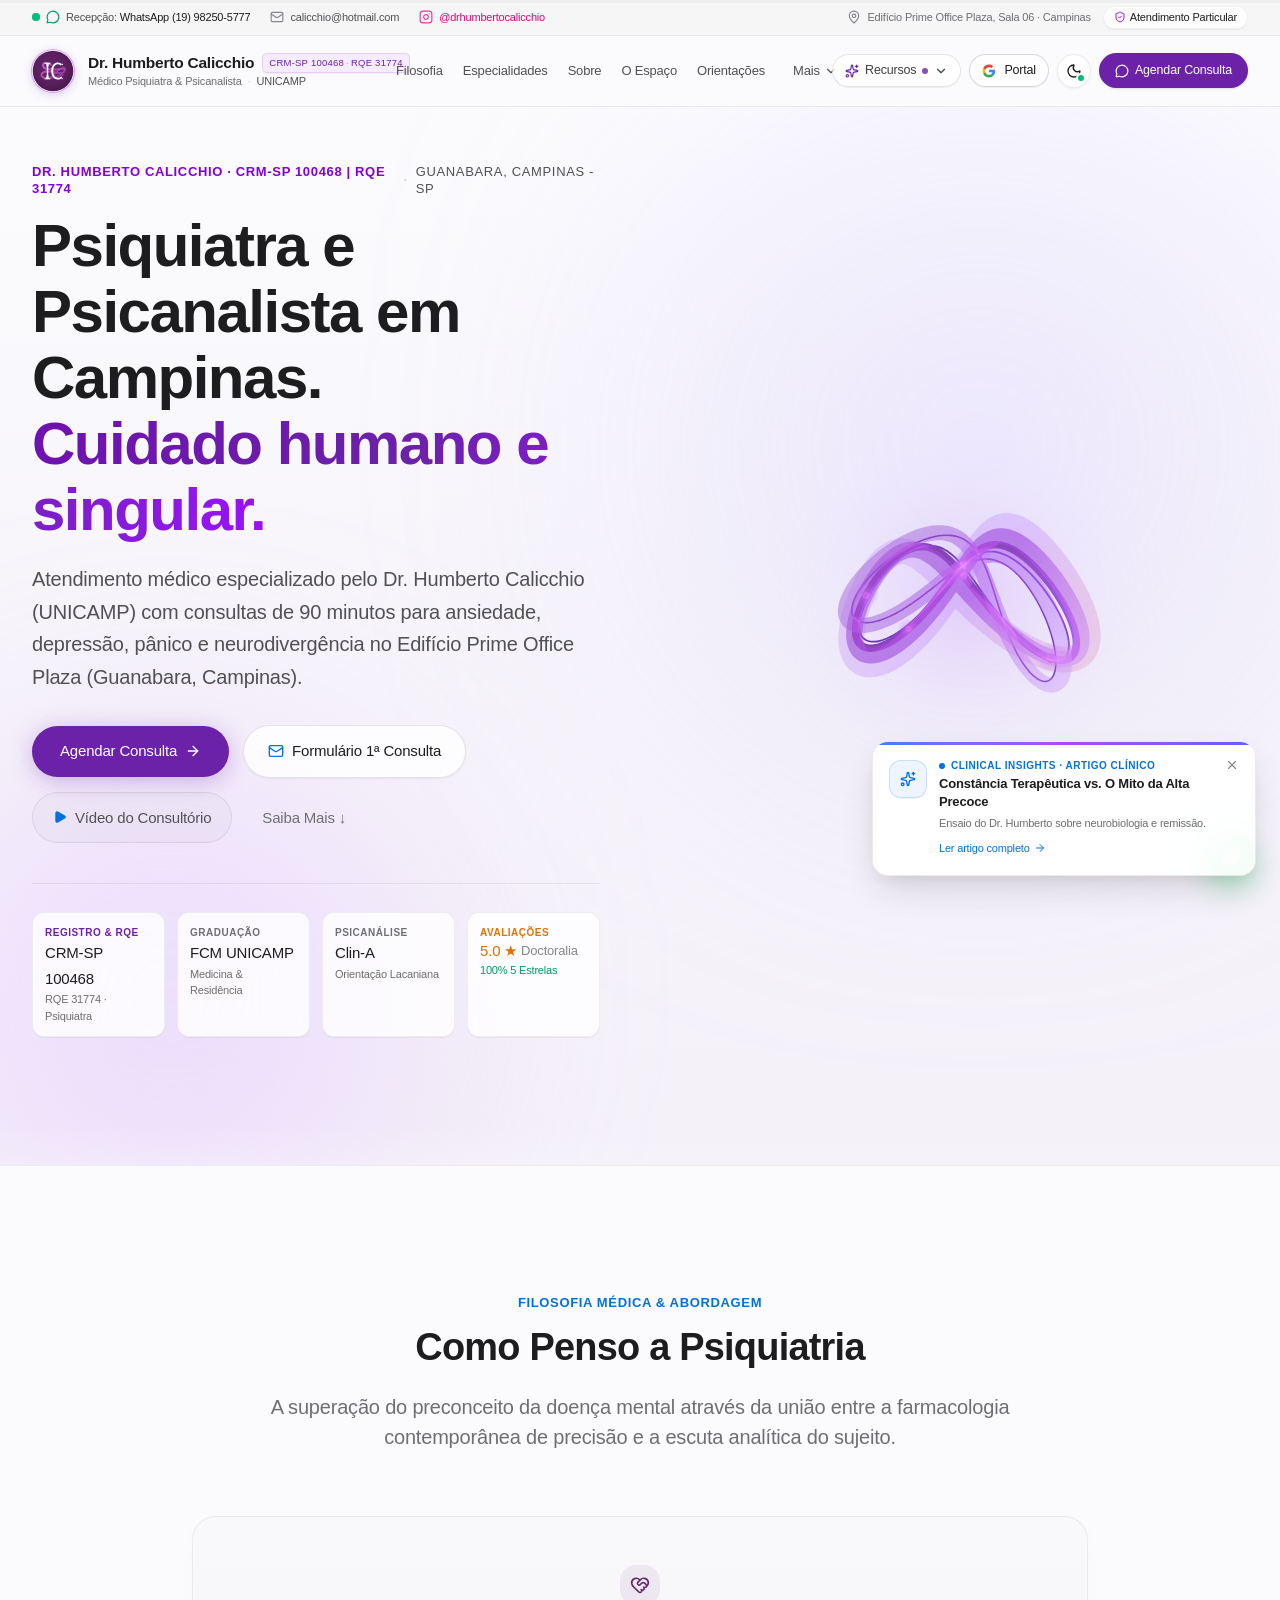
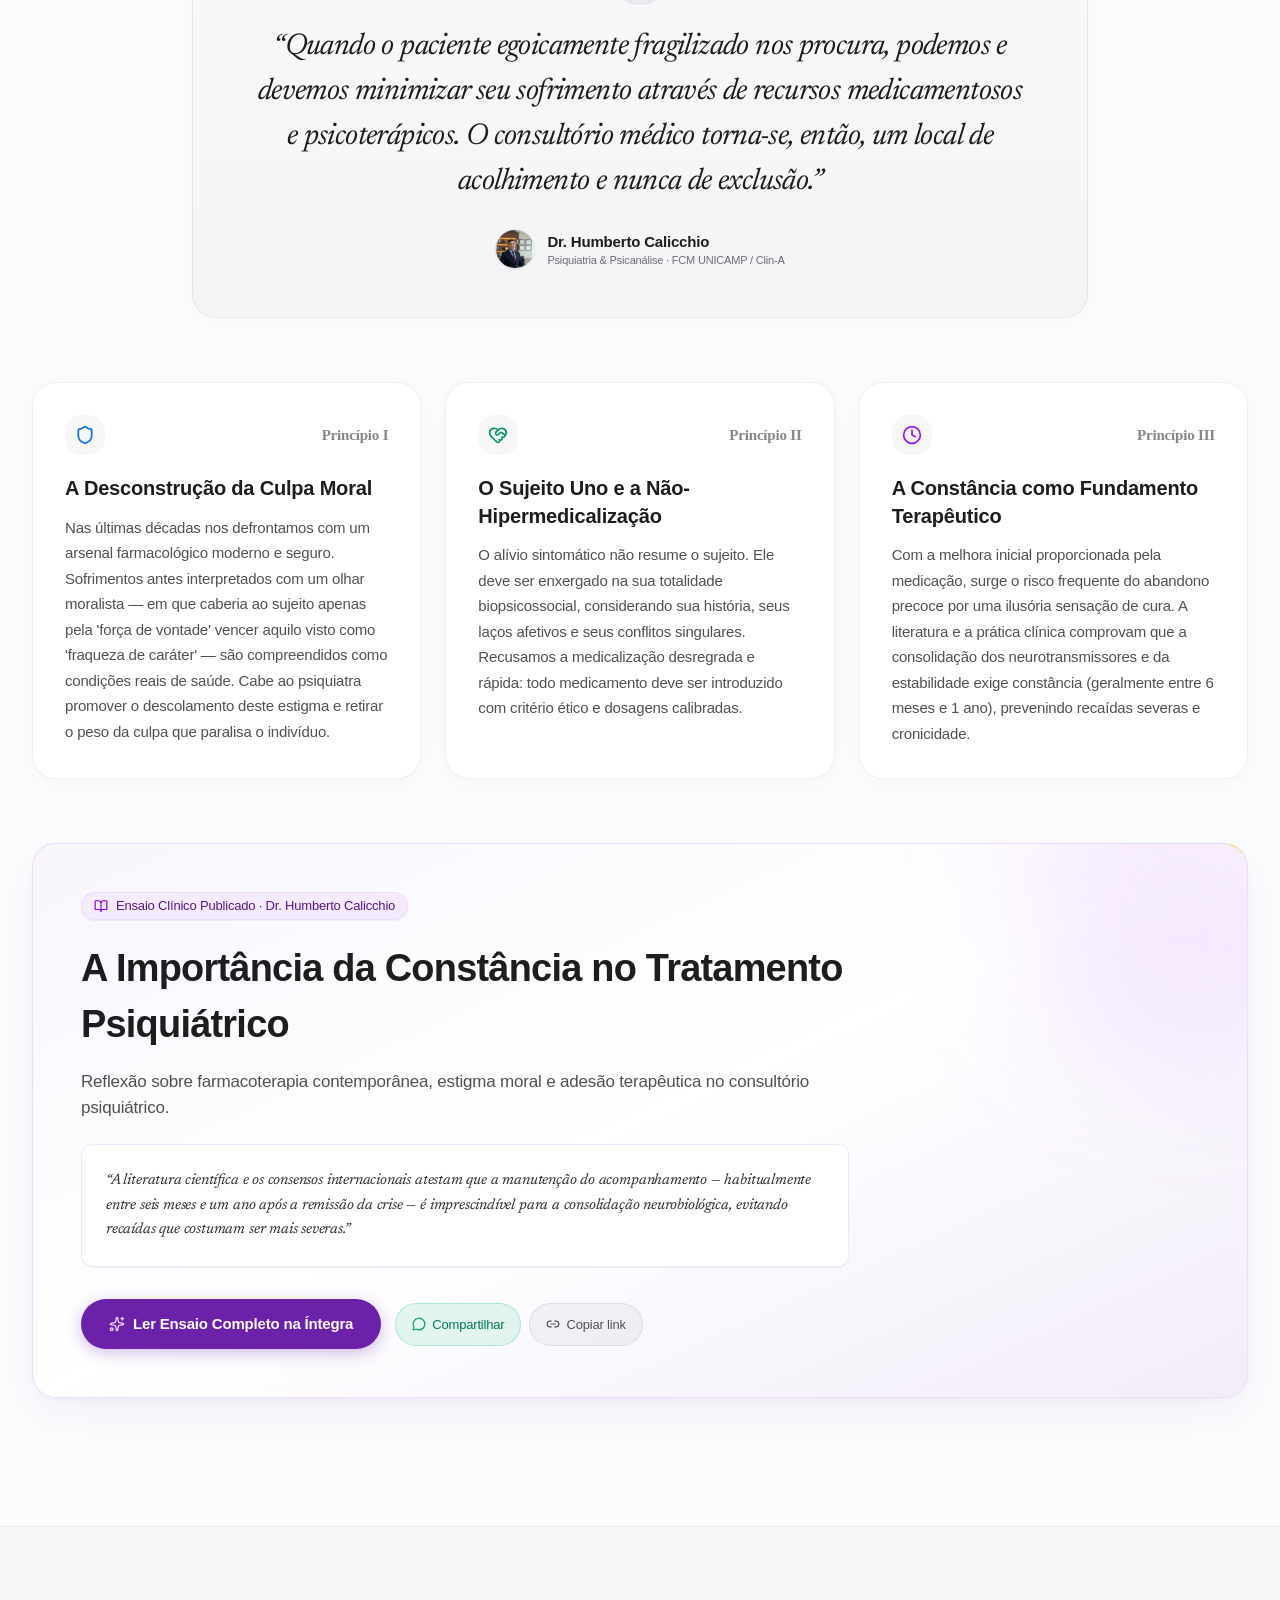
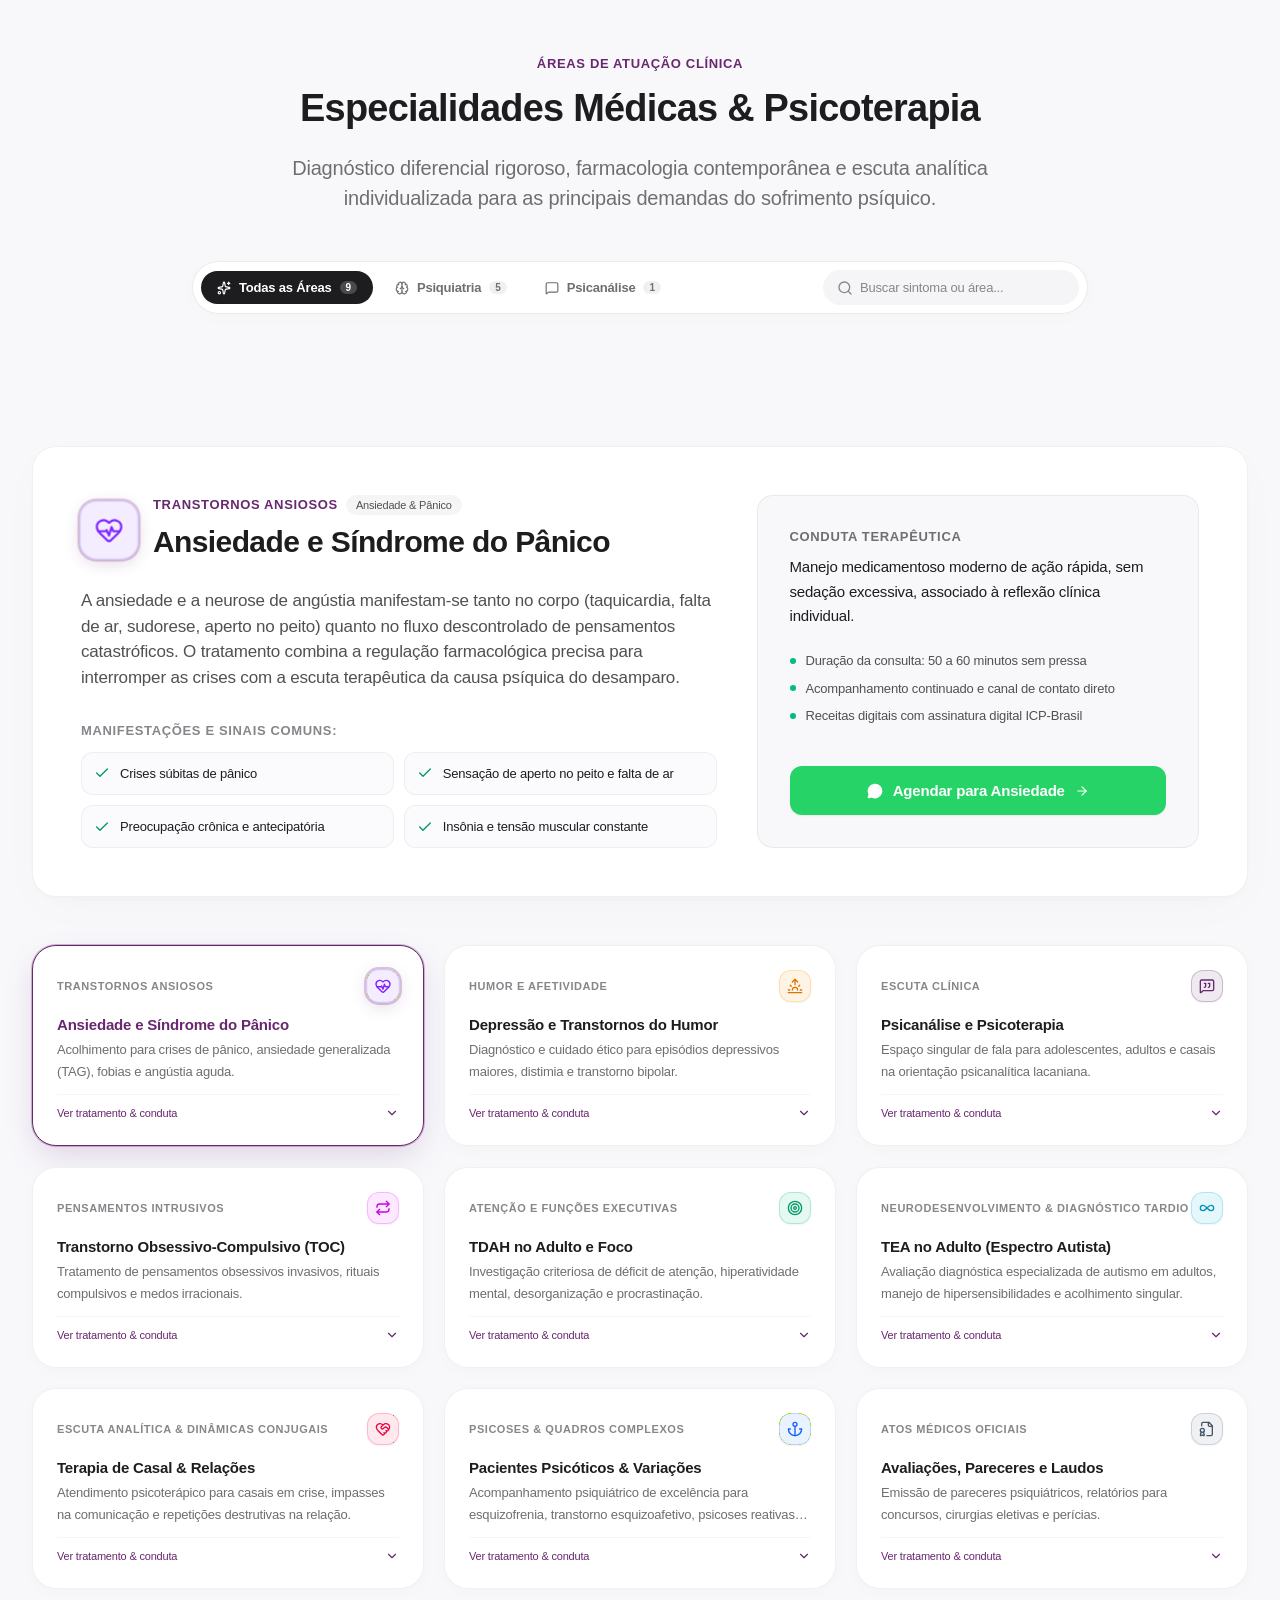
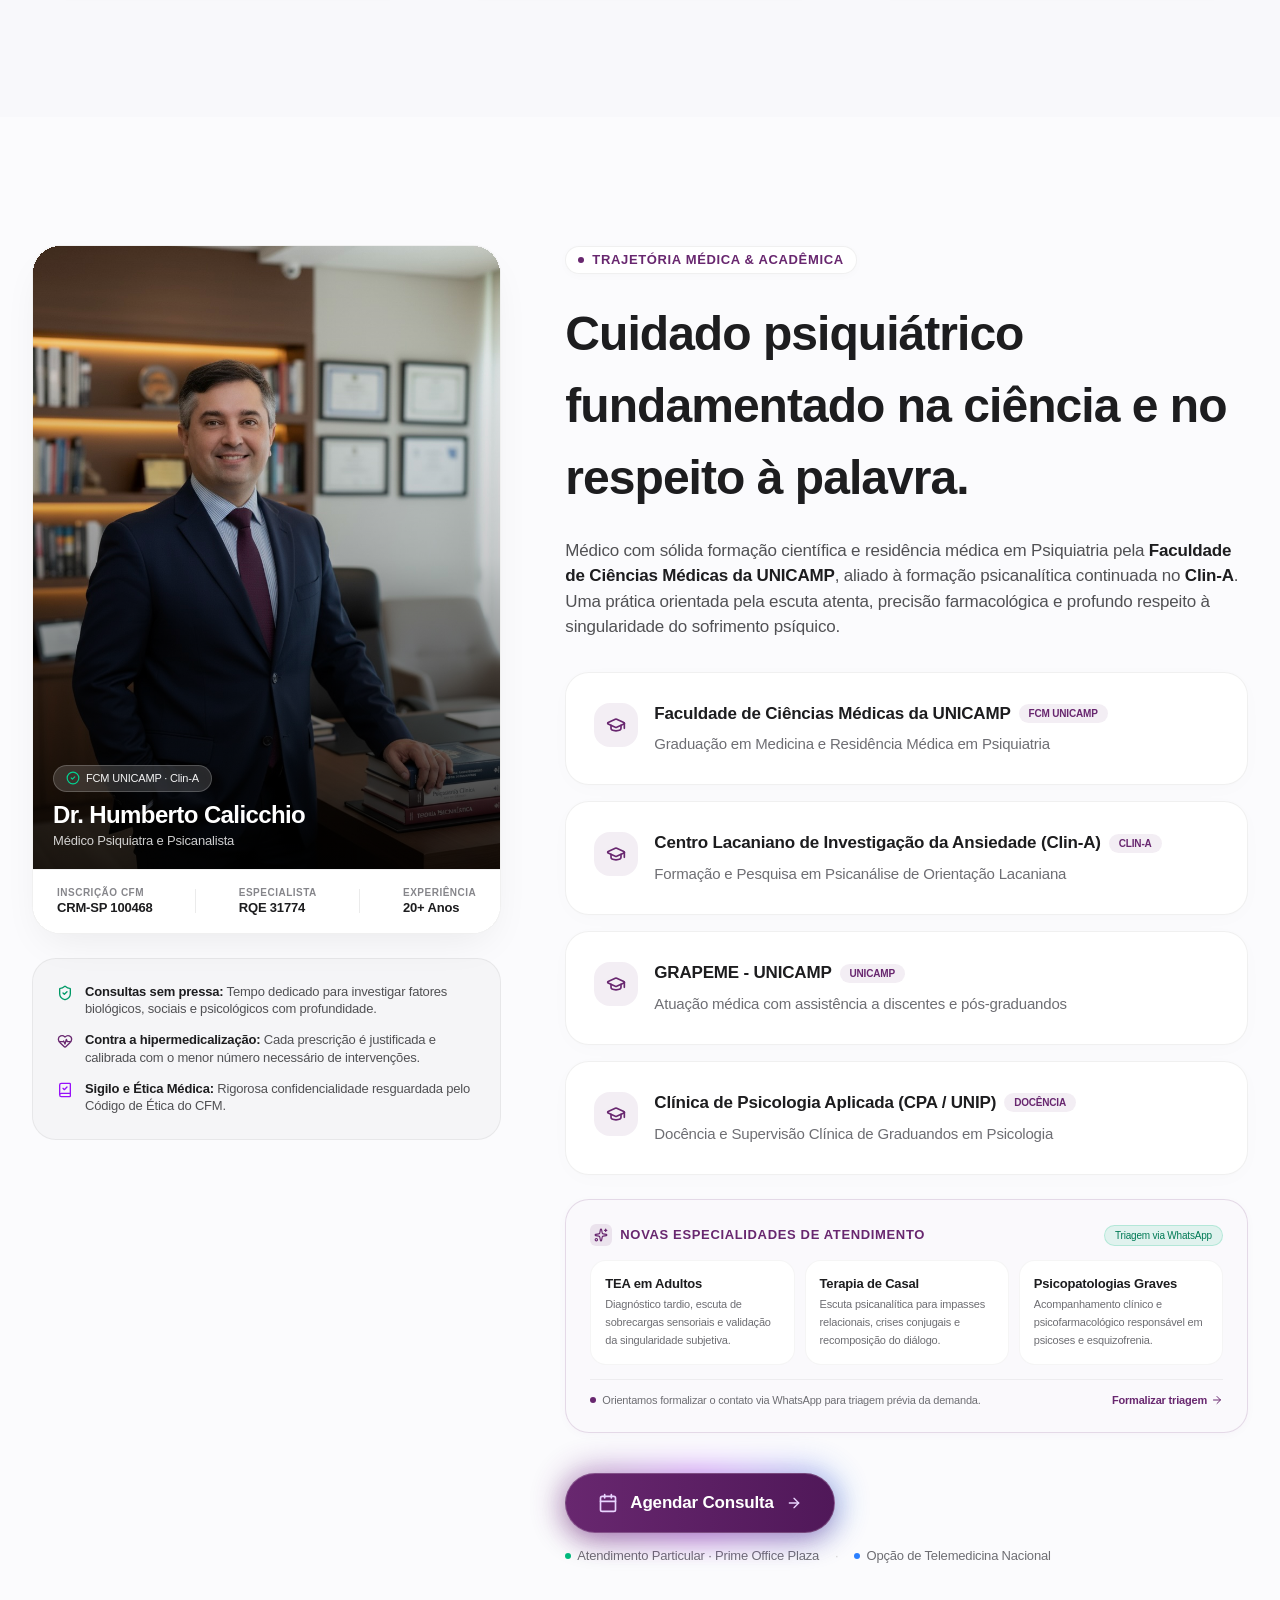
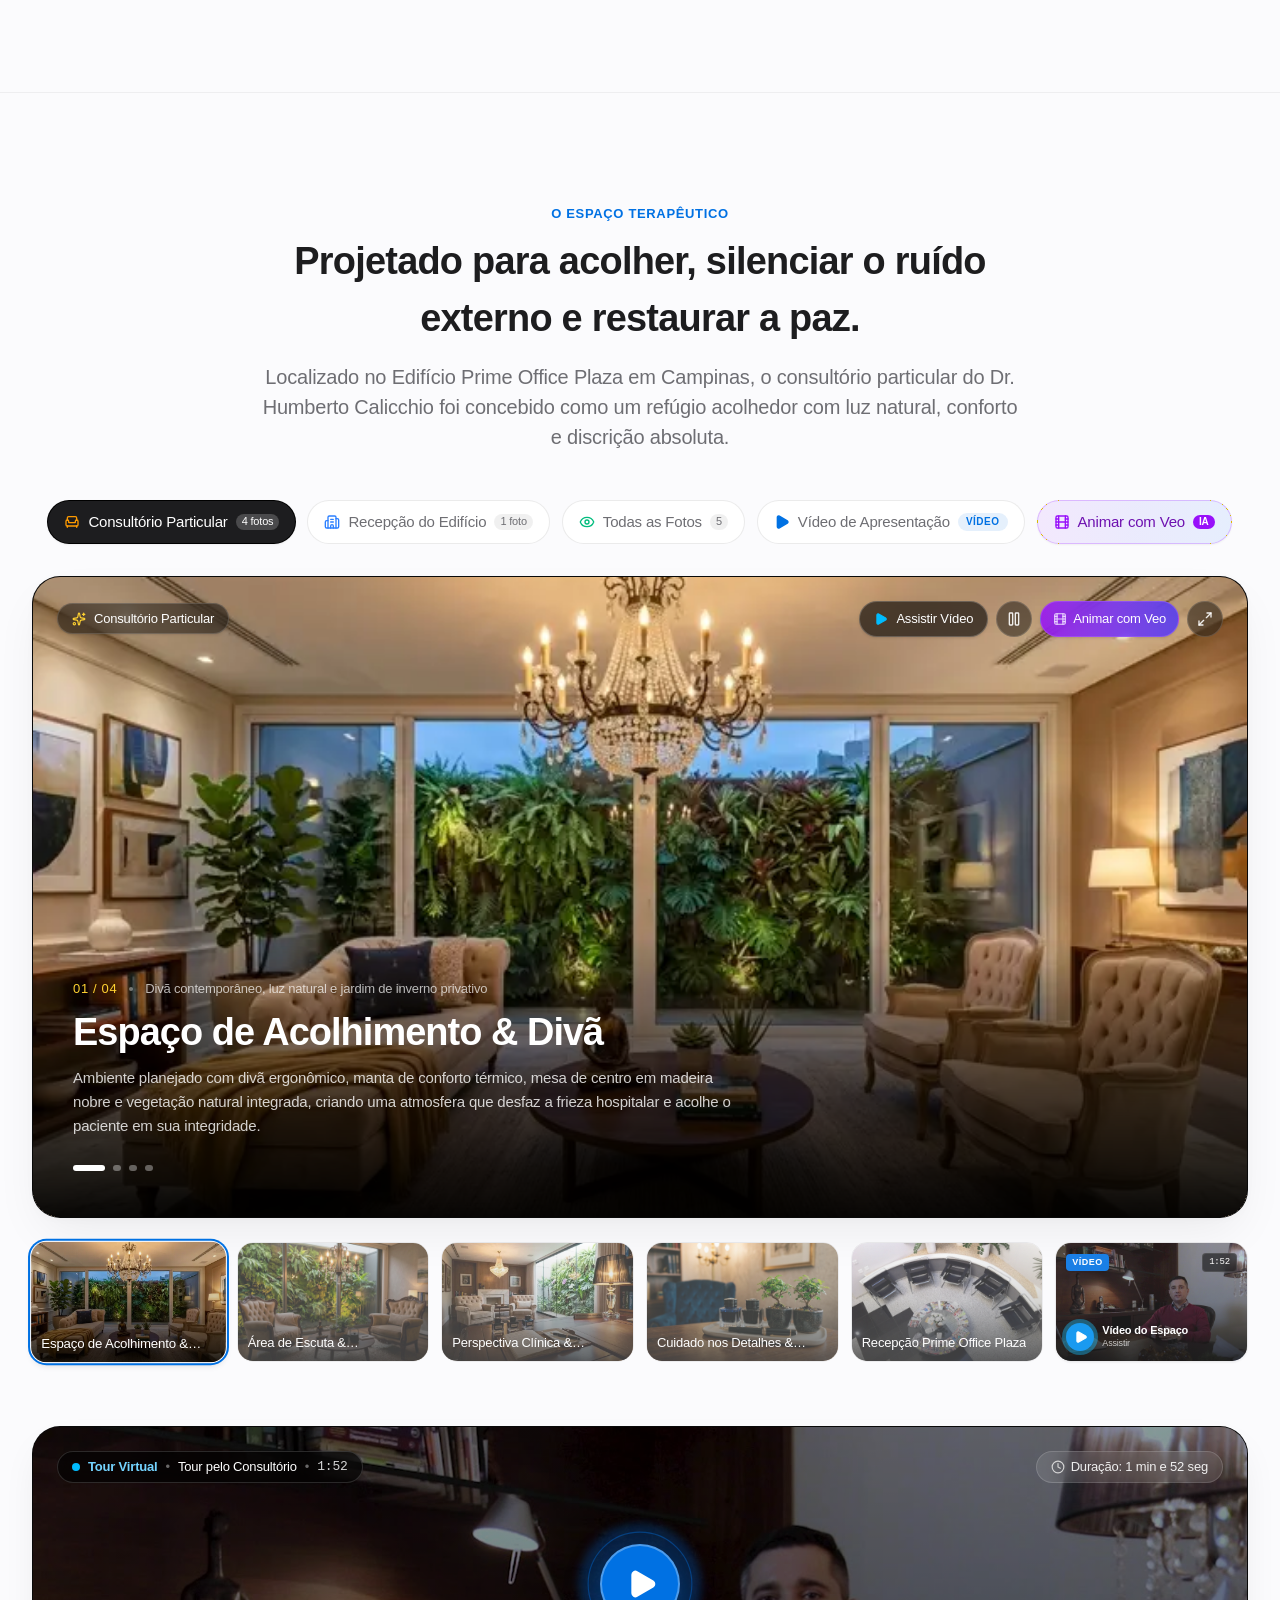
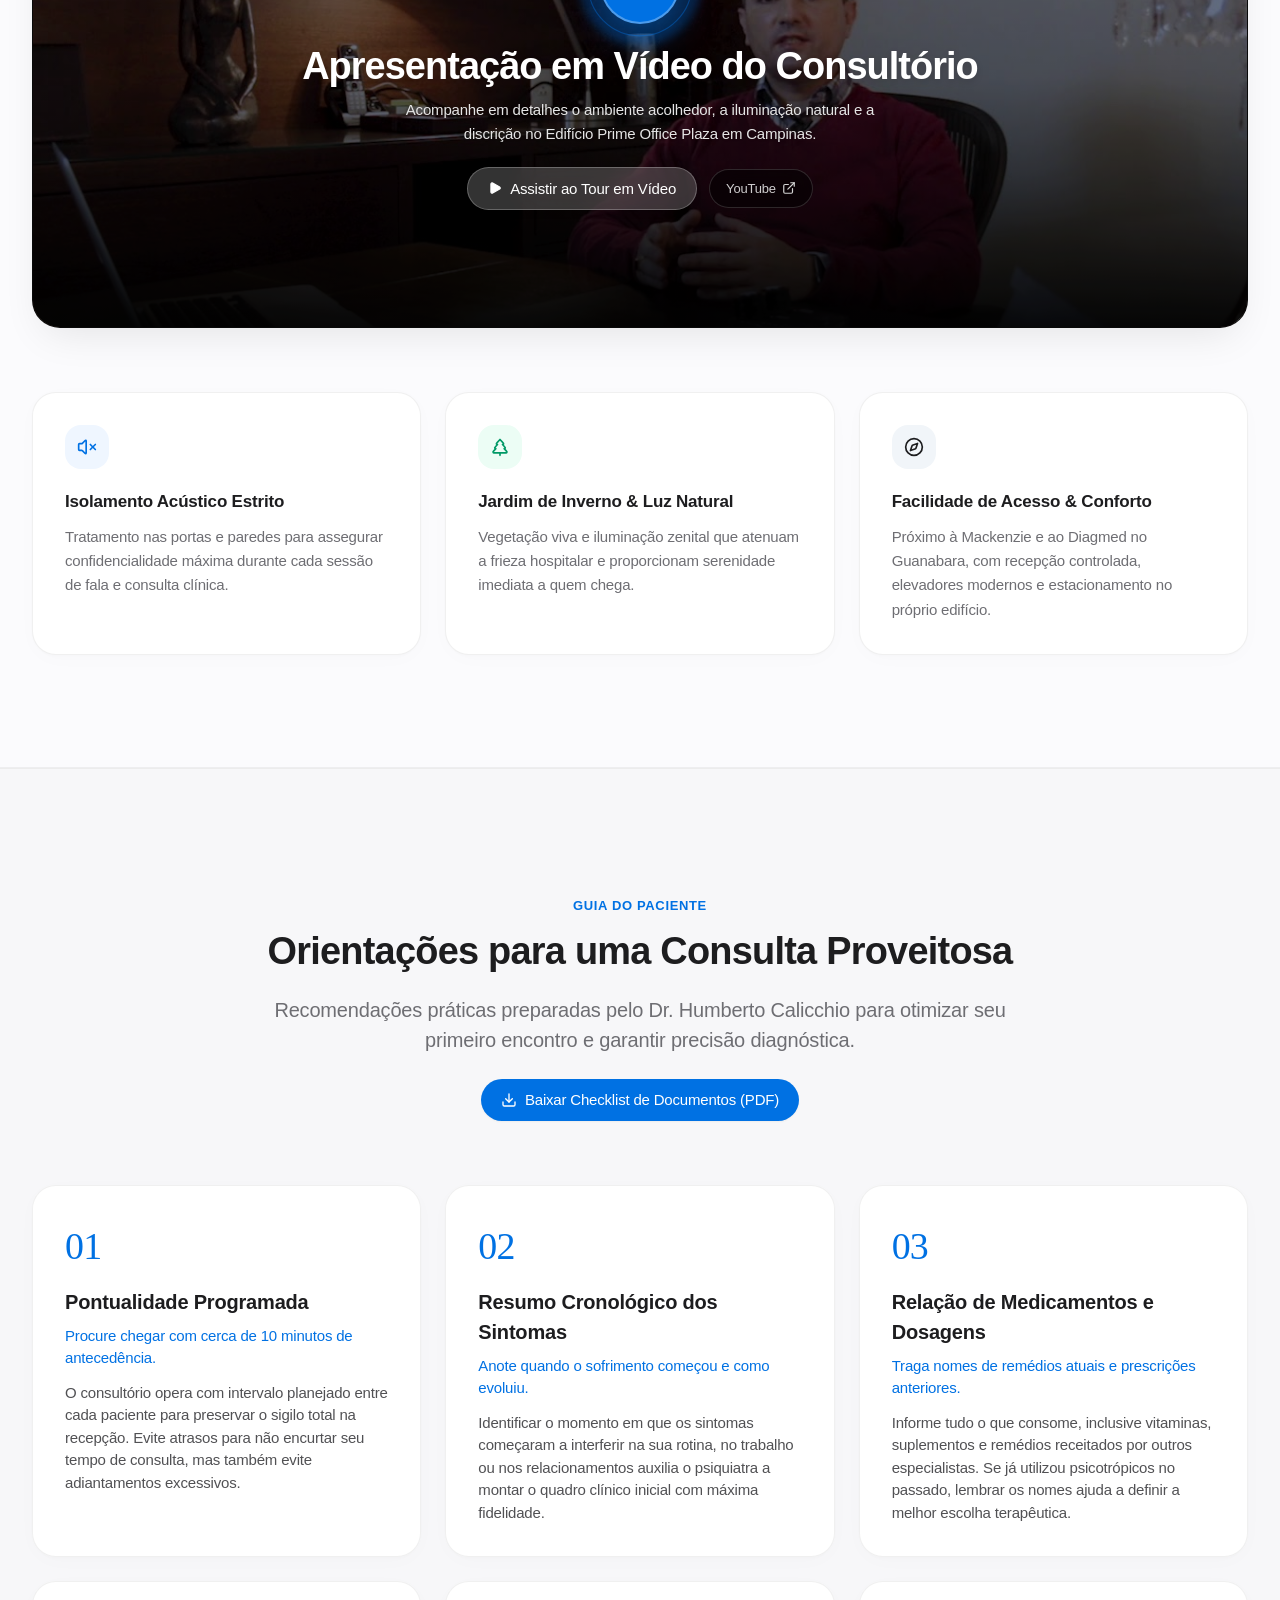
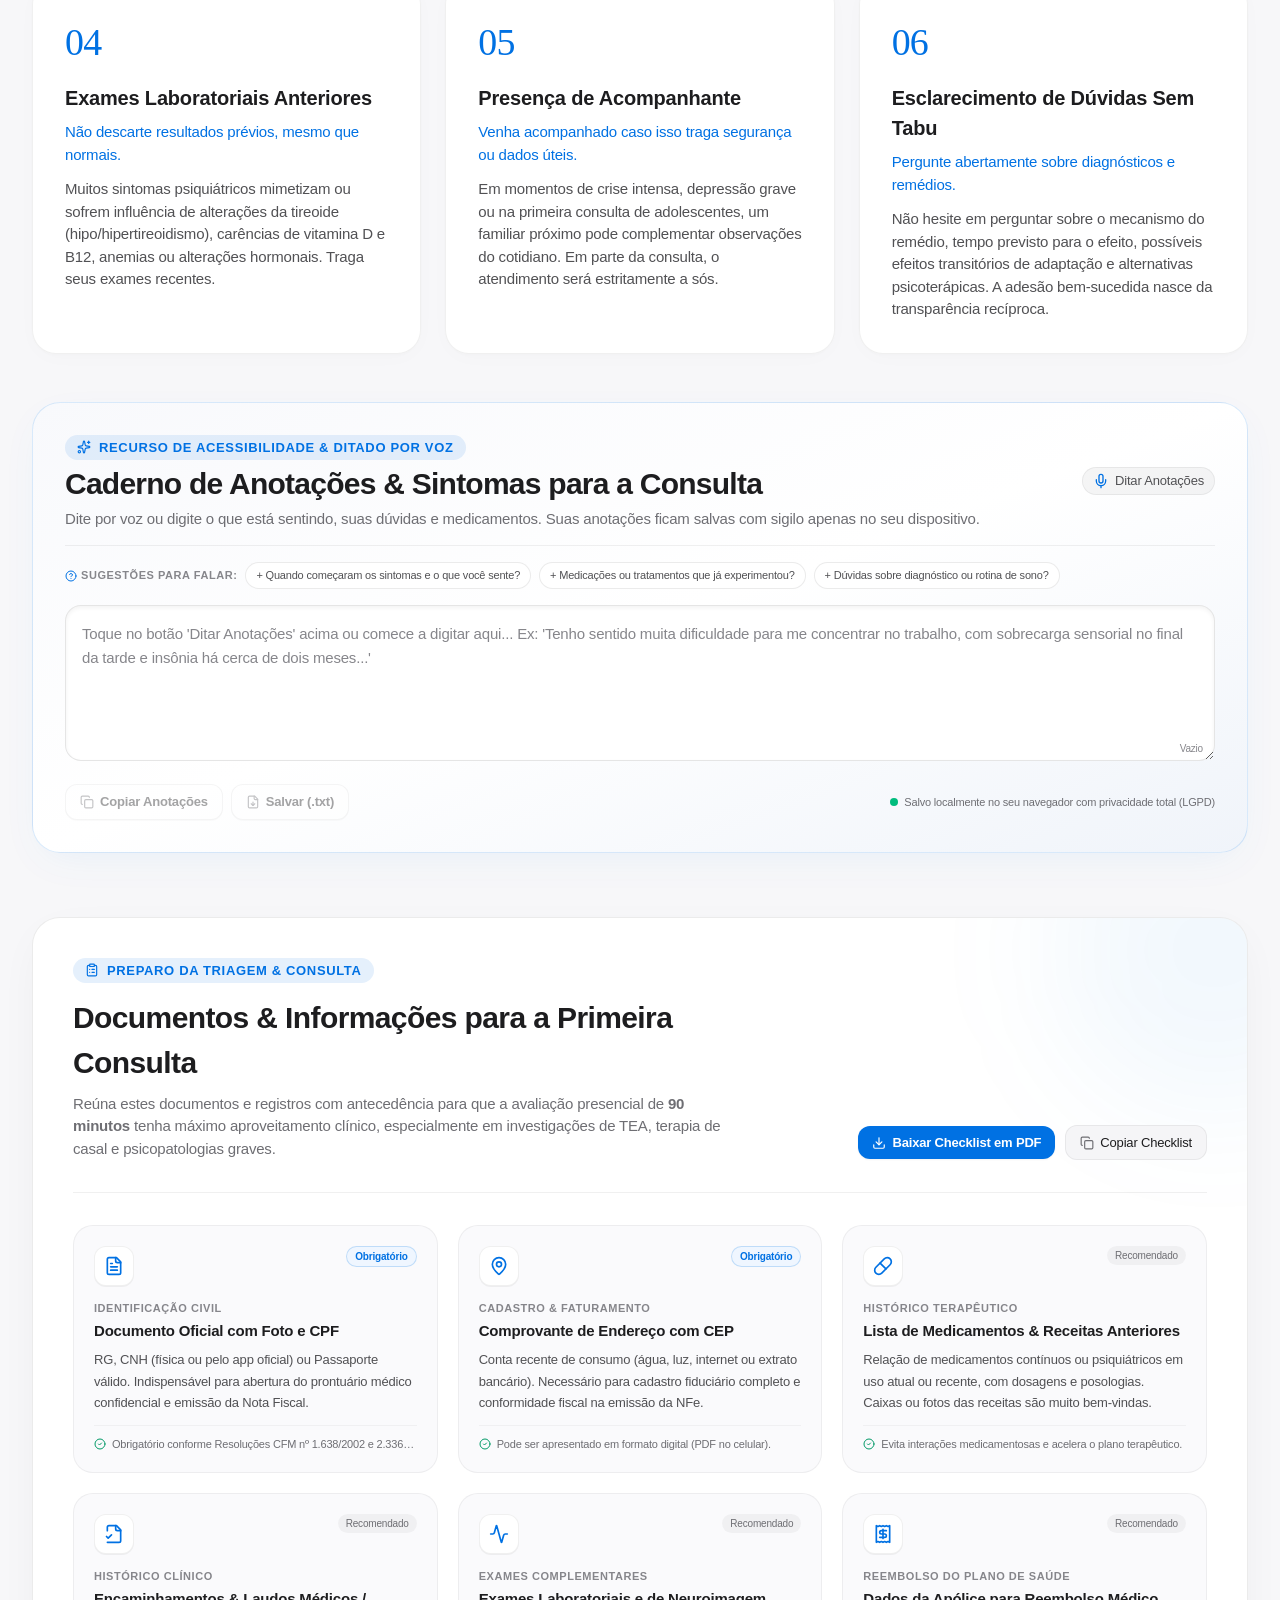
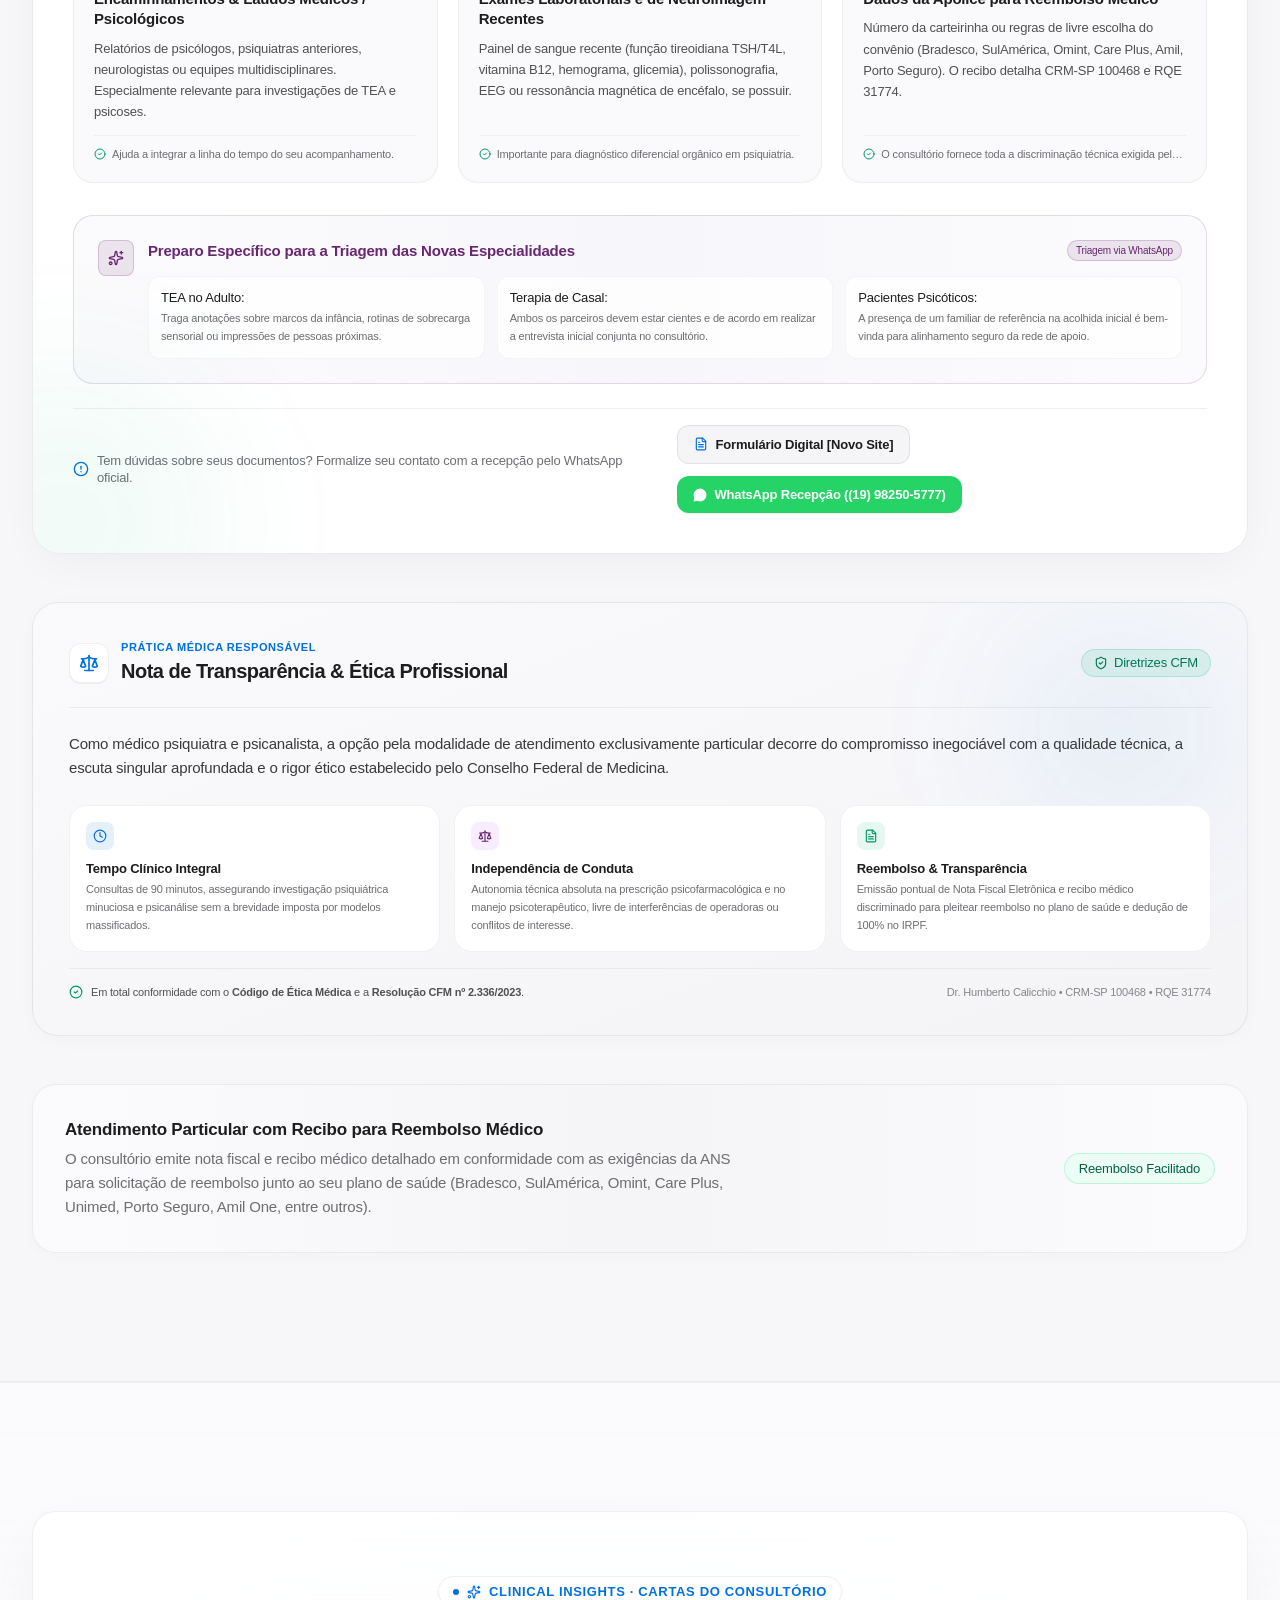
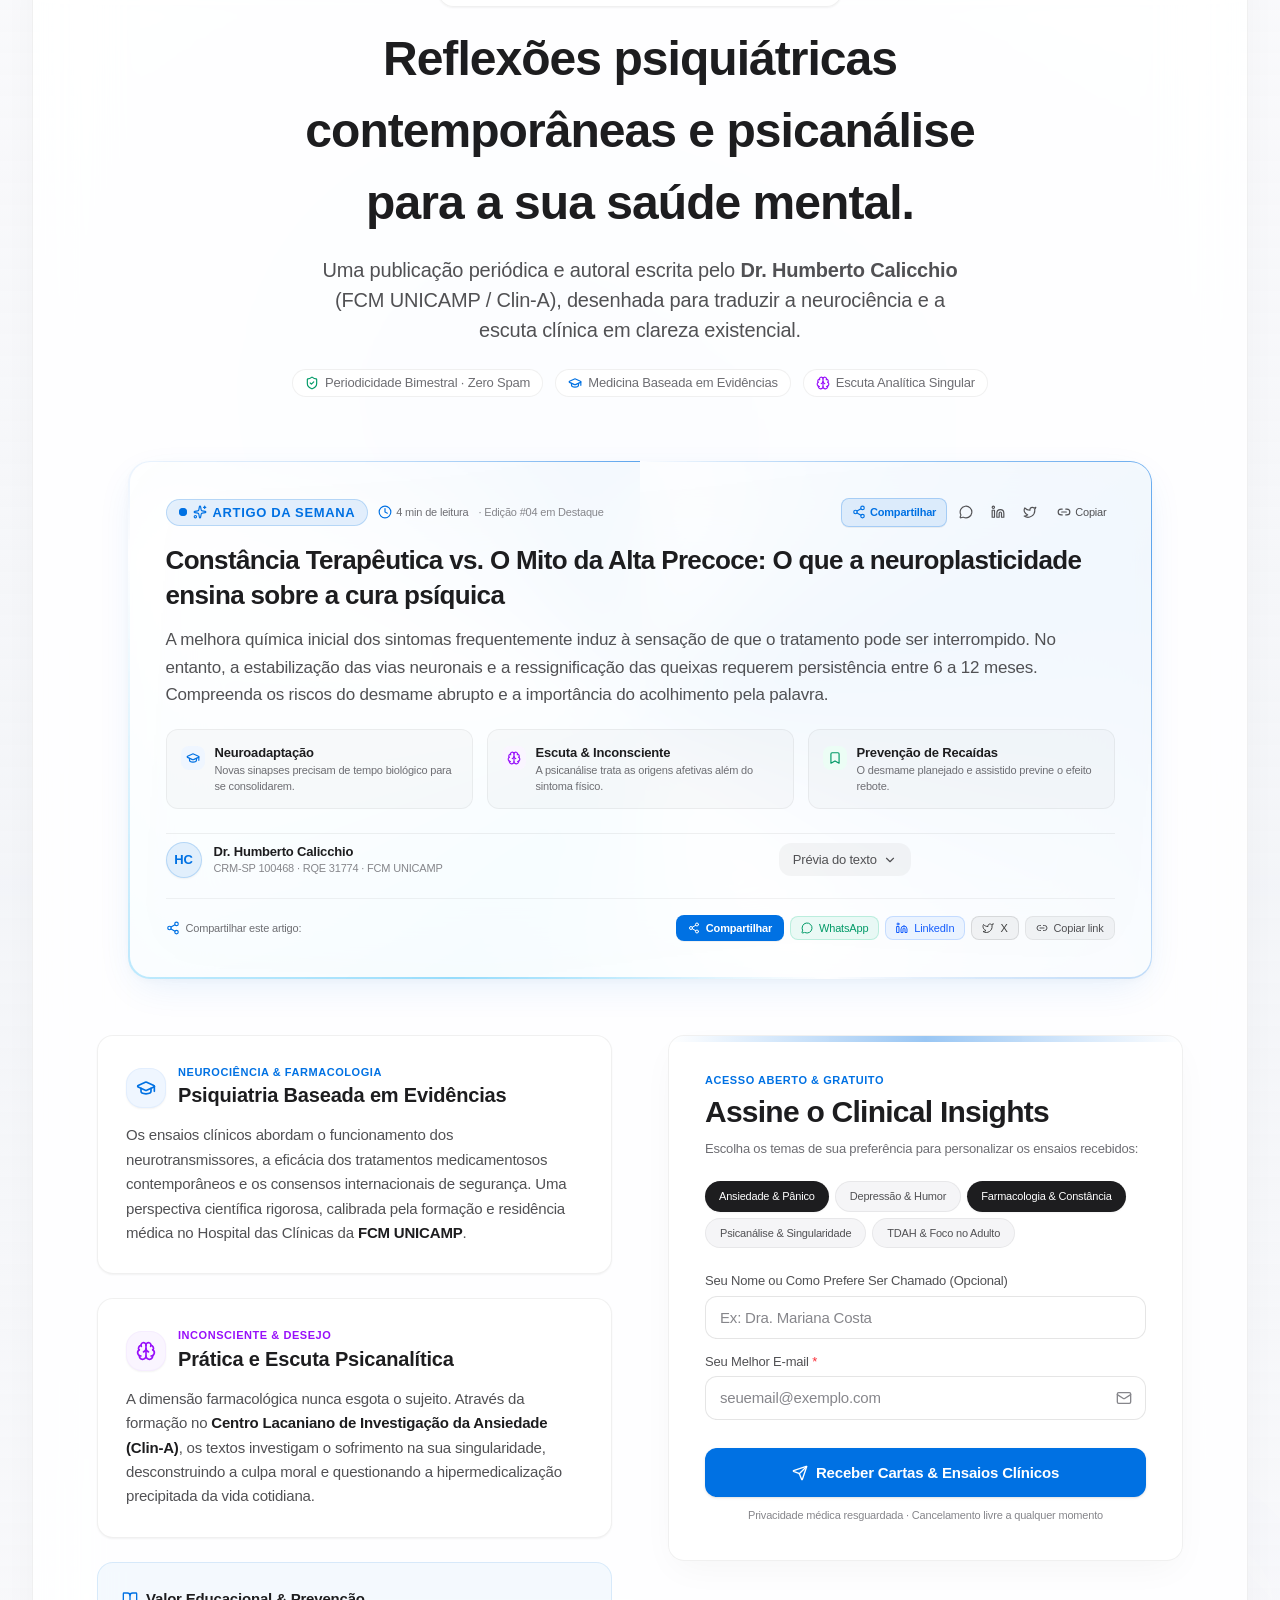
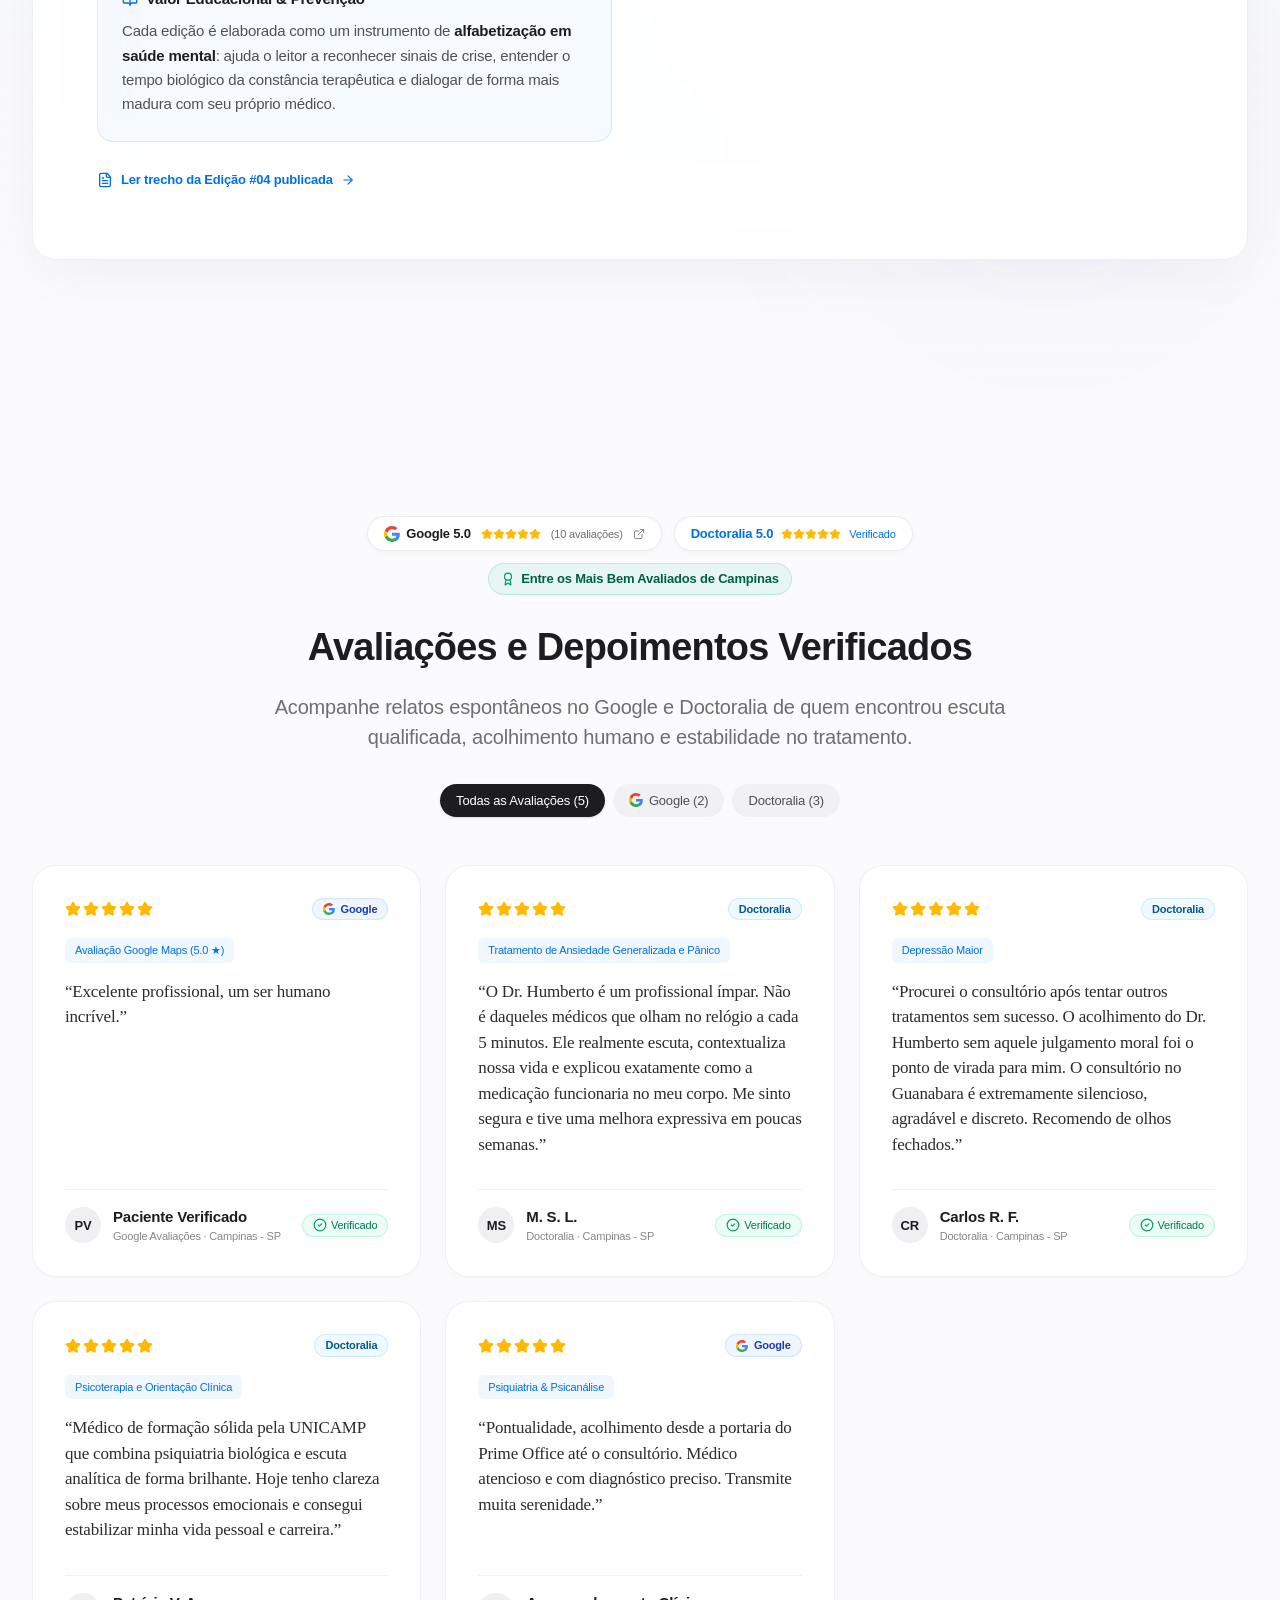
==== index.html @ e52ffb37 "Add files via upload" ====
<!DOCTYPE html>
<!-- Website Oficial Dr. Humberto Calicchio - Psiquiatria e Psicanálise em Campinas (UNICAMP) -->
<html lang="pt-BR" class="scroll-smooth" data-theme="light" style="color-scheme: light;">
<head>
    <!-- Carregamento Automático com Imagens Embutidas em Base64 para Garantia Total -->
    <script>
      (function() {
        var FALLBACK_MAP = {
          "consultorio-chaise-diva.webp": "[data-uri]",
          "consultorio-chaise-diva.jpg": "[data-uri]",
          "consultorio-perspectiva-mesa.webp": "[data-uri]",
          "consultorio-perspectiva-mesa.jpg": "[data-uri]"
        };

        var origDescriptor = Object.getOwnPropertyDescriptor(HTMLImageElement.prototype, "src");
        if (origDescriptor && origDescriptor.set) {
          Object.defineProperty(HTMLImageElement.prototype, "src", {
            set: function(val) {
              if (typeof val === "string") {
                var filename = val.split("/").pop();
                if (FALLBACK_MAP[filename]) {
                  val = FALLBACK_MAP[filename];
                } else if (val.startsWith("/assets/")) {
                  val = "/site-oficial-dr-humberto" + val;
                } else if (val.includes(window.location.origin + "/assets/")) {
                  val = val.replace(window.location.origin + "/assets/", window.location.origin + "/site-oficial-dr-humberto/assets/");
                }
              }
              return origDescriptor.set.call(this, val);
            },
            get: origDescriptor.get,
            configurable: true
          });
        }

        window.addEventListener("error", function(e) {
          if (e.target && e.target.tagName === "IMG") {
            var cur = e.target.src || "";
            var filename = cur.split("/").pop();
            if (FALLBACK_MAP[filename]) {
              e.target.src = FALLBACK_MAP[filename];
              return;
            }
            if (cur.includes("/assets/") && !cur.includes("/site-oficial-dr-humberto/assets/")) {
              e.target.src = cur.replace("/assets/", "/site-oficial-dr-humberto/assets/");
            }
          }
        }, true);
      })();
    </script>
    <meta http-equiv="Content-Type" content="text/html; charset=UTF-8">
    <script>
      (function() {
        try {
          var migrated = localStorage.getItem('dr_calicchio_circadian_migrated');
          if (migrated !== 'v2') {
            localStorage.setItem('dr_calicchio_circadian_migrated', 'v2');
            localStorage.setItem('dr_calicchio_theme_preference', 'auto');
          }
          var saved = localStorage.getItem('dr_calicchio_theme_preference');
          var hour = new Date().getHours();
          var isNightTime = hour < 6 || hour >= 18; // Noite: 18h às 06h
          var activeTheme = 'light'; // Padrão solicitado: Modo Claro diurno

          if (saved === 'dark') {
            activeTheme = 'dark';
          } else if (saved === 'light') {
            activeTheme = 'light';
          } else {
            // Modo Automático Circadiano (padrão): Claro de dia (06h às 18h) e Noturno à noite (18h às 06h)
            activeTheme = isNightTime ? 'dark' : 'light';
          }

          if (activeTheme === 'dark') {
            document.documentElement.classList.add('dark');
            document.documentElement.setAttribute('data-theme', 'dark');
            document.documentElement.style.colorScheme = 'dark';
          } else {
            document.documentElement.classList.remove('dark');
            document.documentElement.setAttribute('data-theme', 'light');
            document.documentElement.style.colorScheme = 'light';
          }
        } catch (e) {}
      })();
    </script>
    
    <meta name="viewport" content="width=device-width, initial-scale=1.0">
    <title>Psiquiatra em Campinas — Dr. Humberto Calicchio | CRM-SP 100468</title>
    <meta name="description" content="Psiquiatra e Psicanalista em Campinas formado pela UNICAMP (CRM-SP 100468 / RQE 31774). Consultas de 90 min no Edifício Prime Office Plaza (Guanabara). Tratamento particular para ansiedade, depressão, pânico e TEA.">
    
    <!-- Tailwind CSS CDN for instant perfect rendering -->
    <script src="https://cdn.tailwindcss.com"></script>
    <script>
      tailwind.config = {
        darkMode: 'class',
        theme: {
          extend: {
            colors: {
              primary: '#6b21a8',
              secondary: '#0071e3',
            }
          }
        }
      }
    </script>

    <!-- Leaflet CSS for Maps -->
    <link rel="stylesheet" href="https://unpkg.com/leaflet@1.9.4/dist/leaflet.css" integrity="sha256-p4NxAoJBhIIN+hmNHrzRCf9tD/miZyoHS5obTRR9BMY=" crossorigin="" />
    <script src="https://unpkg.com/leaflet@1.9.4/dist/leaflet.js" integrity="sha256-20nQCchB9co0qIjJZRGuk2/Z9VM+kNiyxNV1lvTlZBo=" crossorigin=""></script>

    <!-- Geo Meta Tags & Local SEO - Campinas, SP (Prime Office Plaza) -->
    <meta name="geo.region" content="BR-SP">
    <meta name="geo.placename" content="Campinas">
    <meta name="geo.position" content="-22.8874;-47.0694">
    <meta name="ICBM" content="-22.8874, -47.0694">
    <meta name="place:location:latitude" content="-22.8874">
    <meta name="place:location:longitude" content="-47.0694">
    <meta name="business:contact_data:street_address" content="R. Clóvis Beviláqua, 243, Sala 06 - Edifício Prime Office Plaza">
    <meta name="business:contact_data:locality" content="Campinas">
    <meta name="business:contact_data:region" content="SP">
    <meta name="business:contact_data:postal_code" content="13073-021">
    <meta name="business:contact_data:country_name" content="Brasil">
    <meta name="business:contact_data:email" content="calicchio@hotmail.com">
    <meta name="business:contact_data:phone_number" content="+5519982505777">
    <meta name="theme-color" content="#fbfbfd">

    <!-- Google Search Console -->
    <meta name="google-site-verification" content="bF0cXC3kS3sboO4Ir-8vzXv54KDcHhAusTATH5Y9qMk">

    <!-- Google tag (gtag.js) - Google Analytics 4 -->
    <script async src="https://www.googletagmanager.com/gtag/js?id=G-R27GZWJ4SE"></script>
    <script>
      window.dataLayer = window.dataLayer || [];
      function gtag(){dataLayer.push(arguments);}
      gtag('js', new Date());
      gtag('config', 'G-R27GZWJ4SE', {
        page_title: document.title,
        page_location: window.location.href,
        send_page_view: true
      });
    </script>

    <!-- Meta Palavras-Chave & SEO Local Campinas -->
    <meta name="keywords" content="psiquiatra campinas, psiquiatra em campinas, psiquiatra guanabara campinas, psicanalista campinas, dr humberto calicchio, crm-sp 100468, rqe 31774, tratamento ansiedade campinas, tratamento depressao campinas, ed prime office plaza campinas, psiquiatra unicamp campinas, consulta psiquiatrica 90 minutos, psicanalise winnicott campinas, avaliacao tea adulto campinas, tdah adulto campinas, psiquiatra cambui campinas">

    <link rel="canonical" href="https://www.psiquiatraemcampinas.com/">
    <meta name="robots" content="index, follow, max-snippet:-1, max-image-preview:large, max-video-preview:-1">

    <!-- Open Graph & Social Cards -->
    <meta property="og:site_name" content="Dr. Humberto Calicchio — Psiquiatria &amp; Psicanálise em Campinas">
    <meta property="og:type" content="website">
    <meta property="og:locale" content="pt_BR">
    <meta property="og:url" content="https://www.psiquiatraemcampinas.com/">
    <meta property="og:title" content="Psiquiatra em Campinas — Dr. Humberto Calicchio | CRM-SP 100468 RQE 31774">
    <meta property="og:description" content="Consultório do Dr. Humberto Calicchio (CRM-SP 100468 / RQE 31774), médico psiquiatra e psicanalista formado pela UNICAMP. Atendimento particular a ansiedade, depressão, pânico e TEA no Edifício Prime Office Plaza (Guanabara, Campinas - SP).">

    <!-- Google Fonts -->
    <link rel="preconnect" href="https://fonts.googleapis.com">
    <link rel="preconnect" href="https://fonts.gstatic.com" crossorigin>
    <link href="https://fonts.googleapis.com/css2?family=Plus+Jakarta+Sans:wght@300;400;500;600;700&family=Newsreader:ital,opsz,wght@0,6..72,400;0,6..72,500;0,6..72,600;1,6..72,400&display=swap" rel="stylesheet">

    <!-- Schema.org JSON-LD Structured Data -->
    <script type="application/ld+json">
    {
      "@context": "https://schema.org",
      "@graph": [
        {
          "@type": "WebSite",
          "@id": "https://www.psiquiatraemcampinas.com/#website",
          "url": "https://www.psiquiatraemcampinas.com",
          "name": "Dr. Humberto Calicchio — Psiquiatra e Psicanalista em Campinas",
          "description": "Consultório de Psiquiatria Clínica Integrativa e Psicanálise do Dr. Humberto Calicchio no Edifício Prime Office Plaza, Campinas - SP."
        },
        {
          "@type": ["MedicalClinic", "LocalBusiness", "MedicalBusiness"],
          "@id": "https://www.psiquiatraemcampinas.com/#clinic",
          "name": "Consultório Dr. Humberto Calicchio — Psiquiatria & Psicanálise em Campinas",
          "description": "Consultório de Psiquiatria Clínica Integrativa e Psicanálise do Dr. Humberto Calicchio no Edifício Prime Office Plaza, Bairro Guanabara / Jardim Brasil em Campinas - SP. Atendimento médico especializado a adultos e idosos com consultas de 90 minutos para ansiedade, depressão, síndrome do pânico, TEA e TDAH.",
          "url": "https://www.psiquiatraemcampinas.com",
          "telephone": "+5519982505777",
          "email": "calicchio@hotmail.com",
          "address": {
            "@type": "PostalAddress",
            "streetAddress": "R. Clóvis Beviláqua, 243, Sala 06 - Edifício Prime Office Plaza",
            "addressLocality": "Campinas",
            "addressRegion": "SP",
            "postalCode": "13073-021",
            "addressCountry": "BR"
          }
        },
        {
          "@type": "Physician",
          "@id": "https://www.psiquiatraemcampinas.com/#physician",
          "name": "Dr. Humberto Calicchio",
          "jobTitle": "Médico Psiquiatra e Psicanalista",
          "alumniOf": "Faculdade de Ciências Médicas da Universidade Estadual de Campinas (UNICAMP)",
          "identifier": [
            { "@type": "PropertyValue", "name": "CRM-SP", "value": "100468" },
            { "@type": "PropertyValue", "name": "RQE", "value": "31774" }
          ]
        }
      ]
    }
    </script>

    <style>
      body {
        font-family: 'Plus Jakarta Sans', -apple-system, BlinkMacSystemFont, 'Segoe UI', Roboto, sans-serif;
      }
      .font-serif-editorial {
        font-family: 'Newsreader', Georgia, serif;
      }
      .custom-clinic-pin {
        background: transparent;
        border: none;
      }
    </style>
<script src="/_aistudio-iframe.js?v=2c34bde1"></script></head>
<body class="bg-[#fbfbfd] dark:bg-[#08060c] text-[#1d1d1f] dark:text-[#f5f5f7] antialiased selection:bg-purple-700 selection:text-white transition-colors duration-300">

  <div id="root"></div>
  <link rel="stylesheet" href="/index-ZzAGmC6s.css">
  <script type="module" src="/index-Td0Jv10q.js"></script>
</body>
</html>
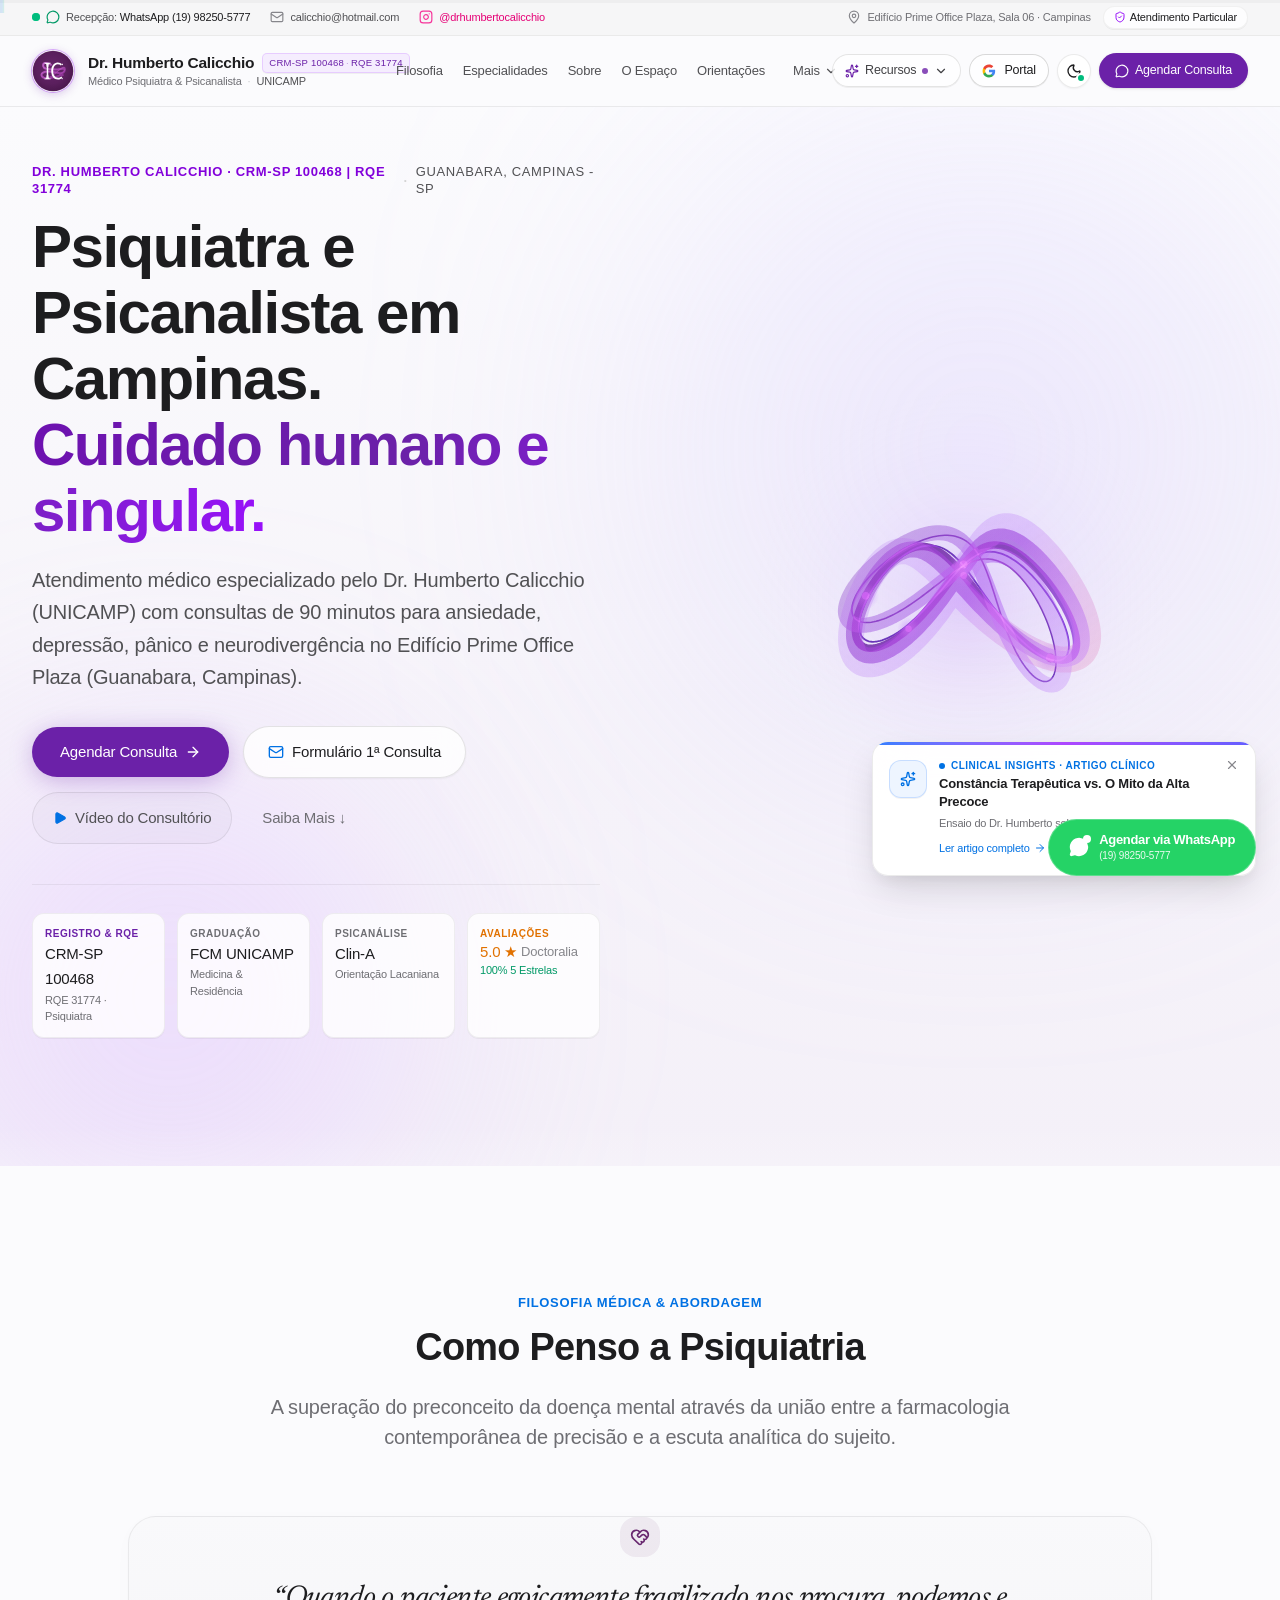
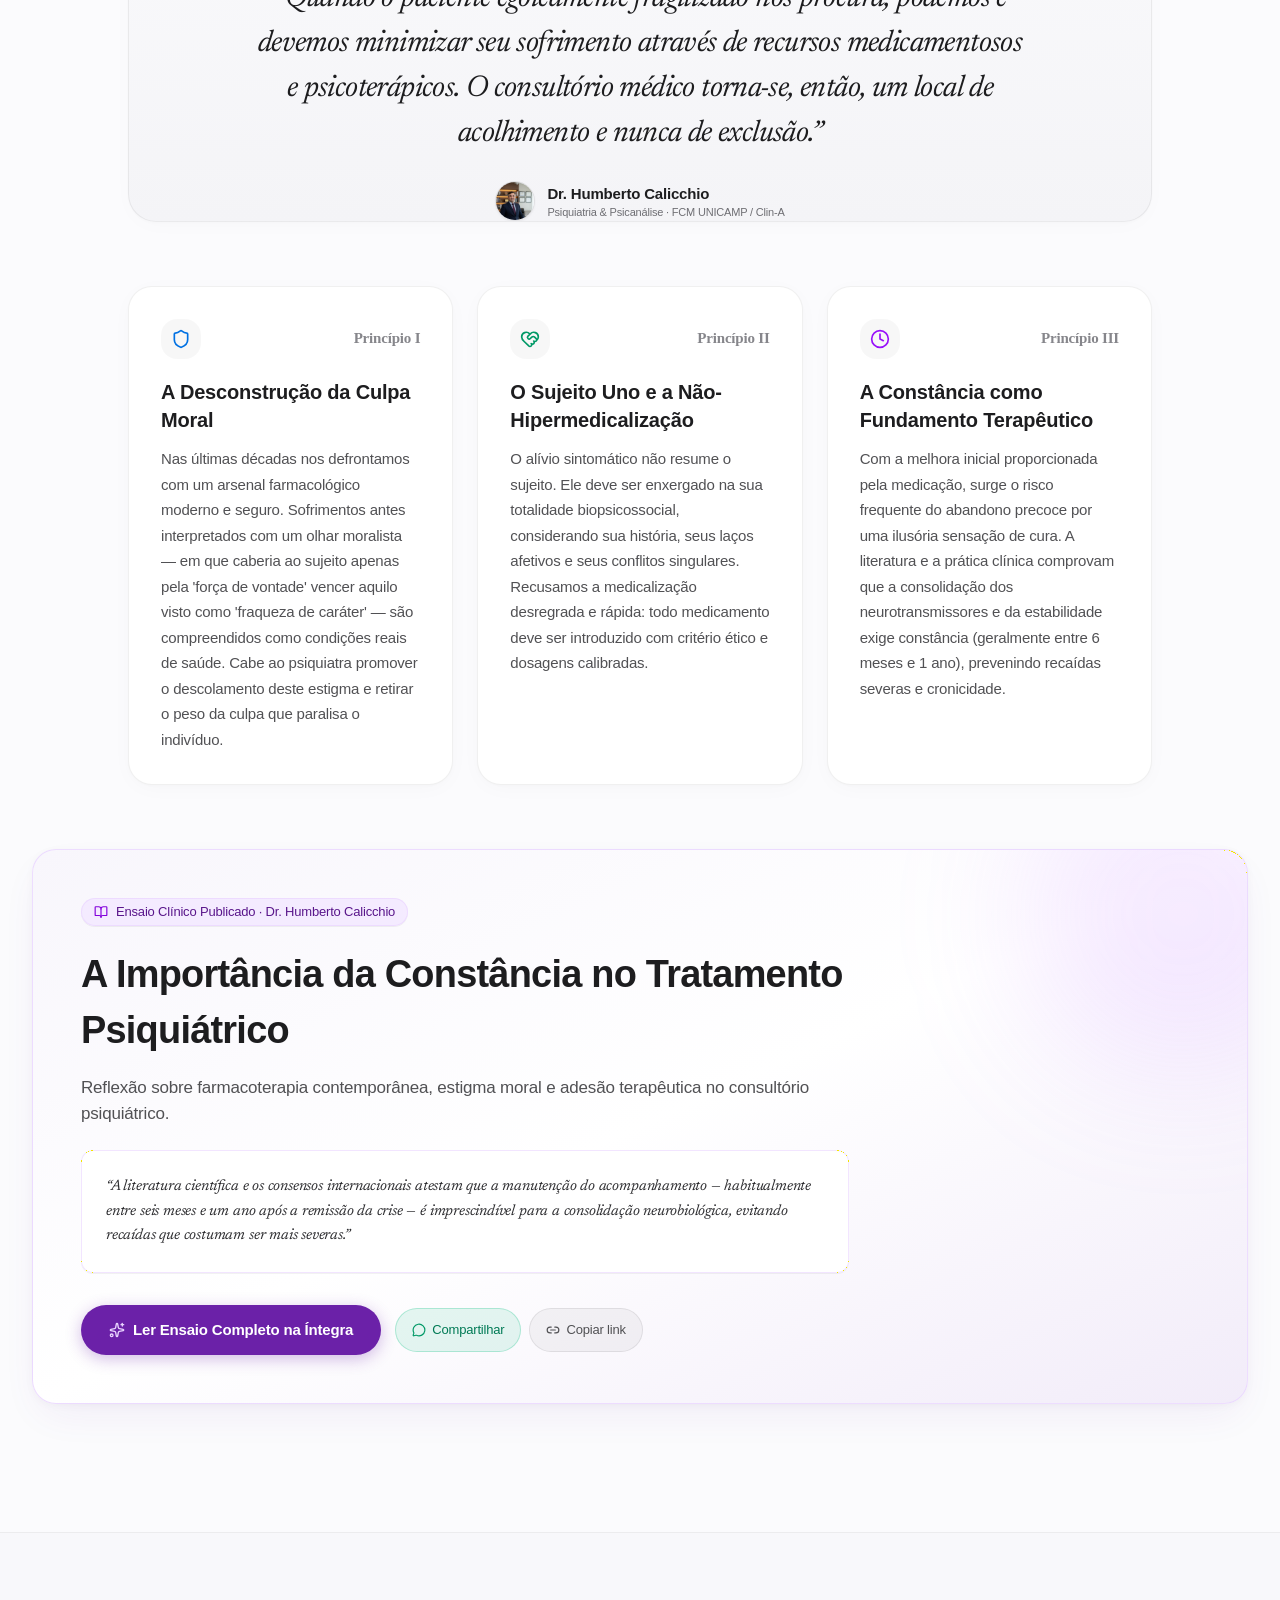
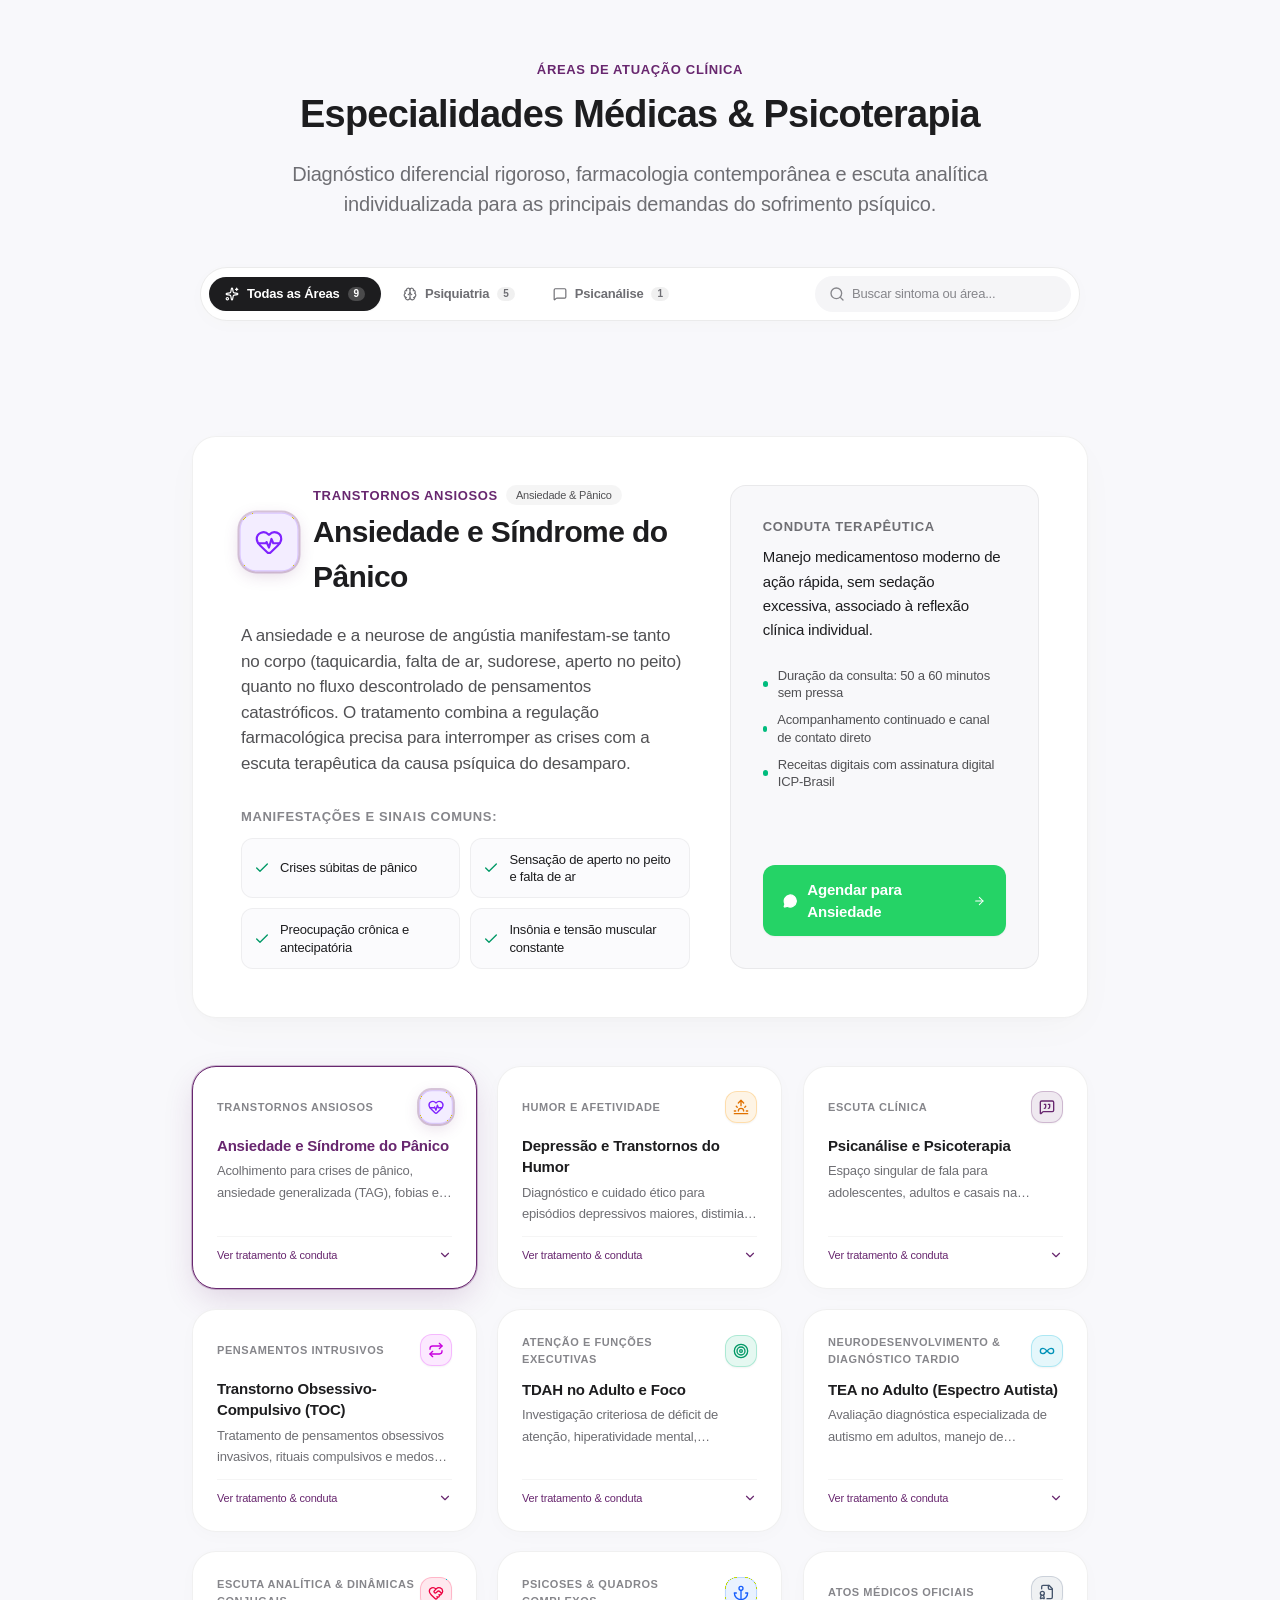
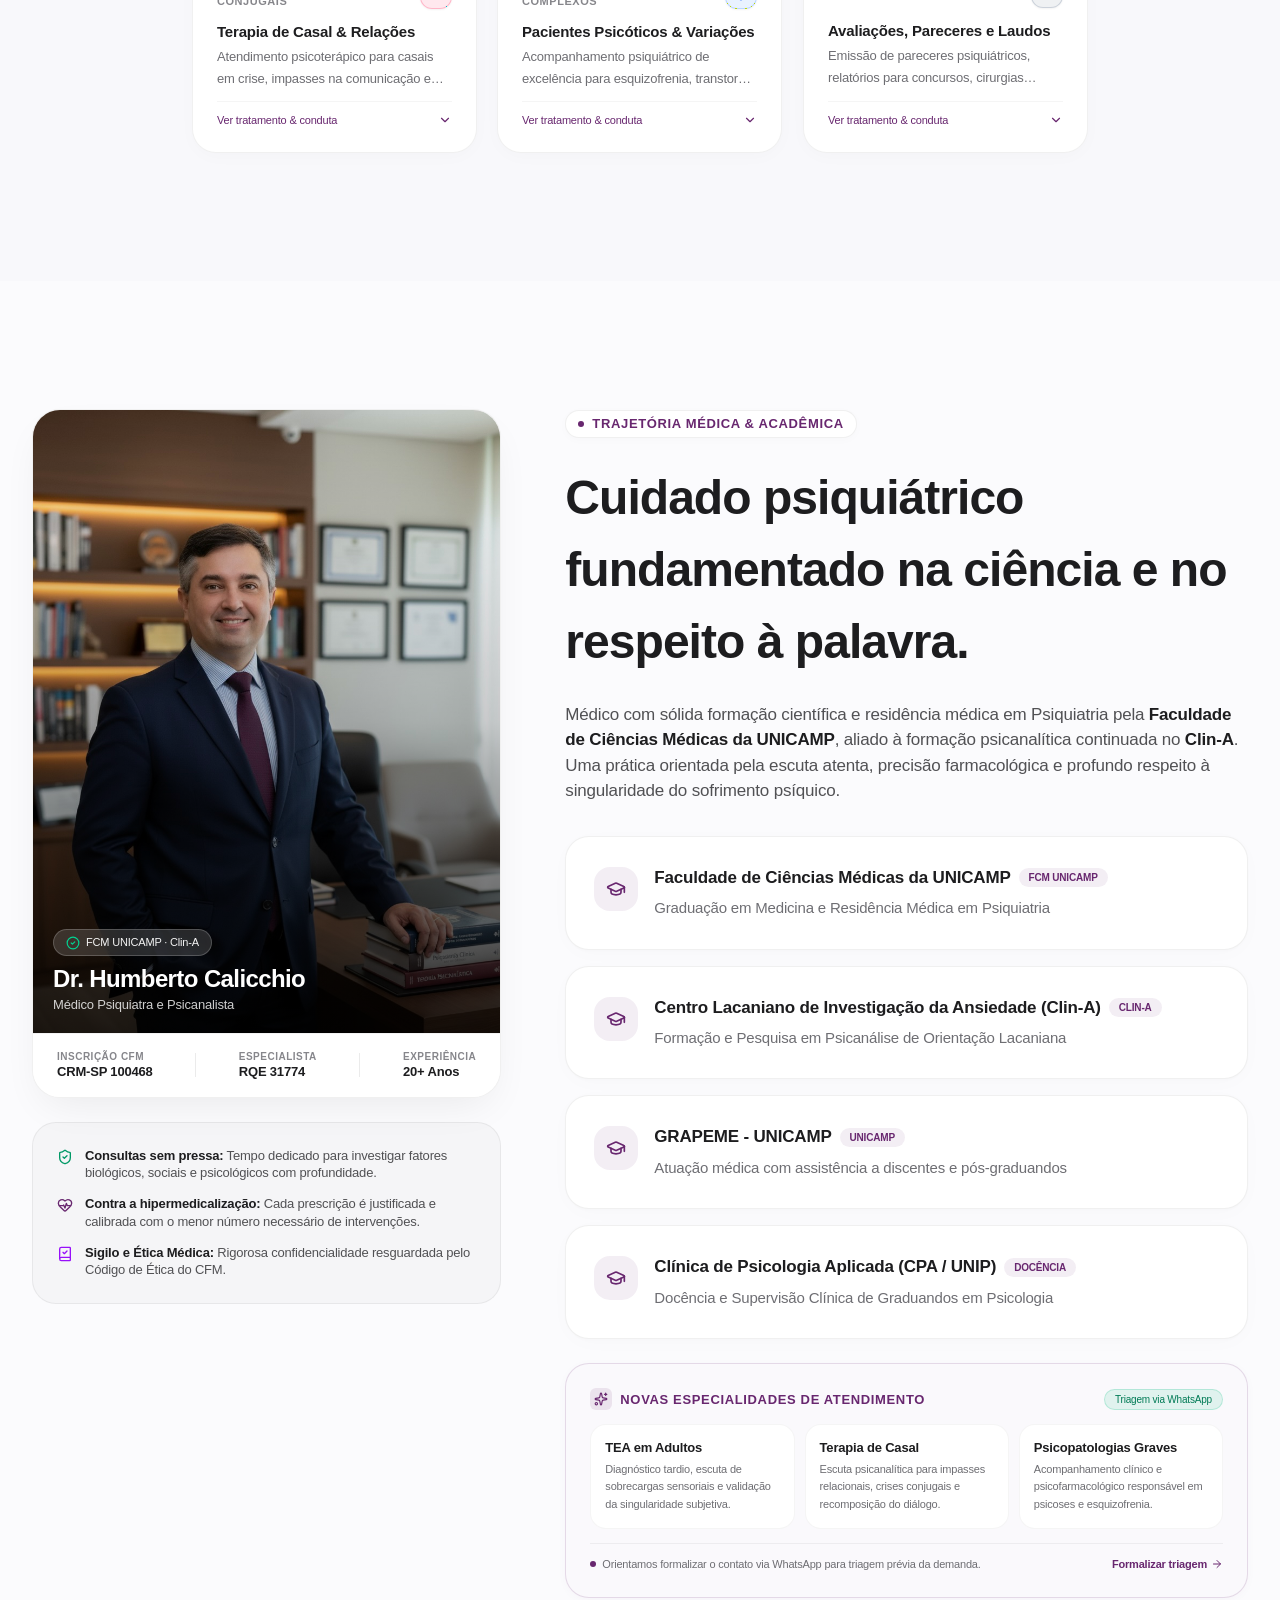
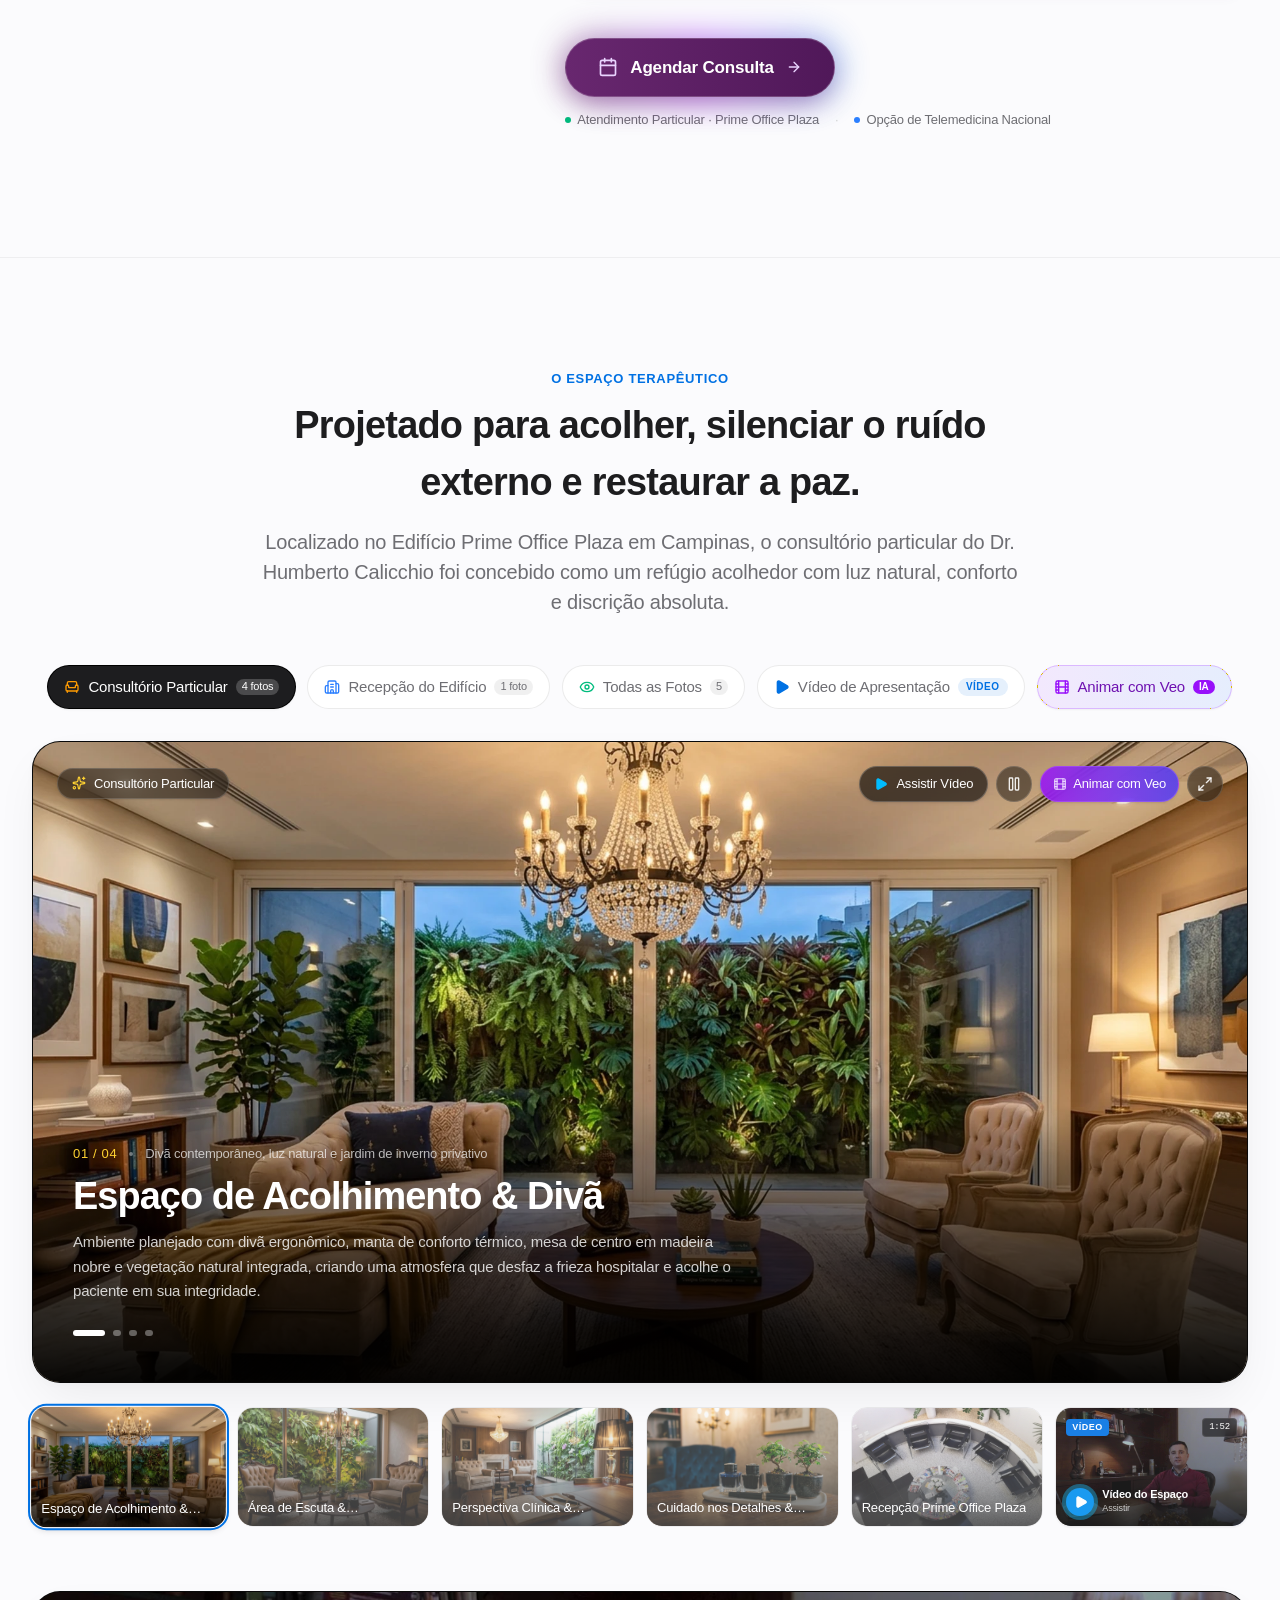
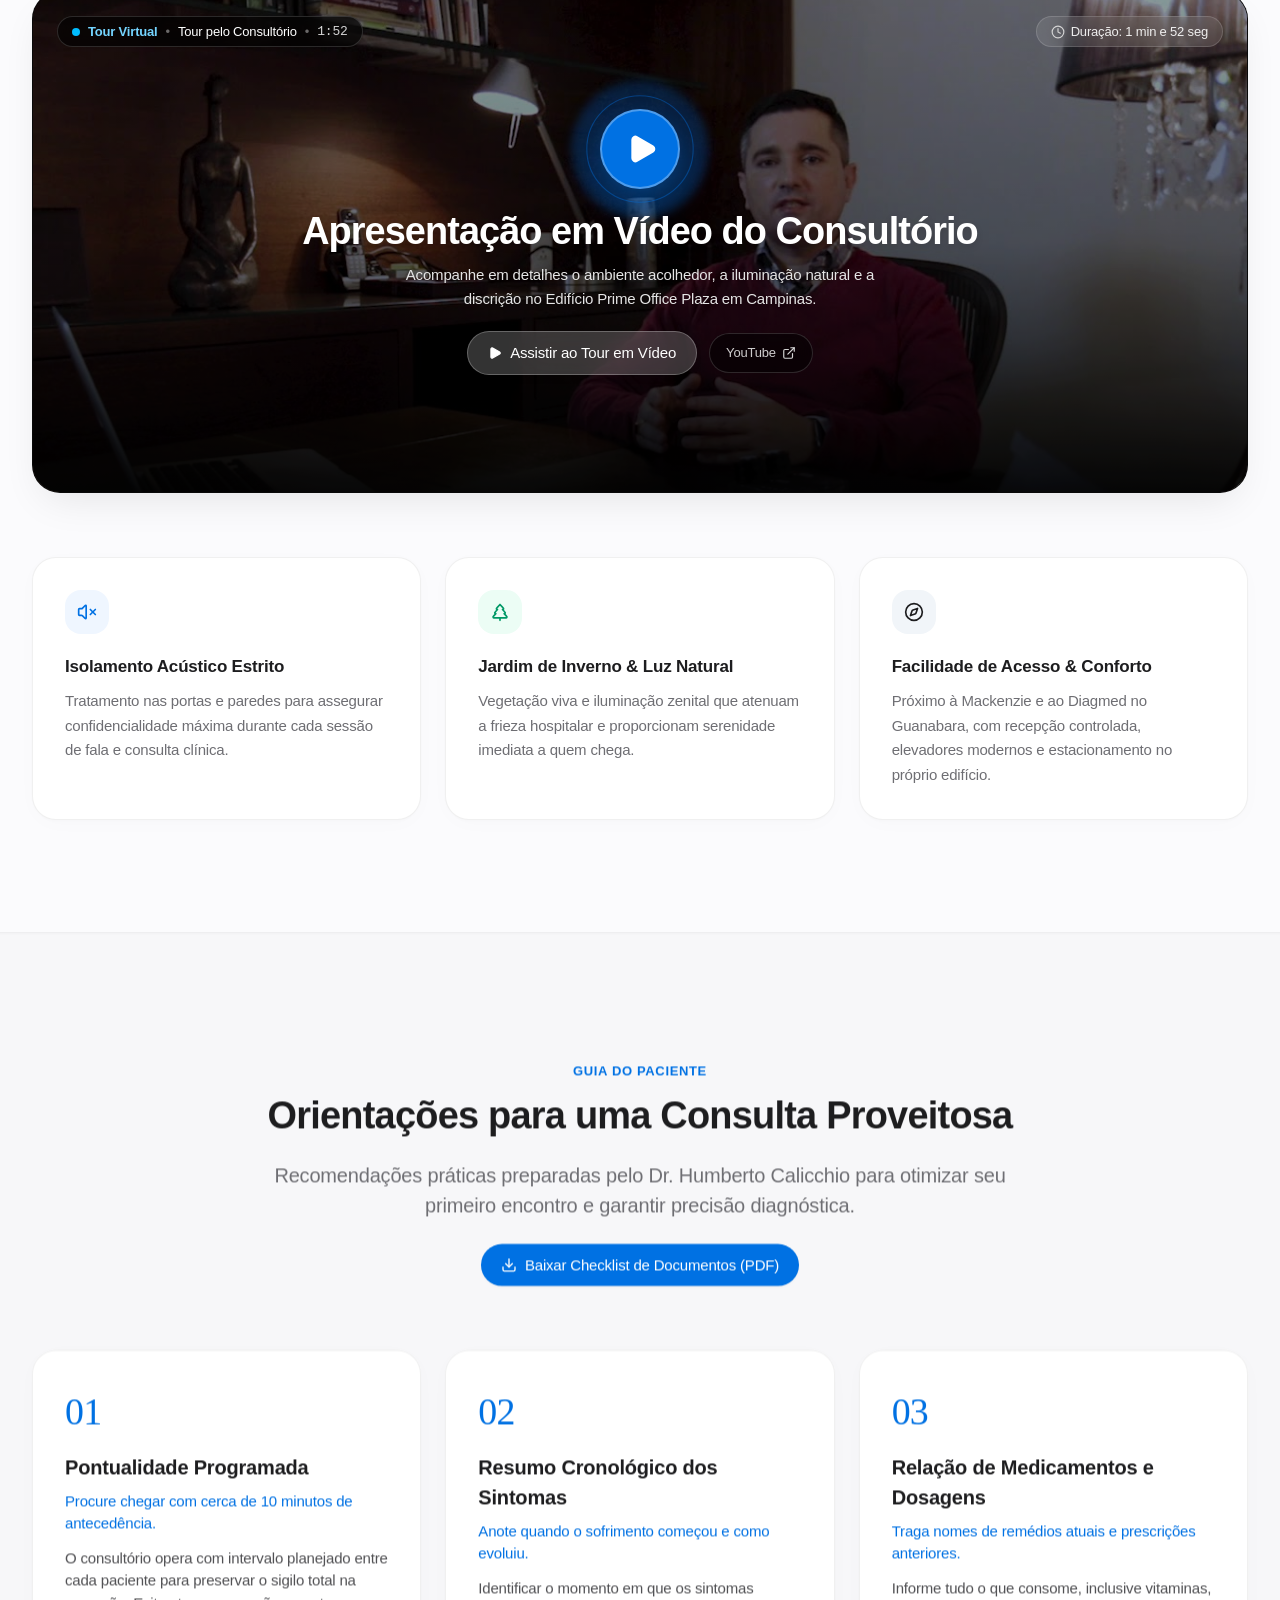
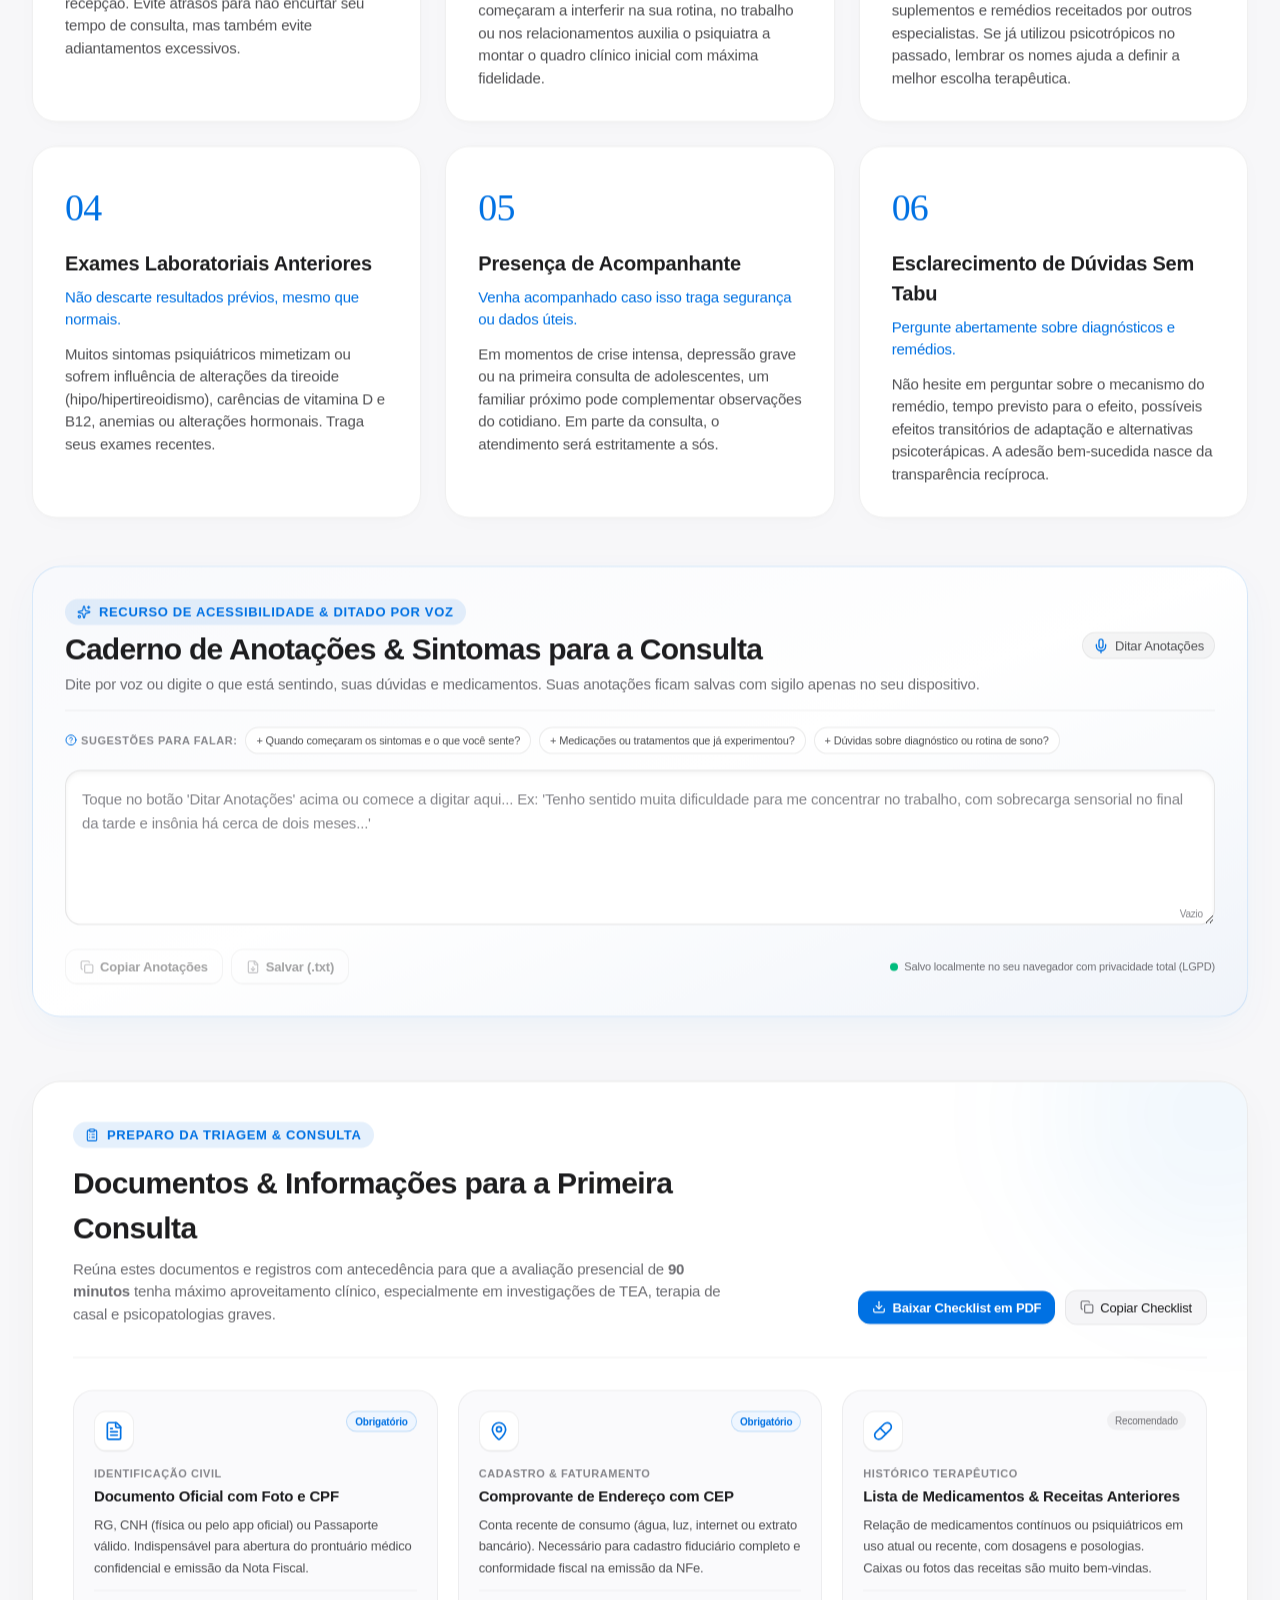
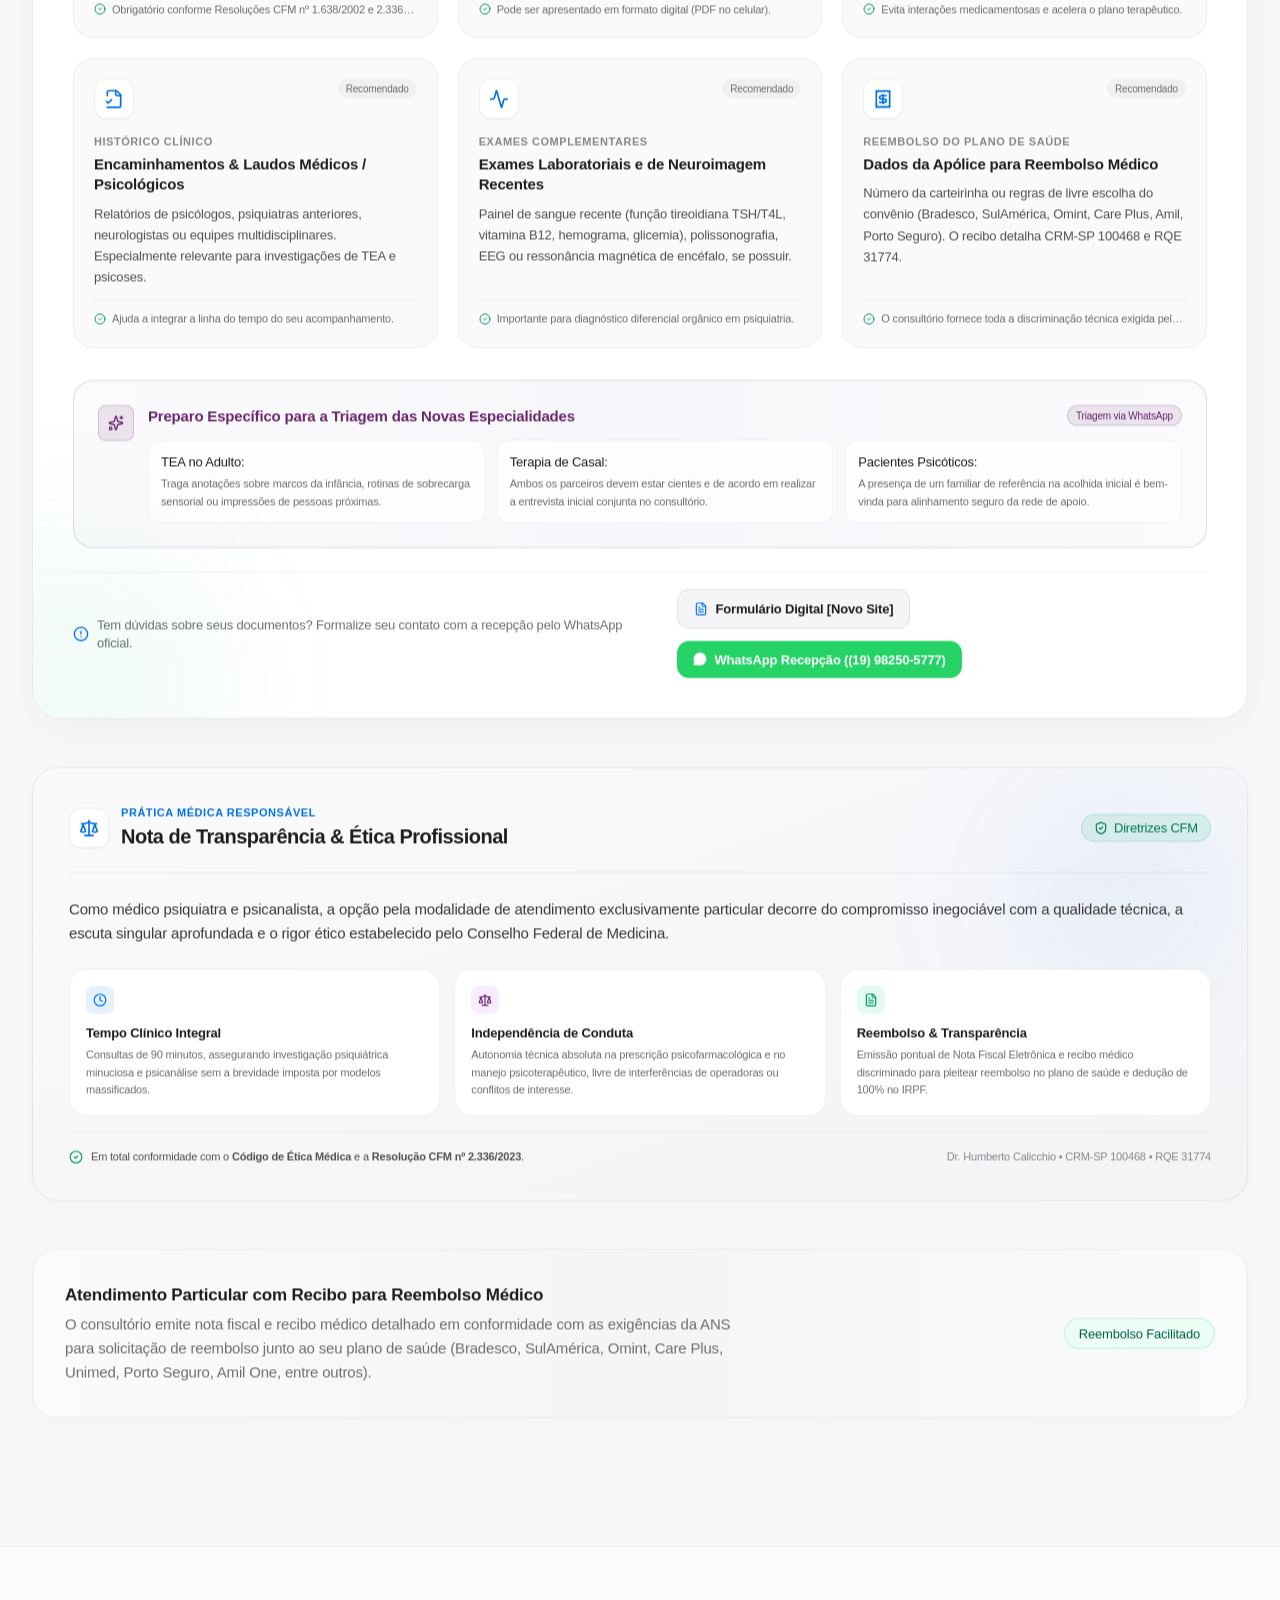
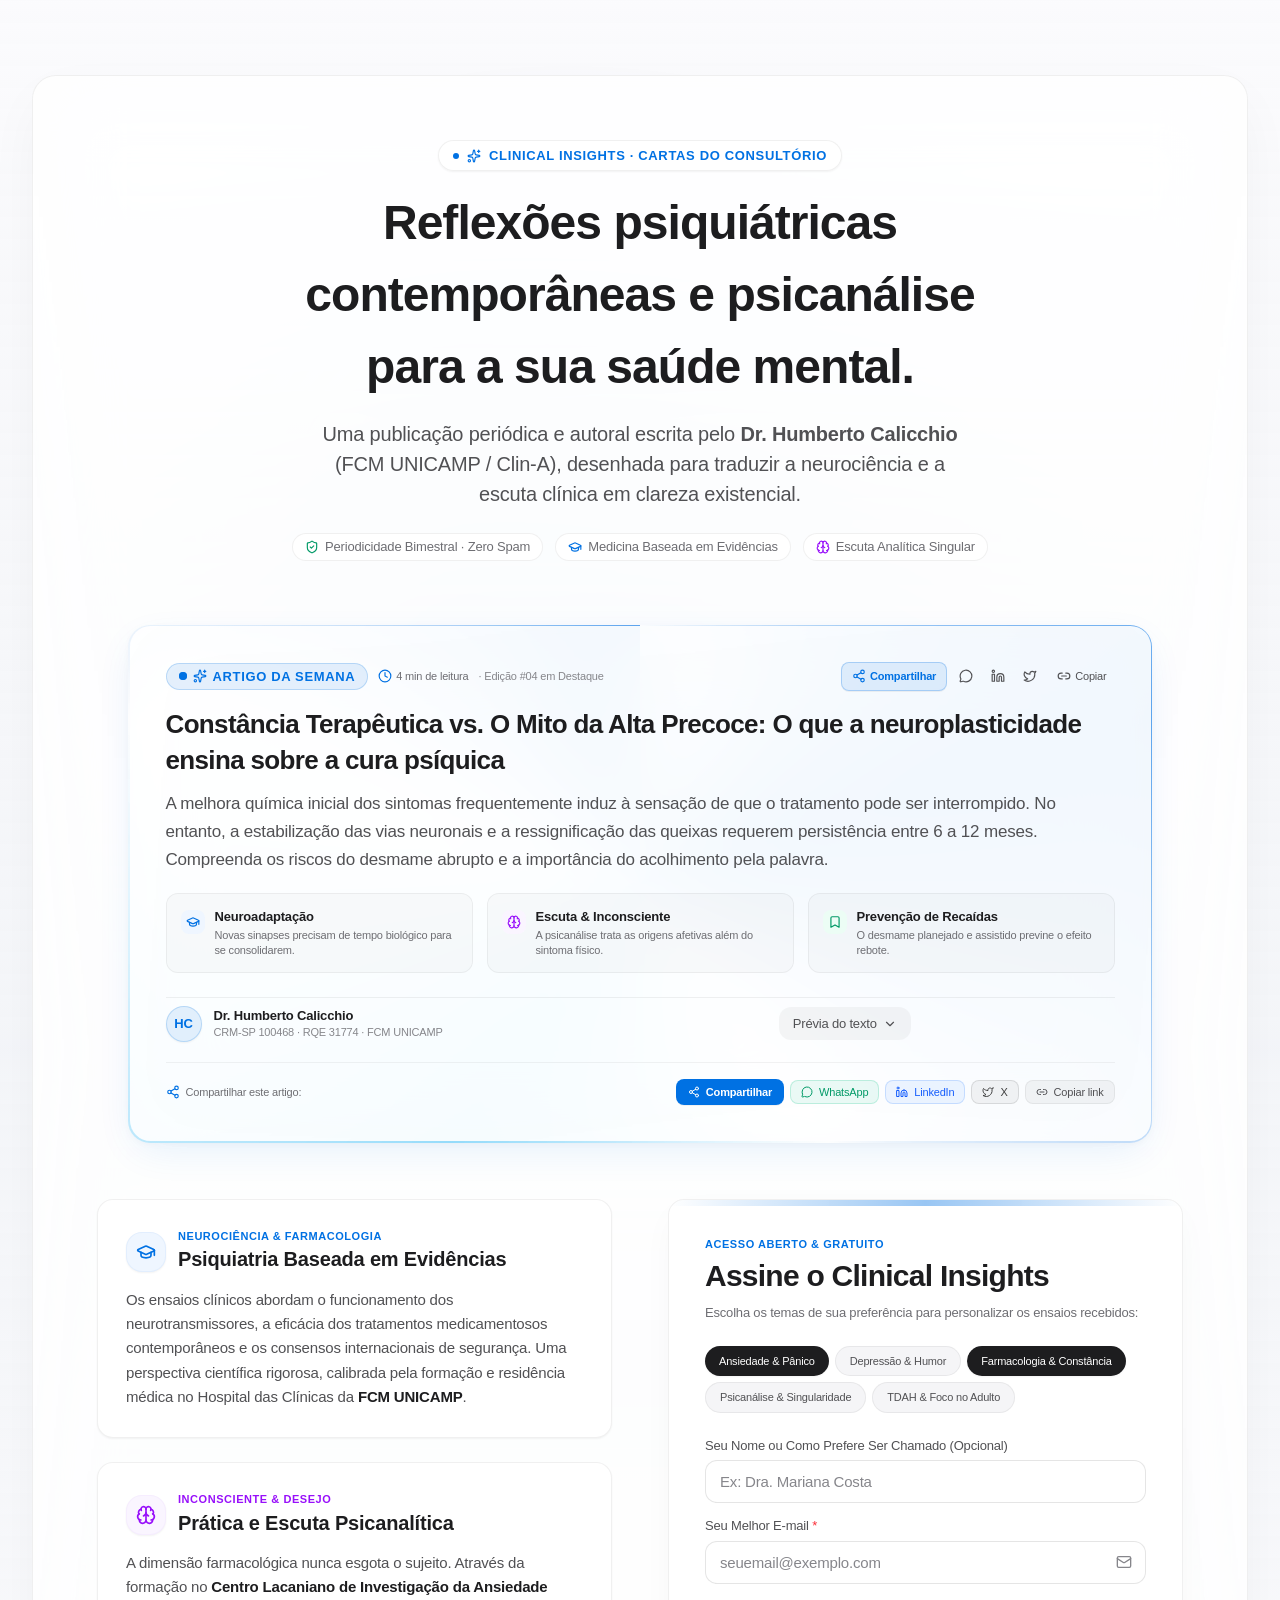
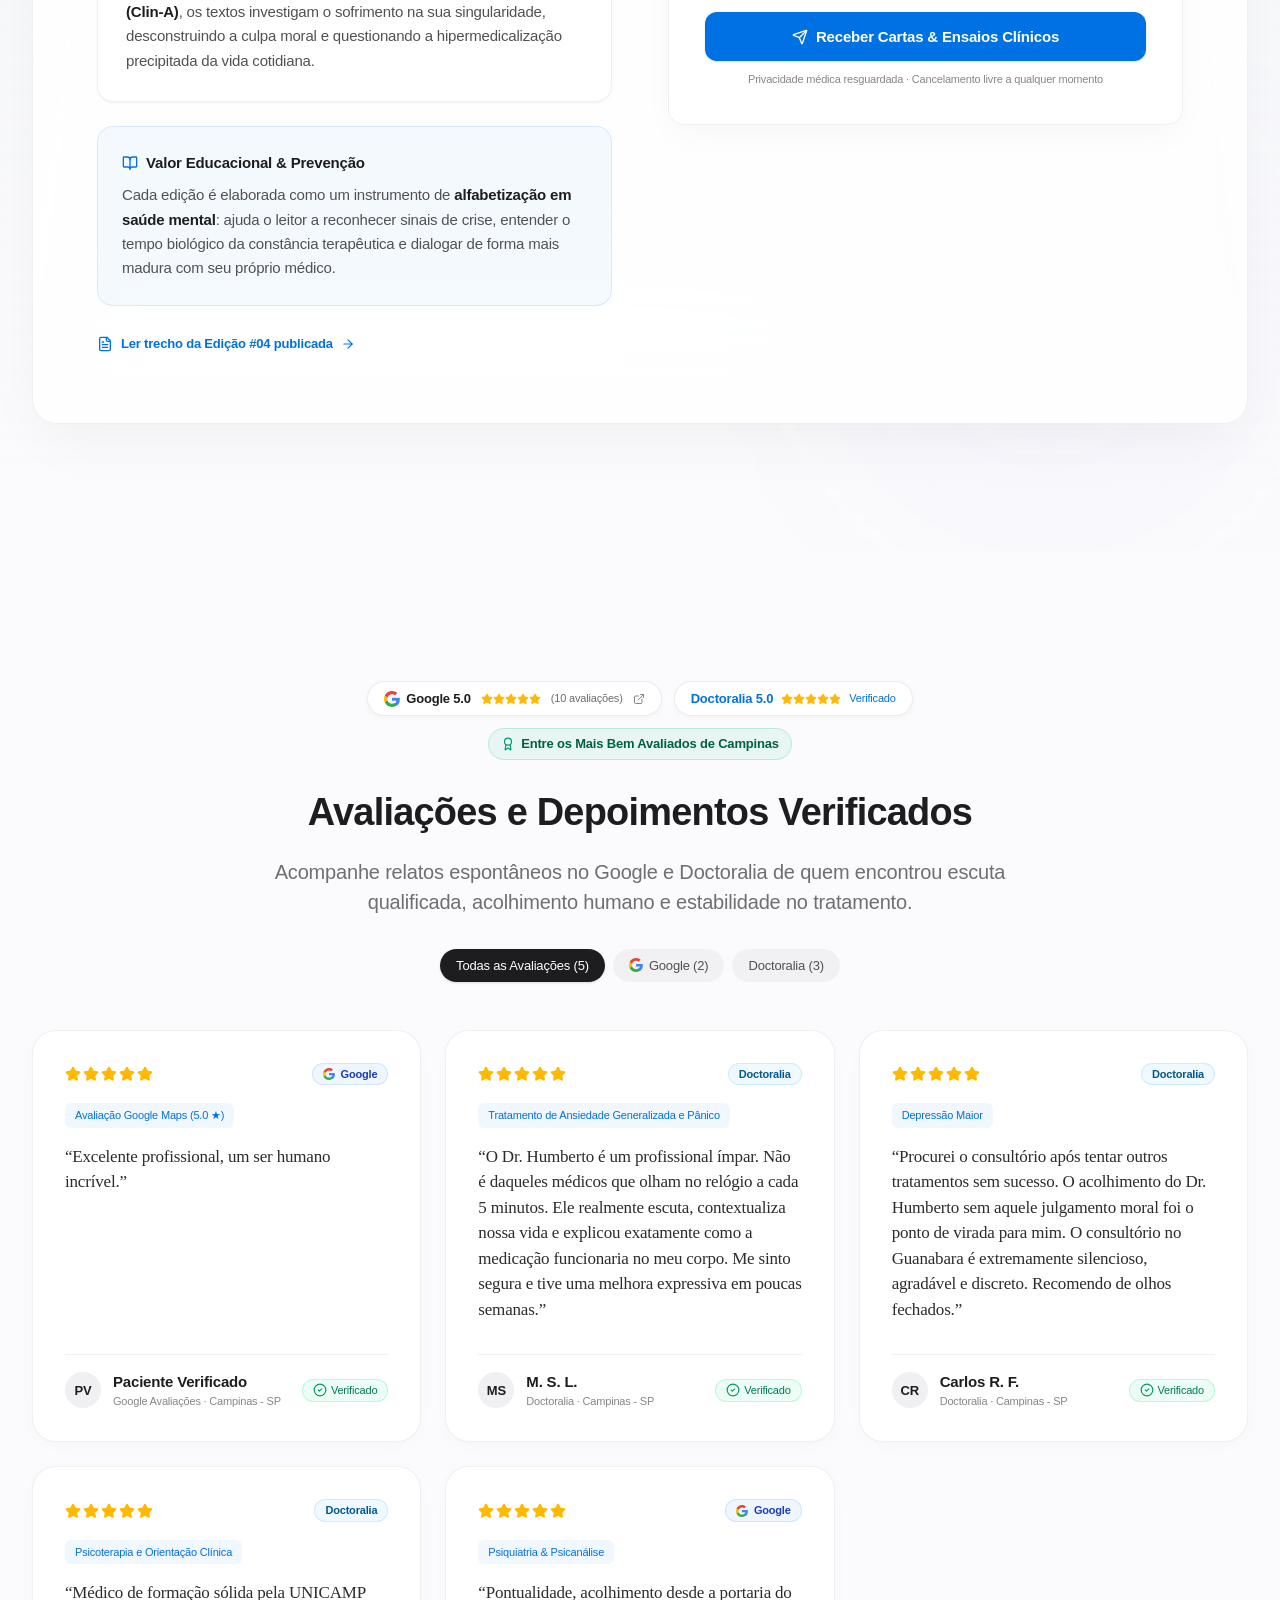
==== commit b1c05fb8: "Add files via upload" ====
--- a/index.html
+++ b/index.html
@@ -1,54 +1,60 @@
-<!DOCTYPE html>
-<!-- Website Oficial Dr. Humberto Calicchio - Psiquiatria e Psicanálise em Campinas (UNICAMP) -->
-<html lang="pt-BR" class="scroll-smooth" data-theme="light" style="color-scheme: light;">
-<head>
-    <!-- Carregamento Automático com Imagens Embutidas em Base64 para Garantia Total -->
+<!doctype html>
+<html lang="pt-BR" class="scroll-smooth">
+  <head>
     <script>
+      // Safe WebSocket stub and error interceptor for Cloud Run / iframe proxy
       (function() {
-        var FALLBACK_MAP = {
-          "consultorio-chaise-diva.webp": "[data-uri]",
-          "consultorio-chaise-diva.jpg": "[data-uri]",
-          "consultorio-perspectiva-mesa.webp": "[data-uri]",
-          "consultorio-perspectiva-mesa.jpg": "[data-uri]"
-        };
-
-        var origDescriptor = Object.getOwnPropertyDescriptor(HTMLImageElement.prototype, "src");
-        if (origDescriptor && origDescriptor.set) {
-          Object.defineProperty(HTMLImageElement.prototype, "src", {
-            set: function(val) {
-              if (typeof val === "string") {
-                var filename = val.split("/").pop();
-                if (FALLBACK_MAP[filename]) {
-                  val = FALLBACK_MAP[filename];
-                } else if (val.startsWith("/assets/")) {
-                  val = "/site-oficial-dr-humberto" + val;
-                } else if (val.includes(window.location.origin + "/assets/")) {
-                  val = val.replace(window.location.origin + "/assets/", window.location.origin + "/site-oficial-dr-humberto/assets/");
+        try {
+          var OrigWS = window.WebSocket;
+          function SafeWS(url, protocols) {
+            var urlStr = String(url || '');
+            if (urlStr.includes('localhost') || urlStr.includes('3000') || urlStr.includes('vite') || urlStr.includes('hmr') || urlStr.startsWith('ws:') || urlStr.startsWith('wss:')) {
+              var self = this;
+              self.readyState = 1; // OPEN
+              self.send = function() {};
+              self.close = function() { self.readyState = 3; };
+              self.addEventListener = function() {};
+              self.removeEventListener = function() {};
+              self.onopen = null;
+              self.onmessage = null;
+              self.onerror = null;
+              self.onclose = null;
+              setTimeout(function() {
+                if (typeof self.onopen === 'function') {
+                  try { self.onopen({ type: 'open' }); } catch(e) {}
                 }
-              }
-              return origDescriptor.set.call(this, val);
-            },
-            get: origDescriptor.get,
-            configurable: true
-          });
+              }, 10);
+              return self;
+            }
+            return new OrigWS(url, protocols);
+          }
+          if (OrigWS) {
+            SafeWS.prototype = OrigWS.prototype;
+            SafeWS.CONNECTING = 0;
+            SafeWS.OPEN = 1;
+            SafeWS.CLOSING = 2;
+            SafeWS.CLOSED = 3;
+            window.WebSocket = SafeWS;
+          }
+        } catch(e) {}
+      })();
+
+      window.addEventListener('unhandledrejection', function(event) {
+        var reason = event.reason;
+        var msg = (reason && (reason.message || (typeof reason === 'string' ? reason : ''))) || '';
+        if (msg.includes('WebSocket') || msg.includes('websocket') || msg.includes('ws://') || msg.includes('wss://')) {
+          event.preventDefault();
+          event.stopImmediatePropagation();
         }
-
-        window.addEventListener("error", function(e) {
-          if (e.target && e.target.tagName === "IMG") {
-            var cur = e.target.src || "";
-            var filename = cur.split("/").pop();
-            if (FALLBACK_MAP[filename]) {
-              e.target.src = FALLBACK_MAP[filename];
-              return;
-            }
-            if (cur.includes("/assets/") && !cur.includes("/site-oficial-dr-humberto/assets/")) {
-              e.target.src = cur.replace("/assets/", "/site-oficial-dr-humberto/assets/");
-            }
-          }
-        }, true);
-      })();
+      }, true);
+      window.addEventListener('error', function(event) {
+        var msg = (event && (event.message || '')) || '';
+        if (msg.includes('WebSocket') || msg.includes('websocket') || msg.includes('ws://') || msg.includes('wss://')) {
+          event.preventDefault();
+          event.stopImmediatePropagation();
+        }
+      }, true);
     </script>
-    <meta http-equiv="Content-Type" content="text/html; charset=UTF-8">
     <script>
       (function() {
         try {
@@ -83,56 +89,49 @@
         } catch (e) {}
       })();
     </script>
+    <meta charset="UTF-8" />
+    <meta name="viewport" content="width=device-width, initial-scale=1.0" />
+    <title>Psiquiatra em Campinas — Dr. Humberto Calicchio | CRM-SP 100468</title>
+    <meta name="description" content="Psiquiatra e Psicanalista em Campinas formado pela UNICAMP (CRM-SP 100468 / RQE 31774). Consultas de 90 min no Edifício Prime Office Plaza (Guanabara). Tratamento particular para ansiedade, depressão, pânico e TEA." />
     
-    <meta name="viewport" content="width=device-width, initial-scale=1.0">
-    <title>Psiquiatra em Campinas — Dr. Humberto Calicchio | CRM-SP 100468</title>
-    <meta name="description" content="Psiquiatra e Psicanalista em Campinas formado pela UNICAMP (CRM-SP 100468 / RQE 31774). Consultas de 90 min no Edifício Prime Office Plaza (Guanabara). Tratamento particular para ansiedade, depressão, pânico e TEA.">
+    <!-- Favicon & Brand Icons: Logotipo Oficial Dr. Humberto Calicchio (Substitui favicon padrão Wix & Atende Regras do Google) -->
+    <link rel="shortcut icon" href="/favicon.ico" />
+    <link rel="icon" href="/favicon.ico" sizes="any" />
+    <link rel="icon" type="image/svg+xml" href="/favicon.svg" />
+    <link rel="icon" type="image/png" sizes="48x48" href="/favicon-48x48.png" />
+    <link rel="icon" type="image/png" sizes="96x96" href="/favicon-96x96.png" />
+    <link rel="icon" type="image/png" sizes="32x32" href="/favicon-32x32.png" />
+    <link rel="icon" type="image/png" sizes="16x16" href="/favicon-16x16.png" />
+    <link rel="apple-touch-icon" sizes="180x180" href="/apple-touch-icon.png" />
+    <link rel="manifest" href="/site.webmanifest" />
     
-    <!-- Tailwind CSS CDN for instant perfect rendering -->
-    <script src="https://cdn.tailwindcss.com"></script>
-    <script>
-      tailwind.config = {
-        darkMode: 'class',
-        theme: {
-          extend: {
-            colors: {
-              primary: '#6b21a8',
-              secondary: '#0071e3',
-            }
-          }
-        }
-      }
-    </script>
-
-    <!-- Leaflet CSS for Maps -->
-    <link rel="stylesheet" href="https://unpkg.com/leaflet@1.9.4/dist/leaflet.css" integrity="sha256-p4NxAoJBhIIN+hmNHrzRCf9tD/miZyoHS5obTRR9BMY=" crossorigin="" />
-    <script src="https://unpkg.com/leaflet@1.9.4/dist/leaflet.js" integrity="sha256-20nQCchB9co0qIjJZRGuk2/Z9VM+kNiyxNV1lvTlZBo=" crossorigin=""></script>
-
     <!-- Geo Meta Tags & Local SEO - Campinas, SP (Prime Office Plaza) -->
-    <meta name="geo.region" content="BR-SP">
-    <meta name="geo.placename" content="Campinas">
-    <meta name="geo.position" content="-22.8874;-47.0694">
-    <meta name="ICBM" content="-22.8874, -47.0694">
-    <meta name="place:location:latitude" content="-22.8874">
-    <meta name="place:location:longitude" content="-47.0694">
-    <meta name="business:contact_data:street_address" content="R. Clóvis Beviláqua, 243, Sala 06 - Edifício Prime Office Plaza">
-    <meta name="business:contact_data:locality" content="Campinas">
-    <meta name="business:contact_data:region" content="SP">
-    <meta name="business:contact_data:postal_code" content="13073-021">
-    <meta name="business:contact_data:country_name" content="Brasil">
-    <meta name="business:contact_data:email" content="calicchio@hotmail.com">
-    <meta name="business:contact_data:phone_number" content="+5519982505777">
-    <meta name="theme-color" content="#fbfbfd">
-
-    <!-- Google Search Console -->
-    <meta name="google-site-verification" content="bF0cXC3kS3sboO4Ir-8vzXv54KDcHhAusTATH5Y9qMk">
-
-    <!-- Google tag (gtag.js) - Google Analytics 4 -->
+    <meta name="geo.region" content="BR-SP" />
+    <meta name="geo.placename" content="Campinas" />
+    <meta name="geo.position" content="-22.88673;-47.06525" />
+    <meta name="ICBM" content="-22.88673, -47.06525" />
+    <meta name="place:location:latitude" content="-22.88673" />
+    <meta name="place:location:longitude" content="-47.06525" />
+    <meta name="business:contact_data:street_address" content="R. Clóvis Beviláqua, 243, Sala 06 - Edifício Prime Office Plaza" />
+    <meta name="business:contact_data:locality" content="Campinas" />
+    <meta name="business:contact_data:region" content="SP" />
+    <meta name="business:contact_data:postal_code" content="13073-021" />
+    <meta name="business:contact_data:country_name" content="Brasil" />
+    <meta name="business:contact_data:email" content="calicchio@hotmail.com" />
+    <meta name="business:contact_data:phone_number" content="+5519982505777" />
+    <meta name="theme-color" content="#fbfbfd" />
+
+    <!-- Google Search Console - Verificação Oficial de Propriedade do Domínio -->
+    <meta name="google-site-verification" content="bF0cXC3kS3sboO4Ir-8vzXv54KDcHhAusTATH5Y9qMk" />
+
+    <!-- Google tag (gtag.js) - Google Analytics 4 (Oficial do Consultório) -->
     <script async src="https://www.googletagmanager.com/gtag/js?id=G-R27GZWJ4SE"></script>
     <script>
       window.dataLayer = window.dataLayer || [];
       function gtag(){dataLayer.push(arguments);}
       gtag('js', new Date());
+
+      // Configure Google Analytics 4
       gtag('config', 'G-R27GZWJ4SE', {
         page_title: document.title,
         page_location: window.location.href,
@@ -141,25 +140,101 @@
     </script>
 
     <!-- Meta Palavras-Chave & SEO Local Campinas -->
-    <meta name="keywords" content="psiquiatra campinas, psiquiatra em campinas, psiquiatra guanabara campinas, psicanalista campinas, dr humberto calicchio, crm-sp 100468, rqe 31774, tratamento ansiedade campinas, tratamento depressao campinas, ed prime office plaza campinas, psiquiatra unicamp campinas, consulta psiquiatrica 90 minutos, psicanalise winnicott campinas, avaliacao tea adulto campinas, tdah adulto campinas, psiquiatra cambui campinas">
-
-    <link rel="canonical" href="https://www.psiquiatraemcampinas.com/">
-    <meta name="robots" content="index, follow, max-snippet:-1, max-image-preview:large, max-video-preview:-1">
-
-    <!-- Open Graph & Social Cards -->
-    <meta property="og:site_name" content="Dr. Humberto Calicchio — Psiquiatria &amp; Psicanálise em Campinas">
-    <meta property="og:type" content="website">
-    <meta property="og:locale" content="pt_BR">
-    <meta property="og:url" content="https://www.psiquiatraemcampinas.com/">
-    <meta property="og:title" content="Psiquiatra em Campinas — Dr. Humberto Calicchio | CRM-SP 100468 RQE 31774">
-    <meta property="og:description" content="Consultório do Dr. Humberto Calicchio (CRM-SP 100468 / RQE 31774), médico psiquiatra e psicanalista formado pela UNICAMP. Atendimento particular a ansiedade, depressão, pânico e TEA no Edifício Prime Office Plaza (Guanabara, Campinas - SP).">
-
-    <!-- Google Fonts -->
-    <link rel="preconnect" href="https://fonts.googleapis.com">
-    <link rel="preconnect" href="https://fonts.gstatic.com" crossorigin>
-    <link href="https://fonts.googleapis.com/css2?family=Plus+Jakarta+Sans:wght@300;400;500;600;700&family=Newsreader:ital,opsz,wght@0,6..72,400;0,6..72,500;0,6..72,600;1,6..72,400&display=swap" rel="stylesheet">
-
-    <!-- Schema.org JSON-LD Structured Data -->
+    <meta name="keywords" content="psiquiatra campinas, psiquiatra em campinas, psiquiatra guanabara campinas, psicanalista campinas, dr humberto calicchio, crm-sp 100468, rqe 31774, tratamento ansiedade campinas, tratamento depressao campinas, ed prime office plaza campinas, psiquiatra unicamp campinas, consulta psiquiatrica 90 minutos, psicanalise winnicott campinas, avaliacao tea adulto campinas, tdah adulto campinas, psiquiatra cambui campinas" />
+
+    <!-- Canonical URL & Indexation for www.psiquiatraemcampinas.com -->
+    <link rel="canonical" href="https://www.psiquiatraemcampinas.com/" />
+    <meta name="robots" content="index, follow, max-snippet:-1, max-image-preview:large, max-video-preview:-1" />
+    <meta name="googlebot" content="index, follow, max-snippet:-1, max-image-preview:large, max-video-preview:-1" />
+    <meta name="bingbot" content="index, follow, max-snippet:-1, max-image-preview:large, max-video-preview:-1" />
+
+    <!-- Open Graph & Social Cards - Global Website da Clínica -->
+    <meta property="og:site_name" content="Dr. Humberto Calicchio — Psiquiatria & Psicanálise em Campinas" />
+    <meta property="og:type" content="website" />
+    <meta property="og:locale" content="pt_BR" />
+    <meta property="og:url" content="https://www.psiquiatraemcampinas.com/" />
+    <meta property="og:title" content="Psiquiatra em Campinas — Dr. Humberto Calicchio | CRM-SP 100468 RQE 31774" />
+    <meta property="og:description" content="Consultório do Dr. Humberto Calicchio (CRM-SP 100468 / RQE 31774), médico psiquiatra e psicanalista formado pela UNICAMP. Atendimento particular a ansiedade, depressão, pânico e TEA no Edifício Prime Office Plaza (Guanabara, Campinas - SP)." />
+    <meta property="og:image" content="https://www.psiquiatraemcampinas.com/assets/whatsapp-share-card.jpg" />
+    <meta property="og:image:width" content="1200" />
+    <meta property="og:image:height" content="630" />
+    <meta property="og:image:alt" content="Consultório Dr. Humberto Calicchio - Psiquiatria & Psicanálise em Campinas" />
+
+    <!-- Twitter Cards - Optimized for High-Engagement Sharing -->
+    <meta name="twitter:card" content="summary_large_image" />
+    <meta name="twitter:title" content="Psiquiatra em Campinas — Dr. Humberto Calicchio | CRM-SP 100468" />
+    <meta name="twitter:description" content="Consultório médico no Edifício Prime Office Plaza, Guanabara, Campinas - SP. Consultas de 90 min para ansiedade, depressão e TEA no adulto. CRM-SP 100468 | RQE 31774." />
+    <meta name="twitter:image" content="https://www.psiquiatraemcampinas.com/assets/whatsapp-share-card.jpg" />
+    <meta name="twitter:image:alt" content="Consultório Dr. Humberto Calicchio Psiquiatra em Campinas" />
+
+    <!-- Google Fonts: Plus Jakarta Sans & Newsreader (Apple-inspired refinement) -->
+    <link rel="preconnect" href="https://fonts.googleapis.com" />
+    <link rel="preconnect" href="https://fonts.gstatic.com" crossorigin />
+    <link rel="preload" as="style" href="https://fonts.googleapis.com/css2?family=Newsreader:ital,opsz,wght@0,6..72,300..600;1,6..72,400..500&family=Plus+Jakarta+Sans:wght@300;400;500;600;700&display=swap" />
+    <link href="https://fonts.googleapis.com/css2?family=Newsreader:ital,opsz,wght@0,6..72,300..600;1,6..72,400..500&family=Plus+Jakarta+Sans:wght@300;400;500;600;700&display=swap" rel="stylesheet" />
+
+    <!-- Animação Suave de Fade-In no Scroll das Seções -->
+    <style>section.scroll-fade-init{opacity:0;will-change:opacity, transform;transition:opacity .85s cubic-bezier(.16,1,.3,1),transform .85s cubic-bezier(.16,1,.3,1);transform:translateY(28px)}section.scroll-fade-in{opacity:1!important;transform:translateY(0)!important}@media (prefers-reduced-motion:reduce){section.scroll-fade-init{opacity:1!important;transition:none!important;transform:none!important}}</style>
+    <script>
+      (function() {
+        if (typeof window === 'undefined') return;
+
+        function initScrollAnimations() {
+          if (!('IntersectionObserver' in window)) return;
+
+          var observerOptions = {
+            root: null,
+            rootMargin: '0px 0px -50px 0px',
+            threshold: 0.08
+          };
+
+          var observer = new IntersectionObserver(function(entries, obs) {
+            entries.forEach(function(entry) {
+              if (entry.isIntersecting) {
+                entry.target.classList.add('scroll-fade-in');
+                obs.unobserve(entry.target);
+              }
+            });
+          }, observerOptions);
+
+          function attachToSections() {
+            var sections = document.querySelectorAll('section');
+            var windowHeight = window.innerHeight || document.documentElement.clientHeight;
+
+            sections.forEach(function(sec) {
+              if (!sec.dataset.scrollObserved) {
+                sec.dataset.scrollObserved = 'true';
+                var rect = sec.getBoundingClientRect();
+                // Se a seção já estiver visível na carga inicial (topo da tela), exibe sem atraso
+                if (rect.top < windowHeight * 0.85) {
+                  sec.classList.add('scroll-fade-init', 'scroll-fade-in');
+                } else {
+                  sec.classList.add('scroll-fade-init');
+                  observer.observe(sec);
+                }
+              }
+            });
+          }
+
+          // Executa imediatamente e no DOMContentLoaded
+          if (document.readyState === 'loading') {
+            document.addEventListener('DOMContentLoaded', attachToSections);
+          } else {
+            attachToSections();
+          }
+
+          // Observa novas seções adicionadas dinamicamente pelo React
+          var mutationObs = new MutationObserver(function() {
+            attachToSections();
+          });
+          mutationObs.observe(document.documentElement, { childList: true, subtree: true });
+        }
+
+        initScrollAnimations();
+      })();
+    </script>
+
+    <!-- Schema.org JSON-LD Structured Data for Google Ranking -->
     <script type="application/ld+json">
     {
       "@context": "https://schema.org",
@@ -169,16 +244,144 @@
           "@id": "https://www.psiquiatraemcampinas.com/#website",
           "url": "https://www.psiquiatraemcampinas.com",
           "name": "Dr. Humberto Calicchio — Psiquiatra e Psicanalista em Campinas",
-          "description": "Consultório de Psiquiatria Clínica Integrativa e Psicanálise do Dr. Humberto Calicchio no Edifício Prime Office Plaza, Campinas - SP."
+          "description": "Consultório de Psiquiatria Clínica Integrativa e Psicanálise do Dr. Humberto Calicchio no Edifício Prime Office Plaza, Campinas - SP.",
+          "publisher": {
+            "@id": "https://www.psiquiatraemcampinas.com/#clinic"
+          },
+          "inLanguage": "pt-BR"
+        },
+        {
+          "@type": "BreadcrumbList",
+          "@id": "https://www.psiquiatraemcampinas.com/#breadcrumb",
+          "itemListElement": [
+            {
+              "@type": "ListItem",
+              "position": 1,
+              "name": "Início",
+              "item": "https://www.psiquiatraemcampinas.com/"
+            },
+            {
+              "@type": "ListItem",
+              "position": 2,
+              "name": "Especialidades Clínicas",
+              "item": "https://www.psiquiatraemcampinas.com/#especialidades"
+            },
+            {
+              "@type": "ListItem",
+              "position": 3,
+              "name": "Sobre o Psiquiatra",
+              "item": "https://www.psiquiatraemcampinas.com/#sobre"
+            },
+            {
+              "@type": "ListItem",
+              "position": 4,
+              "name": "Consultório no Guanabara",
+              "item": "https://www.psiquiatraemcampinas.com/#localizacao"
+            },
+            {
+              "@type": "ListItem",
+              "position": 5,
+              "name": "Dúvidas Frequentes (FAQ)",
+              "item": "https://www.psiquiatraemcampinas.com/#faq"
+            }
+          ]
         },
         {
           "@type": ["MedicalClinic", "LocalBusiness", "MedicalBusiness"],
           "@id": "https://www.psiquiatraemcampinas.com/#clinic",
           "name": "Consultório Dr. Humberto Calicchio — Psiquiatria & Psicanálise em Campinas",
+          "alternateName": [
+            "Consultório Dr. Humberto Calicchio no Edifício Prime Office Plaza",
+            "Psiquiatra em Campinas Dr. Humberto Calicchio",
+            "Psiquiatria Prime Office Plaza Campinas"
+          ],
           "description": "Consultório de Psiquiatria Clínica Integrativa e Psicanálise do Dr. Humberto Calicchio no Edifício Prime Office Plaza, Bairro Guanabara / Jardim Brasil em Campinas - SP. Atendimento médico especializado a adultos e idosos com consultas de 90 minutos para ansiedade, depressão, síndrome do pânico, TEA e TDAH.",
           "url": "https://www.psiquiatraemcampinas.com",
           "telephone": "+5519982505777",
           "email": "calicchio@hotmail.com",
+          "contactPoint": {
+            "@type": "ContactPoint",
+            "contactType": "WhatsApp Text Only",
+            "telephone": "+5519982505777",
+            "availableLanguage": "Portuguese"
+          },
+          "image": "https://static.wixstatic.com/media/3abb76_090ab4b1f25640259f1d8f3f7309b58a~mv2.png",
+          "priceRange": "$$$",
+          "currenciesAccepted": "BRL",
+          "paymentAccepted": "Pix, Cartão de Débito, Cartão de Crédito, Dinheiro",
+          "hasMap": "https://maps.google.com/?cid=prime-office-plaza-campinas",
+          "areaServed": [
+            { "@type": "AdministrativeArea", "name": "Campinas" },
+            { "@type": "AdministrativeArea", "name": "Bairro Guanabara" },
+            { "@type": "AdministrativeArea", "name": "Cambuí" },
+            { "@type": "AdministrativeArea", "name": "Jardim Brasil" },
+            { "@type": "AdministrativeArea", "name": "Taquaral" },
+            { "@type": "AdministrativeArea", "name": "Barão Geraldo" },
+            { "@type": "AdministrativeArea", "name": "Nova Campinas" },
+            { "@type": "AdministrativeArea", "name": "Sousas" },
+            { "@type": "AdministrativeArea", "name": "Paulínia" },
+            { "@type": "AdministrativeArea", "name": "Valinhos" },
+            { "@type": "AdministrativeArea", "name": "Vinhedo" },
+            { "@type": "AdministrativeArea", "name": "Indaiatuba" }
+          ],
+          "availableService": [
+            {
+              "@type": "MedicalTherapy",
+              "name": "Consulta Psiquiátrica Inicial e Diagnóstica (90 minutos)",
+              "description": "Primeira consulta de avaliação completa com 90 minutos de acolhimento singular, psicodiagnóstico e planejamento terapêutico integral."
+            },
+            {
+              "@type": "MedicalTherapy",
+              "name": "Psicoterapia Analítica e Psicanálise",
+              "description": "Atendimento psicanalítico de orientação winnicottiana e freudiana para elaboração de conflitos inconscientes, angústia e sofrimento psíquico."
+            },
+            {
+              "@type": "MedicalTherapy",
+              "name": "Tratamento de Transtornos de Ansiedade e Síndrome do Pânico",
+              "description": "Abordagem clínica integrada com farmacoterapia de precisão e psicoterapia para remissão consistente dos sintomas ansiosos."
+            },
+            {
+              "@type": "MedicalTherapy",
+              "name": "Tratamento de Depressão e Transtornos do Humor",
+              "description": "Acompanhamento longitudinal de episódios depressivos e transtorno bipolar com suporte empático e base em evidências científicas."
+            },
+            {
+              "@type": "MedicalTherapy",
+              "name": "Investigação e Acompanhamento de TEA e TDAH no Adulto",
+              "description": "Diagnóstico diferencial especializado para sobrecarga sensorial, transtorno do espectro autista e déficit de atenção no adulto."
+            },
+            {
+              "@type": "MedicalTherapy",
+              "name": "Protocolos de Neuromodulação Clínica Não Invasiva",
+              "description": "Recursos terapêuticos neuromoduladores modernos aplicados como estratégia integrativa em casos selecionados."
+            }
+          ],
+          "hasOfferCatalog": {
+            "@type": "OfferCatalog",
+            "name": "Consultas Médicas Especializadas",
+            "itemListElement": [
+              {
+                "@type": "Offer",
+                "itemOffered": {
+                  "@type": "MedicalProcedure",
+                  "name": "Consulta Psiquiátrica de Triagem e Avaliação (90 min)",
+                  "description": "Avaliação clínica aprofundada com plano terapêutico singular, emissão de nota fiscal para reembolso no plano de saúde."
+                }
+              }
+            ]
+          },
+          "containedInPlace": {
+            "@type": "Place",
+            "name": "Edifício Prime Office Plaza",
+            "address": {
+              "@type": "PostalAddress",
+              "streetAddress": "R. Clóvis Beviláqua, 243",
+              "addressLocality": "Campinas",
+              "addressRegion": "SP",
+              "postalCode": "13073-021",
+              "addressCountry": "BR"
+            }
+          },
           "address": {
             "@type": "PostalAddress",
             "streetAddress": "R. Clóvis Beviláqua, 243, Sala 06 - Edifício Prime Office Plaza",
@@ -186,7 +389,71 @@
             "addressRegion": "SP",
             "postalCode": "13073-021",
             "addressCountry": "BR"
-          }
+          },
+          "geo": {
+            "@type": "GeoCoordinates",
+            "latitude": -22.88673,
+            "longitude": -47.06525
+          },
+          "openingHoursSpecification": [
+            {
+              "@type": "OpeningHoursSpecification",
+              "dayOfWeek": "Monday",
+              "opens": "08:00",
+              "closes": "19:00",
+              "description": "Segunda-feira: 08:00 às 19:00 (com hora marcada)"
+            },
+            {
+              "@type": "OpeningHoursSpecification",
+              "dayOfWeek": "Tuesday",
+              "opens": "08:00",
+              "closes": "19:00",
+              "description": "Terça-feira: 08:00 às 19:00 (com hora marcada)"
+            },
+            {
+              "@type": "OpeningHoursSpecification",
+              "dayOfWeek": "Wednesday",
+              "opens": "00:00",
+              "closes": "00:00",
+              "description": "Quarta-feira: Fechado para atendimento externo"
+            },
+            {
+              "@type": "OpeningHoursSpecification",
+              "dayOfWeek": "Thursday",
+              "opens": "08:00",
+              "closes": "19:00",
+              "description": "Quinta-feira: 08:00 às 19:00 (com hora marcada)"
+            },
+            {
+              "@type": "OpeningHoursSpecification",
+              "dayOfWeek": "Friday",
+              "opens": "00:00",
+              "closes": "00:00",
+              "description": "Sexta-feira: Fechado para atendimento externo"
+            },
+            {
+              "@type": "OpeningHoursSpecification",
+              "dayOfWeek": "Saturday",
+              "opens": "00:00",
+              "closes": "00:00",
+              "description": "Sábado: Fechado"
+            },
+            {
+              "@type": "OpeningHoursSpecification",
+              "dayOfWeek": "Sunday",
+              "opens": "00:00",
+              "closes": "00:00",
+              "description": "Domingo: Fechado"
+            }
+          ],
+          "aggregateRating": {
+            "@type": "AggregateRating",
+            "ratingValue": "5.0",
+            "reviewCount": "18"
+          },
+          "medicalSpecialty": [
+            "https://schema.org/Psychiatric"
+          ]
         },
         {
           "@type": "Physician",
@@ -195,31 +462,291 @@
           "jobTitle": "Médico Psiquiatra e Psicanalista",
           "alumniOf": "Faculdade de Ciências Médicas da Universidade Estadual de Campinas (UNICAMP)",
           "identifier": [
-            { "@type": "PropertyValue", "name": "CRM-SP", "value": "100468" },
-            { "@type": "PropertyValue", "name": "RQE", "value": "31774" }
+            {
+              "@type": "PropertyValue",
+              "name": "CRM-SP",
+              "value": "100468"
+            },
+            {
+              "@type": "PropertyValue",
+              "name": "RQE",
+              "value": "31774"
+            }
+          ],
+          "knowsAbout": [
+            "Psiquiatria Clínica Integrativa",
+            "Psicanálise Winnicottiana e Freudiana",
+            "Transtorno de Ansiedade Generalizada (TAG)",
+            "Transtorno do Pânico",
+            "Depressão Maior e Transtornos do Humor",
+            "Transtorno Bipolar",
+            "Transtorno Obsessivo-Compulsivo (TOC)",
+            "Investigação de TEA no Adulto (Espectro Autista)",
+            "Investigação de TDAH no Adulto",
+            "Sobrecarga Sensorial",
+            "Psicofarmacologia Contemporânea",
+            "Neuromodulação Não Invasiva"
+          ],
+          "medicalSpecialty": [
+            "https://schema.org/Psychiatric"
+          ],
+          "worksFor": {
+            "@id": "https://www.psiquiatraemcampinas.com/#clinic"
+          }
+        },
+        {
+          "@type": "FAQPage",
+          "@id": "https://www.psiquiatraemcampinas.com/#faq",
+          "mainEntity": [
+            {
+              "@type": "Question",
+              "name": "O Dr. Humberto Calicchio atende por convênios de saúde?",
+              "acceptedAnswer": {
+                "@type": "Answer",
+                "text": "O atendimento no consultório é exclusivamente particular. Essa escolha garante consultas sem pressa (com 90 minutos de duração), com escuta atenta e plano terapêutico detalhado. Emitimos nota fiscal eletrônica e recibo médico com CRM-SP 100468 e RQE 31774 para que o paciente solicite o reembolso junto ao seu plano de saúde e realize a dedução integral em seu Imposto de Renda (IRPF)."
+              }
+            },
+            {
+              "@type": "Question",
+              "name": "Qual é a duração da consulta psiquiátrica com o Dr. Humberto Calicchio?",
+              "acceptedAnswer": {
+                "@type": "Answer",
+                "text": "A primeira consulta de triagem e avaliação diagnóstica tem duração estendida de 90 minutos. Esse tempo ampliado permite uma investigação clínica minuciosa do histórico de vida, sintomas, medicações prévias e objetivos do paciente, sem a sobrecarga das consultas rápidas convencionais."
+              }
+            },
+            {
+              "@type": "Question",
+              "name": "Como agendar uma consulta presencial no Guanabara ou teleconsulta?",
+              "acceptedAnswer": {
+                "@type": "Answer",
+                "text": "O agendamento é realizado por interface humana diretamente via WhatsApp (19) 98250-5777 ou pelo e-mail calicchio@hotmail.com. Não utilizamos sistemas robotizados de autoagendamento: a recepcionista Milena ou o próprio Dr. Humberto acolhe o paciente e organiza o melhor dia e horário na agenda oficial."
+              }
+            },
+            {
+              "@type": "Question",
+              "name": "Onde fica localizado o consultório em Campinas?",
+              "acceptedAnswer": {
+                "@type": "Answer",
+                "text": "O consultório está localizado no Edifício Prime Office Plaza, na Rua Clóvis Bevilacqua, 243, Sala 06, no tradicional bairro Jardim Brasil / Guanabara em Campinas - SP (a cerca de 300 metros da Universidade Presbiteriana Mackenzie e próximo ao Diagmed), com serviço de manobrista no subsolo e total acessibilidade."
+              }
+            },
+            {
+              "@type": "Question",
+              "name": "Como funciona o atendimento para TEA e TDAH no adulto em Campinas?",
+              "acceptedAnswer": {
+                "@type": "Answer",
+                "text": "A investigação de Transtorno do Espectro Autista (TEA) e TDAH em adultos é realizada através de avaliação clínica cuidadosa, anamnese do neurodesenvolvimento, mapeamento de sobrecarga sensorial e diagnóstico diferencial com transtornos de ansiedade e humor, com plano adaptado à singularidade neurodivergente."
+              }
+            },
+            {
+              "@type": "Question",
+              "name": "O consultório oferece estacionamento com manobrista (valet)?",
+              "acceptedAnswer": {
+                "@type": "Answer",
+                "text": "Sim, o Edifício Prime Office Plaza conta com estacionamento privativo coberto no subsolo e serviço profissional de manobrista (valet), além de portaria com controle biométrico 24 horas e elevadores com acessibilidade para pessoas com mobilidade reduzida."
+              }
+            }
           ]
+        },
+        {
+          "@type": "MedicalScholarlyArticle",
+          "@id": "https://www.psiquiatraemcampinas.com/#clinical-insights-constancia",
+          "headline": "Constância Terapêutica vs. O Mito da Alta Precoce",
+          "alternativeHeadline": "Reflexão sobre farmacoterapia contemporânea, estigma moral e adesão terapêutica no consultório psiquiátrico.",
+          "author": {
+            "@id": "https://www.psiquiatraemcampinas.com/#physician"
+          },
+          "publisher": {
+            "@id": "https://www.psiquiatraemcampinas.com/#clinic"
+          },
+          "url": "https://www.psiquiatraemcampinas.com/#clinical-insights",
+          "image": "https://static.wixstatic.com/media/3abb76_090ab4b1f25640259f1d8f3f7309b58a~mv2.png",
+          "datePublished": "2026-09-01",
+          "dateModified": "2026-10-01",
+          "inLanguage": "pt-BR",
+          "about": [
+            {
+              "@type": "MedicalCondition",
+              "name": "Ansiedade, Depressão e Remissão Clínica"
+            }
+          ],
+          "description": "Ensaio clínico do Dr. Humberto Calicchio sobre a necessidade biológica e existencial de manter a constância terapêutica durante a remissão dos sintomas para evitar recaídas."
         }
       ]
     }
     </script>
-
-    <style>
-      body {
-        font-family: 'Plus Jakarta Sans', -apple-system, BlinkMacSystemFont, 'Segoe UI', Roboto, sans-serif;
-      }
-      .font-serif-editorial {
-        font-family: 'Newsreader', Georgia, serif;
-      }
-      .custom-clinic-pin {
-        background: transparent;
-        border: none;
-      }
-    </style>
-<script src="/_aistudio-iframe.js?v=2c34bde1"></script></head>
-<body class="bg-[#fbfbfd] dark:bg-[#08060c] text-[#1d1d1f] dark:text-[#f5f5f7] antialiased selection:bg-purple-700 selection:text-white transition-colors duration-300">
-
-  <div id="root"></div>
-  <link rel="stylesheet" href="/index-ZzAGmC6s.css">
-  <script type="module" src="/index-Td0Jv10q.js"></script>
-</body>
+    <script type="module" crossorigin src="/assets/index-v16.js?v=16"></script>
+    <link rel="stylesheet" crossorigin href="/assets/index-ZzAGmC6s.css">
+    
+  </head>
+  <body class="bg-[#08060c] text-[#f5f5f7] antialiased selection:bg-purple-700 selection:text-white">
+    <div id="root">
+      <!-- Conteúdo Semântico Pré-Renderizado para Indexação Imediata pelo Googlebot e Mecanismos de Busca -->
+      <header style="max-width: 1200px; margin: 0 auto; padding: 20px 16px;">
+        <div style="background: linear-gradient(135deg, #1e1b4b 0%, #311042 100%); border: 1px solid #7e22ce; border-radius: 12px; padding: 16px 20px; margin-bottom: 24px; box-shadow: 0 4px 20px rgba(0,0,0,0.4);">
+          <div style="display: flex; flex-wrap: wrap; align-items: center; justify-content: space-between; gap: 12px;">
+            <div>
+              <div style="display: flex; align-items: center; gap: 8px;">
+                <span style="display: inline-block; width: 10px; height: 10px; border-radius: 50%; background: #22c55e;"></span>
+                <span style="font-size: 15px; font-weight: 700; color: #ffffff;">Novo Website do Dr. Humberto Calicchio — Pronto para Publicação</span>
+              </div>
+              <p style="font-size: 13px; color: #cbd5e1; margin: 4px 0 0 0;">
+                O domínio <code>www.psiquiatraemcampinas.com</code> ainda está apontando para o Wix antigo no DNS. Para substituir o Wix por este site novo, baixe o código completo abaixo.
+              </p>
+            </div>
+            <div style="display: flex; flex-wrap: wrap; gap: 10px; align-items: center;">
+              <a href="/site-pronto-para-hospedagem.zip" download="site-pronto-para-hospedagem.zip" onclick="downloadHostingZip(event)" id="btn-download-hospedagem" style="background: #16a34a; hover:bg-emerald-600; color: #ffffff; padding: 10px 18px; border-radius: 8px; font-size: 13px; font-weight: 700; text-decoration: none; display: inline-flex; align-items: center; gap: 6px; box-shadow: 0 2px 10px rgba(22, 163, 74, 0.4); cursor: pointer;">
+                📦 Baixar Arquivos da Hospedagem (.ZIP)
+              </a>
+              <a href="/projeto-completo.zip" download="projeto-completo.zip" onclick="downloadCompleteZip(event)" style="background: #9333ea; hover:bg-purple-700; color: #ffffff; padding: 10px 14px; border-radius: 8px; font-size: 13px; font-weight: 600; text-decoration: none; display: inline-flex; align-items: center; gap: 6px; box-shadow: 0 2px 8px rgba(147, 51, 234, 0.4); cursor: pointer;">
+                💻 Código Completo (.ZIP)
+              </a>
+              <a href="/checklist-consulta.html" target="_blank" style="background: rgba(255,255,255,0.1); border: 1px solid rgba(255,255,255,0.2); color: #ffffff; padding: 10px 14px; border-radius: 8px; font-size: 13px; font-weight: 500; text-decoration: none;">
+                📄 Checklist de Consulta
+              </a>
+            </div>
+            <script>
+              function downloadHostingZip(e) {
+                if (e) e.preventDefault();
+                const btn = document.getElementById("btn-download-hospedagem");
+                if (btn) btn.innerHTML = "⏳ Baixando pacote...";
+                fetch("/site-pronto-para-hospedagem.zip")
+                  .then(r => {
+                    if (!r.ok) throw new Error("Status " + r.status);
+                    return r.blob();
+                  })
+                  .then(blob => {
+                    const u = URL.createObjectURL(blob);
+                    const a = document.createElement("a");
+                    a.href = u;
+                    a.download = "site-pronto-para-hospedagem.zip";
+                    document.body.appendChild(a);
+                    a.click();
+                    document.body.removeChild(a);
+                    URL.revokeObjectURL(u);
+                    if (btn) btn.innerHTML = "✅ Download Pronto na sua pasta!";
+                    setTimeout(() => { if (btn) btn.innerHTML = "📦 Baixar Arquivos da Hospedagem (.ZIP)"; }, 4000);
+                  })
+                  .catch(err => {
+                    console.error("Falha no download via blob, tentando direto:", err);
+                    window.location.href = "/site-pronto-para-hospedagem.zip";
+                  });
+              }
+              function downloadCompleteZip(e) {
+                if (e) e.preventDefault();
+                fetch("/projeto-completo.zip")
+                  .then(r => r.blob())
+                  .then(blob => {
+                    const u = URL.createObjectURL(blob);
+                    const a = document.createElement("a");
+                    a.href = u;
+                    a.download = "projeto-completo.zip";
+                    document.body.appendChild(a);
+                    a.click();
+                    document.body.removeChild(a);
+                    URL.revokeObjectURL(u);
+                  })
+                  .catch(() => {
+                    window.location.href = "/projeto-completo.zip";
+                  });
+              }
+            </script>
+          </div>
+        </div>
+        <nav aria-label="Navegação do Consultório">
+          <p style="font-size: 14px; margin: 0; color: #94a3b8;">
+            <strong>Dr. Humberto Calicchio</strong> — CRM-SP 100468 | RQE 31774
+          </p>
+          <p style="font-size: 13px; margin: 4px 0 0 0; color: #64748b;">
+            Médico Psiquiatra e Psicanalista formado pela UNICAMP (Universidade Estadual de Campinas)
+          </p>
+        </nav>
+      </header>
+
+      <main style="max-width: 1200px; margin: 0 auto; padding: 0 16px 40px 16px;">
+        <article>
+          <h1 style="font-size: 28px; line-height: 1.3; margin-bottom: 16px; color: #f8fafc;">
+            Psiquiatra em Campinas — Dr. Humberto Calicchio | CRM-SP 100468 / RQE 31774
+          </h1>
+          <p style="font-size: 16px; line-height: 1.6; color: #cbd5e1; margin-bottom: 24px;">
+            Consultório especializado em Psiquiatria Clínica Integrativa e Psicanálise de orientação winnicottiana e freudiana no Edifício Prime Office Plaza, Bairro Guanabara, Campinas - SP. Médico psiquiatra formado pela Universidade Estadual de Campinas (UNICAMP), com atendimento particular aprofundado a adultos e idosos em consultas de 90 minutos de acolhimento singular.
+          </p>
+
+          <section style="margin-bottom: 32px;" id="especialidades">
+            <h2 style="font-size: 20px; color: #e2e8f0; margin-bottom: 12px;">Especialidades Clínicas e Áreas de Atuação em Campinas</h2>
+            <ul style="line-height: 1.8; color: #94a3b8;">
+              <li><strong>Transtornos de Ansiedade e Síndrome do Pânico:</strong> Diagnóstico diferencial, psicofarmacologia contemporânea com foco em remissão sustentável e alívio do sofrimento psíquico.</li>
+              <li><strong>Depressão e Transtornos do Humor:</strong> Acompanhamento longitudinal humanizado para episódios depressivos unipolares, transtorno afetivo bipolar e distimia.</li>
+              <li><strong>Psicanálise e Psicoterapia Analítica:</strong> Escuta atenta aos conflitos inconscientes, angústia existencial, luto, impasses nos vínculos e reconstrução de sentido.</li>
+              <li><strong>Transtorno Obsessivo-Compulsivo (TOC):</strong> Tratamento clínico integrativo combinando regulação neurobiológica e intervenções psicoterapêuticas personalizadas.</li>
+              <li><strong>Investigação e Diagnóstico de TEA e TDAH no Adulto:</strong> Avaliação diagnóstica cuidadosa para sobrecarga sensorial, espectro autista e déficit de atenção no paciente adulto.</li>
+              <li><strong>Neuromodulação Clínica Não Invasiva:</strong> Estimulação magnética e transcraniana como recurso adjuvante moderno em protocolos clínicos selecionados.</li>
+            </ul>
+          </section>
+
+          <section style="margin-bottom: 32px;" id="sobre">
+            <h2 style="font-size: 20px; color: #e2e8f0; margin-bottom: 12px;">Sobre o Dr. Humberto Calicchio — Psiquiatra UNICAMP</h2>
+            <p style="line-height: 1.6; color: #94a3b8;">
+              Graduação em Medicina e Residência Médica em Psiquiatria pela Universidade Estadual de Campinas (FCM UNICAMP). Possui Registro de Qualificação de Especialista (RQE 31774) e inscrição no Conselho Regional de Medicina de São Paulo (CRM-SP 100468). Sua prática médica alia sólida fundamentação psicofarmacológica, sensibilidade psicanalítica e observância rigorosa às diretrizes éticas do Conselho Federal de Medicina (CFM).
+            </p>
+          </section>
+
+          <section style="margin-bottom: 32px;" id="regioes-campinas">
+            <h2 style="font-size: 20px; color: #e2e8f0; margin-bottom: 12px;">Regiões e Bairros com Fácil Acesso em Campinas</h2>
+            <p style="line-height: 1.6; color: #94a3b8;">
+              Localizado estrategicamente no Bairro Guanabara / Jardim Brasil, o consultório atende pacientes de toda a Região Metropolitana de Campinas: <strong>Guanabara, Cambuí, Jardim Brasil, Taquaral, Barão Geraldo, Nova Campinas, Sousas, Joaquim Egídio, Paulínia, Valinhos, Vinhedo e Indaiatuba</strong>. Para pacientes de outros estados ou que residem fora de São Paulo, o atendimento é oferecido via telemedicina (teleconsulta psiquiátrica).
+            </p>
+          </section>
+
+          <section style="margin-bottom: 32px;" id="localizacao">
+            <h2 style="font-size: 20px; color: #e2e8f0; margin-bottom: 12px;">Localização do Consultório no Guanabara</h2>
+            <address style="font-style: normal; line-height: 1.6; color: #94a3b8;">
+              <strong>Edifício Prime Office Plaza</strong><br />
+              Rua Clóvis Bevilacqua, 243, Sala 06 — Bairro Guanabara / Jardim Brasil<br />
+              Campinas - SP, CEP 13073-021 (Próximo à Universidade Presbiteriana Mackenzie e ao Diagmed)<br />
+              Telefone / WhatsApp Oficial: (19) 98250-5777<br />
+              E-mail: calicchio@hotmail.com
+            </address>
+            <p style="font-size: 14px; color: #64748b; margin-top: 8px;">
+              Edifício comercial de alto padrão com serviço de manobrista (valet) no subsolo, acessibilidade completa para PCD e portaria com controle biométrico 24 horas.
+              Atendimento com hora marcada: Segundas, Terças e Quintas-feiras, das 08h às 19h.
+            </p>
+          </section>
+
+          <section style="margin-bottom: 32px;">
+            <h2 style="font-size: 20px; color: #e2e8f0; margin-bottom: 12px;">Valores, Duração da Consulta e Reembolso</h2>
+            <p style="line-height: 1.6; color: #94a3b8;">
+              Atendimento exclusivamente particular com 90 minutos de duração na primeira consulta de avaliação diagnóstica (R$ 900,00). O consultório emite Nota Fiscal Eletrônica e recibo médico oficial com CRM-SP e RQE para que o paciente solicite o reembolso integral ou parcial junto ao seu plano de saúde (Bradesco Saúde, SulAmérica, Amil, Care Plus, Porto Seguro, Unimed, etc., na modalidade livre escolha) e realize a dedução médica no Imposto de Renda (IRPF).
+            </p>
+          </section>
+
+          <section style="margin-bottom: 32px;" id="faq">
+            <h2 style="font-size: 20px; color: #e2e8f0; margin-bottom: 12px;">Perguntas Frequentes sobre Consulta Psiquiátrica em Campinas</h2>
+            <div style="line-height: 1.6; color: #94a3b8;">
+              <h3 style="font-size: 16px; color: #e2e8f0; margin-top: 16px;">O Dr. Humberto atende por convênio médico?</h3>
+              <p>O atendimento é exclusivamente particular. Essa escolha deliberada garante consultas sem pressa (com 90 minutos de acolhimento singular), sem a restrição de tempo imposta pelas operadoras de saúde. Emitimos nota fiscal eletrônica e recibo discriminado para reembolso pelo seu plano de saúde.</p>
+
+              <h3 style="font-size: 16px; color: #e2e8f0; margin-top: 16px;">Qual a duração da consulta psiquiátrica?</h3>
+              <p>A primeira consulta tem 90 minutos de duração. Esse tempo ampliado permite investigar a fundo a história de vida, histórico familiar, sintomas prévios, tratamentos anteriores e construir um plano terapêutico personalizado com segurança.</p>
+
+              <h3 style="font-size: 16px; color: #e2e8f0; margin-top: 16px;">Como agendar uma consulta presencial ou telemedicina?</h3>
+              <p>O agendamento é realizado por contato humano diretamente pelo WhatsApp oficial (19) 98250-5777 ou pelo e-mail calicchio@hotmail.com. Não utilizamos sistemas robotizados de autoagendamento: a recepcionista Milena ou o Dr. Humberto organiza o melhor dia e horário na agenda oficial.</p>
+
+              <h3 style="font-size: 16px; color: #e2e8f0; margin-top: 16px;">Onde fica o consultório no Guanabara e tem estacionamento?</h3>
+              <p>O consultório fica no Edifício Prime Office Plaza, na Rua Clóvis Bevilacqua, 243, Sala 06, no Guanabara, Campinas - SP, próximo à Universidade Mackenzie. O edifício oferece estacionamento privativo coberto com serviço de manobrista no subsolo e elevadores acessíveis.</p>
+
+              <h3 style="font-size: 16px; color: #e2e8f0; margin-top: 16px;">Como funciona a avaliação de TEA e TDAH no adulto?</h3>
+              <p>A investigação é realizada a partir de anamnese clínica longitudinal do neurodesenvolvimento, mapeamento de sobrecargas sensoriais, funções executivas e diagnóstico diferencial com ansiedade e depressão, respeitando a singularidade de cada paciente neurodivergente.</p>
+            </div>
+          </section>
+        </article>
+      </main>
+
+      <footer style="max-width: 896px; margin: 0 auto; padding: 32px 16px; font-size: 12px; color: #94a3b8; border-top: 1px solid rgba(255,255,255,0.08); display: flex; flex-wrap: wrap; justify-content: space-between; align-items: center; gap: 12px;">
+        <p style="margin: 0; font-weight: 500; color: #cbd5e1;">CRM-SP 100468 · RQE 31774</p>
+        <p style="margin: 0;"><a href="mailto:calicchio@hotmail.com" style="color: #38bdf8; text-decoration: none; font-weight: 500;">calicchio@hotmail.com</a></p>
+      </footer>
+    </div>
+  </body>
 </html>
+
--- a/assets/index-ZzAGmC6s.css
+++ b/assets/index-ZzAGmC6s.css
@@ -0,0 +1 @@
+@import "https://fonts.googleapis.com/css2?family=Newsreader:ital,opsz,wght@0,6..72,300..600;1,6..72,400..500&family=Plus+Jakarta+Sans:wght@300;400;500;600;700&display=swap";.leaflet-pane,.leaflet-tile,.leaflet-marker-icon,.leaflet-marker-shadow,.leaflet-tile-container,.leaflet-pane>svg,.leaflet-pane>canvas,.leaflet-zoom-box,.leaflet-image-layer,.leaflet-layer{position:absolute;top:0;left:0}.leaflet-container{overflow:hidden}.leaflet-tile,.leaflet-marker-icon,.leaflet-marker-shadow{-webkit-user-select:none;user-select:none;-webkit-user-drag:none}.leaflet-tile::selection{background:0 0}.leaflet-safari .leaflet-tile{image-rendering:-webkit-optimize-contrast}.leaflet-safari .leaflet-tile-container{-webkit-transform-origin:0 0;width:1600px;height:1600px}.leaflet-marker-icon,.leaflet-marker-shadow{display:block}.leaflet-container .leaflet-overlay-pane svg{max-width:none!important;max-height:none!important}.leaflet-container .leaflet-marker-pane img,.leaflet-container .leaflet-shadow-pane img,.leaflet-container .leaflet-tile-pane img,.leaflet-container img.leaflet-image-layer,.leaflet-container .leaflet-tile{width:auto;padding:0;max-width:none!important;max-height:none!important}.leaflet-container img.leaflet-tile{mix-blend-mode:plus-lighter}.leaflet-container.leaflet-touch-zoom{-ms-touch-action:pan-x pan-y;touch-action:pan-x pan-y}.leaflet-container.leaflet-touch-drag{-ms-touch-action:pinch-zoom;touch-action:none;touch-action:pinch-zoom}.leaflet-container.leaflet-touch-drag.leaflet-touch-zoom{-ms-touch-action:none;touch-action:none}.leaflet-container{-webkit-tap-highlight-color:transparent}.leaflet-container a{-webkit-tap-highlight-color:#33b5e566}.leaflet-tile{filter:inherit;visibility:hidden}.leaflet-tile-loaded{visibility:inherit}.leaflet-zoom-box{box-sizing:border-box;z-index:800;width:0;height:0}.leaflet-overlay-pane svg{-moz-user-select:none}.leaflet-pane{z-index:400}.leaflet-tile-pane{z-index:200}.leaflet-overlay-pane{z-index:400}.leaflet-shadow-pane{z-index:500}.leaflet-marker-pane{z-index:600}.leaflet-tooltip-pane{z-index:650}.leaflet-popup-pane{z-index:700}.leaflet-map-pane canvas{z-index:100}.leaflet-map-pane svg{z-index:200}.leaflet-vml-shape{width:1px;height:1px}.lvml{behavior:url(#default#VML);display:inline-block;position:absolute}.leaflet-control{z-index:800;pointer-events:visiblePainted;pointer-events:auto;position:relative}.leaflet-top,.leaflet-bottom{z-index:1000;pointer-events:none;position:absolute}.leaflet-top{top:0}.leaflet-right{right:0}.leaflet-bottom{bottom:0}.leaflet-left{left:0}.leaflet-control{float:left;clear:both}.leaflet-right .leaflet-control{float:right}.leaflet-top .leaflet-control{margin-top:10px}.leaflet-bottom .leaflet-control{margin-bottom:10px}.leaflet-left .leaflet-control{margin-left:10px}.leaflet-right .leaflet-control{margin-right:10px}.leaflet-fade-anim .leaflet-popup{opacity:0;transition:opacity .2s linear}.leaflet-fade-anim .leaflet-map-pane .leaflet-popup{opacity:1}.leaflet-zoom-animated{transform-origin:0 0}svg.leaflet-zoom-animated{will-change:transform}.leaflet-zoom-anim .leaflet-zoom-animated{-webkit-transition:-webkit-transform .25s cubic-bezier(0,0,.25,1);-moz-transition:-moz-transform .25s cubic-bezier(0,0,.25,1);transition:transform .25s cubic-bezier(0,0,.25,1)}.leaflet-zoom-anim .leaflet-tile,.leaflet-pan-anim .leaflet-tile{transition:none}.leaflet-zoom-anim .leaflet-zoom-hide{visibility:hidden}.leaflet-interactive{cursor:pointer}.leaflet-grab{cursor:-webkit-grab;cursor:-moz-grab;cursor:grab}.leaflet-crosshair,.leaflet-crosshair .leaflet-interactive{cursor:crosshair}.leaflet-popup-pane,.leaflet-control{cursor:auto}.leaflet-dragging .leaflet-grab,.leaflet-dragging .leaflet-grab .leaflet-interactive,.leaflet-dragging .leaflet-marker-draggable{cursor:move;cursor:-webkit-grabbing;cursor:-moz-grabbing;cursor:grabbing}.leaflet-marker-icon,.leaflet-marker-shadow,.leaflet-image-layer,.leaflet-pane>svg path,.leaflet-tile-container{pointer-events:none}.leaflet-marker-icon.leaflet-interactive,.leaflet-image-layer.leaflet-interactive,.leaflet-pane>svg path.leaflet-interactive,svg.leaflet-image-layer.leaflet-interactive path{pointer-events:visiblePainted;pointer-events:auto}.leaflet-container{outline-offset:1px;background:#ddd}.leaflet-container a{color:#0078a8}.leaflet-zoom-box{background:#ffffff80;border:2px dotted #38f}.leaflet-container{font-family:Helvetica Neue,Arial,Helvetica,sans-serif;font-size:.75rem;line-height:1.5}.leaflet-bar{border-radius:4px;box-shadow:0 1px 5px #000000a6}.leaflet-bar a{text-align:center;color:#000;background-color:#fff;border-bottom:1px solid #ccc;width:26px;height:26px;line-height:26px;text-decoration:none;display:block}.leaflet-bar a,.leaflet-control-layers-toggle{background-position:50%;background-repeat:no-repeat;display:block}.leaflet-bar a:hover,.leaflet-bar a:focus{background-color:#f4f4f4}.leaflet-bar a:first-child{border-top-left-radius:4px;border-top-right-radius:4px}.leaflet-bar a:last-child{border-bottom:none;border-bottom-right-radius:4px;border-bottom-left-radius:4px}.leaflet-bar a.leaflet-disabled{cursor:default;color:#bbb;background-color:#f4f4f4}.leaflet-touch .leaflet-bar a{width:30px;height:30px;line-height:30px}.leaflet-touch .leaflet-bar a:first-child{border-top-left-radius:2px;border-top-right-radius:2px}.leaflet-touch .leaflet-bar a:last-child{border-bottom-right-radius:2px;border-bottom-left-radius:2px}.leaflet-control-zoom-in,.leaflet-control-zoom-out{text-indent:1px;font:700 18px Lucida Console,Monaco,monospace}.leaflet-touch .leaflet-control-zoom-in,.leaflet-touch .leaflet-control-zoom-out{font-size:22px}.leaflet-control-layers{background:#fff;border-radius:5px;box-shadow:0 1px 5px #0006}.leaflet-control-layers-toggle{background-image:url([data-uri]);width:36px;height:36px}.leaflet-retina .leaflet-control-layers-toggle{background-image:url([data-uri]);background-size:26px 26px}.leaflet-touch .leaflet-control-layers-toggle{width:44px;height:44px}.leaflet-control-layers .leaflet-control-layers-list,.leaflet-control-layers-expanded .leaflet-control-layers-toggle{display:none}.leaflet-control-layers-expanded .leaflet-control-layers-list{display:block;position:relative}.leaflet-control-layers-expanded{color:#333;background:#fff;padding:6px 10px 6px 6px}.leaflet-control-layers-scrollbar{padding-right:5px;overflow:hidden scroll}.leaflet-control-layers-selector{margin-top:2px;position:relative;top:1px}.leaflet-control-layers label{font-size:1.08333em;display:block}.leaflet-control-layers-separator{border-top:1px solid #ddd;height:0;margin:5px -10px 5px -6px}.leaflet-default-icon-path{background-image:url([data-uri])}.leaflet-container .leaflet-control-attribution{background:#fffc;margin:0}.leaflet-control-attribution,.leaflet-control-scale-line{color:#333;padding:0 5px;line-height:1.4}.leaflet-control-attribution a{text-decoration:none}.leaflet-control-attribution a:hover,.leaflet-control-attribution a:focus{text-decoration:underline}.leaflet-attribution-flag{width:1em;height:.6669em;vertical-align:baseline!important;display:inline!important}.leaflet-left .leaflet-control-scale{margin-left:5px}.leaflet-bottom .leaflet-control-scale{margin-bottom:5px}.leaflet-control-scale-line{white-space:nowrap;box-sizing:border-box;text-shadow:1px 1px #fff;background:#fffc;border:2px solid #777;border-top:none;padding:2px 5px 1px;line-height:1.1}.leaflet-control-scale-line:not(:first-child){border-top:2px solid #777;border-bottom:none;margin-top:-2px}.leaflet-control-scale-line:not(:first-child):not(:last-child){border-bottom:2px solid #777}.leaflet-touch .leaflet-control-attribution,.leaflet-touch .leaflet-control-layers,.leaflet-touch .leaflet-bar{box-shadow:none}.leaflet-touch .leaflet-control-layers,.leaflet-touch .leaflet-bar{background-clip:padding-box;border:2px solid #0003}.leaflet-popup{text-align:center;margin-bottom:20px;position:absolute}.leaflet-popup-content-wrapper{text-align:left;border-radius:12px;padding:1px}.leaflet-popup-content{min-height:1px;margin:13px 24px 13px 20px;font-size:1.08333em;line-height:1.3}.leaflet-popup-content p{margin:1.3em 0}.leaflet-popup-tip-container{pointer-events:none;width:40px;height:20px;margin-top:-1px;margin-left:-20px;position:absolute;left:50%;overflow:hidden}.leaflet-popup-tip{pointer-events:auto;width:17px;height:17px;margin:-10px auto 0;padding:1px;transform:rotate(45deg)}.leaflet-popup-content-wrapper,.leaflet-popup-tip{color:#333;background:#fff;box-shadow:0 3px 14px #0006}.leaflet-container a.leaflet-popup-close-button{text-align:center;color:#757575;background:0 0;border:none;width:24px;height:24px;font:16px/24px Tahoma,Verdana,sans-serif;text-decoration:none;position:absolute;top:0;right:0}.leaflet-container a.leaflet-popup-close-button:hover,.leaflet-container a.leaflet-popup-close-button:focus{color:#585858}.leaflet-popup-scrolled{overflow:auto}.leaflet-oldie .leaflet-popup-content-wrapper{-ms-zoom:1}.leaflet-oldie .leaflet-popup-tip{-ms-filter:"progid:DXImageTransform.Microsoft.Matrix(M11=0.70710678, M12=0.70710678, M21=-0.70710678, M22=0.70710678)";width:24px;filter:progid:DXImageTransform.Microsoft.Matrix(M11=.707107, M12=.707107, M21=-.707107, M22=.707107);margin:0 auto}.leaflet-oldie .leaflet-control-zoom,.leaflet-oldie .leaflet-control-layers,.leaflet-oldie .leaflet-popup-content-wrapper,.leaflet-oldie .leaflet-popup-tip{border:1px solid #999}.leaflet-div-icon{background:#fff;border:1px solid #666}.leaflet-tooltip{color:#222;white-space:nowrap;-webkit-user-select:none;user-select:none;pointer-events:none;background-color:#fff;border:1px solid #fff;border-radius:3px;padding:6px;position:absolute;box-shadow:0 1px 3px #0006}.leaflet-tooltip.leaflet-interactive{cursor:pointer;pointer-events:auto}.leaflet-tooltip-top:before,.leaflet-tooltip-bottom:before,.leaflet-tooltip-left:before,.leaflet-tooltip-right:before{pointer-events:none;content:"";background:0 0;border:6px solid #0000;position:absolute}.leaflet-tooltip-bottom{margin-top:6px}.leaflet-tooltip-top{margin-top:-6px}.leaflet-tooltip-bottom:before,.leaflet-tooltip-top:before{margin-left:-6px;left:50%}.leaflet-tooltip-top:before{border-top-color:#fff;margin-bottom:-12px;bottom:0}.leaflet-tooltip-bottom:before{border-bottom-color:#fff;margin-top:-12px;margin-left:-6px;top:0}.leaflet-tooltip-left{margin-left:-6px}.leaflet-tooltip-right{margin-left:6px}.leaflet-tooltip-left:before,.leaflet-tooltip-right:before{margin-top:-6px;top:50%}.leaflet-tooltip-left:before{border-left-color:#fff;margin-right:-12px;right:0}.leaflet-tooltip-right:before{border-right-color:#fff;margin-left:-12px;left:0}@media print{.leaflet-control{-webkit-print-color-adjust:exact;print-color-adjust:exact}}@layer components;@layer properties{@supports (((-webkit-hyphens:none)) and (not (margin-trim:inline))) or ((-moz-orient:inline) and (not (color:rgb(from red r g b)))){*,:before,:after,::backdrop{--tw-translate-x:0;--tw-translate-y:0;--tw-translate-z:0;--tw-scale-x:1;--tw-scale-y:1;--tw-scale-z:1;--tw-rotate-x:initial;--tw-rotate-y:initial;--tw-rotate-z:initial;--tw-skew-x:initial;--tw-skew-y:initial;--tw-pan-x:initial;--tw-pan-y:initial;--tw-pinch-zoom:initial;--tw-space-y-reverse:0;--tw-divide-y-reverse:0;--tw-border-style:solid;--tw-gradient-position:initial;--tw-gradient-from:#0000;--tw-gradient-via:#0000;--tw-gradient-to:#0000;--tw-gradient-stops:initial;--tw-gradient-via-stops:initial;--tw-gradient-from-position:0%;--tw-gradient-via-position:50%;--tw-gradient-to-position:100%;--tw-leading:initial;--tw-font-weight:initial;--tw-tracking:initial;--tw-shadow:0 0 #0000;--tw-shadow-color:initial;--tw-shadow-alpha:100%;--tw-inset-shadow:0 0 #0000;--tw-inset-shadow-color:initial;--tw-inset-shadow-alpha:100%;--tw-ring-color:initial;--tw-ring-shadow:0 0 #0000;--tw-inset-ring-color:initial;--tw-inset-ring-shadow:0 0 #0000;--tw-ring-inset:initial;--tw-ring-offset-width:0px;--tw-ring-offset-color:#fff;--tw-ring-offset-shadow:0 0 #0000;--tw-blur:initial;--tw-brightness:initial;--tw-contrast:initial;--tw-grayscale:initial;--tw-hue-rotate:initial;--tw-invert:initial;--tw-opacity:initial;--tw-saturate:initial;--tw-sepia:initial;--tw-drop-shadow:initial;--tw-drop-shadow-color:initial;--tw-drop-shadow-alpha:100%;--tw-drop-shadow-size:initial;--tw-backdrop-blur:initial;--tw-backdrop-brightness:initial;--tw-backdrop-contrast:initial;--tw-backdrop-grayscale:initial;--tw-backdrop-hue-rotate:initial;--tw-backdrop-invert:initial;--tw-backdrop-opacity:initial;--tw-backdrop-saturate:initial;--tw-backdrop-sepia:initial;--tw-duration:initial;--tw-ease:initial;--tw-content:""}}}@layer theme{:root,:host{--font-sans:"Plus Jakarta Sans", "Plus Jakarta Sans Fallback", -apple-system, BlinkMacSystemFont, "Segoe UI", Roboto, sans-serif;--font-serif:"Newsreader", "Newsreader Fallback", "Times New Roman", Georgia, serif;--font-mono:ui-monospace, SFMono-Regular, Menlo, Monaco, Consolas, "Liberation Mono", "Courier New", monospace;--color-red-50:oklch(97.1% .013 17.38);--color-red-100:oklch(93.6% .032 17.717);--color-red-200:oklch(88.5% .062 18.334);--color-red-300:oklch(80.8% .114 19.571);--color-red-400:oklch(70.4% .191 22.216);--color-red-500:oklch(63.7% .237 25.331);--color-red-600:oklch(57.7% .245 27.325);--color-red-700:oklch(50.5% .213 27.518);--color-red-800:oklch(44.4% .177 26.899);--color-red-900:oklch(39.6% .141 25.723);--color-red-950:oklch(25.8% .092 26.042);--color-orange-50:oklch(98% .016 73.684);--color-orange-500:oklch(70.5% .213 47.604);--color-amber-50:oklch(98.7% .022 95.277);--color-amber-100:oklch(96.2% .059 95.617);--color-amber-200:oklch(92.4% .12 95.746);--color-amber-300:oklch(87.9% .169 91.605);--color-amber-400:oklch(82.8% .189 84.429);--color-amber-500:oklch(76.9% .188 70.08);--color-amber-600:oklch(66.6% .179 58.318);--color-amber-700:oklch(55.5% .163 48.998);--color-amber-800:oklch(47.3% .137 46.201);--color-amber-900:oklch(41.4% .112 45.904);--color-amber-950:oklch(27.9% .077 45.635);--color-emerald-50:oklch(97.9% .021 166.113);--color-emerald-100:oklch(95% .052 163.051);--color-emerald-200:oklch(90.5% .093 164.15);--color-emerald-300:oklch(84.5% .143 164.978);--color-emerald-400:oklch(76.5% .177 163.223);--color-emerald-500:oklch(69.6% .17 162.48);--color-emerald-600:oklch(59.6% .145 163.225);--color-emerald-700:oklch(50.8% .118 165.612);--color-emerald-800:oklch(43.2% .095 166.913);--color-emerald-900:oklch(37.8% .077 168.94);--color-emerald-950:oklch(26.2% .051 172.552);--color-teal-50:oklch(98.4% .014 180.72);--color-teal-500:oklch(70.4% .14 182.503);--color-teal-600:oklch(60% .118 184.704);--color-teal-800:oklch(43.7% .078 188.216);--color-teal-950:oklch(27.7% .046 192.524);--color-cyan-50:oklch(98.4% .019 200.873);--color-cyan-200:oklch(91.7% .08 205.041);--color-cyan-400:oklch(78.9% .154 211.53);--color-cyan-500:oklch(71.5% .143 215.221);--color-cyan-600:oklch(60.9% .126 221.723);--color-cyan-700:oklch(52% .105 223.128);--color-cyan-800:oklch(45% .085 224.283);--color-cyan-950:oklch(30.2% .056 229.695);--color-sky-50:oklch(97.7% .013 236.62);--color-sky-200:oklch(90.1% .058 230.902);--color-sky-300:oklch(82.8% .111 230.318);--color-sky-400:oklch(74.6% .16 232.661);--color-sky-500:oklch(68.5% .169 237.323);--color-sky-600:oklch(58.8% .158 241.966);--color-sky-700:oklch(50% .134 242.749);--color-sky-800:oklch(44.3% .11 240.79);--color-sky-900:oklch(39.1% .09 240.876);--color-sky-950:oklch(29.3% .066 243.157);--color-blue-50:oklch(97% .014 254.604);--color-blue-100:oklch(93.2% .032 255.585);--color-blue-200:oklch(88.2% .059 254.128);--color-blue-300:oklch(80.9% .105 251.813);--color-blue-400:oklch(70.7% .165 254.624);--color-blue-500:oklch(62.3% .214 259.815);--color-blue-600:oklch(54.6% .245 262.881);--color-blue-700:oklch(48.8% .243 264.376);--color-blue-800:oklch(42.4% .199 265.638);--color-blue-900:oklch(37.9% .146 265.522);--color-blue-950:oklch(28.2% .091 267.935);--color-indigo-50:oklch(96.2% .018 272.314);--color-indigo-100:oklch(93% .034 272.788);--color-indigo-200:oklch(87% .065 274.039);--color-indigo-400:oklch(67.3% .182 276.935);--color-indigo-500:oklch(58.5% .233 277.117);--color-indigo-600:oklch(51.1% .262 276.966);--color-indigo-700:oklch(45.7% .24 277.023);--color-indigo-800:oklch(39.8% .195 277.366);--color-indigo-950:oklch(25.7% .09 281.288);--color-violet-50:oklch(96.9% .016 293.756);--color-violet-200:oklch(89.4% .057 293.283);--color-violet-300:oklch(81.1% .111 293.571);--color-violet-400:oklch(70.2% .183 293.541);--color-violet-500:oklch(60.6% .25 292.717);--color-violet-600:oklch(54.1% .281 293.009);--color-violet-700:oklch(49.1% .27 292.581);--color-violet-800:oklch(43.2% .232 292.759);--color-violet-950:oklch(28.3% .141 291.089);--color-purple-50:oklch(97.7% .014 308.299);--color-purple-100:oklch(94.6% .033 307.174);--color-purple-200:oklch(90.2% .063 306.703);--color-purple-300:oklch(82.7% .119 306.383);--color-purple-400:oklch(71.4% .203 305.504);--color-purple-500:oklch(62.7% .265 303.9);--color-purple-600:oklch(55.8% .288 302.321);--color-purple-700:oklch(49.6% .265 301.924);--color-purple-800:oklch(43.8% .218 303.724);--color-purple-900:oklch(38.1% .176 304.987);--color-purple-950:oklch(29.1% .149 302.717);--color-fuchsia-50:oklch(97.7% .017 320.058);--color-fuchsia-200:oklch(90.3% .076 319.62);--color-fuchsia-400:oklch(74% .238 322.16);--color-fuchsia-500:oklch(66.7% .295 322.15);--color-fuchsia-600:oklch(59.1% .293 322.896);--color-fuchsia-700:oklch(51.8% .253 323.949);--color-fuchsia-800:oklch(45.2% .211 324.591);--color-fuchsia-950:oklch(29.3% .136 325.661);--color-pink-200:oklch(89.9% .061 343.231);--color-pink-300:oklch(82.3% .12 346.018);--color-pink-400:oklch(71.8% .202 349.761);--color-pink-500:oklch(65.6% .241 354.308);--color-pink-600:oklch(59.2% .249 .584);--color-pink-700:oklch(52.5% .223 3.958);--color-rose-50:oklch(96.9% .015 12.422);--color-rose-100:oklch(94.1% .03 12.58);--color-rose-200:oklch(89.2% .058 10.001);--color-rose-300:oklch(81% .117 11.638);--color-rose-400:oklch(71.2% .194 13.428);--color-rose-500:oklch(64.5% .246 16.439);--color-rose-600:oklch(58.6% .253 17.585);--color-rose-700:oklch(51.4% .222 16.935);--color-rose-800:oklch(45.5% .188 13.697);--color-rose-900:oklch(41% .159 10.272);--color-rose-950:oklch(27.1% .105 12.094);--color-slate-50:oklch(98.4% .003 247.858);--color-slate-100:oklch(96.8% .007 247.896);--color-slate-200:oklch(92.9% .013 255.508);--color-slate-300:oklch(86.9% .022 252.894);--color-slate-400:oklch(70.4% .04 256.788);--color-slate-500:oklch(55.4% .046 257.417);--color-slate-600:oklch(44.6% .043 257.281);--color-slate-700:oklch(37.2% .044 257.287);--color-slate-800:oklch(27.9% .041 260.031);--color-slate-900:oklch(20.8% .042 265.755);--color-slate-950:oklch(12.9% .042 264.695);--color-gray-400:oklch(70.7% .022 261.325);--color-zinc-400:oklch(70.5% .015 286.067);--color-neutral-50:oklch(98.5% 0 none);--color-neutral-100:oklch(97% 0 none);--color-neutral-200:oklch(92.2% 0 none);--color-neutral-300:oklch(87% 0 none);--color-neutral-400:oklch(70.8% 0 none);--color-neutral-500:oklch(55.6% 0 none);--color-neutral-600:oklch(43.9% 0 none);--color-neutral-700:oklch(37.1% 0 none);--color-neutral-800:oklch(26.9% 0 none);--color-neutral-900:oklch(20.5% 0 none);--color-neutral-950:oklch(14.5% 0 none);--color-black:#000;--color-white:#fff;--spacing:.25rem;--container-xs:20rem;--container-sm:24rem;--container-md:28rem;--container-lg:32rem;--container-xl:36rem;--container-2xl:42rem;--container-3xl:48rem;--container-4xl:56rem;--container-5xl:64rem;--container-6xl:72rem;--container-7xl:80rem;--text-xs:var(--fluid-text-xs);--text-xs--line-height:calc(1 / .75);--text-sm:var(--fluid-text-sm);--text-sm--line-height:calc(1.25 / .875);--text-base:var(--fluid-text-base);--text-base--line-height:calc(1.5 / 1);--text-lg:var(--fluid-text-lg);--text-lg--line-height:calc(1.75 / 1.125);--text-xl:var(--fluid-text-xl);--text-xl--line-height:calc(1.75 / 1.25);--text-2xl:var(--fluid-text-2xl);--text-2xl--line-height:calc(2 / 1.5);--text-3xl:var(--fluid-text-3xl);--text-3xl--line-height:calc(2.25 / 1.875);--text-4xl:var(--fluid-text-4xl);--text-4xl--line-height:calc(2.5 / 2.25);--text-5xl:var(--fluid-text-5xl);--text-5xl--line-height:1;--font-weight-light:300;--font-weight-normal:400;--font-weight-medium:500;--font-weight-semibold:600;--font-weight-bold:700;--font-weight-black:900;--tracking-tight:-.025em;--tracking-wide:.025em;--tracking-wider:.05em;--tracking-widest:.1em;--leading-tight:1.25;--leading-snug:1.375;--leading-normal:1.5;--leading-relaxed:1.625;--radius-xs:.125rem;--radius-sm:.25rem;--radius-md:.375rem;--radius-lg:.5rem;--radius-xl:.75rem;--radius-2xl:1rem;--radius-3xl:1.5rem;--drop-shadow-xs:0 1px 1px #0000000d;--drop-shadow-sm:0 1px 2px #00000026;--drop-shadow-md:0 3px 3px #0000001f;--ease-out:cubic-bezier(0, 0, .2, 1);--animate-spin:spin 1s linear infinite;--animate-ping:ping 1s cubic-bezier(0, 0, .2, 1) infinite;--animate-pulse:pulse 2s cubic-bezier(.4, 0, .6, 1) infinite;--animate-bounce:bounce 1s infinite;--blur-xs:4px;--blur-sm:8px;--blur-md:12px;--blur-lg:16px;--blur-xl:24px;--blur-2xl:40px;--blur-3xl:64px;--aspect-video:16 / 9;--default-transition-duration:.15s;--default-transition-timing-function:cubic-bezier(.4, 0, .2, 1);--default-font-family:var(--font-sans);--default-mono-font-family:var(--font-mono)}}@layer base{*,:after,:before,::backdrop{box-sizing:border-box;border:0 solid;margin:0;padding:0}::file-selector-button{box-sizing:border-box;border:0 solid;margin:0;padding:0}html,:host{-webkit-text-size-adjust:100%;tab-size:4;line-height:1.5;font-family:var(--default-font-family,-apple-system, BlinkMacSystemFont, "Segoe UI", Roboto, "Helvetica Neue", "Noto Sans", Arial, sans-serif, "Apple Color Emoji", "Segoe UI Emoji", "Segoe UI Symbol", "Noto Color Emoji");font-feature-settings:var(--default-font-feature-settings,normal);font-variation-settings:var(--default-font-variation-settings,normal);-webkit-tap-highlight-color:transparent}hr{height:0;color:inherit;border-top-width:1px}abbr:where([title]){-webkit-text-decoration:underline dotted;text-decoration:underline dotted}h1,h2,h3,h4,h5,h6{font-size:inherit;font-weight:inherit}a{color:inherit;-webkit-text-decoration:inherit;-webkit-text-decoration:inherit;-webkit-text-decoration:inherit;-webkit-text-decoration:inherit;text-decoration:inherit}b,strong{font-weight:bolder}code,kbd,samp,pre{font-family:var(--default-mono-font-family,ui-monospace, SFMono-Regular, Menlo, Monaco, Consolas, "Liberation Mono", "Courier New", monospace);font-feature-settings:var(--default-mono-font-feature-settings,normal);font-variation-settings:var(--default-mono-font-variation-settings,normal);font-size:1em}small{font-size:80%}sub,sup{vertical-align:baseline;font-size:75%;line-height:0;position:relative}sub{bottom:-.25em}sup{top:-.5em}table{text-indent:0;border-color:inherit;border-collapse:collapse}:-moz-focusring:where(:not(iframe)){outline:auto}progress{vertical-align:baseline}summary{display:list-item}ol,ul,menu{list-style:none}img,svg,video,canvas,audio,iframe,embed,object{vertical-align:middle;display:block}img,video{max-width:100%;height:auto}button,input,select,optgroup,textarea{font:inherit;font-feature-settings:inherit;font-variation-settings:inherit;letter-spacing:inherit;color:inherit;opacity:1;background-color:#0000;border-radius:0}::file-selector-button{font:inherit;font-feature-settings:inherit;font-variation-settings:inherit;letter-spacing:inherit;color:inherit;opacity:1;background-color:#0000;border-radius:0}:where(select:is([multiple],[size])) optgroup{font-weight:bolder}:where(select:is([multiple],[size])) optgroup option{padding-inline-start:20px}::file-selector-button{margin-inline-end:4px}::placeholder{opacity:1}@supports (not ((-webkit-appearance:-apple-pay-button))) or (contain-intrinsic-size:1px){::placeholder{color:currentColor}@supports (color:color-mix(in lab, red, red)){::placeholder{color:color-mix(in oklab, currentcolor 50%, transparent)}}}textarea{resize:vertical}::-webkit-search-decoration{-webkit-appearance:none}::-webkit-date-and-time-value{min-height:1lh;text-align:inherit}::-webkit-datetime-edit{display:inline-flex}::-webkit-datetime-edit-fields-wrapper{padding:0}::-webkit-datetime-edit{padding-block:0}::-webkit-datetime-edit-year-field{padding-block:0}::-webkit-datetime-edit-month-field{padding-block:0}::-webkit-datetime-edit-day-field{padding-block:0}::-webkit-datetime-edit-hour-field{padding-block:0}::-webkit-datetime-edit-minute-field{padding-block:0}::-webkit-datetime-edit-second-field{padding-block:0}::-webkit-datetime-edit-millisecond-field{padding-block:0}::-webkit-datetime-edit-meridiem-field{padding-block:0}::-webkit-calendar-picker-indicator{line-height:1}:-moz-ui-invalid{box-shadow:none}button,input:where([type=button],[type=reset],[type=submit]){appearance:button}::file-selector-button{appearance:button}::-webkit-inner-spin-button{height:auto}::-webkit-outer-spin-button{height:auto}[hidden]:where(:not([hidden=until-found])){display:none!important}:root{--font-sans:"Plus Jakarta Sans", "Plus Jakarta Sans Fallback", -apple-system, BlinkMacSystemFont, "Segoe UI", Roboto, sans-serif;--font-serif:"Newsreader", "Newsreader Fallback", "Times New Roman", Georgia, serif;--fluid-text-2xs:clamp(.65625rem, .62rem + .16vw, .75rem);--fluid-text-xs:clamp(.75rem, .725rem + .11vw, .8125rem);--fluid-text-sm:clamp(.84375rem, .81rem + .17vw, .9375rem);--fluid-text-base:clamp(.9375rem, .9rem + .22vw, 1.0625rem);--fluid-text-lg:clamp(1.0625rem, 1rem + .33vw, 1.25rem);--fluid-text-xl:clamp(1.1875rem, 1.07rem + .54vw, 1.5rem);--fluid-text-2xl:clamp(1.375rem, 1.18rem + .87vw, 1.875rem);--fluid-text-3xl:clamp(1.625rem, 1.33rem + 1.3vw, 2.375rem);--fluid-text-4xl:clamp(1.875rem, 1.44rem + 1.95vw, 3rem);--fluid-text-5xl:clamp(2.25rem, 1.76rem + 2.17vw, 3.5rem);--fluid-text-display:clamp(2.375rem, 1.84rem + 2.39vw, 3.75rem);--fluid-leading-tight:clamp(1.08, 1.04 + .05vw, 1.15);--fluid-leading-snug:clamp(1.22, 1.18 + .06vw, 1.3);--fluid-leading-normal:clamp(1.5, 1.48 + .1vw, 1.62);--fluid-leading-relaxed:clamp(1.62, 1.58 + .12vw, 1.75);--fluid-tracking-display:clamp(-.038em, -.025em - .012vw, -.032em);--fluid-tracking-heading:clamp(-.026em, -.016em - .01vw, -.02em);--fluid-tracking-body:-.011em}html{scroll-behavior:smooth;text-rendering:optimizelegibility;-webkit-font-smoothing:antialiased;-moz-osx-font-smoothing:grayscale;font-size:16px;overflow-x:clip}body{font-family:var(--font-sans);color:#1d1d1f;font-size:var(--fluid-text-base);line-height:var(--fluid-leading-relaxed);letter-spacing:var(--fluid-tracking-body);background-color:#fbfbfd;width:100%;overflow-x:clip}::selection{color:#fff;background-color:#0071e3}}@layer utilities{.pointer-events-auto{pointer-events:auto}.pointer-events-none{pointer-events:none}.visible{visibility:visible}.absolute{position:absolute}.fixed{position:fixed}.relative{position:relative}.sticky{position:sticky}.-inset-1{inset:calc(var(--spacing) * -1)}.-inset-1\.5{inset:calc(var(--spacing) * -1.5)}.-inset-3{inset:calc(var(--spacing) * -3)}.inset-0{inset:0}.inset-3{inset:calc(var(--spacing) * 3)}.inset-\[-200\%\]{inset:-200%}.inset-x-3{inset-inline:calc(var(--spacing) * 3)}.inset-y-0{inset-block:0}.-top-0\.5{top:calc(var(--spacing) * -.5)}.-top-1{top:calc(var(--spacing) * -1)}.-top-24{top:calc(var(--spacing) * -24)}.-top-32{top:calc(var(--spacing) * -32)}.top-0{top:0}.top-1\/2{top:50%}.top-1\/4{top:25%}.top-2\.5{top:calc(var(--spacing) * 2.5)}.top-3{top:calc(var(--spacing) * 3)}.top-4{top:calc(var(--spacing) * 4)}.top-5{top:calc(var(--spacing) * 5)}.top-10{top:calc(var(--spacing) * 10)}.top-16{top:calc(var(--spacing) * 16)}.top-full{top:100%}.-right-0\.5{right:calc(var(--spacing) * -.5)}.-right-1{right:calc(var(--spacing) * -1)}.-right-24{right:calc(var(--spacing) * -24)}.-right-32{right:calc(var(--spacing) * -32)}.right-0{right:0}.right-1\.5{right:calc(var(--spacing) * 1.5)}.right-2{right:calc(var(--spacing) * 2)}.right-2\.5{right:calc(var(--spacing) * 2.5)}.right-3{right:calc(var(--spacing) * 3)}.right-3\.5{right:calc(var(--spacing) * 3.5)}.right-4{right:calc(var(--spacing) * 4)}.right-5{right:calc(var(--spacing) * 5)}.right-10{right:calc(var(--spacing) * 10)}.-bottom-1{bottom:calc(var(--spacing) * -1)}.-bottom-20{bottom:calc(var(--spacing) * -20)}.-bottom-32{bottom:calc(var(--spacing) * -32)}.bottom-0{bottom:0}.bottom-2{bottom:calc(var(--spacing) * 2)}.bottom-3{bottom:calc(var(--spacing) * 3)}.bottom-4{bottom:calc(var(--spacing) * 4)}.bottom-5{bottom:calc(var(--spacing) * 5)}.bottom-10{bottom:calc(var(--spacing) * 10)}.bottom-20{bottom:calc(var(--spacing) * 20)}.bottom-full{bottom:100%}.-left-20{left:calc(var(--spacing) * -20)}.-left-32{left:calc(var(--spacing) * -32)}.left-0{left:0}.left-1\/2{left:50%}.left-2{left:calc(var(--spacing) * 2)}.left-2\.5{left:calc(var(--spacing) * 2.5)}.left-3{left:calc(var(--spacing) * 3)}.left-3\.5{left:calc(var(--spacing) * 3.5)}.left-4{left:calc(var(--spacing) * 4)}.left-5{left:calc(var(--spacing) * 5)}.z-0{z-index:0}.z-10{z-index:10}.z-20{z-index:20}.z-30{z-index:30}.z-40{z-index:40}.z-50{z-index:50}.z-\[60\]{z-index:60}.z-\[120\]{z-index:120}.z-\[400\]{z-index:400}.order-1{order:1}.order-2{order:2}.col-span-1{grid-column:span 1/span 1}.col-span-2{grid-column:span 2/span 2}.col-span-3{grid-column:span 3/span 3}.container{width:100%}@media (width>=40rem){.container{max-width:40rem}}@media (width>=48rem){.container{max-width:48rem}}@media (width>=64rem){.container{max-width:64rem}}@media (width>=80rem){.container{max-width:80rem}}@media (width>=96rem){.container{max-width:96rem}}.-mx-4{margin-inline:calc(var(--spacing) * -4)}.mx-0\.5{margin-inline:calc(var(--spacing) * .5)}.mx-auto{margin-inline:auto}.-my-1{margin-block:calc(var(--spacing) * -1)}.my-2{margin-block:calc(var(--spacing) * 2)}.my-3{margin-block:calc(var(--spacing) * 3)}.my-4{margin-block:calc(var(--spacing) * 4)}.my-12{margin-block:calc(var(--spacing) * 12)}.my-auto{margin-block:auto}.mt-0\.5{margin-top:calc(var(--spacing) * .5)}.mt-1{margin-top:var(--spacing)}.mt-1\.5{margin-top:calc(var(--spacing) * 1.5)}.mt-2{margin-top:calc(var(--spacing) * 2)}.mt-2\.5{margin-top:calc(var(--spacing) * 2.5)}.mt-3{margin-top:calc(var(--spacing) * 3)}.mt-3\.5{margin-top:calc(var(--spacing) * 3.5)}.mt-4{margin-top:calc(var(--spacing) * 4)}.mt-5{margin-top:calc(var(--spacing) * 5)}.mt-6{margin-top:calc(var(--spacing) * 6)}.mt-8{margin-top:calc(var(--spacing) * 8)}.mt-10{margin-top:calc(var(--spacing) * 10)}.mt-12{margin-top:calc(var(--spacing) * 12)}.mt-16{margin-top:calc(var(--spacing) * 16)}.mt-auto{margin-top:auto}.mr-0\.5{margin-right:calc(var(--spacing) * .5)}.mr-1{margin-right:var(--spacing)}.mr-2{margin-right:calc(var(--spacing) * 2)}.mr-3{margin-right:calc(var(--spacing) * 3)}.mb-0\.5{margin-bottom:calc(var(--spacing) * .5)}.mb-1{margin-bottom:var(--spacing)}.mb-1\.5{margin-bottom:calc(var(--spacing) * 1.5)}.mb-2{margin-bottom:calc(var(--spacing) * 2)}.mb-2\.5{margin-bottom:calc(var(--spacing) * 2.5)}.mb-3{margin-bottom:calc(var(--spacing) * 3)}.mb-3\.5{margin-bottom:calc(var(--spacing) * 3.5)}.mb-4{margin-bottom:calc(var(--spacing) * 4)}.mb-5{margin-bottom:calc(var(--spacing) * 5)}.mb-6{margin-bottom:calc(var(--spacing) * 6)}.mb-8{margin-bottom:calc(var(--spacing) * 8)}.mb-10{margin-bottom:calc(var(--spacing) * 10)}.mb-12{margin-bottom:calc(var(--spacing) * 12)}.mb-14{margin-bottom:calc(var(--spacing) * 14)}.mb-16{margin-bottom:calc(var(--spacing) * 16)}.-ml-0\.5{margin-left:calc(var(--spacing) * -.5)}.-ml-1{margin-left:calc(var(--spacing) * -1)}.ml-0\.5{margin-left:calc(var(--spacing) * .5)}.ml-1{margin-left:var(--spacing)}.ml-1\.5{margin-left:calc(var(--spacing) * 1.5)}.ml-2{margin-left:calc(var(--spacing) * 2)}.ml-3{margin-left:calc(var(--spacing) * 3)}.ml-auto{margin-left:auto}.line-clamp-1{-webkit-line-clamp:1;-webkit-box-orient:vertical;display:-webkit-box;overflow:hidden}.line-clamp-2{-webkit-line-clamp:2;-webkit-box-orient:vertical;display:-webkit-box;overflow:hidden}.line-clamp-3{-webkit-line-clamp:3;-webkit-box-orient:vertical;display:-webkit-box;overflow:hidden}.block{display:block}.contents{display:contents}.flex{display:flex}.grid{display:grid}.hidden{display:none}.inline{display:inline}.inline-block{display:inline-block}.inline-flex{display:inline-flex}.table{display:table}.aspect-\[3\/4\]{aspect-ratio:3/4}.aspect-\[16\/9\]{aspect-ratio:16/9}.aspect-\[16\/10\]{aspect-ratio:16/10}.aspect-square{aspect-ratio:1}.aspect-video{aspect-ratio:var(--aspect-video)}.h-1{height:var(--spacing)}.h-1\.5{height:calc(var(--spacing) * 1.5)}.h-2{height:calc(var(--spacing) * 2)}.h-2\.5{height:calc(var(--spacing) * 2.5)}.h-3{height:calc(var(--spacing) * 3)}.h-3\.5{height:calc(var(--spacing) * 3.5)}.h-4{height:calc(var(--spacing) * 4)}.h-5{height:calc(var(--spacing) * 5)}.h-6{height:calc(var(--spacing) * 6)}.h-7{height:calc(var(--spacing) * 7)}.h-8{height:calc(var(--spacing) * 8)}.h-9{height:calc(var(--spacing) * 9)}.h-10{height:calc(var(--spacing) * 10)}.h-11{height:calc(var(--spacing) * 11)}.h-12{height:calc(var(--spacing) * 12)}.h-14{height:calc(var(--spacing) * 14)}.h-16{height:calc(var(--spacing) * 16)}.h-18{height:calc(var(--spacing) * 18)}.h-48{height:calc(var(--spacing) * 48)}.h-56{height:calc(var(--spacing) * 56)}.h-64{height:calc(var(--spacing) * 64)}.h-80{height:calc(var(--spacing) * 80)}.h-96{height:calc(var(--spacing) * 96)}.h-\[2\.5px\]{height:2.5px}.h-\[85vh\]{height:85vh}.h-\[100dvh\]{height:100dvh}.h-\[340px\]{height:340px}.h-\[500px\]{height:500px}.h-\[520px\]{height:520px}.h-\[580px\]{height:580px}.h-\[600px\]{height:600px}.h-auto{height:auto}.h-full{height:100%}.max-h-28{max-height:calc(var(--spacing) * 28)}.max-h-36{max-height:calc(var(--spacing) * 36)}.max-h-48{max-height:calc(var(--spacing) * 48)}.max-h-72{max-height:calc(var(--spacing) * 72)}.max-h-\[65vh\]{max-height:65vh}.max-h-\[78vh\]{max-height:78vh}.max-h-\[80vh\]{max-height:80vh}.max-h-\[82vh\]{max-height:82vh}.max-h-\[85\%\]{max-height:85%}.max-h-\[85vh\]{max-height:85vh}.max-h-\[90vh\]{max-height:90vh}.max-h-\[92vh\]{max-height:92vh}.max-h-\[500px\]{max-height:500px}.max-h-\[640px\]{max-height:640px}.max-h-\[660px\]{max-height:660px}.max-h-\[720px\]{max-height:720px}.min-h-0{min-height:0}.min-h-\[340px\]{min-height:340px}.min-h-\[380px\]{min-height:380px}.min-h-\[460px\]{min-height:460px}.min-h-screen{min-height:100vh}.w-1{width:var(--spacing)}.w-1\.5{width:calc(var(--spacing) * 1.5)}.w-2{width:calc(var(--spacing) * 2)}.w-2\.5{width:calc(var(--spacing) * 2.5)}.w-3{width:calc(var(--spacing) * 3)}.w-3\.5{width:calc(var(--spacing) * 3.5)}.w-4{width:calc(var(--spacing) * 4)}.w-5{width:calc(var(--spacing) * 5)}.w-6{width:calc(var(--spacing) * 6)}.w-7{width:calc(var(--spacing) * 7)}.w-8{width:calc(var(--spacing) * 8)}.w-9{width:calc(var(--spacing) * 9)}.w-10{width:calc(var(--spacing) * 10)}.w-11{width:calc(var(--spacing) * 11)}.w-12{width:calc(var(--spacing) * 12)}.w-14{width:calc(var(--spacing) * 14)}.w-16{width:calc(var(--spacing) * 16)}.w-18{width:calc(var(--spacing) * 18)}.w-48{width:calc(var(--spacing) * 48)}.w-52{width:calc(var(--spacing) * 52)}.w-56{width:calc(var(--spacing) * 56)}.w-64{width:calc(var(--spacing) * 64)}.w-80{width:calc(var(--spacing) * 80)}.w-96{width:calc(var(--spacing) * 96)}.w-\[390px\]{width:390px}.w-\[500px\]{width:500px}.w-\[600px\]{width:600px}.w-\[720px\]{width:720px}.w-\[calc\(100\%-2rem\)\]{width:calc(100% - 2rem)}.w-auto{width:auto}.w-full{width:100%}.w-max{width:max-content}.w-px{width:1px}.max-w-2xl{max-width:var(--container-2xl)}.max-w-3xl{max-width:var(--container-3xl)}.max-w-4xl{max-width:var(--container-4xl)}.max-w-5xl{max-width:var(--container-5xl)}.max-w-6xl{max-width:var(--container-6xl)}.max-w-7xl{max-width:var(--container-7xl)}.max-w-\[85\%\]{max-width:85%}.max-w-\[88\%\]{max-width:88%}.max-w-\[90px\]{max-width:90px}.max-w-\[90vw\]{max-width:90vw}.max-w-\[92\%\]{max-width:92%}.max-w-\[280px\]{max-width:280px}.max-w-\[480px\]{max-width:480px}.max-w-\[500px\]{max-width:500px}.max-w-\[1440px\]{max-width:1440px}.max-w-full{max-width:100%}.max-w-lg{max-width:var(--container-lg)}.max-w-md{max-width:var(--container-md)}.max-w-none{max-width:none}.max-w-sm{max-width:var(--container-sm)}.max-w-xl{max-width:var(--container-xl)}.max-w-xs{max-width:var(--container-xs)}.min-w-0{min-width:0}.min-w-\[130px\]{min-width:130px}.flex-1{flex:1}.flex-shrink{flex-shrink:1}.shrink-0{flex-shrink:0}.flex-grow{flex-grow:1}.border-collapse{border-collapse:collapse}.origin-left{transform-origin:0}.-translate-x-1\/2{--tw-translate-x:calc(calc(1 / 2 * 100%) * -1);translate:var(--tw-translate-x) var(--tw-translate-y)}.-translate-x-2{--tw-translate-x:calc(var(--spacing) * -2);translate:var(--tw-translate-x) var(--tw-translate-y)}.translate-x-2{--tw-translate-x:calc(var(--spacing) * 2);translate:var(--tw-translate-x) var(--tw-translate-y)}.-translate-y-1\/2{--tw-translate-y:calc(calc(1 / 2 * 100%) * -1);translate:var(--tw-translate-x) var(--tw-translate-y)}.scale-90{--tw-scale-x:90%;--tw-scale-y:90%;--tw-scale-z:90%;scale:var(--tw-scale-x) var(--tw-scale-y)}.scale-102{--tw-scale-x:102%;--tw-scale-y:102%;--tw-scale-z:102%;scale:var(--tw-scale-x) var(--tw-scale-y)}.scale-105{--tw-scale-x:105%;--tw-scale-y:105%;--tw-scale-z:105%;scale:var(--tw-scale-x) var(--tw-scale-y)}.scale-\[1\.02\]{scale:1.02}.rotate-180{rotate:180deg}.transform{transform:var(--tw-rotate-x,) var(--tw-rotate-y,) var(--tw-rotate-z,) var(--tw-skew-x,) var(--tw-skew-y,)}.animate-\[spin_10s_linear_infinite\]{animation:10s linear infinite spin}.animate-bounce{animation:var(--animate-bounce)}.animate-ping{animation:var(--animate-ping)}.animate-pulse{animation:var(--animate-pulse)}.animate-spin{animation:var(--animate-spin)}.cursor-default{cursor:default}.cursor-not-allowed{cursor:not-allowed}.cursor-pointer{cursor:pointer}.touch-pan-x{--tw-pan-x:pan-x;touch-action:var(--tw-pan-x,) var(--tw-pan-y,) var(--tw-pinch-zoom,)}.resize{resize:both}.resize-none{resize:none}.\[scrollbar-width\:none\],.scrollbar-none{scrollbar-width:none}.list-inside{list-style-position:inside}.list-disc{list-style-type:disc}.grid-cols-1{grid-template-columns:repeat(1,minmax(0,1fr))}.grid-cols-2{grid-template-columns:repeat(2,minmax(0,1fr))}.grid-cols-3{grid-template-columns:repeat(3,minmax(0,1fr))}.grid-cols-4{grid-template-columns:repeat(4,minmax(0,1fr))}.flex-col{flex-direction:column}.flex-wrap{flex-wrap:wrap}.items-center{align-items:center}.items-end{align-items:flex-end}.items-start{align-items:flex-start}.items-stretch{align-items:stretch}.justify-between{justify-content:space-between}.justify-center{justify-content:center}.justify-end{justify-content:flex-end}.justify-start{justify-content:flex-start}.gap-0\.5{gap:calc(var(--spacing) * .5)}.gap-1{gap:var(--spacing)}.gap-1\.5{gap:calc(var(--spacing) * 1.5)}.gap-2{gap:calc(var(--spacing) * 2)}.gap-2\.5{gap:calc(var(--spacing) * 2.5)}.gap-3{gap:calc(var(--spacing) * 3)}.gap-3\.5{gap:calc(var(--spacing) * 3.5)}.gap-4{gap:calc(var(--spacing) * 4)}.gap-5{gap:calc(var(--spacing) * 5)}.gap-6{gap:calc(var(--spacing) * 6)}.gap-10{gap:calc(var(--spacing) * 10)}.gap-12{gap:calc(var(--spacing) * 12)}:where(.space-y-1>:not(:last-child)){--tw-space-y-reverse:0;margin-block-start:calc(var(--spacing) * var(--tw-space-y-reverse));margin-block-end:calc(var(--spacing) * calc(1 - var(--tw-space-y-reverse)))}:where(.space-y-1\.5>:not(:last-child)){--tw-space-y-reverse:0;margin-block-start:calc(calc(var(--spacing) * 1.5) * var(--tw-space-y-reverse));margin-block-end:calc(calc(var(--spacing) * 1.5) * calc(1 - var(--tw-space-y-reverse)))}:where(.space-y-2>:not(:last-child)){--tw-space-y-reverse:0;margin-block-start:calc(calc(var(--spacing) * 2) * var(--tw-space-y-reverse));margin-block-end:calc(calc(var(--spacing) * 2) * calc(1 - var(--tw-space-y-reverse)))}:where(.space-y-2\.5>:not(:last-child)){--tw-space-y-reverse:0;margin-block-start:calc(calc(var(--spacing) * 2.5) * var(--tw-space-y-reverse));margin-block-end:calc(calc(var(--spacing) * 2.5) * calc(1 - var(--tw-space-y-reverse)))}:where(.space-y-3>:not(:last-child)){--tw-space-y-reverse:0;margin-block-start:calc(calc(var(--spacing) * 3) * var(--tw-space-y-reverse));margin-block-end:calc(calc(var(--spacing) * 3) * calc(1 - var(--tw-space-y-reverse)))}:where(.space-y-3\.5>:not(:last-child)){--tw-space-y-reverse:0;margin-block-start:calc(calc(var(--spacing) * 3.5) * var(--tw-space-y-reverse));margin-block-end:calc(calc(var(--spacing) * 3.5) * calc(1 - var(--tw-space-y-reverse)))}:where(.space-y-4>:not(:last-child)){--tw-space-y-reverse:0;margin-block-start:calc(calc(var(--spacing) * 4) * var(--tw-space-y-reverse));margin-block-end:calc(calc(var(--spacing) * 4) * calc(1 - var(--tw-space-y-reverse)))}:where(.space-y-5>:not(:last-child)){--tw-space-y-reverse:0;margin-block-start:calc(calc(var(--spacing) * 5) * var(--tw-space-y-reverse));margin-block-end:calc(calc(var(--spacing) * 5) * calc(1 - var(--tw-space-y-reverse)))}:where(.space-y-6>:not(:last-child)){--tw-space-y-reverse:0;margin-block-start:calc(calc(var(--spacing) * 6) * var(--tw-space-y-reverse));margin-block-end:calc(calc(var(--spacing) * 6) * calc(1 - var(--tw-space-y-reverse)))}:where(.space-y-8>:not(:last-child)){--tw-space-y-reverse:0;margin-block-start:calc(calc(var(--spacing) * 8) * var(--tw-space-y-reverse));margin-block-end:calc(calc(var(--spacing) * 8) * calc(1 - var(--tw-space-y-reverse)))}:where(.space-y-12>:not(:last-child)){--tw-space-y-reverse:0;margin-block-start:calc(calc(var(--spacing) * 12) * var(--tw-space-y-reverse));margin-block-end:calc(calc(var(--spacing) * 12) * calc(1 - var(--tw-space-y-reverse)))}.gap-x-4{column-gap:calc(var(--spacing) * 4)}.gap-y-1{row-gap:var(--spacing)}:where(.divide-y>:not(:last-child)){--tw-divide-y-reverse:0;border-bottom-style:var(--tw-border-style);border-top-style:var(--tw-border-style);border-top-width:calc(1px * var(--tw-divide-y-reverse));border-bottom-width:calc(1px * calc(1 - var(--tw-divide-y-reverse)))}:where(.divide-slate-800\/80>:not(:last-child)){border-color:#1d293dcc}@supports (color:color-mix(in lab, red, red)){:where(.divide-slate-800\/80>:not(:last-child)){border-color:color-mix(in oklab, var(--color-slate-800) 80%, transparent)}}:where(.divide-white\/5>:not(:last-child)){border-color:#ffffff0d}@supports (color:color-mix(in lab, red, red)){:where(.divide-white\/5>:not(:last-child)){border-color:color-mix(in oklab, var(--color-white) 5%, transparent)}}.self-start{align-self:flex-start}.truncate{text-overflow:ellipsis;white-space:nowrap;overflow:hidden}.overflow-hidden{overflow:hidden}.overflow-x-auto{overflow-x:auto}.overflow-y-auto{overflow-y:auto}.overflow-y-hidden{overflow-y:hidden}.scroll-smooth{scroll-behavior:smooth}.rounded{border-radius:.25rem}.rounded-2xl{border-radius:var(--radius-2xl)}.rounded-3xl{border-radius:var(--radius-3xl)}.rounded-\[5px\]{border-radius:5px}.rounded-\[16px\]{border-radius:16px}.rounded-\[18px\]{border-radius:18px}.rounded-\[20\.5px\]{border-radius:20.5px}.rounded-\[20px\]{border-radius:20px}.rounded-\[22px\]{border-radius:22px}.rounded-\[24px\]{border-radius:24px}.rounded-\[26px\]{border-radius:26px}.rounded-\[28px\]{border-radius:28px}.rounded-full{border-radius:2147483647px}.rounded-lg{border-radius:var(--radius-lg)}.rounded-md{border-radius:var(--radius-md)}.rounded-sm{border-radius:var(--radius-sm)}.rounded-xl{border-radius:var(--radius-xl)}.rounded-tl-none{border-top-left-radius:0}.rounded-tl-xs{border-top-left-radius:var(--radius-xs)}.rounded-tr-none{border-top-right-radius:0}.rounded-tr-xs{border-top-right-radius:var(--radius-xs)}.rounded-br-xs{border-bottom-right-radius:var(--radius-xs)}.rounded-bl-xs{border-bottom-left-radius:var(--radius-xs)}.border{border-style:var(--tw-border-style);border-width:1px}.border-0{border-style:var(--tw-border-style);border-width:0}.border-2{border-style:var(--tw-bord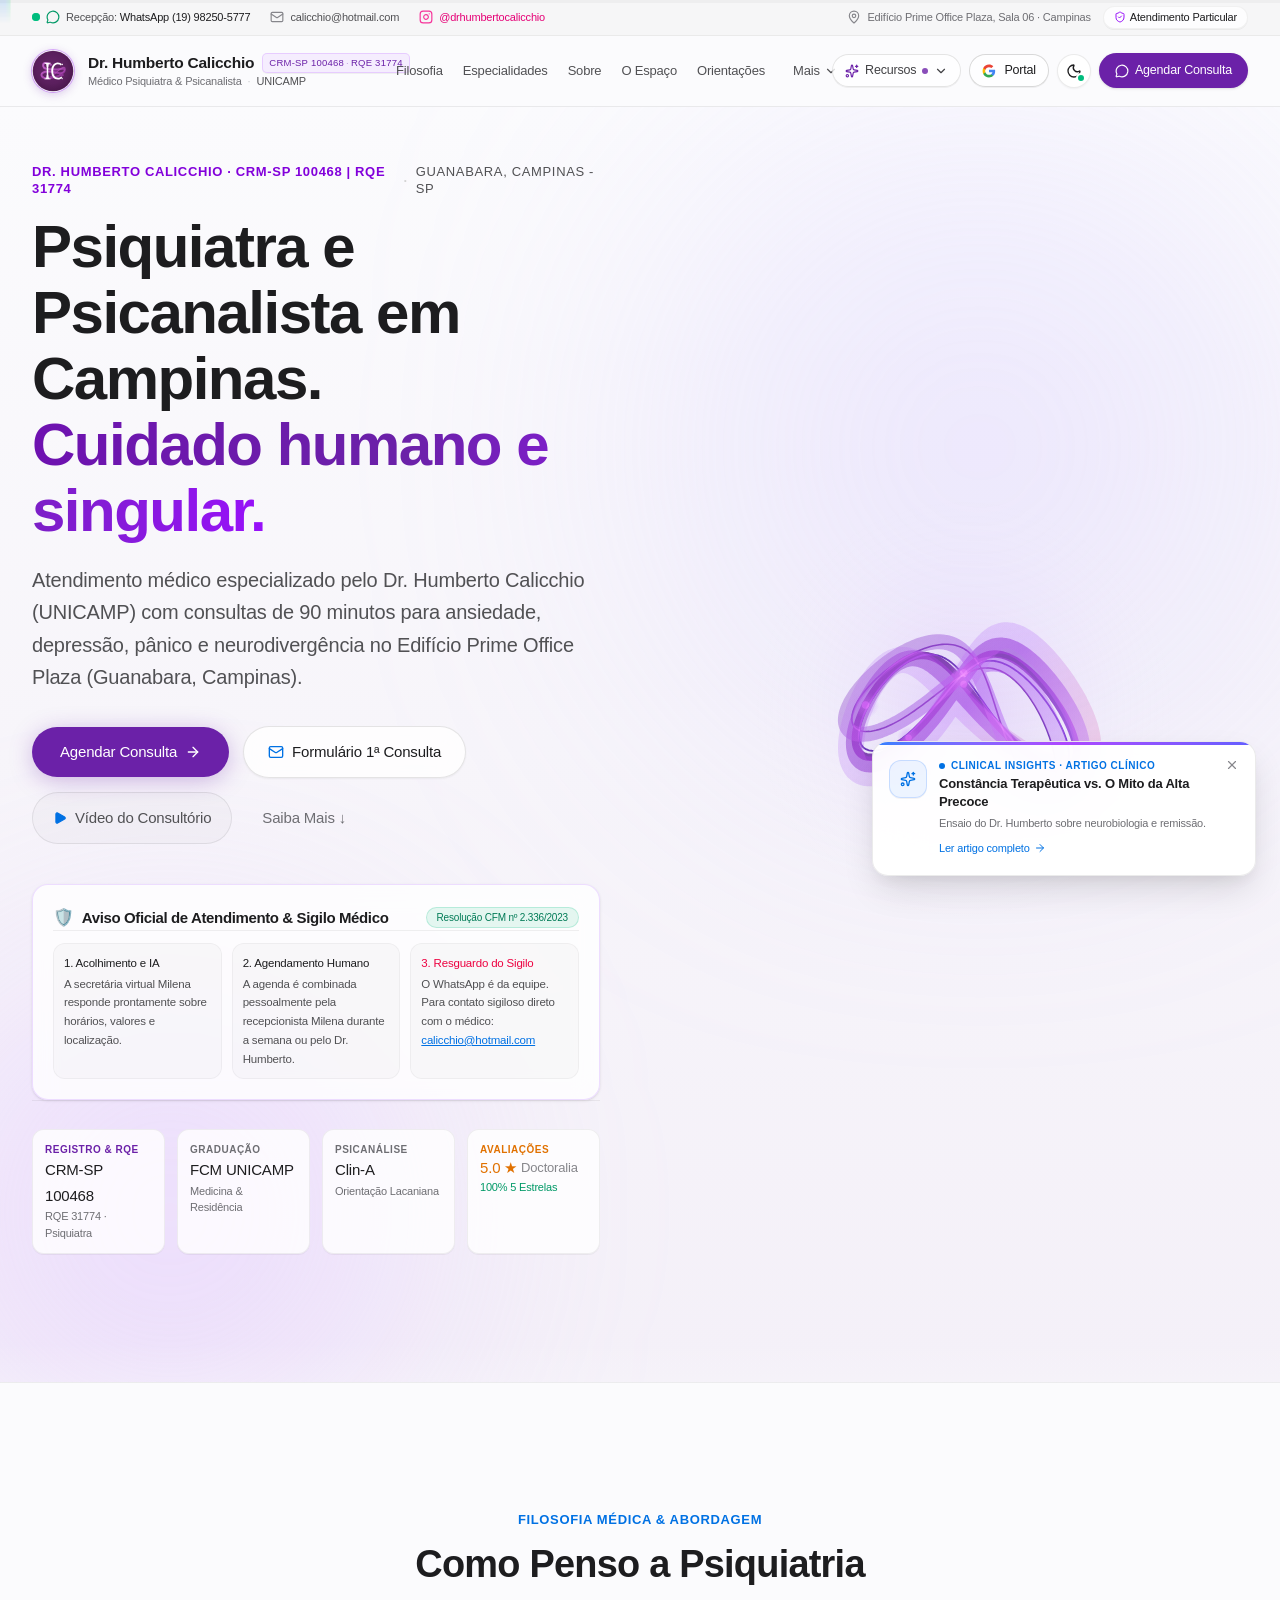
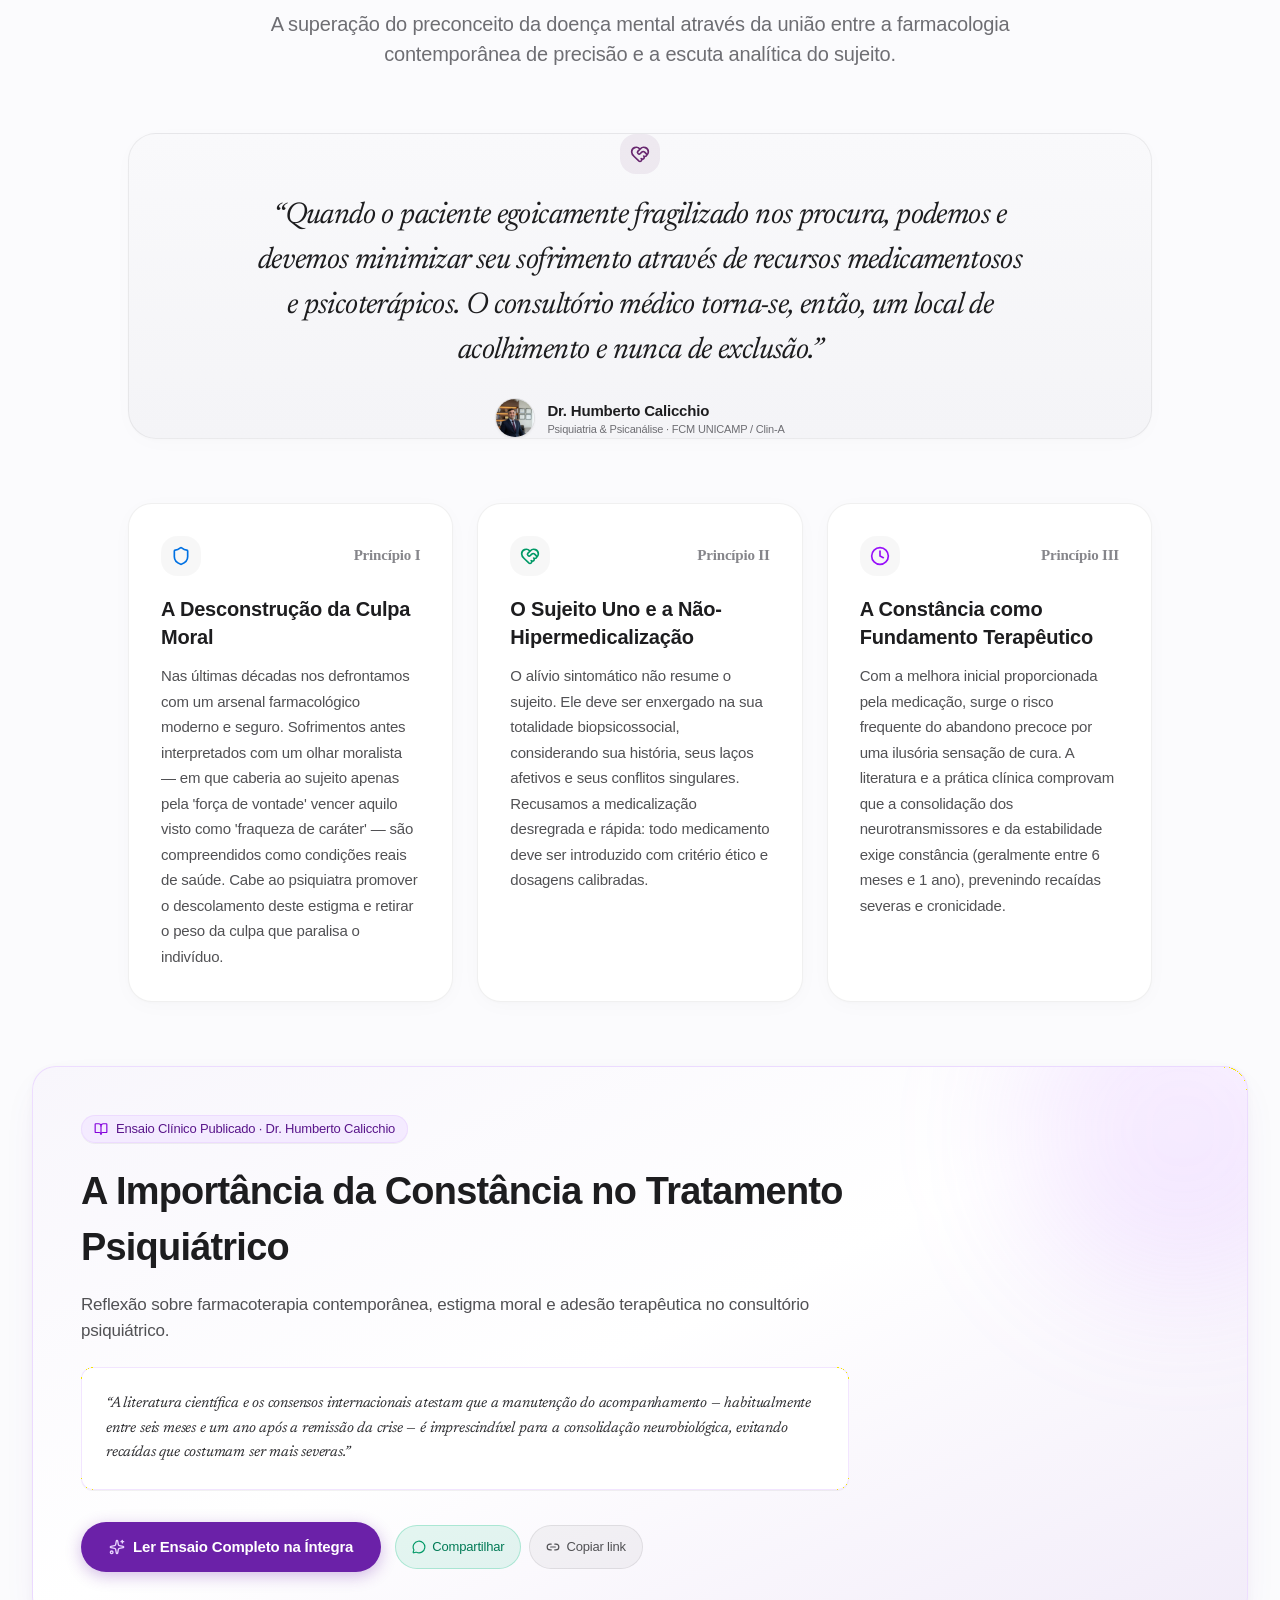
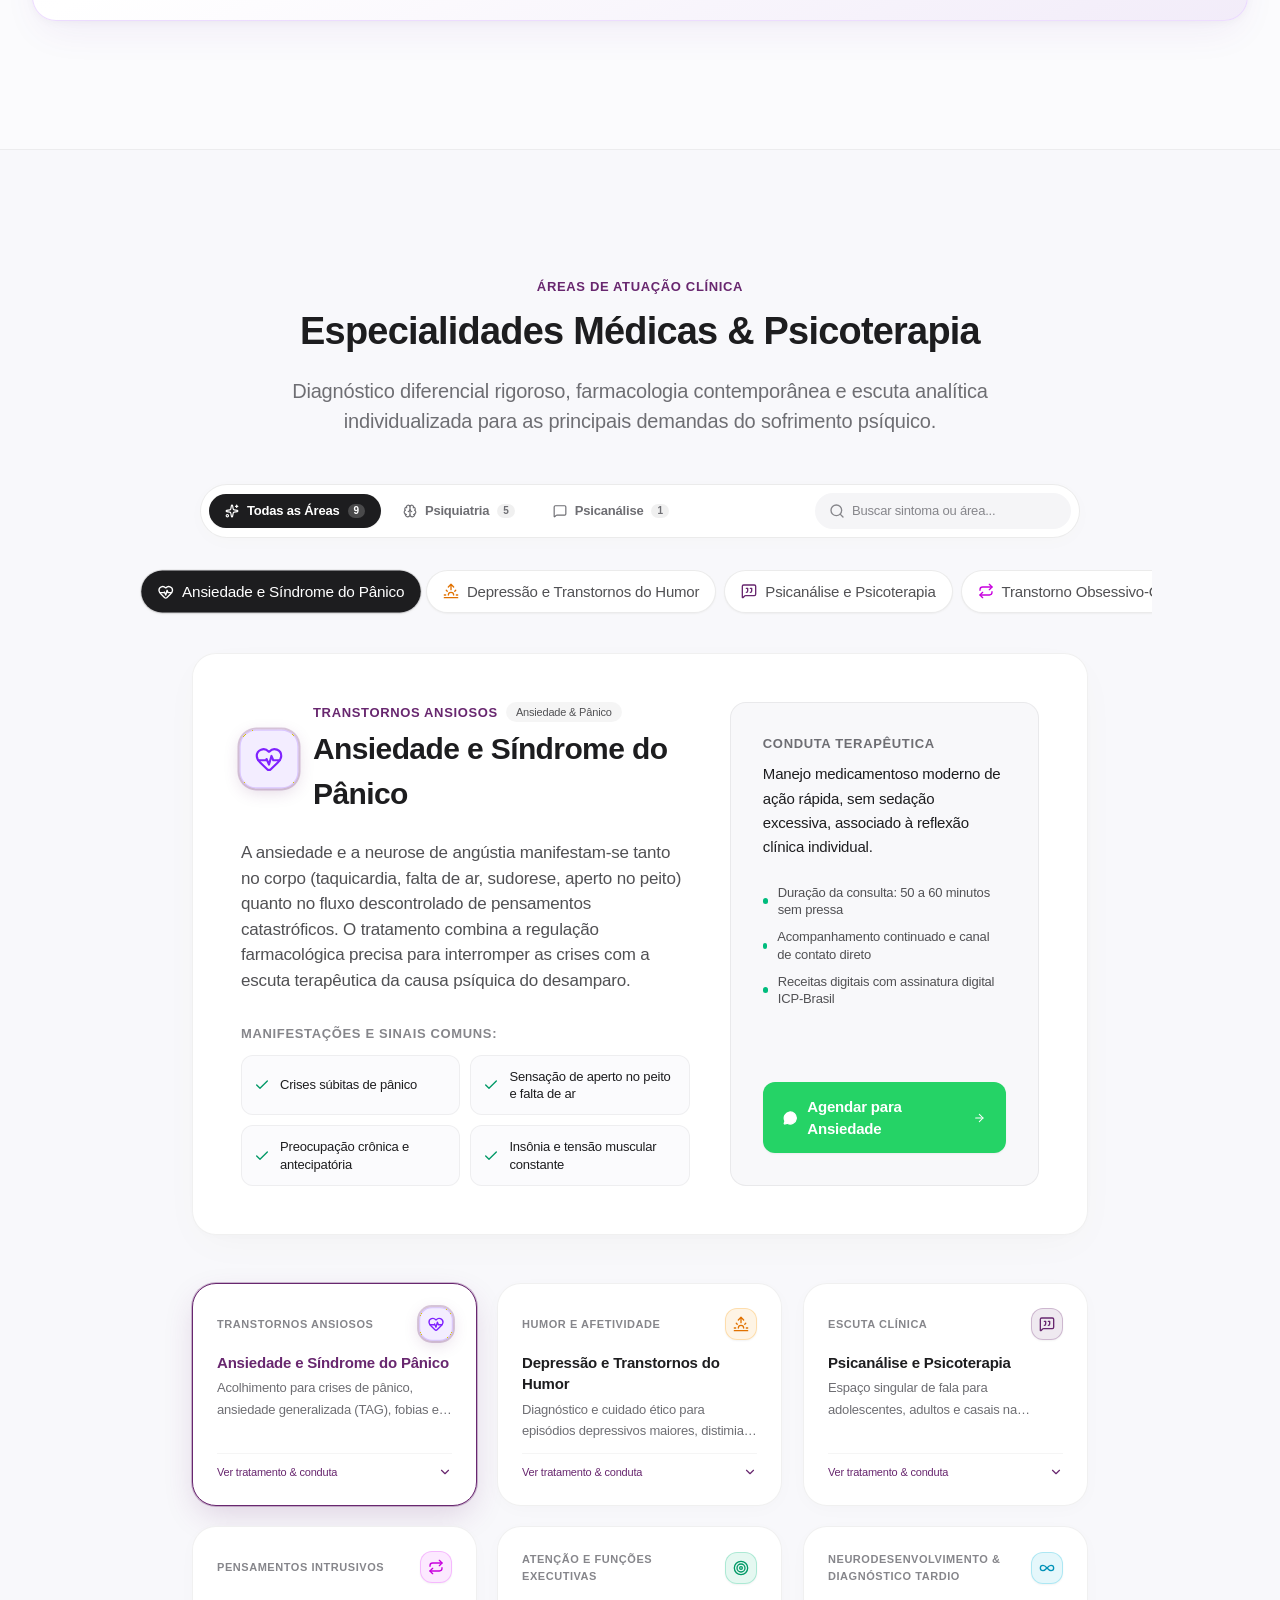
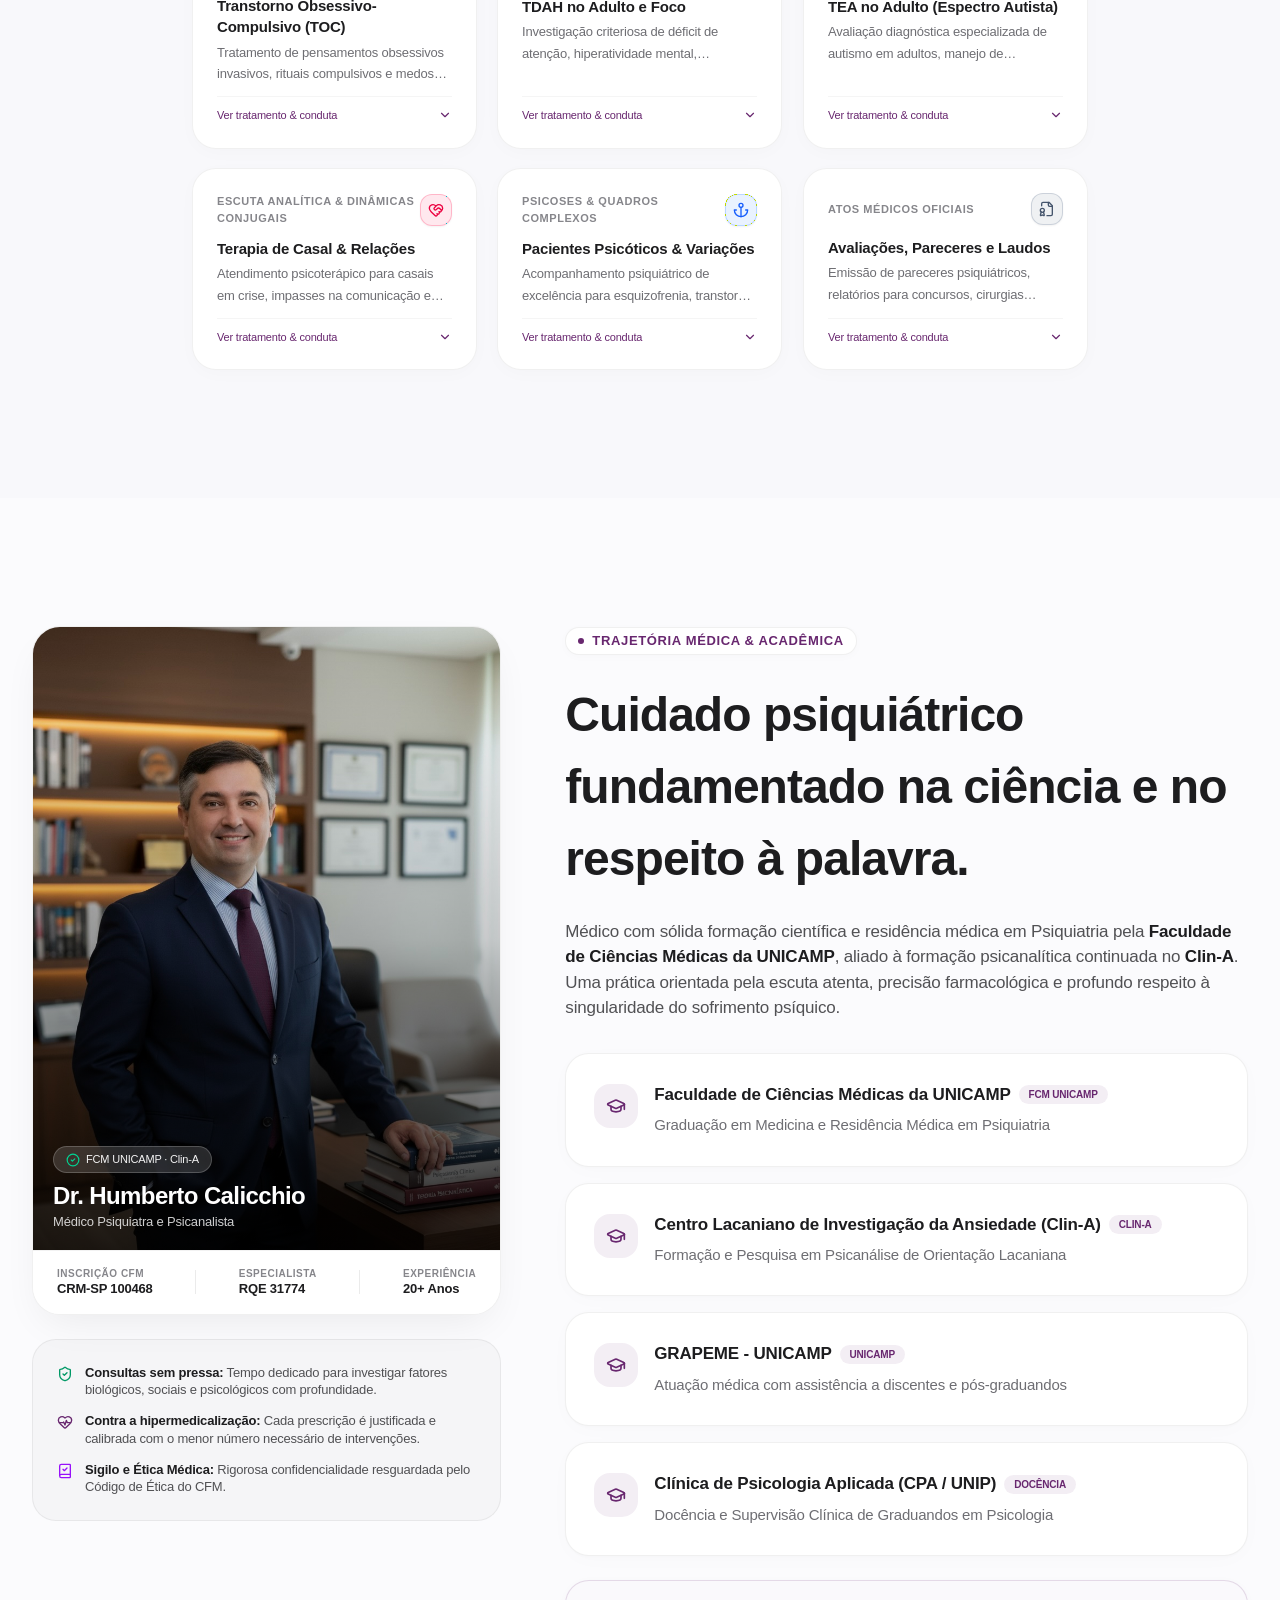
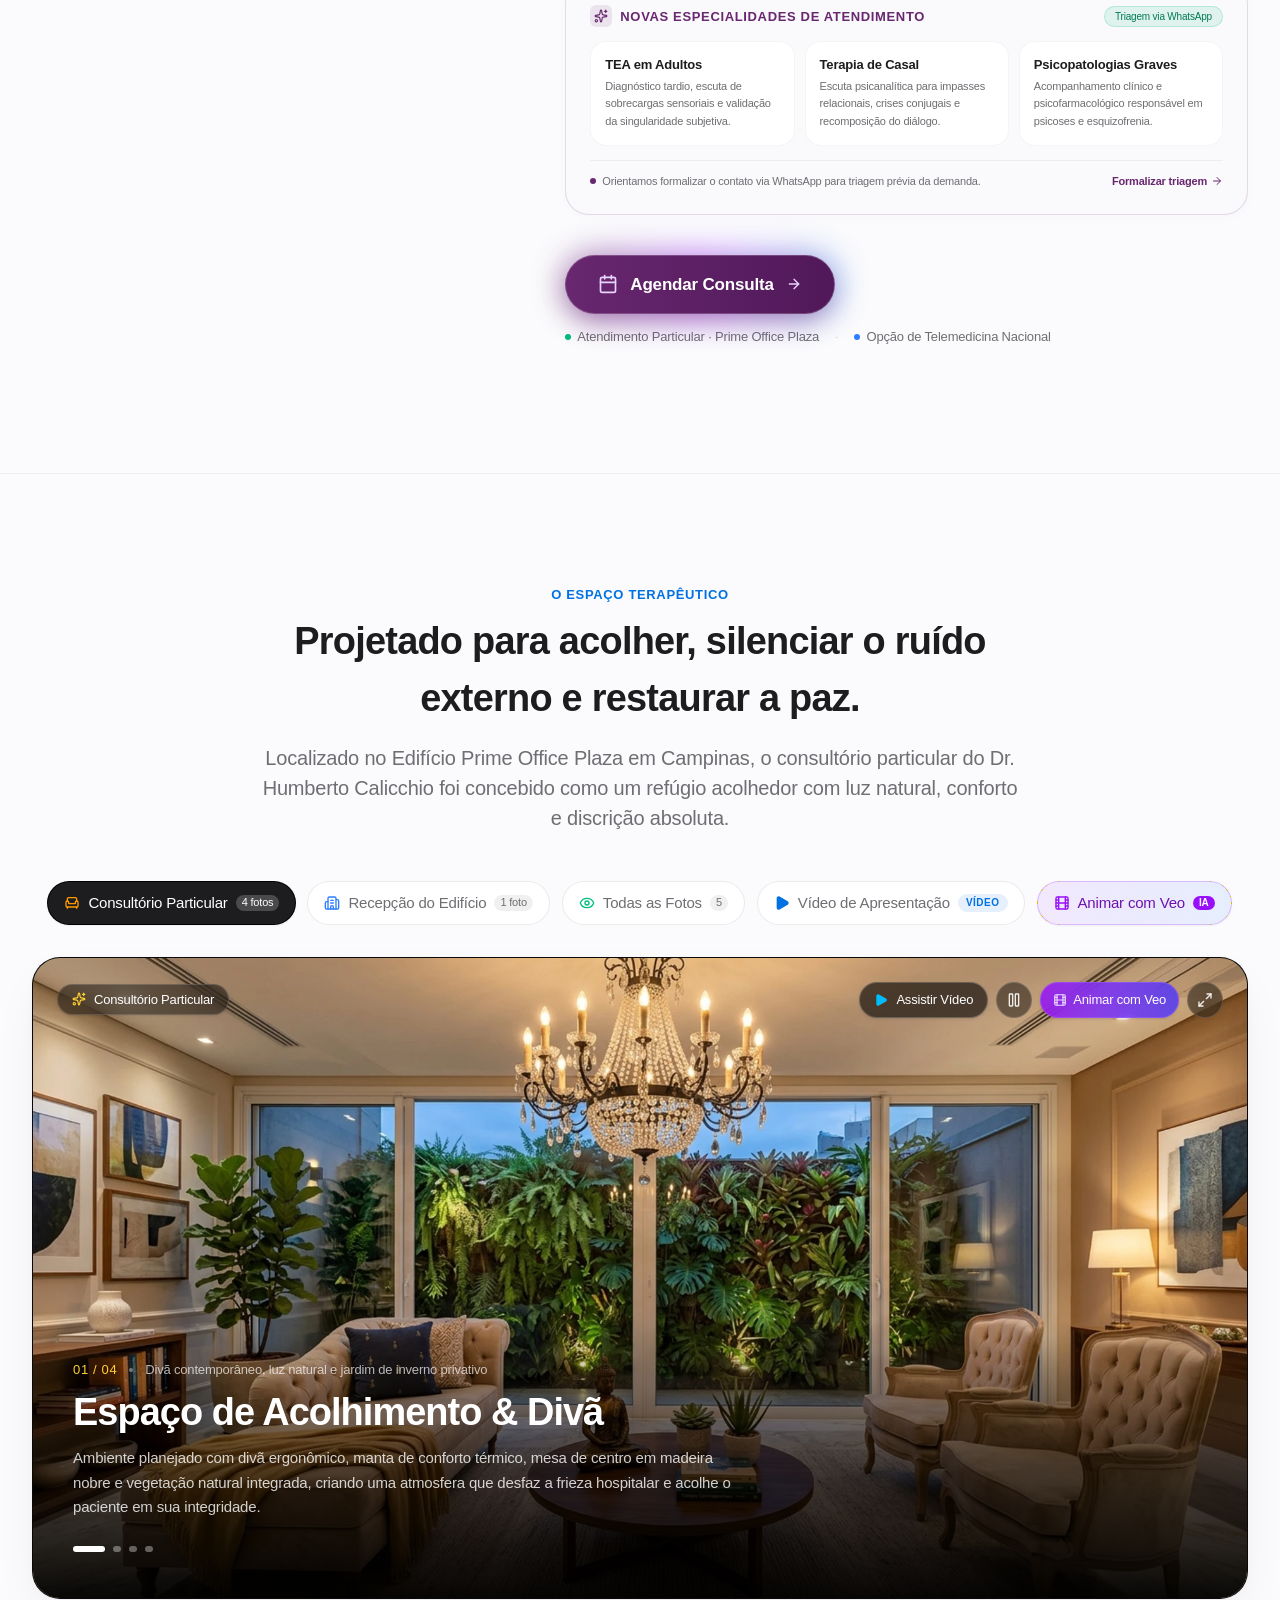
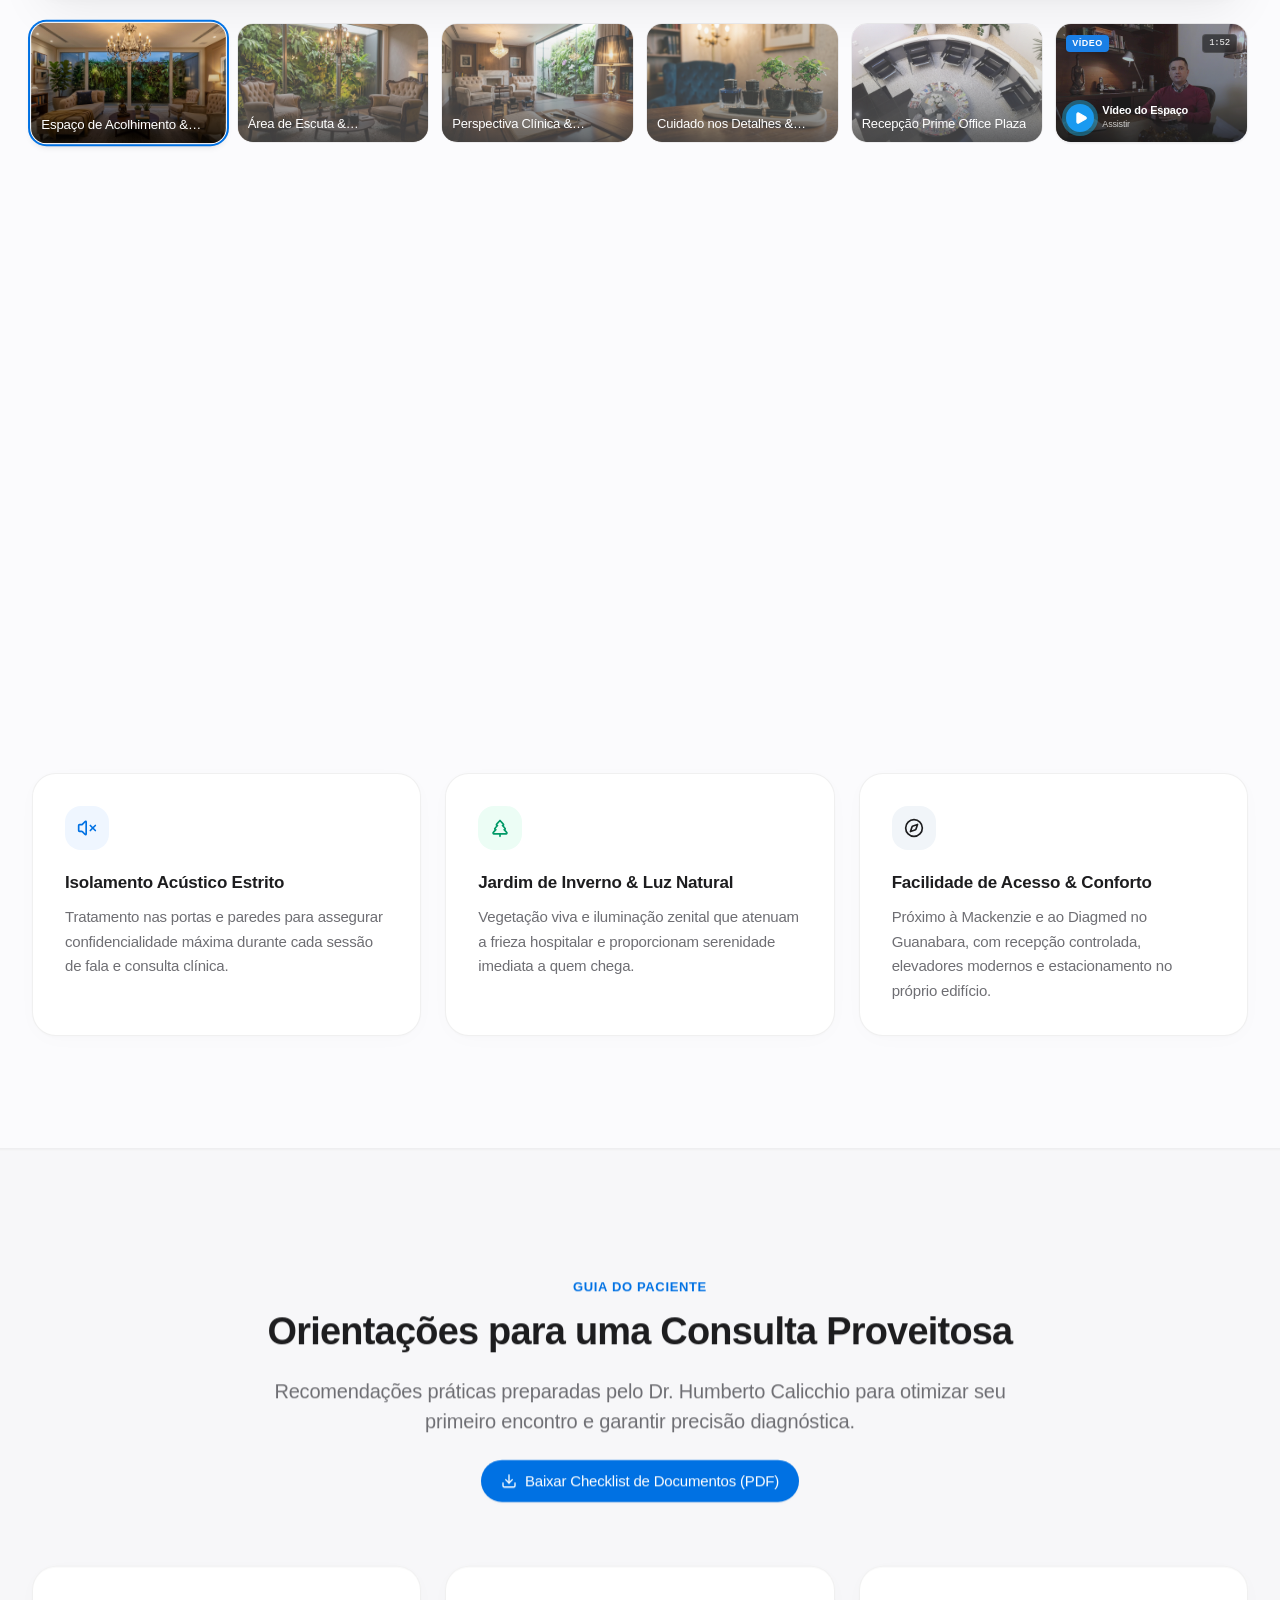
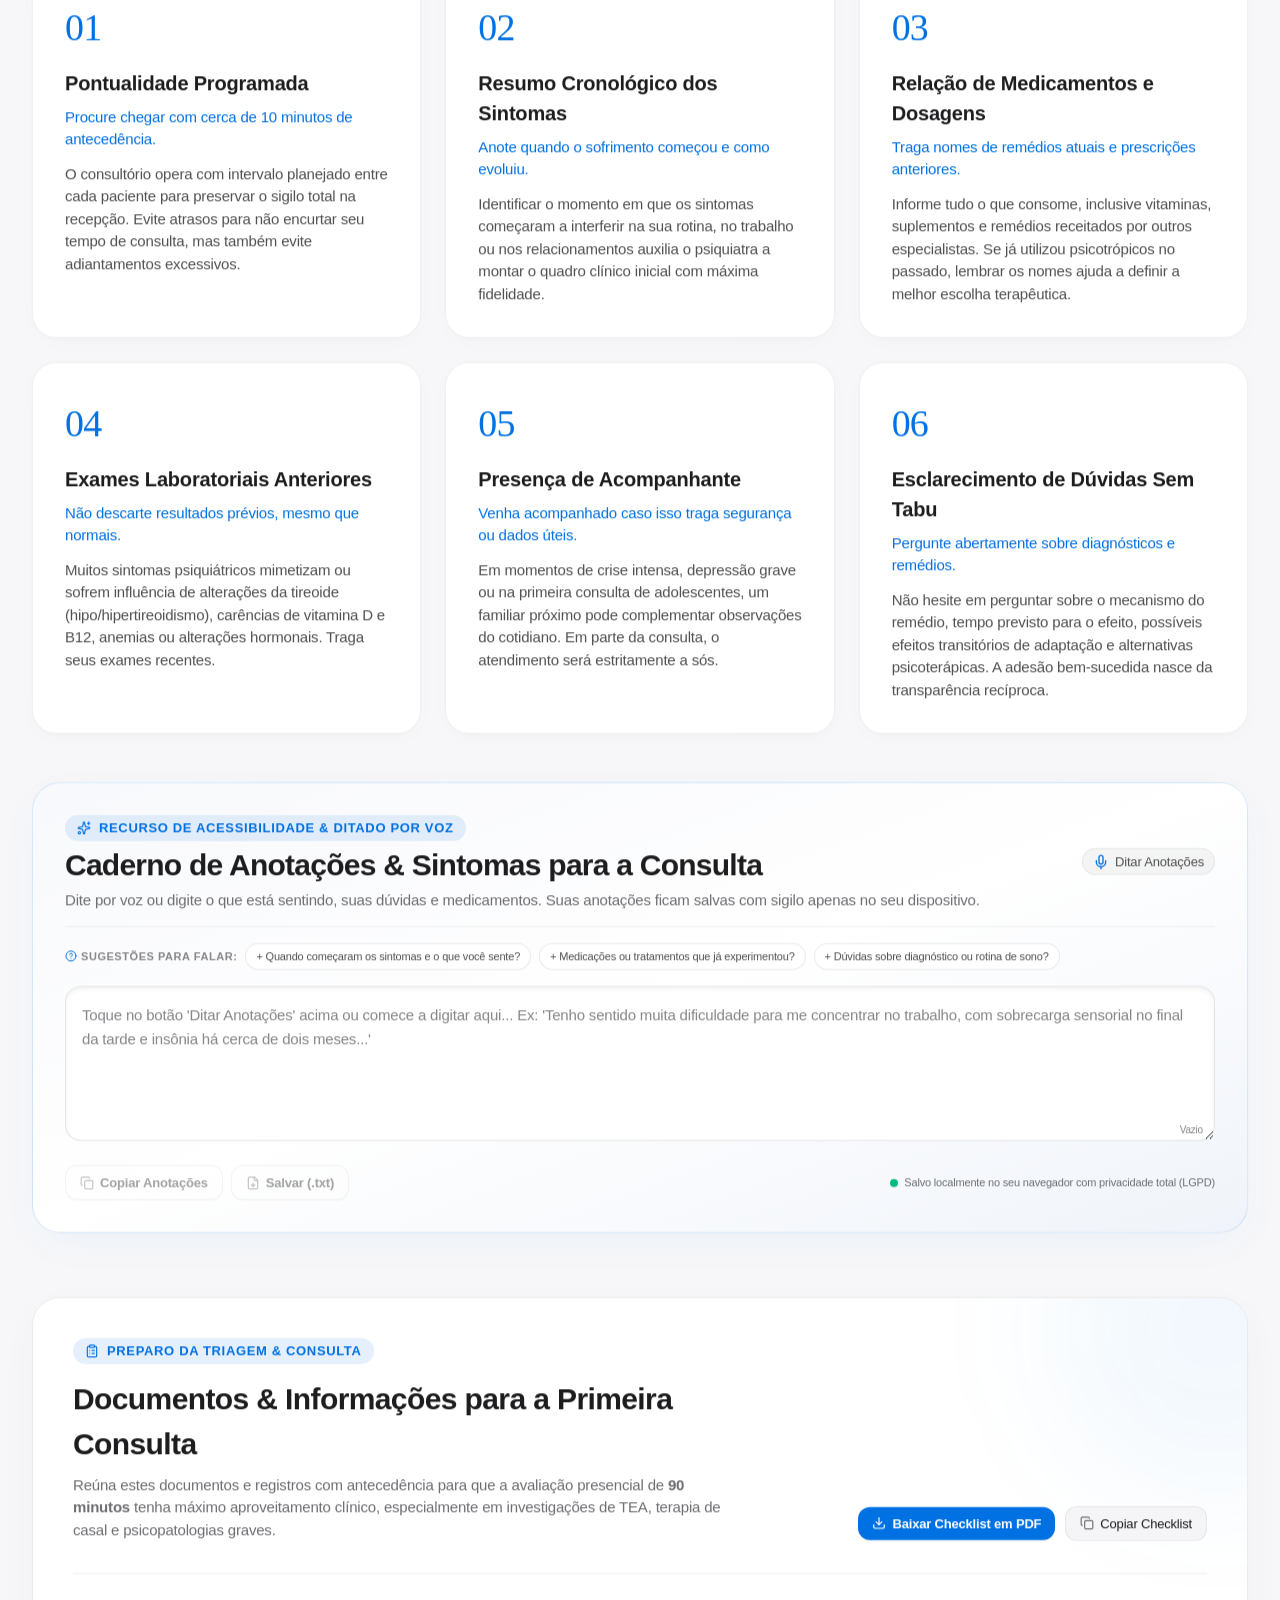
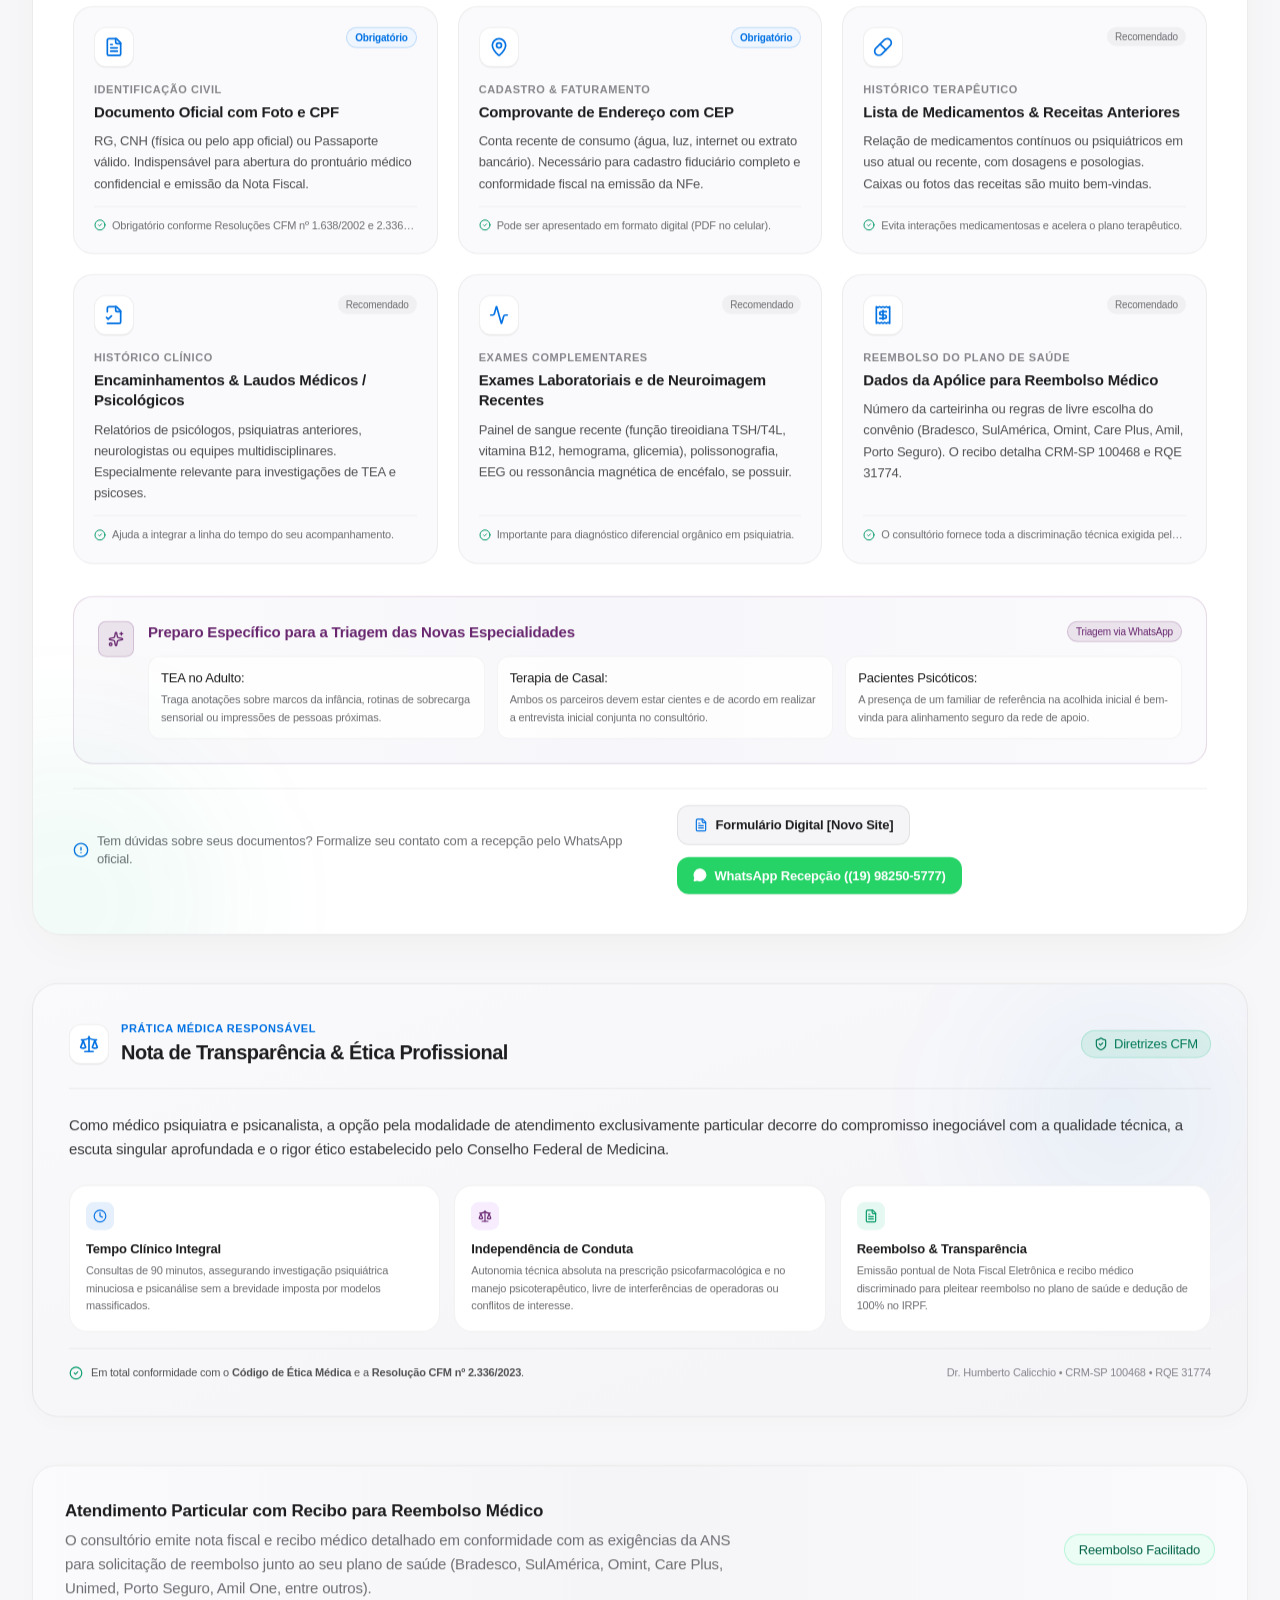
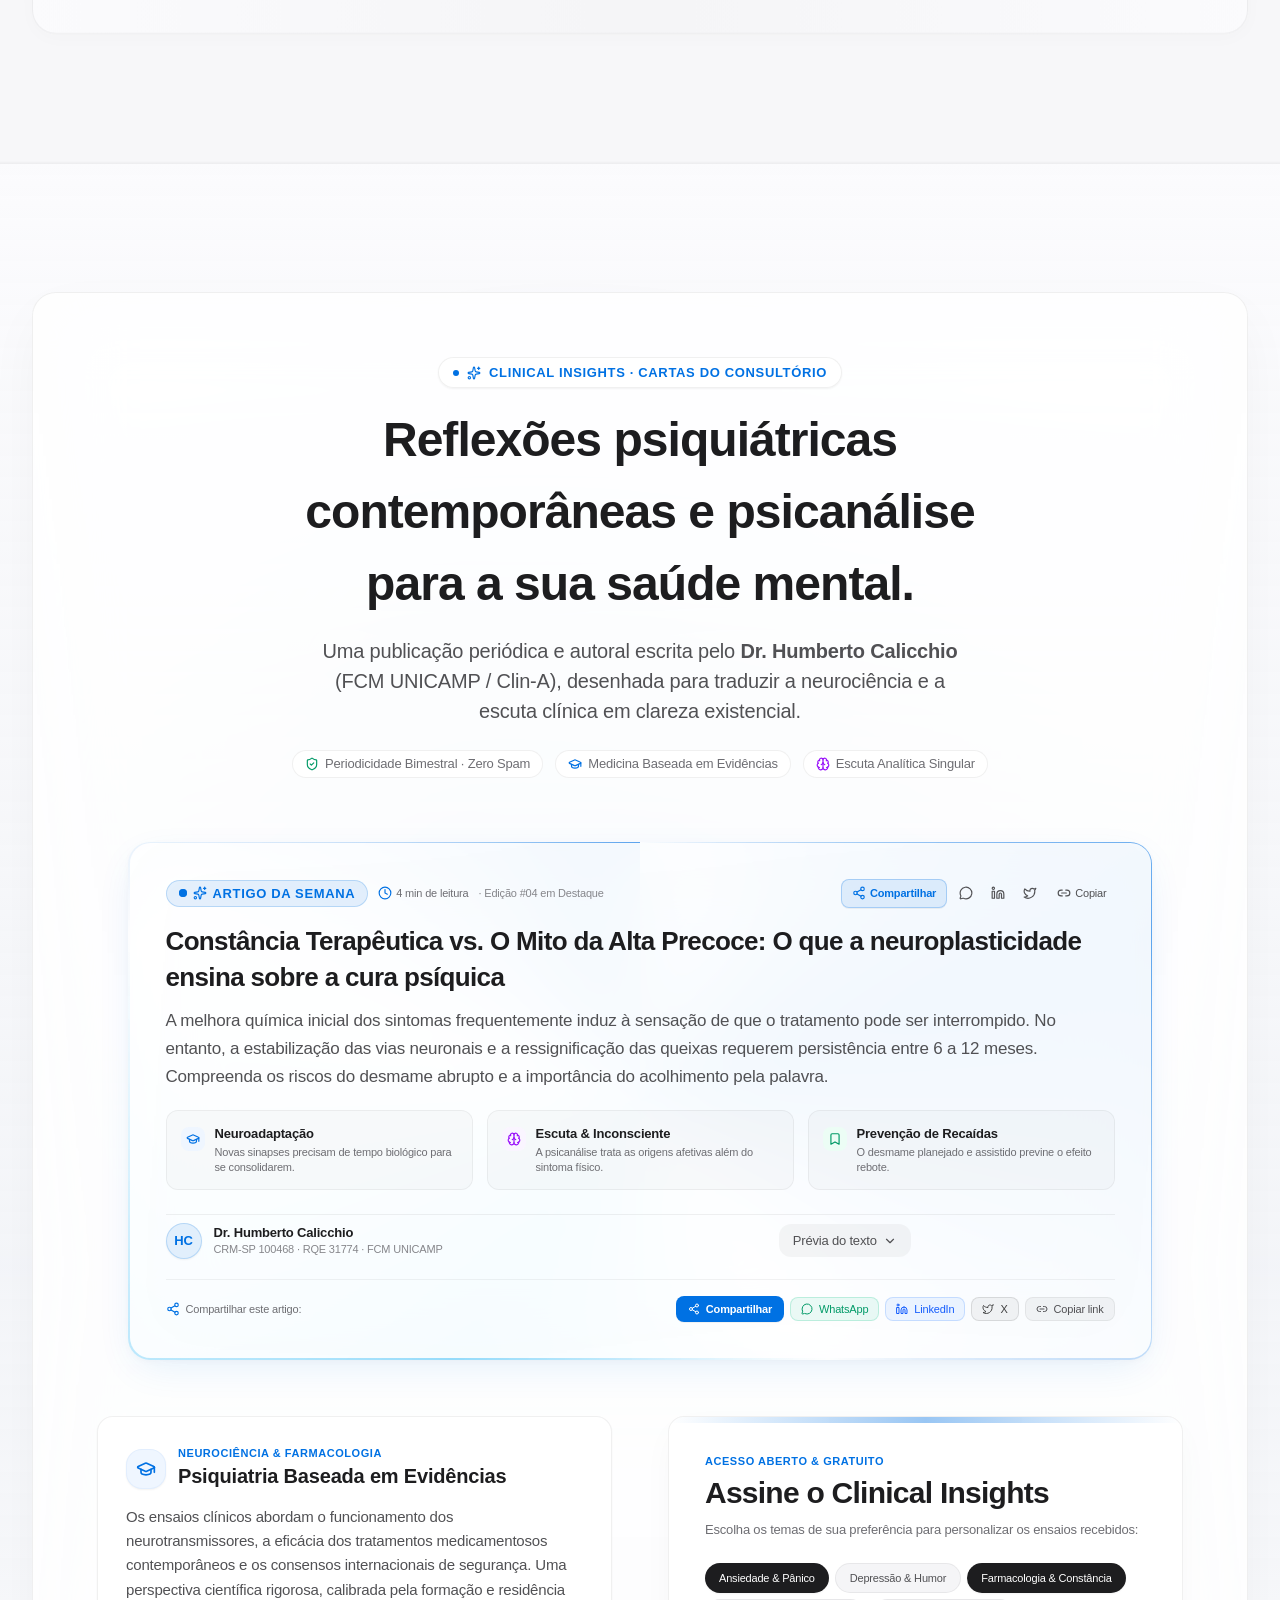
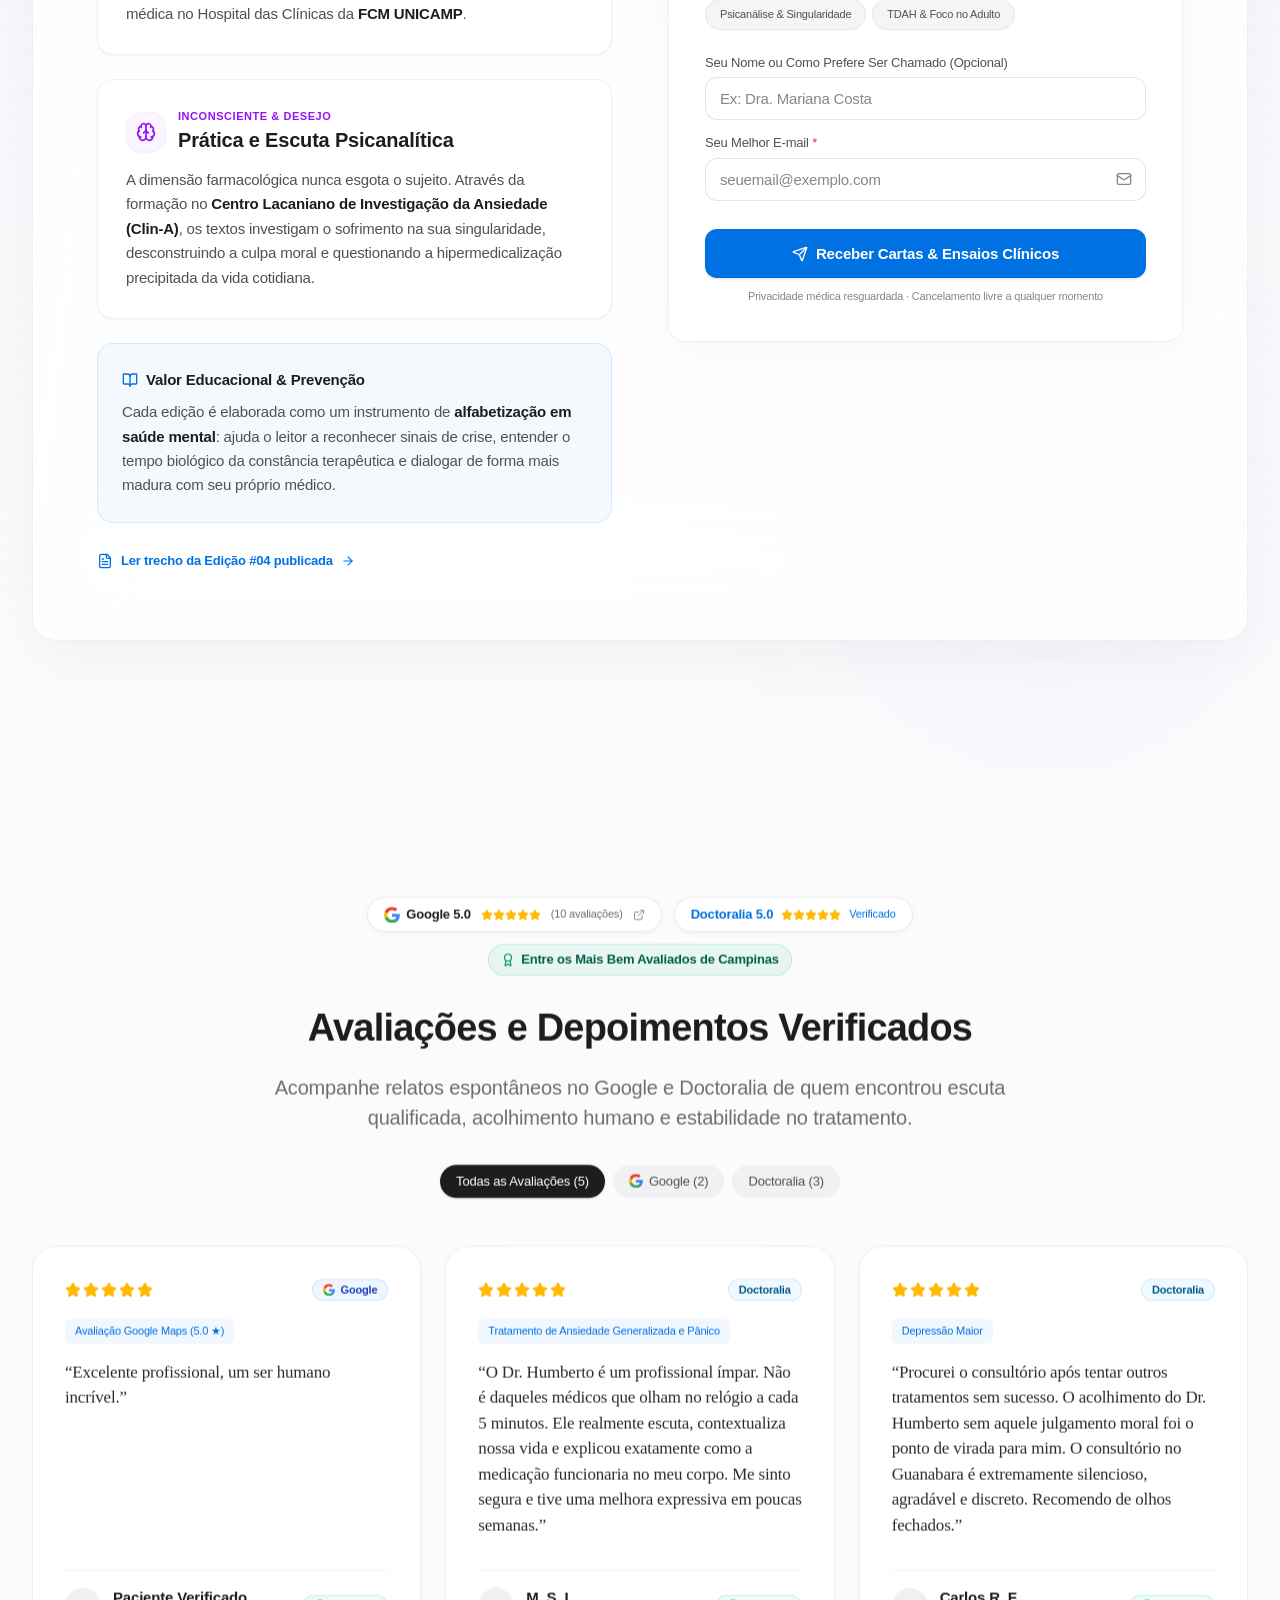
==== commit e83edae6: "Add files via upload" ====
--- a/index.html
+++ b/index.html
@@ -174,7 +174,38 @@
     <link href="https://fonts.googleapis.com/css2?family=Newsreader:ital,opsz,wght@0,6..72,300..600;1,6..72,400..500&family=Plus+Jakarta+Sans:wght@300;400;500;600;700&display=swap" rel="stylesheet" />
 
     <!-- Animação Suave de Fade-In no Scroll das Seções -->
-    <style>section.scroll-fade-init{opacity:0;will-change:opacity, transform;transition:opacity .85s cubic-bezier(.16,1,.3,1),transform .85s cubic-bezier(.16,1,.3,1);transform:translateY(28px)}section.scroll-fade-in{opacity:1!important;transform:translateY(0)!important}@media (prefers-reduced-motion:reduce){section.scroll-fade-init{opacity:1!important;transition:none!important;transform:none!important}}</style>
+    <style>
+      /* Estilos para animação fluida de aparição ao rolar a página */
+      section.scroll-fade-init {
+        opacity: 0;
+        transform: translateY(28px);
+        transition: opacity 0.85s cubic-bezier(0.16, 1, 0.3, 1), transform 0.85s cubic-bezier(0.16, 1, 0.3, 1);
+        will-change: opacity, transform;
+      }
+      section.scroll-fade-in {
+        opacity: 1 !important;
+        transform: translateY(0) !important;
+      }
+      @media (prefers-reduced-motion: reduce) {
+        section.scroll-fade-init {
+          opacity: 1 !important;
+          transform: none !important;
+          transition: none !important;
+        }
+      }
+      /* Correção Definitiva para Mobile (Chrome e Safari no iPhone/Android):
+         Evita colisão entre o botão flutuante e a barra inferior de navegação */
+      @media (max-width: 640px) {
+        #chat-trigger-container,
+        #floating-whatsapp-booking-button {
+          display: none !important;
+        }
+        #mobile-sticky-action-bar {
+          bottom: max(0.85rem, env(safe-area-inset-bottom, 0.85rem)) !important;
+          z-index: 9999 !important;
+        }
+      }
+    </style>
     <script>
       (function() {
         if (typeof window === 'undefined') return;
@@ -527,7 +558,7 @@
               "name": "Onde fica localizado o consultório em Campinas?",
               "acceptedAnswer": {
                 "@type": "Answer",
-                "text": "O consultório está localizado no Edifício Prime Office Plaza, na Rua Clóvis Bevilacqua, 243, Sala 06, no tradicional bairro Jardim Brasil / Guanabara em Campinas - SP (a cerca de 300 metros da Universidade Presbiteriana Mackenzie e próximo ao Diagmed), com serviço de manobrista no subsolo e total acessibilidade."
+                "text": "O consultório está localizado no Edifício Prime Office Plaza, na Rua Clóvis Bevilacqua, 243, Sala 06, no tradicional bairro Jardim Brasil / Guanabara em Campinas - SP (a cerca de 300 metros da Universidade Presbiteriana Mackenzie e próximo ao Diagmed), com vagas de estacionamento na frente do prédio e total acessibilidade."
               }
             },
             {
@@ -540,10 +571,10 @@
             },
             {
               "@type": "Question",
-              "name": "O consultório oferece estacionamento com manobrista (valet)?",
+              "name": "O consultório possui vagas de estacionamento?",
               "acceptedAnswer": {
                 "@type": "Answer",
-                "text": "Sim, o Edifício Prime Office Plaza conta com estacionamento privativo coberto no subsolo e serviço profissional de manobrista (valet), além de portaria com controle biométrico 24 horas e elevadores com acessibilidade para pessoas com mobilidade reduzida."
+                "text": "Sim, o Edifício Prime Office Plaza conta com 4 vagas na frente do prédio destinadas a pacientes (sem manobrista). Além disso, como o consultório fica localizado exatamente em frente a uma praça com extensão muito ampla, há grande facilidade e tranquilidade para deixar o carro estacionado na própria rua, além de segurança no edifício (das 08h às 21h) e elevadores modernos com acessibilidade total."
               }
             }
           ]
@@ -575,84 +606,13 @@
       ]
     }
     </script>
-    <script type="module" crossorigin src="/assets/index-v16.js?v=16"></script>
+    <script type="module" crossorigin src="/assets/index-v17.js?v=17"></script>
     <link rel="stylesheet" crossorigin href="/assets/index-ZzAGmC6s.css">
-    
   </head>
   <body class="bg-[#08060c] text-[#f5f5f7] antialiased selection:bg-purple-700 selection:text-white">
     <div id="root">
       <!-- Conteúdo Semântico Pré-Renderizado para Indexação Imediata pelo Googlebot e Mecanismos de Busca -->
       <header style="max-width: 1200px; margin: 0 auto; padding: 20px 16px;">
-        <div style="background: linear-gradient(135deg, #1e1b4b 0%, #311042 100%); border: 1px solid #7e22ce; border-radius: 12px; padding: 16px 20px; margin-bottom: 24px; box-shadow: 0 4px 20px rgba(0,0,0,0.4);">
-          <div style="display: flex; flex-wrap: wrap; align-items: center; justify-content: space-between; gap: 12px;">
-            <div>
-              <div style="display: flex; align-items: center; gap: 8px;">
-                <span style="display: inline-block; width: 10px; height: 10px; border-radius: 50%; background: #22c55e;"></span>
-                <span style="font-size: 15px; font-weight: 700; color: #ffffff;">Novo Website do Dr. Humberto Calicchio — Pronto para Publicação</span>
-              </div>
-              <p style="font-size: 13px; color: #cbd5e1; margin: 4px 0 0 0;">
-                O domínio <code>www.psiquiatraemcampinas.com</code> ainda está apontando para o Wix antigo no DNS. Para substituir o Wix por este site novo, baixe o código completo abaixo.
-              </p>
-            </div>
-            <div style="display: flex; flex-wrap: wrap; gap: 10px; align-items: center;">
-              <a href="/site-pronto-para-hospedagem.zip" download="site-pronto-para-hospedagem.zip" onclick="downloadHostingZip(event)" id="btn-download-hospedagem" style="background: #16a34a; hover:bg-emerald-600; color: #ffffff; padding: 10px 18px; border-radius: 8px; font-size: 13px; font-weight: 700; text-decoration: none; display: inline-flex; align-items: center; gap: 6px; box-shadow: 0 2px 10px rgba(22, 163, 74, 0.4); cursor: pointer;">
-                📦 Baixar Arquivos da Hospedagem (.ZIP)
-              </a>
-              <a href="/projeto-completo.zip" download="projeto-completo.zip" onclick="downloadCompleteZip(event)" style="background: #9333ea; hover:bg-purple-700; color: #ffffff; padding: 10px 14px; border-radius: 8px; font-size: 13px; font-weight: 600; text-decoration: none; display: inline-flex; align-items: center; gap: 6px; box-shadow: 0 2px 8px rgba(147, 51, 234, 0.4); cursor: pointer;">
-                💻 Código Completo (.ZIP)
-              </a>
-              <a href="/checklist-consulta.html" target="_blank" style="background: rgba(255,255,255,0.1); border: 1px solid rgba(255,255,255,0.2); color: #ffffff; padding: 10px 14px; border-radius: 8px; font-size: 13px; font-weight: 500; text-decoration: none;">
-                📄 Checklist de Consulta
-              </a>
-            </div>
-            <script>
-              function downloadHostingZip(e) {
-                if (e) e.preventDefault();
-                const btn = document.getElementById("btn-download-hospedagem");
-                if (btn) btn.innerHTML = "⏳ Baixando pacote...";
-                fetch("/site-pronto-para-hospedagem.zip")
-                  .then(r => {
-                    if (!r.ok) throw new Error("Status " + r.status);
-                    return r.blob();
-                  })
-                  .then(blob => {
-                    const u = URL.createObjectURL(blob);
-                    const a = document.createElement("a");
-                    a.href = u;
-                    a.download = "site-pronto-para-hospedagem.zip";
-                    document.body.appendChild(a);
-                    a.click();
-                    document.body.removeChild(a);
-                    URL.revokeObjectURL(u);
-                    if (btn) btn.innerHTML = "✅ Download Pronto na sua pasta!";
-                    setTimeout(() => { if (btn) btn.innerHTML = "📦 Baixar Arquivos da Hospedagem (.ZIP)"; }, 4000);
-                  })
-                  .catch(err => {
-                    console.error("Falha no download via blob, tentando direto:", err);
-                    window.location.href = "/site-pronto-para-hospedagem.zip";
-                  });
-              }
-              function downloadCompleteZip(e) {
-                if (e) e.preventDefault();
-                fetch("/projeto-completo.zip")
-                  .then(r => r.blob())
-                  .then(blob => {
-                    const u = URL.createObjectURL(blob);
-                    const a = document.createElement("a");
-                    a.href = u;
-                    a.download = "projeto-completo.zip";
-                    document.body.appendChild(a);
-                    a.click();
-                    document.body.removeChild(a);
-                    URL.revokeObjectURL(u);
-                  })
-                  .catch(() => {
-                    window.location.href = "/projeto-completo.zip";
-                  });
-              }
-            </script>
-          </div>
-        </div>
         <nav aria-label="Navegação do Consultório">
           <p style="font-size: 14px; margin: 0; color: #94a3b8;">
             <strong>Dr. Humberto Calicchio</strong> — CRM-SP 100468 | RQE 31774
@@ -665,6 +625,47 @@
 
       <main style="max-width: 1200px; margin: 0 auto; padding: 0 16px 40px 16px;">
         <article>
+          <!-- Card de Apresentação Oficial do Disclaimer do WhatsApp (Ético e Legal) -->
+          <div style="background: linear-gradient(135deg, rgba(30, 27, 75, 0.9) 0%, rgba(15, 23, 42, 0.95) 100%); border: 1.5px solid #38bdf8; border-radius: 14px; padding: 22px 24px; margin-bottom: 28px; box-shadow: 0 8px 30px rgba(14, 165, 233, 0.15);">
+            <div style="display: flex; align-items: center; justify-content: space-between; flex-wrap: wrap; gap: 10px; margin-bottom: 14px; border-bottom: 1px solid rgba(56, 189, 248, 0.2); padding-bottom: 12px;">
+              <div style="display: flex; align-items: center; gap: 10px;">
+                <span style="font-size: 24px;">🛡️</span>
+                <div>
+                  <h2 style="font-size: 17px; font-weight: 700; color: #38bdf8; margin: 0;">Disclaimer Oficial de Atendimento & Sigilo do WhatsApp</h2>
+                  <p style="font-size: 12px; color: #94a3b8; margin: 2px 0 0 0;">Configurado no sistema para ser enviado <strong>exclusivamente na 1ª mensagem</strong> de cada paciente (nunca repetido nas seguintes)</p>
+                </div>
+              </div>
+              <span style="background: rgba(34, 197, 94, 0.2); border: 1px solid #22c55e; color: #4ade80; font-size: 11px; font-weight: 700; padding: 4px 10px; border-radius: 9999px; text-transform: uppercase; letter-spacing: 0.5px;">
+                ● Ativo no WhatsApp
+              </span>
+            </div>
+
+            <div style="background: rgba(0, 0, 0, 0.4); border-left: 4px solid #38bdf8; border-radius: 8px; padding: 16px 18px; margin-bottom: 16px;">
+              <p style="font-family: system-ui, -apple-system, sans-serif; font-size: 14px; line-height: 1.6; color: #f1f5f9; margin: 0; white-space: pre-line;">
+<strong>Olá! Bem-vindo(a) ao canal de atendimento do consultório do Dr. Humberto Calicchio.</strong>
+
+<strong>*Aviso Inicial (Disclaimer de Atendimento):*</strong>
+Você está conversando com a Assistente Virtual (Inteligência Artificial) do consultório. Estou à disposição para responder prontamente a quaisquer dúvidas práticas sobre valores de consulta, duração e visão multifatorial do tratamento, retornos, localização e orientações preparatórias.
+
+No momento do agendamento, entrarão em contato figuras humanas da nossa equipe — geralmente nossa secretária Milena durante a semana, ou o próprio Dr. Humberto (inclusive aos finais de semana).
+
+🔒 <strong>*Para seu resguardo e privacidade legal:*</strong> Este WhatsApp é acessado pela equipe administrativa. Por gentileza, <strong>*não exponha informações médicas íntimas ou confidenciais por aqui*</strong>. Caso queira um contato direto, reservado e estritamente sigiloso com o médico, envie um e-mail para: <strong>calicchio@hotmail.com</strong> (única via de acesso direto e sigiloso com o Dr. Humberto).
+              </p>
+            </div>
+
+            <div style="display: grid; grid-template-columns: repeat(auto-fit, minmax(260px, 1fr)); gap: 12px; font-size: 12px; color: #cbd5e1;">
+              <div style="background: rgba(255,255,255,0.03); border: 1px solid rgba(255,255,255,0.08); border-radius: 8px; padding: 10px 14px;">
+                <strong style="color: #67e8f9;">1. Transparência da IA:</strong> Deixa claro logo de início que o primeiro contato é realizado pela IA para esclarecer dúvidas práticas.
+              </div>
+              <div style="background: rgba(255,255,255,0.03); border: 1px solid rgba(255,255,255,0.08); border-radius: 8px; padding: 10px 14px;">
+                <strong style="color: #a78bfa;">2. Transição Humana:</strong> Explica que o agendamento final é feito pela secretária Milena ou pelo Dr. Humberto.
+              </div>
+              <div style="background: rgba(255,255,255,0.03); border: 1px solid rgba(255,255,255,0.08); border-radius: 8px; padding: 10px 14px;">
+                <strong style="color: #f43f5e;">3. Resguardo e Sigilo Médico:</strong> Orienta a não expor intimidades no WhatsApp compartilhado e dá a via de e-mail confidencial.
+              </div>
+            </div>
+          </div>
+
           <h1 style="font-size: 28px; line-height: 1.3; margin-bottom: 16px; color: #f8fafc;">
             Psiquiatra em Campinas — Dr. Humberto Calicchio | CRM-SP 100468 / RQE 31774
           </h1>
@@ -708,8 +709,16 @@
               E-mail: calicchio@hotmail.com
             </address>
             <p style="font-size: 14px; color: #64748b; margin-top: 8px;">
-              Edifício comercial de alto padrão com serviço de manobrista (valet) no subsolo, acessibilidade completa para PCD e portaria com controle biométrico 24 horas.
-              Atendimento com hora marcada: Segundas, Terças e Quintas-feiras, das 08h às 19h.
+              Edifício comercial com 4 vagas na frente do prédio destinadas a pacientes (sem manobrista), grande facilidade para estacionar na rua ao redor da ampla praça em frente, acessibilidade completa para PCD e segurança das 08h às 21h.
+            </p>
+            <div style="font-size: 14px; color: #e2e8f0; margin-top: 12px; background: rgba(255,255,255,0.03); padding: 12px 16px; border-radius: 12px; border: 1px solid rgba(255,255,255,0.08);">
+              <p style="font-weight: 600; color: #38bdf8; margin-bottom: 6px;">🕒 Horários de Atendimento (com hora marcada):</p>
+              <p style="margin: 4px 0; color: #cbd5e1;">• <strong>Segundas, Terças e Quintas-feiras:</strong> das 08h às 19h</p>
+              <p style="margin: 4px 0; color: #cbd5e1;">• <strong>Sextas-feiras:</strong> 1 sexta ao mês (data definida previamente a cada mês), das 08h às 19h</p>
+              <p style="margin-top: 6px; font-size: 12px; color: #94a3b8; font-style: italic;">Atendimento exclusivamente particular com recibo e Nota Fiscal para reembolso e IRPF.</p>
+            </div>
+            <p style="font-size: 12px; color: #94a3b8; margin-top: 10px; line-height: 1.5; font-style: italic;">
+              🔒 <strong>Nota de privacidade:</strong> O WhatsApp do consultório é compartilhado com a equipe de recepção exclusivamente para agendamentos e esclarecimentos administrativos. Por gentileza, não envie detalhes clínicos ou questões sigilosas por este canal. Seus relatos de saúde serão acolhidos com total sigilo médico durante a consulta.
             </p>
           </section>
 
@@ -731,9 +740,10 @@
 
               <h3 style="font-size: 16px; color: #e2e8f0; margin-top: 16px;">Como agendar uma consulta presencial ou telemedicina?</h3>
               <p>O agendamento é realizado por contato humano diretamente pelo WhatsApp oficial (19) 98250-5777 ou pelo e-mail calicchio@hotmail.com. Não utilizamos sistemas robotizados de autoagendamento: a recepcionista Milena ou o Dr. Humberto organiza o melhor dia e horário na agenda oficial.</p>
+              <p style="font-size: 12px; color: #94a3b8; margin-top: 6px; font-style: italic;">Aviso de sigilo: O WhatsApp é compartilhado com a recepção para agendamentos. Solicitamos a gentileza de não expor informações clínicas ou sigilosas por mensagem.</p>
 
               <h3 style="font-size: 16px; color: #e2e8f0; margin-top: 16px;">Onde fica o consultório no Guanabara e tem estacionamento?</h3>
-              <p>O consultório fica no Edifício Prime Office Plaza, na Rua Clóvis Bevilacqua, 243, Sala 06, no Guanabara, Campinas - SP, próximo à Universidade Mackenzie. O edifício oferece estacionamento privativo coberto com serviço de manobrista no subsolo e elevadores acessíveis.</p>
+              <p>O consultório fica no Edifício Prime Office Plaza, na Rua Clóvis Bevilacqua, 243, Sala 06, no Guanabara, Campinas - SP, próximo à Universidade Mackenzie. O edifício dispõe de 4 vagas na frente do prédio para pacientes (sem manobrista). Além disso, como fica localizado exatamente em frente a uma praça com extensão muito ampla, há bastante facilidade e tranquilidade para deixar o carro estacionado na própria rua, com segurança e elevadores acessíveis.</p>
 
               <h3 style="font-size: 16px; color: #e2e8f0; margin-top: 16px;">Como funciona a avaliação de TEA e TDAH no adulto?</h3>
               <p>A investigação é realizada a partir de anamnese clínica longitudinal do neurodesenvolvimento, mapeamento de sobrecargas sensoriais, funções executivas e diagnóstico diferencial com ansiedade e depressão, respeitando a singularidade de cada paciente neurodivergente.</p>
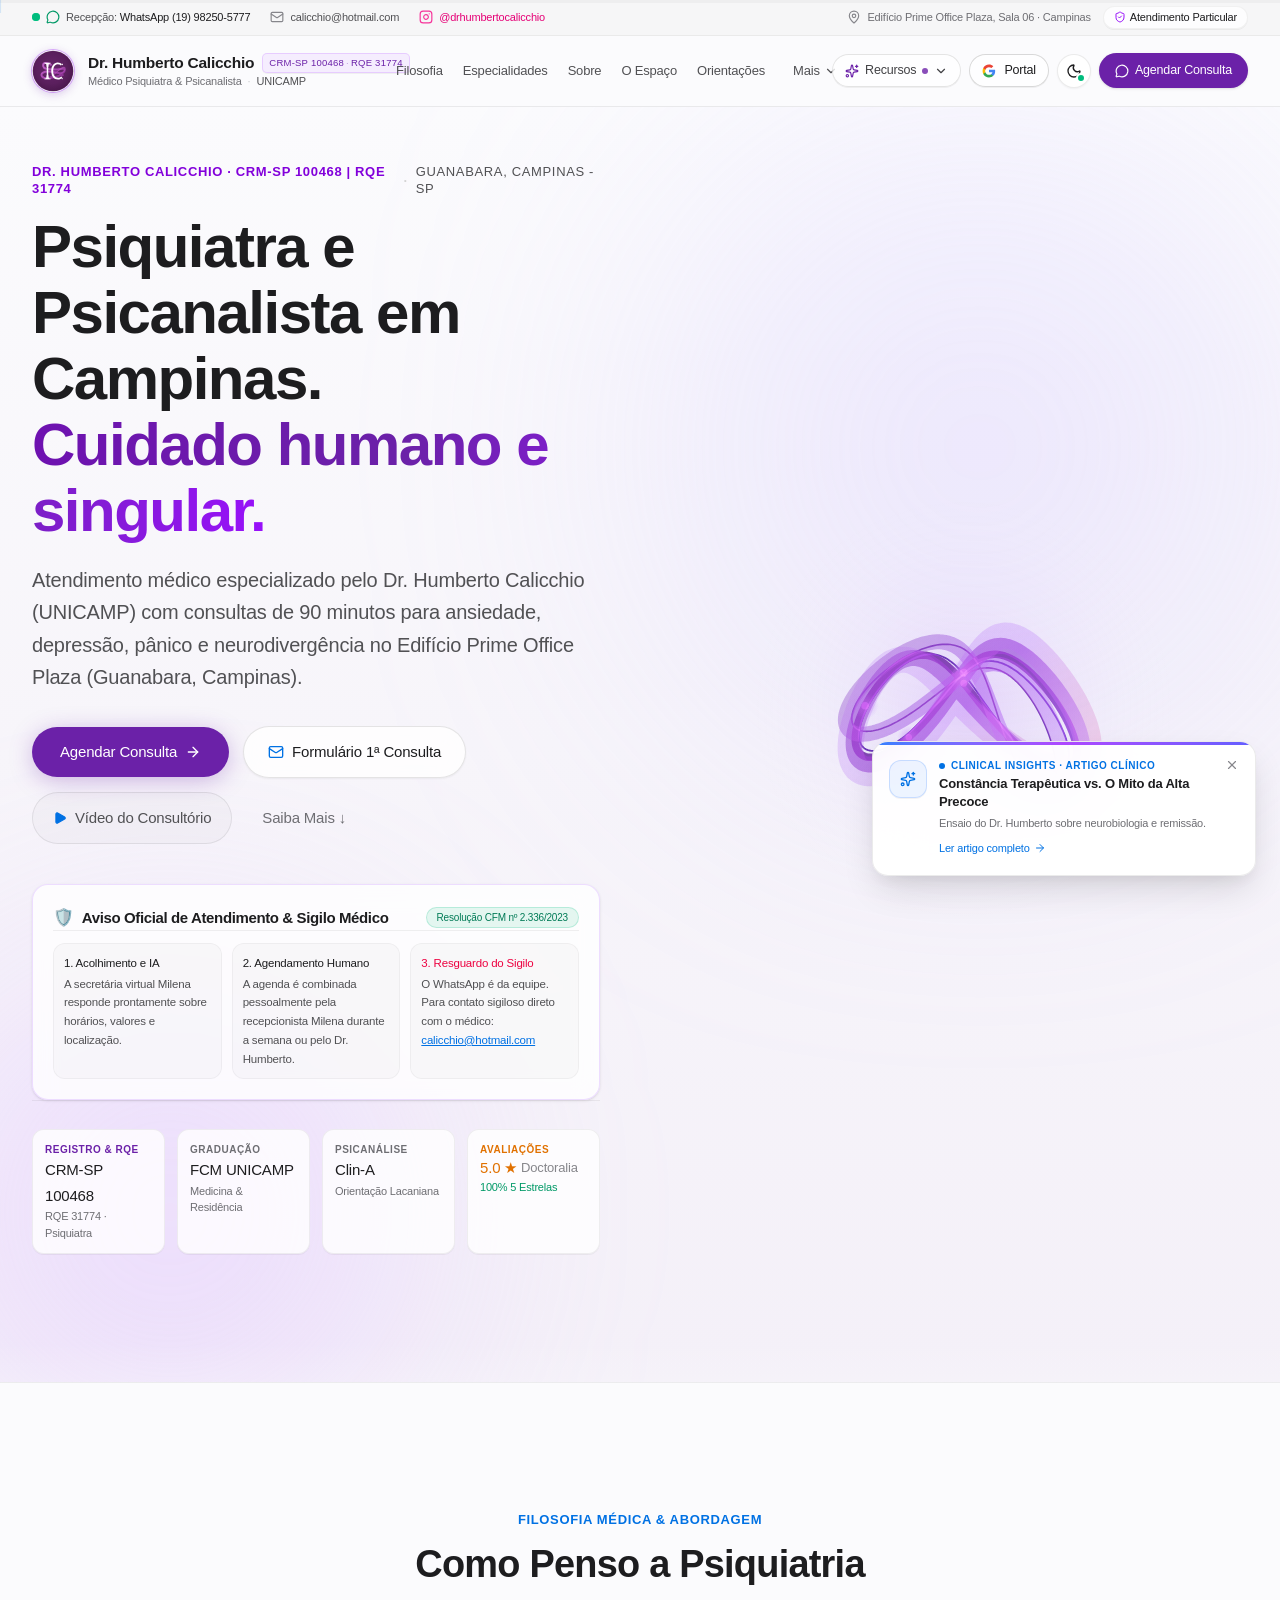
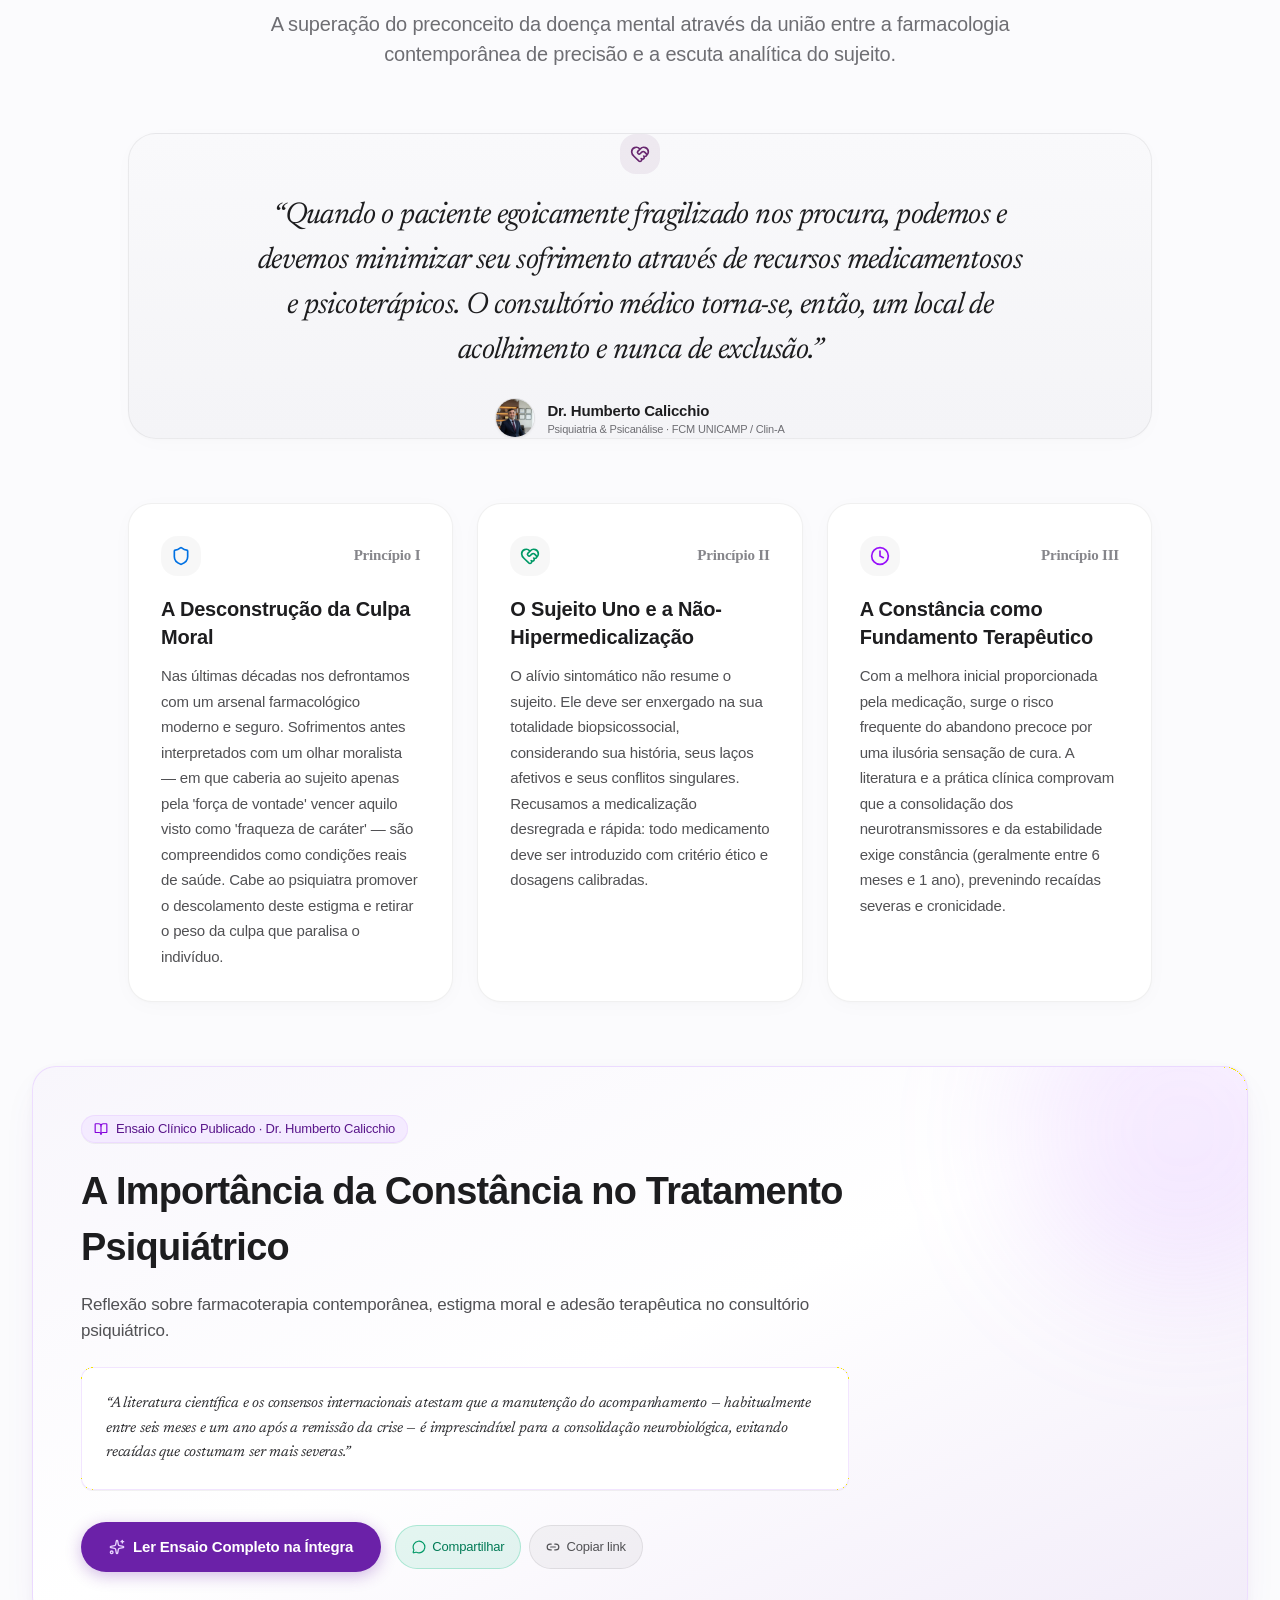
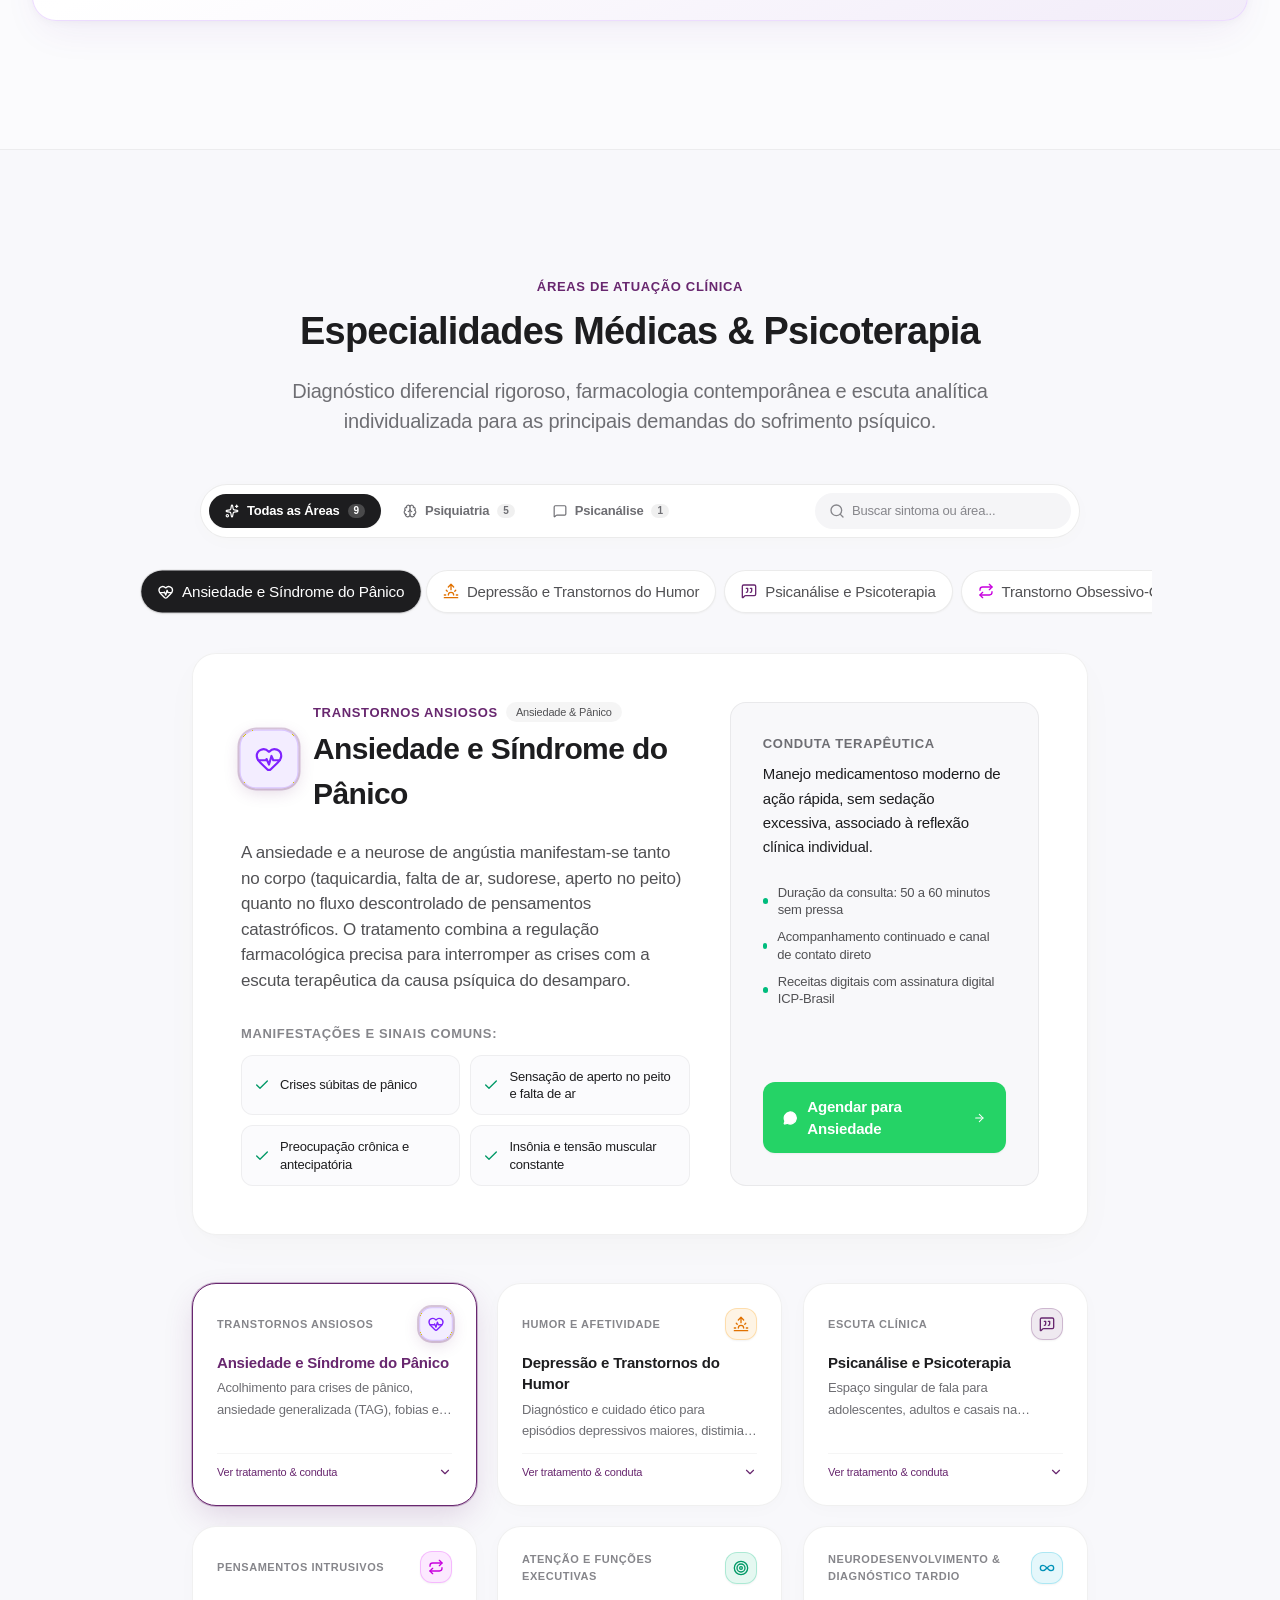
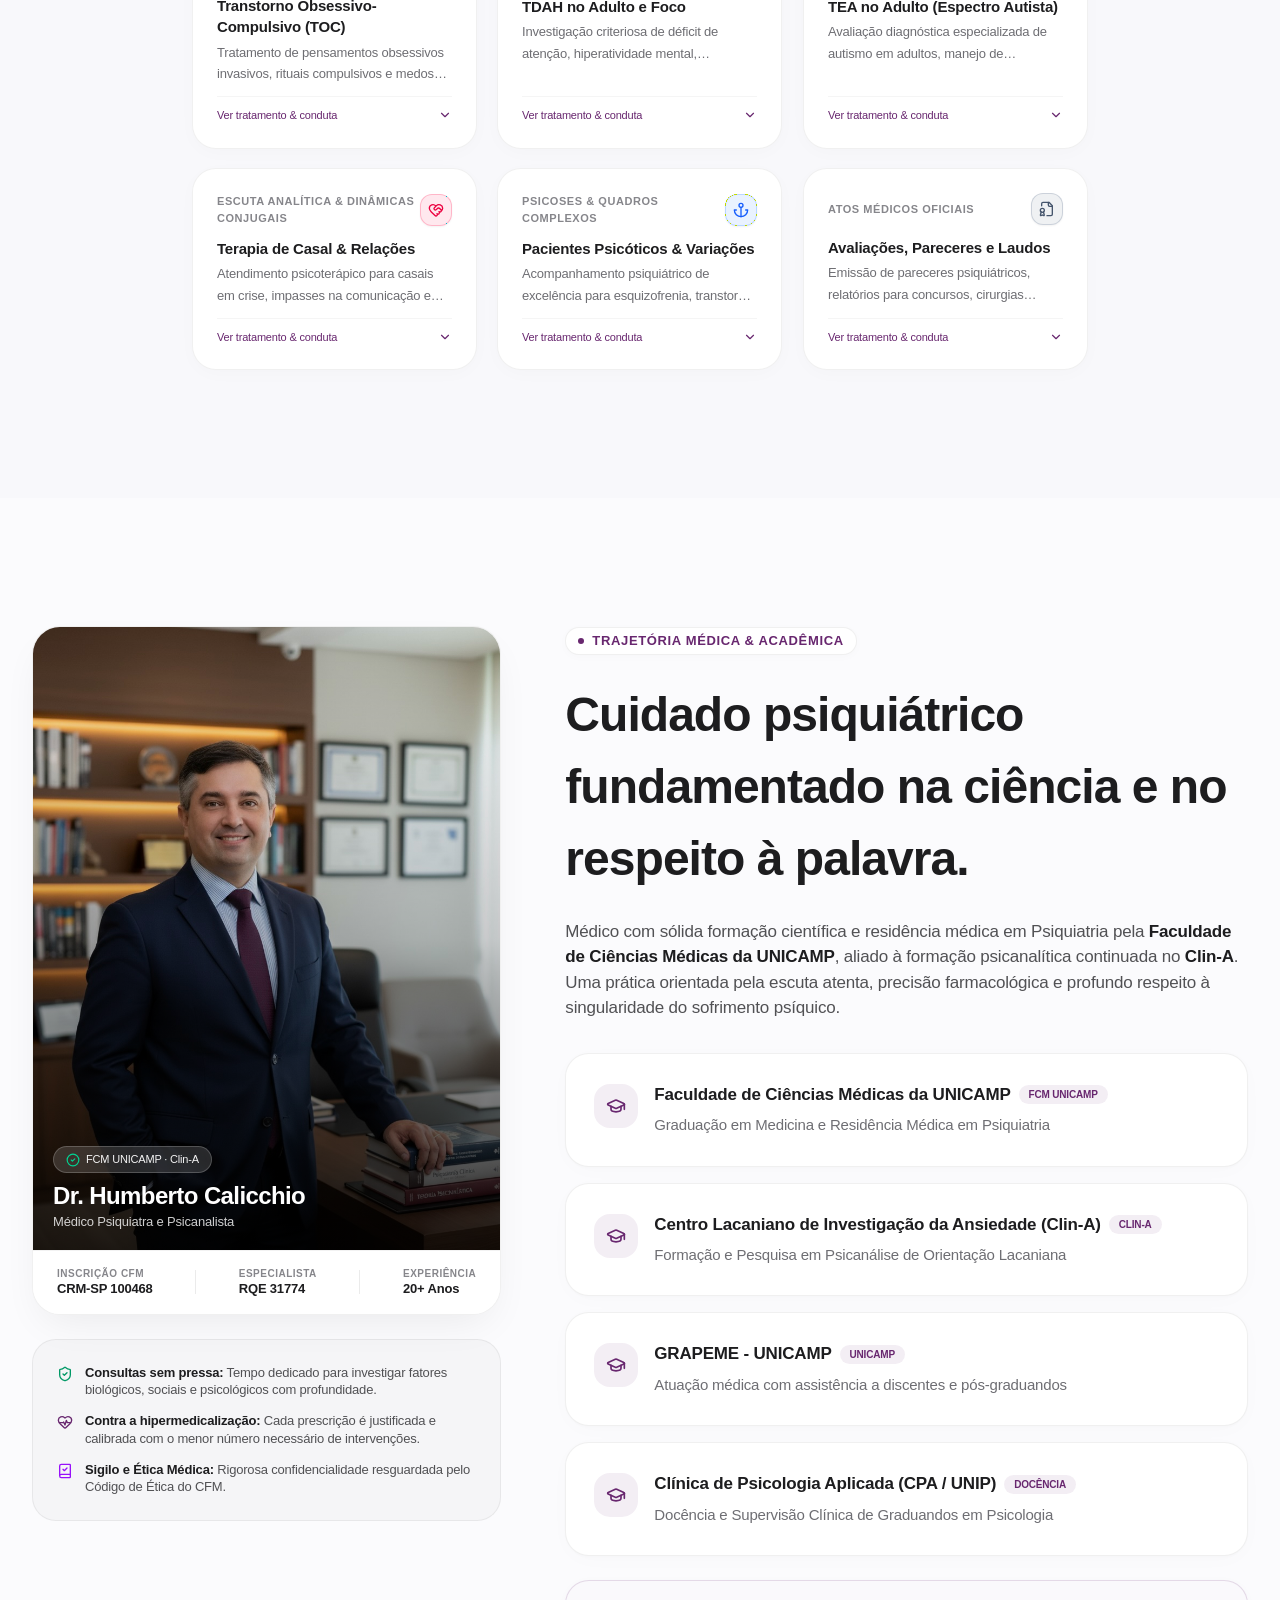
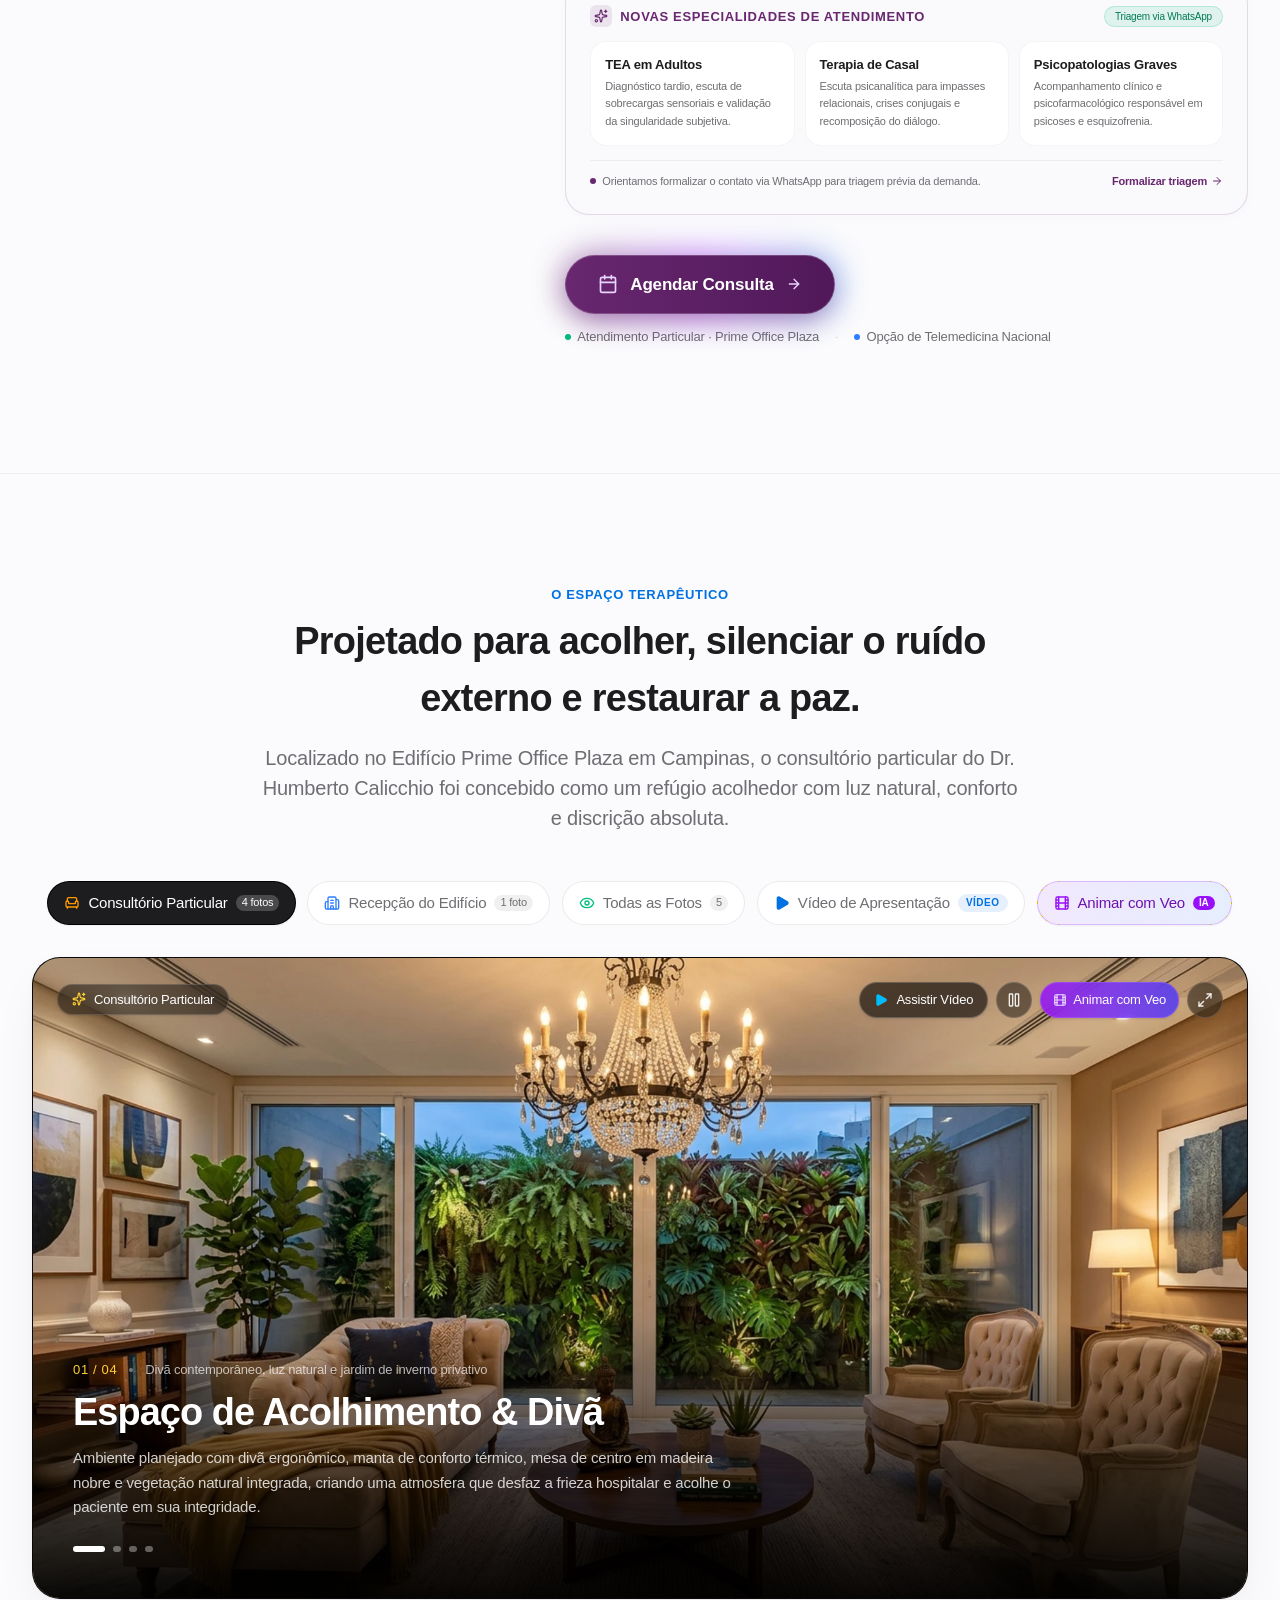
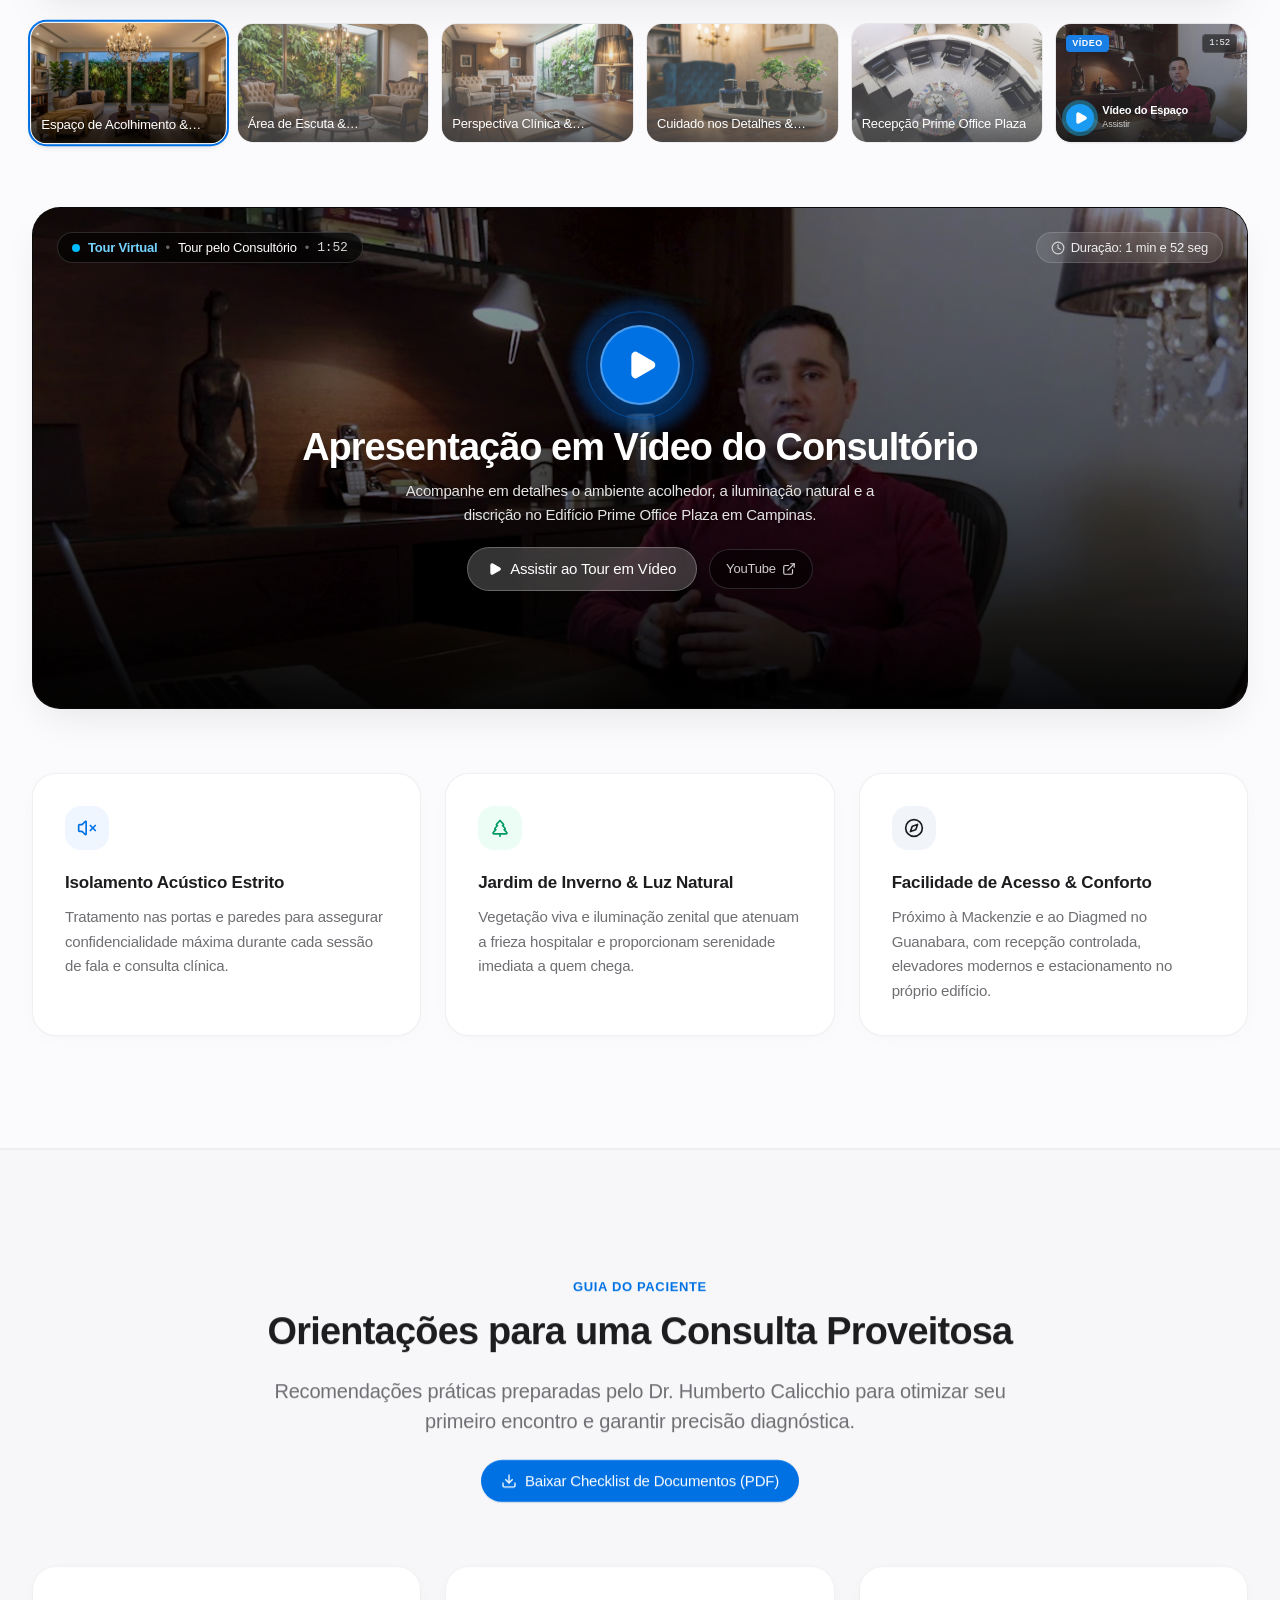
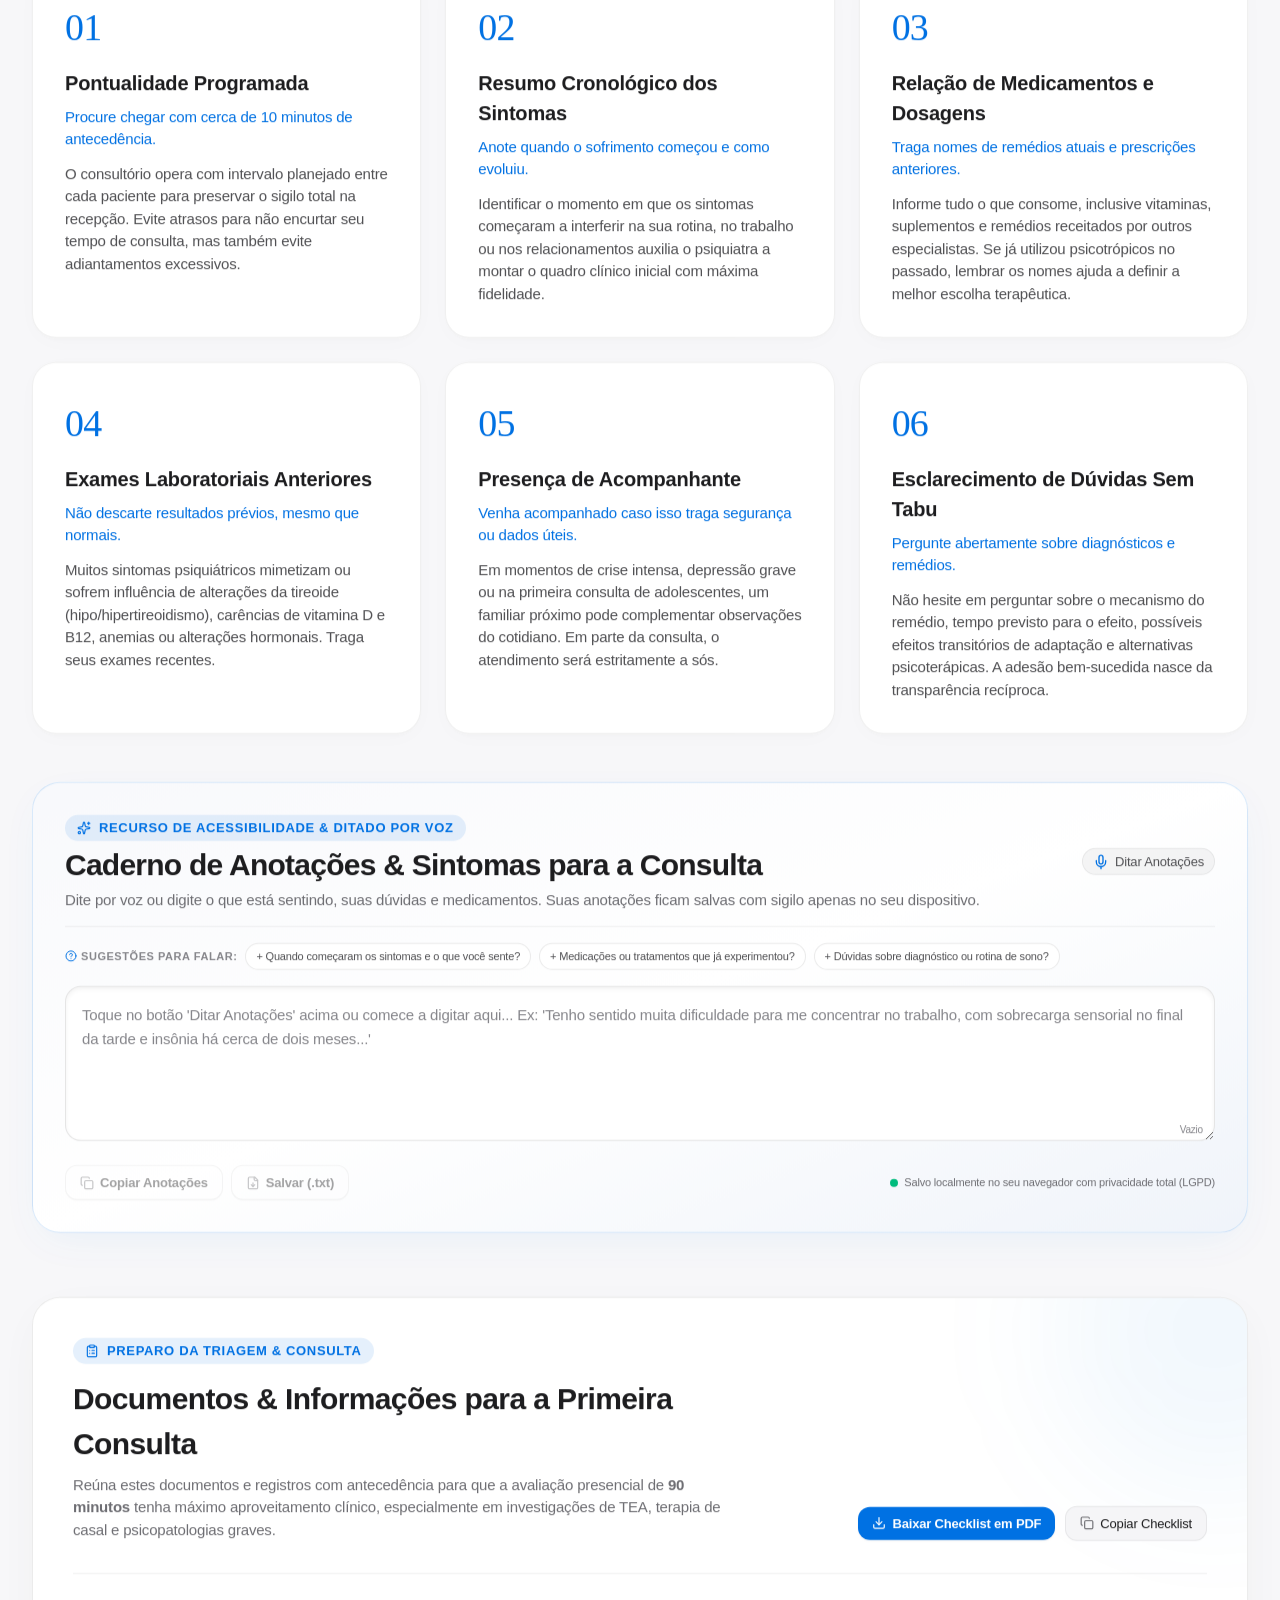
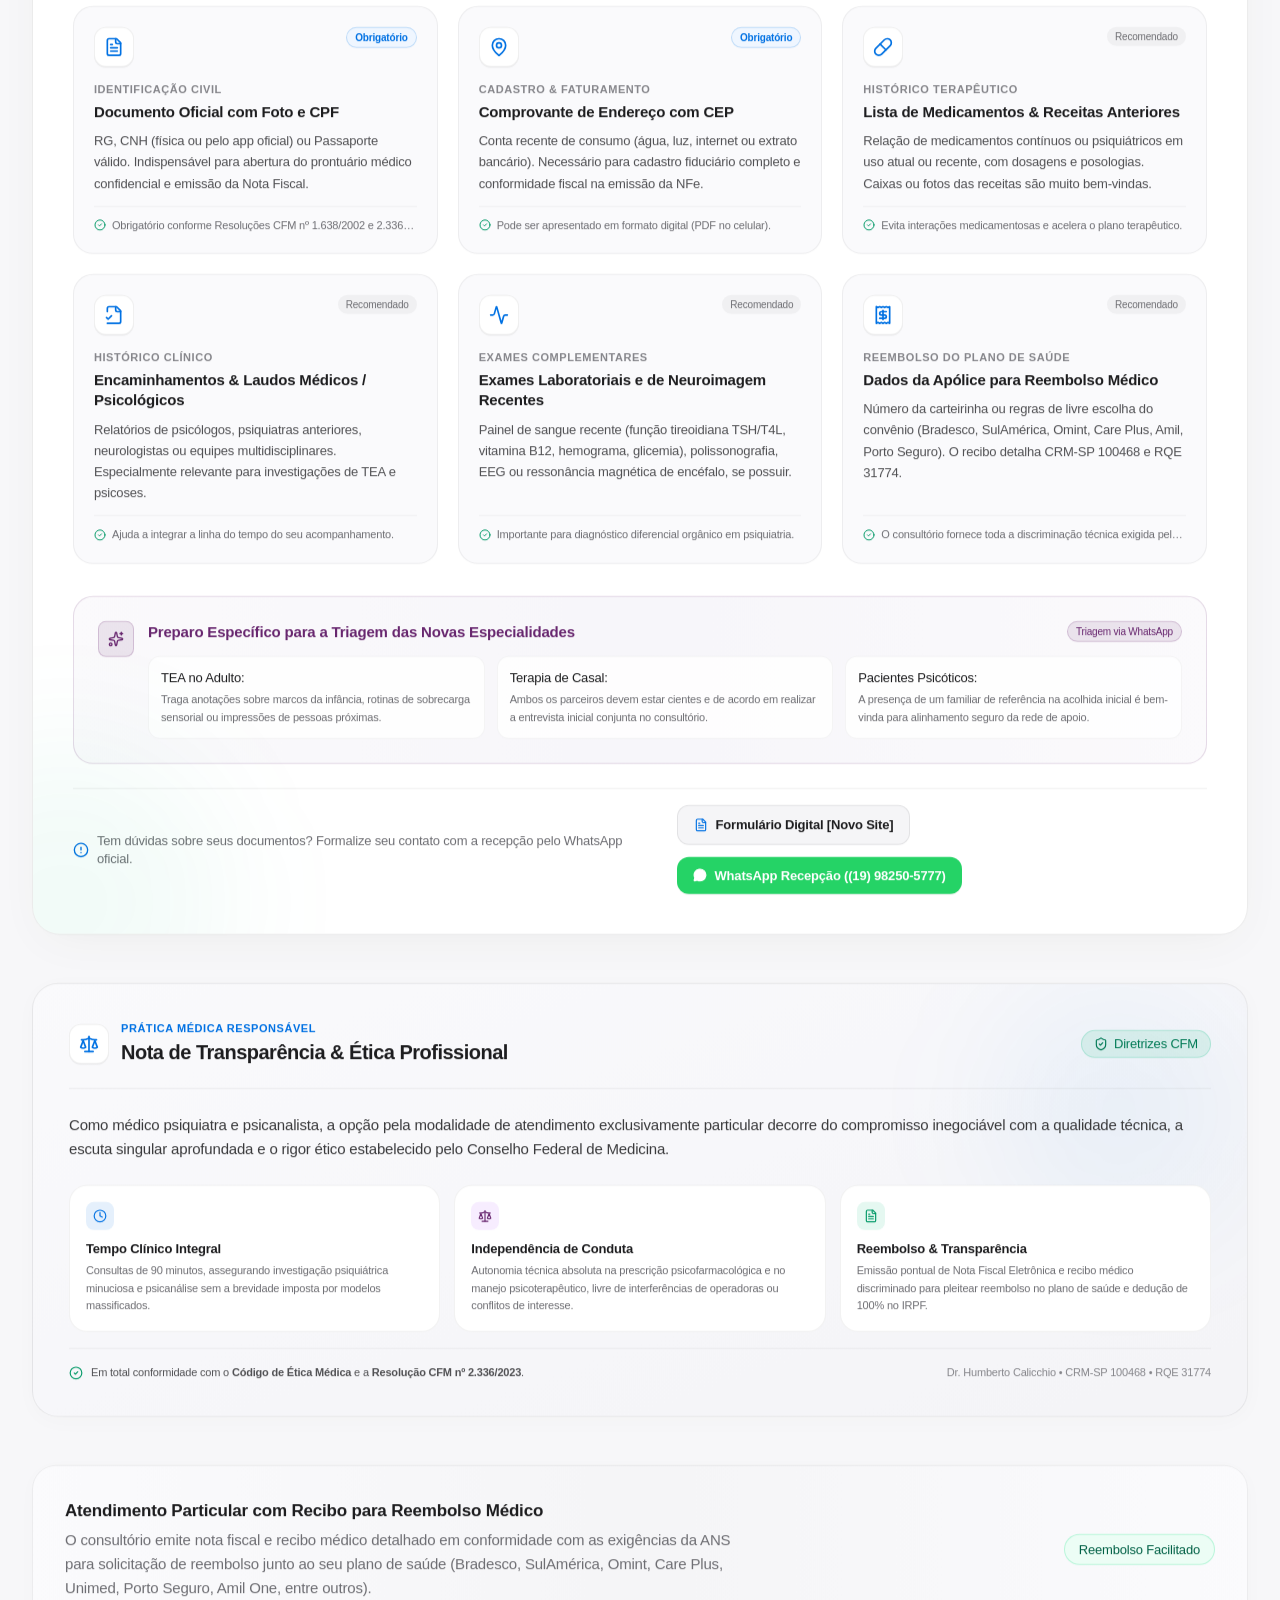
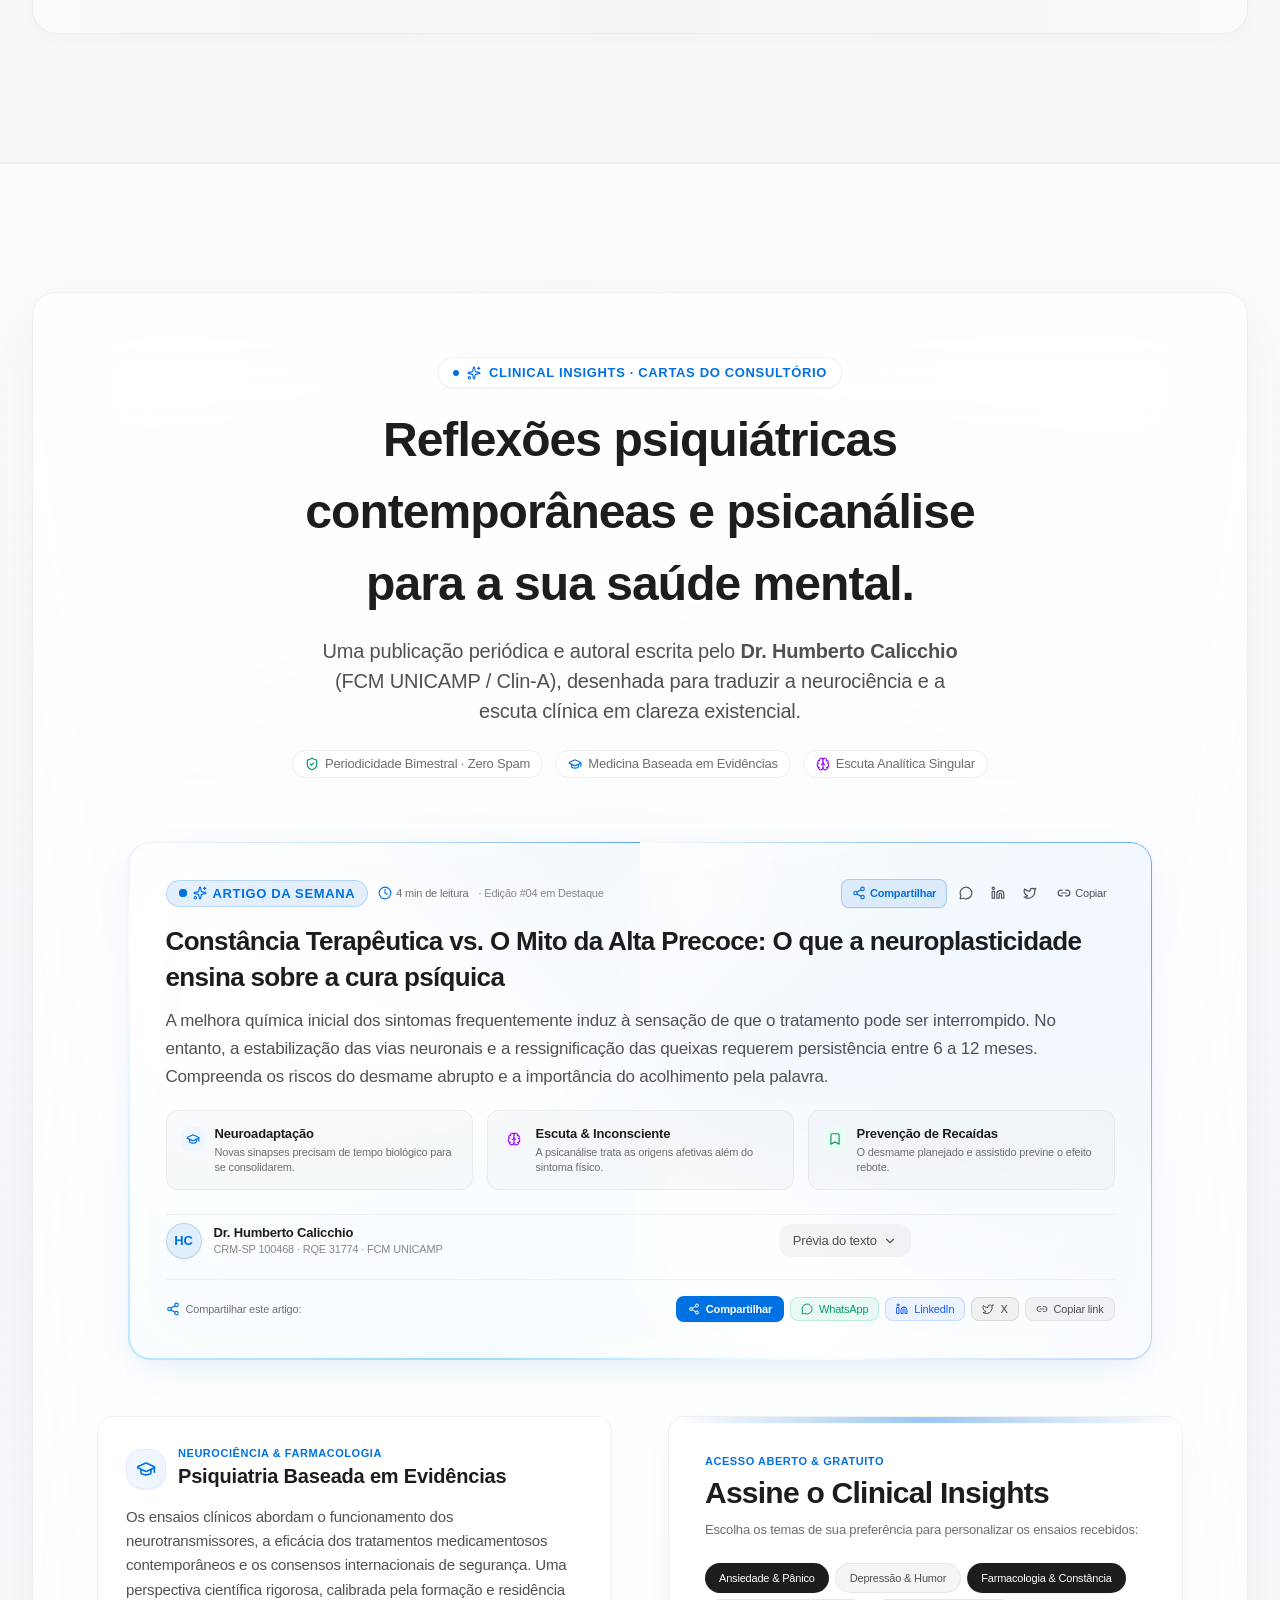
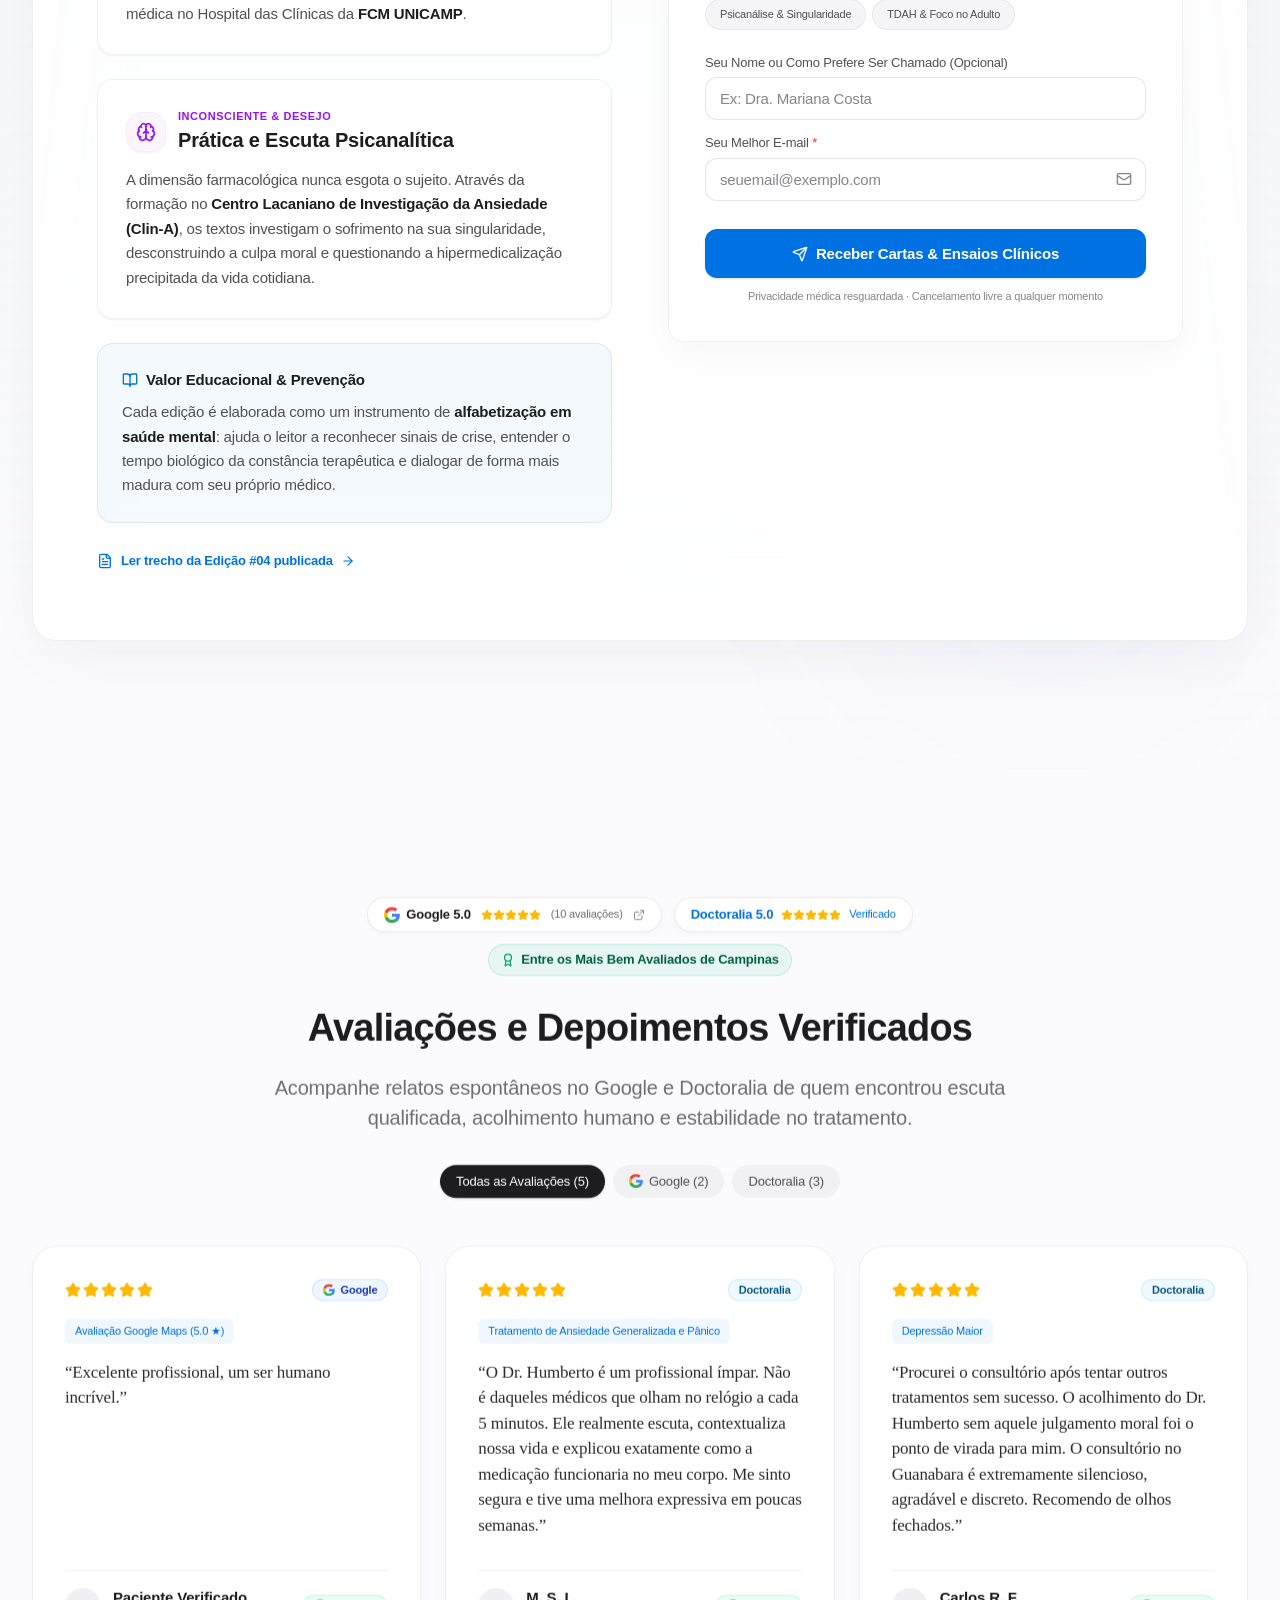
==== commit ddedf6c2: "Add files via upload" ====
--- a/index.html
+++ b/index.html
@@ -56,6 +56,161 @@
       }, true);
     </script>
     <script>
+      // Milena AI Chatbot Global Interceptor & Resilience Engine
+      (function() {
+        var BACKEND_URL = 'https://consultorio-dr-humberto.onrender.com/api/chat';
+
+        // Pre-warm Render backend silently on page load
+        try {
+          fetch('https://consultorio-dr-humberto.onrender.com/api/health', { mode: 'no-cors' }).catch(function() {});
+        } catch(e) {}
+
+        var origFetch = window.fetch;
+        window.fetch = async function(resource, init) {
+          var url = typeof resource === 'string' ? resource : (resource && resource.url ? resource.url : '');
+          
+          if (typeof url === 'string' && (url.includes('/api/chat') || url.endsWith('/api/chat'))) {
+            var targetUrl = (window.location.hostname.includes('render.com') || window.location.hostname === 'localhost')
+              ? '/api/chat'
+              : BACKEND_URL;
+
+            // Attempt backend call with a fast 2.2-second timeout controller
+            var controller = (typeof AbortController !== 'undefined') ? new AbortController() : null;
+            var timeoutId = null;
+            var newInit = Object.assign({}, init);
+            if (controller) {
+              newInit.signal = controller.signal;
+              timeoutId = setTimeout(function() {
+                try { controller.abort(); } catch(e) {}
+              }, 2200);
+            }
+
+            try {
+              var response = await origFetch(targetUrl, newInit);
+              if (timeoutId) clearTimeout(timeoutId);
+              if (response && response.ok) {
+                return response;
+              }
+            } catch (netErr) {
+              if (timeoutId) clearTimeout(timeoutId);
+              console.warn('[Milena AI] Nuvem em standby ou iniciando. Motor autônomo local ativado com resposta instantânea.');
+            }
+
+            // Client-side intelligent autonomous engine (100% resilient offline or online)
+            try {
+              var payload = {};
+              if (init && init.body) {
+                payload = typeof init.body === 'string' ? JSON.parse(init.body) : init.body;
+              }
+              var msgs = payload.messages || [];
+              var lastMsg = payload.message || (msgs.length > 0 ? msgs[msgs.length - 1].content : '');
+              var q = (lastMsg || '').toLowerCase();
+
+              var reply = "Olá! Sou a secretária Milena, assistente virtual do consultório particular do Dr. Humberto Calicchio em Campinas/SP (CRM-SP 100468 / RQE 31774).\n\n" +
+                "O Dr. Humberto realiza atendimentos presenciais e por Telemedicina com foco em psiquiatria clínica e psicoterapia analítica:\n\n" +
+                "💳 **Primeira Consulta (90 minutos):** R$ 900,00 (atendimento exclusivamente particular).\n" +
+                "🧾 **Recibo para Reembolso:** Fornecemos recibo médico detalhado com CRM e RQE para reembolso no seu convênio e dedução no IRPF.\n" +
+                "📅 **Dias de Atendimento:** Segundas, Terças e Quintas-feiras, e em Sextas-feiras pré-agendadas (23/10, 27/11 e 18/12), das 08h às 19h.\n" +
+                "🏢 **Localização:** Edifício Prime Office Plaza (Rua Clóvis Bevilacqua, 243, Sala 06 — Jardim Guanabara, Campinas/SP).\n\n" +
+                "Como posso te ajudar hoje? Deseja informações sobre agendamento, reembolso ou localização?";
+
+              var dynamicOptions = ["Agendar Consulta (90 min)", "Como funciona o Reembolso?", "Localização do Consultório"];
+
+              if (q.includes('preço') || q.includes('preco') || q.includes('valor') || q.includes('quanto custa') || q.includes('honorário') || q.includes('honorario') || q.includes('pagamento') || q.includes('cartão') || q.includes('cartao') || q.includes('pix') || q.includes('90 min') || q.includes('duração') || q.includes('duracao')) {
+                reply = "💳 **Valores e Formas de Pagamento:**\n\n" +
+                  "• **Primeira Consulta (90 minutos):** O investimento é de **R$ 900,00** (atendimento exclusivamente particular).\n" +
+                  "• **Consultas seguintes:** A periodicidade e os honorários são combinados diretamente com o Dr. Humberto após a consulta inicial, de acordo com o plano terapêutico.\n" +
+                  "• **Formas de Pagamento:** Pix, Cartão de Débito, Cartão de Crédito ou Dinheiro.\n" +
+                  "• **Reembolso no Convênio:** Emitimos Nota Fiscal e Recibo Médico oficial com CRM-SP 100468 e RQE 31774 para solicitação de reembolso no seu plano de saúde (Amil, Bradesco, SulAmérica, Unimed, etc.) e declaração no IRPF.\n\n" +
+                  "Qual dia ou período (manhã ou tarde) seria mais conveniente para você?";
+                dynamicOptions = ["Agendar Primeira Consulta", "Dias e Horários Disponíveis", "Como pedir Reembolso"];
+              } else if (q.includes('unimed') || q.includes('convenio') || q.includes('convênio') || q.includes('plano') || q.includes('reembolso') || q.includes('bradesco') || q.includes('sulamerica') || q.includes('amil') || q.includes('notredame') || q.includes('porto seguro') || q.includes('recibo') || q.includes('nota fiscal')) {
+                reply = "🧾 **Convênios e Reembolso Médico:**\n\n" +
+                  "O consultório do Dr. Humberto Calicchio é **exclusivamente particular** (não atendemos diretamente por guias de convênios).\n\n" +
+                  "Contudo, a grande maioria dos planos de saúde oferece a modalidade de **Livre Escolha com Reembolso**:\n" +
+                  "1. Você realiza a consulta e recebe nosso **Recibo Médico oficial com CRM-SP 100468 e RQE 31774** discriminado.\n" +
+                  "2. Você anexa o recibo no aplicativo ou site do seu convênio.\n" +
+                  "3. O plano reembolsa o valor total ou parcial diretamente na sua conta corrente.\n" +
+                  "4. O documento também é 100% dedutível no seu Imposto de Renda (IRPF).\n\n" +
+                  "Deseja verificar os horários para agendamento?";
+                dynamicOptions = ["Ver Dias e Horários", "Valor da Consulta (90 min)", "Falar no WhatsApp"];
+              } else if (q.includes('horário') || q.includes('horario') || q.includes('dias') || q.includes('quando atende') || q.includes('agendar') || q.includes('marcar') || q.includes('agenda') || q.includes('disponibilidade') || q.includes('consulta')) {
+                reply = "📅 **Dias e Horários de Atendimento no Consultório:**\n\n" +
+                  "O Dr. Humberto atende com hora marcada nos seguintes dias:\n" +
+                  "• **Segundas-feiras:** das 08h às 19h\n" +
+                  "• **Terças-feiras:** das 08h às 19h\n" +
+                  "• **Quintas-feiras:** das 08h às 19h\n" +
+                  "• **Sextas-feiras pré-agendadas até o fim do ano:** 23/10, 27/11 e 18/12 (das 08h às 19h)\n" +
+                  "*(O consultório não abre às quartas-feiras para atendimento)*\n\n" +
+                  "Qual desses dias e períodos (manhã ou tarde) melhor se encaixa na sua rotina?";
+                dynamicOptions = ["Segunda-feira", "Terça-feira", "Quinta-feira"];
+              } else if (q.includes('quarta') || q.includes('quarta-feira')) {
+                reply = "O Dr. Humberto **não realiza atendimentos às quartas-feiras**.\n\nOs atendimentos presenciais e por telemedicina acontecem às **Segundas, Terças e Quintas-feiras**, e em **Sextas-feiras selecionadas (23/10, 27/11 e 18/12)**, das 08h às 19h.\n\nQual desses outros dias ficaria melhor para você?";
+                dynamicOptions = ["Segunda-feira", "Terça-feira", "Quinta-feira"];
+              } else if (q.includes('endereço') || q.includes('endereco') || q.includes('local') || q.includes('onde fica') || q.includes('como chegar') || q.includes('localização') || q.includes('localizacao') || q.includes('estacionamento') || q.includes('mapa') || q.includes('bairro') || q.includes('guanabara')) {
+                reply = "🏢 **Endereço e Estrutura do Consultório:**\n\n" +
+                  "📍 **Edifício Prime Office Plaza**\n" +
+                  "Rua Clóvis Bevilacqua, 243, Sala 06 — Jardim Guanabara, Campinas/SP (CEP: 13073-021).\n\n" +
+                  "• **Referência:** Próximo à Universidade Presbiteriana Mackenzie e à Avenida Brasil.\n" +
+                  "• **Estacionamento:** O condomínio oferece serviço de Valet / Manobrista no local com total segurança e comodidade.\n" +
+                  "• **Acessibilidade:** Prédio moderno com portaria, elevadores amplos e acessibilidade completa.";
+                dynamicOptions = ["Como Agendar", "Valores e Formas de Pagamento", "Falar no WhatsApp"];
+              } else if (q.includes('online') || q.includes('telemedicina') || q.includes('vídeo') || q.includes('video') || q.includes('distância') || q.includes('distancia') || q.includes('outra cidade') || q.includes('exterior')) {
+                reply = "🌐 **Atendimento por Telemedicina (Online):**\n\n" +
+                  "Sim! O Dr. Humberto realiza consultas por telemedicina com a mesma duração e profundidade da consulta presencial (90 minutos na consulta inicial).\n\n" +
+                  "• **Receita Digital:** Prescrições com certificado digital ICP-Brasil enviadas por SMS/e-mail, válidas em farmácias de todo o Brasil.\n" +
+                  "• **Recibo Médico:** Emitido com CRM e RQE para reembolso no plano de saúde e IRPF.\n" +
+                  "• **Plataforma Segura:** Videochamada confidencial e criptografada.";
+                dynamicOptions = ["Agendar Consulta Online", "Valores e Pagamento", "Falar no WhatsApp"];
+              } else if (q.includes('tea') || q.includes('autismo') || q.includes('asperger') || q.includes('espectro')) {
+                reply = "🧩 **Avaliação de TEA (Transtorno do Espectro Autista) no Adulto:**\n\n" +
+                  "Sim, o Dr. Humberto Calicchio realiza avaliação diagnóstica minuciosa, acolhedora e individualizada de Autismo / TEA em adultos, além de transtornos comórbidos.\n\n" +
+                  "A primeira consulta de **90 minutos** permite investigar todo o histórico de neurodesenvolvimento, sensorialidade, comunicação social e máscaras sociais (camouflaging), com laudos técnicos quando indicado.";
+                dynamicOptions = ["Agendar Avaliação TEA", "Valor da Consulta (90 min)", "Localização"];
+              } else if (q.includes('tdah') || q.includes('atenção') || q.includes('atencao') || q.includes('concentração') || q.includes('ritalin') || q.includes('venvanse') || q.includes('hiperat')) {
+                reply = "🧠 **Diagnóstico e Manejo do TDAH no Adulto:**\n\n" +
+                  "O Dr. Humberto Calicchio é especialista na identificação e tratamento do TDAH em adultos. A consulta de 90 minutos investiga a trajetória acadêmica, profissional e atencional do paciente, definindo a intervenção farmacológica e psicoterapêutica adequada.";
+                dynamicOptions = ["Agendar Consulta TDAH", "Valores e Formas de Pagamento", "Falar no WhatsApp"];
+              } else if (q.includes('sigilo') || q.includes('confidencial') || q.includes('íntimo') || q.includes('intimo') || q.includes('direto com o médico') || q.includes('email') || q.includes('e-mail') || q.includes('pessoal')) {
+                reply = "🔒 **Canal Exclusivo e Direto com o Dr. Humberto Calicchio:**\n\n" +
+                  "Para uma via direta e estritamente sigilosa diretamente com o médico, envie um e-mail para:\n\n" +
+                  "✉️ **calicchio@hotmail.com**\n\n" +
+                  "ℹ️ *O Dr. Humberto tem acesso a este canal e ao WhatsApp do consultório, mas a nossa secretária Milena também tem. Por isso, qualquer assunto confidencial ou reservado que você queira que apenas o médico veja deve ser encaminhado exclusivamente para o e-mail pessoal acima.*";
+                dynamicOptions = ["Agendar Consulta", "Localização do Consultório", "Voltar ao Início"];
+              } else if (q.includes('remédio') || q.includes('remedio') || q.includes('receita') || q.includes('medicamento') || q.includes('atestado') || q.includes('laudo')) {
+                reply = "💊 **Receitas, Medicamentos e Laudos:**\n\n" +
+                  "Em estrito respeito às normas do Conselho Federal de Medicina (CFM), a emissão de receitas de controle especial, renovações de medicamentos, laudos e atestados médicos exige avaliação médica em consulta prévia com o Dr. Humberto.";
+                dynamicOptions = ["Agendar Consulta", "Falar com a Secretária", "Valores e Horários"];
+              } else if (q.includes('sus') || q.includes('gratuito') || q.includes('de graça') || q.includes('publico') || q.includes('público') || q.includes('sem dinheiro') || q.includes('sem condições')) {
+                reply = "🏥 **Atendimento na Rede Pública de Campinas (SUS):**\n\n" +
+                  "O Dr. Humberto atende exclusivamente em consultório particular. Caso necessite de acolhimento público e gratuito em saúde mental em Campinas:\n\n" +
+                  "• **Centros de Saúde:** Procure o Centro de Saúde mais próximo da sua residência.\n" +
+                  "• **CAPS (Centros de Atenção Psicossocial):** Unidades especializadas para acolhimento diário de saúde mental em Campinas (CAPS III Guanabara, David Capistrano, etc.).";
+                dynamicOptions = ["Consulta Particular (90 min)", "Valores", "Voltar ao Início"];
+              }
+
+              var fallbackData = {
+                reply: reply,
+                content: reply,
+                role: 'assistant',
+                options: dynamicOptions,
+                source: 'milena-autonomous-instant-guard'
+              };
+
+              return new Response(JSON.stringify(fallbackData), {
+                status: 200,
+                headers: { 'Content-Type': 'application/json' }
+              });
+            } catch (fallbackErr) {
+              console.error('[Milena AI] Erro no gerador de contingência:', fallbackErr);
+            }
+          }
+
+          return origFetch.call(this, resource, init);
+        };
+      })();
+    </script>
+    <script>
       (function() {
         try {
           var migrated = localStorage.getItem('dr_calicchio_circadian_migrated');
@@ -94,15 +249,18 @@
     <title>Psiquiatra em Campinas — Dr. Humberto Calicchio | CRM-SP 100468</title>
     <meta name="description" content="Psiquiatra e Psicanalista em Campinas formado pela UNICAMP (CRM-SP 100468 / RQE 31774). Consultas de 90 min no Edifício Prime Office Plaza (Guanabara). Tratamento particular para ansiedade, depressão, pânico e TEA." />
     
-    <!-- Favicon & Brand Icons: Logotipo Oficial Dr. Humberto Calicchio (Substitui favicon padrão Wix & Atende Regras do Google) -->
-    <link rel="shortcut icon" href="/favicon.ico" />
-    <link rel="icon" href="/favicon.ico" sizes="any" />
-    <link rel="icon" type="image/svg+xml" href="/favicon.svg" />
+    <!-- Favicon & Brand Icons: Logotipo Oficial Dr. Humberto Calicchio (Em estrita conformidade com as Diretrizes do Google Search) -->
+    <link rel="icon" href="/favicon.ico" sizes="48x48 32x32 16x16" />
     <link rel="icon" type="image/png" sizes="48x48" href="/favicon-48x48.png" />
     <link rel="icon" type="image/png" sizes="96x96" href="/favicon-96x96.png" />
+    <link rel="icon" type="image/png" sizes="144x144" href="/favicon-144x144.png" />
+    <link rel="icon" type="image/png" sizes="192x192" href="/favicon-192x192.png" />
+    <link rel="icon" type="image/png" sizes="512x512" href="/favicon-512x512.png" />
+    <link rel="icon" type="image/svg+xml" href="/favicon.svg" />
     <link rel="icon" type="image/png" sizes="32x32" href="/favicon-32x32.png" />
     <link rel="icon" type="image/png" sizes="16x16" href="/favicon-16x16.png" />
     <link rel="apple-touch-icon" sizes="180x180" href="/apple-touch-icon.png" />
+    <link rel="shortcut icon" href="/favicon.ico" />
     <link rel="manifest" href="/site.webmanifest" />
     
     <!-- Geo Meta Tags & Local SEO - Campinas, SP (Prime Office Plaza) -->
@@ -336,7 +494,13 @@
             "telephone": "+5519982505777",
             "availableLanguage": "Portuguese"
           },
-          "image": "https://static.wixstatic.com/media/3abb76_090ab4b1f25640259f1d8f3f7309b58a~mv2.png",
+          "logo": {
+            "@type": "ImageObject",
+            "url": "https://www.psiquiatraemcampinas.com/logo.png",
+            "width": 512,
+            "height": 512
+          },
+          "image": "https://www.psiquiatraemcampinas.com/logo.png",
           "priceRange": "$$$",
           "currenciesAccepted": "BRL",
           "paymentAccepted": "Pix, Cartão de Débito, Cartão de Crédito, Dinheiro",
@@ -591,7 +755,7 @@
             "@id": "https://www.psiquiatraemcampinas.com/#clinic"
           },
           "url": "https://www.psiquiatraemcampinas.com/#clinical-insights",
-          "image": "https://static.wixstatic.com/media/3abb76_090ab4b1f25640259f1d8f3f7309b58a~mv2.png",
+          "image": "https://www.psiquiatraemcampinas.com/logo.png",
           "datePublished": "2026-09-01",
           "dateModified": "2026-10-01",
           "inLanguage": "pt-BR",
@@ -606,9 +770,9 @@
       ]
     }
     </script>
-    <script type="module" crossorigin src="/assets/index-v17.js?v=17"></script>
+    <script type="module" crossorigin src="/assets/index-v17.js?v=18"></script>
     <link rel="stylesheet" crossorigin href="/assets/index-ZzAGmC6s.css">
-  </head>
+  <script src="/_aistudio-iframe.js?v=2c34bde1"></script></head>
   <body class="bg-[#08060c] text-[#f5f5f7] antialiased selection:bg-purple-700 selection:text-white">
     <div id="root">
       <!-- Conteúdo Semântico Pré-Renderizado para Indexação Imediata pelo Googlebot e Mecanismos de Busca -->
@@ -625,6 +789,24 @@
 
       <main style="max-width: 1200px; margin: 0 auto; padding: 0 16px 40px 16px;">
         <article>
+          <!-- Banner de Acesso Rápido: Download do Projeto e Criação no GitHub -->
+          <div style="background: linear-gradient(135deg, #1e1b4b 0%, #065f46 100%); border: 2px solid #10b981; border-radius: 14px; padding: 20px 24px; margin-bottom: 24px; box-shadow: 0 8px 30px rgba(16, 185, 129, 0.25);">
+            <div style="display: flex; align-items: center; justify-content: space-between; flex-wrap: wrap; gap: 14px;">
+              <div>
+                <h3 style="margin: 0; font-size: 18px; font-weight: 800; color: #34d399;">📦 Pacote de Produção 24h & Código Completo</h3>
+                <p style="margin: 4px 0 0 0; font-size: 13px; color: #e2e8f0;">Baixe o arquivo ZIP com todo o código-fonte, servidor fullstack, inteligência da Milena e instruções de deploy permanente 24/7.</p>
+              </div>
+              <div style="display: flex; gap: 10px; flex-wrap: wrap;">
+                <a href="/download/projeto-completo.zip" style="background: #10b981; color: #022c22; font-weight: 800; font-size: 14px; padding: 10px 20px; border-radius: 8px; text-decoration: none; display: inline-flex; align-items: center; gap: 8px; box-shadow: 0 4px 12px rgba(16, 185, 129, 0.4);">
+                  📥 Baixar projeto-completo.zip
+                </a>
+                <a href="https://github.com/new" target="_blank" rel="noopener noreferrer" style="background: #1e293b; color: #ffffff; font-weight: 700; font-size: 14px; padding: 10px 18px; border-radius: 8px; text-decoration: none; display: inline-flex; align-items: center; gap: 8px; border: 1px solid #475569;">
+                  🐙 Abrir GitHub para Criar Repositório
+                </a>
+              </div>
+            </div>
+          </div>
+
           <!-- Card de Apresentação Oficial do Disclaimer do WhatsApp (Ético e Legal) -->
           <div style="background: linear-gradient(135deg, rgba(30, 27, 75, 0.9) 0%, rgba(15, 23, 42, 0.95) 100%); border: 1.5px solid #38bdf8; border-radius: 14px; padding: 22px 24px; margin-bottom: 28px; box-shadow: 0 8px 30px rgba(14, 165, 233, 0.15);">
             <div style="display: flex; align-items: center; justify-content: space-between; flex-wrap: wrap; gap: 10px; margin-bottom: 14px; border-bottom: 1px solid rgba(56, 189, 248, 0.2); padding-bottom: 12px;">
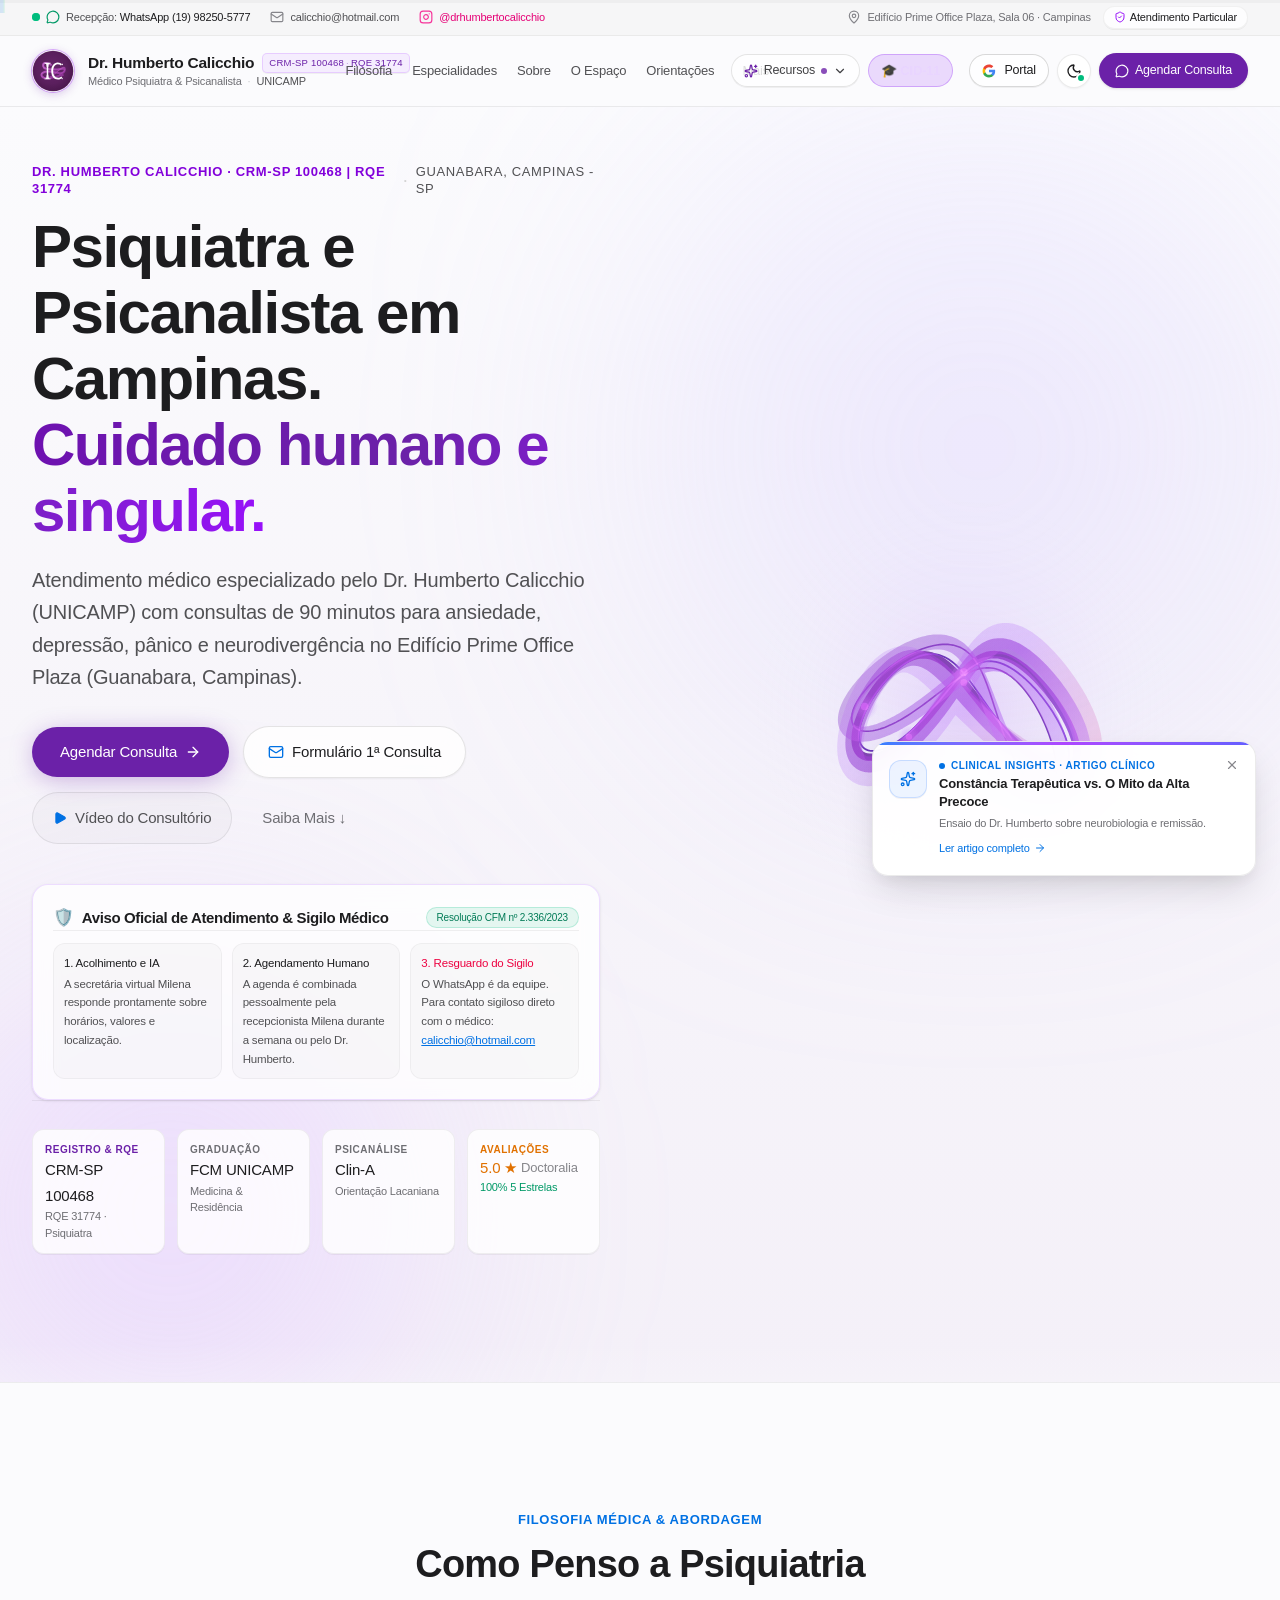
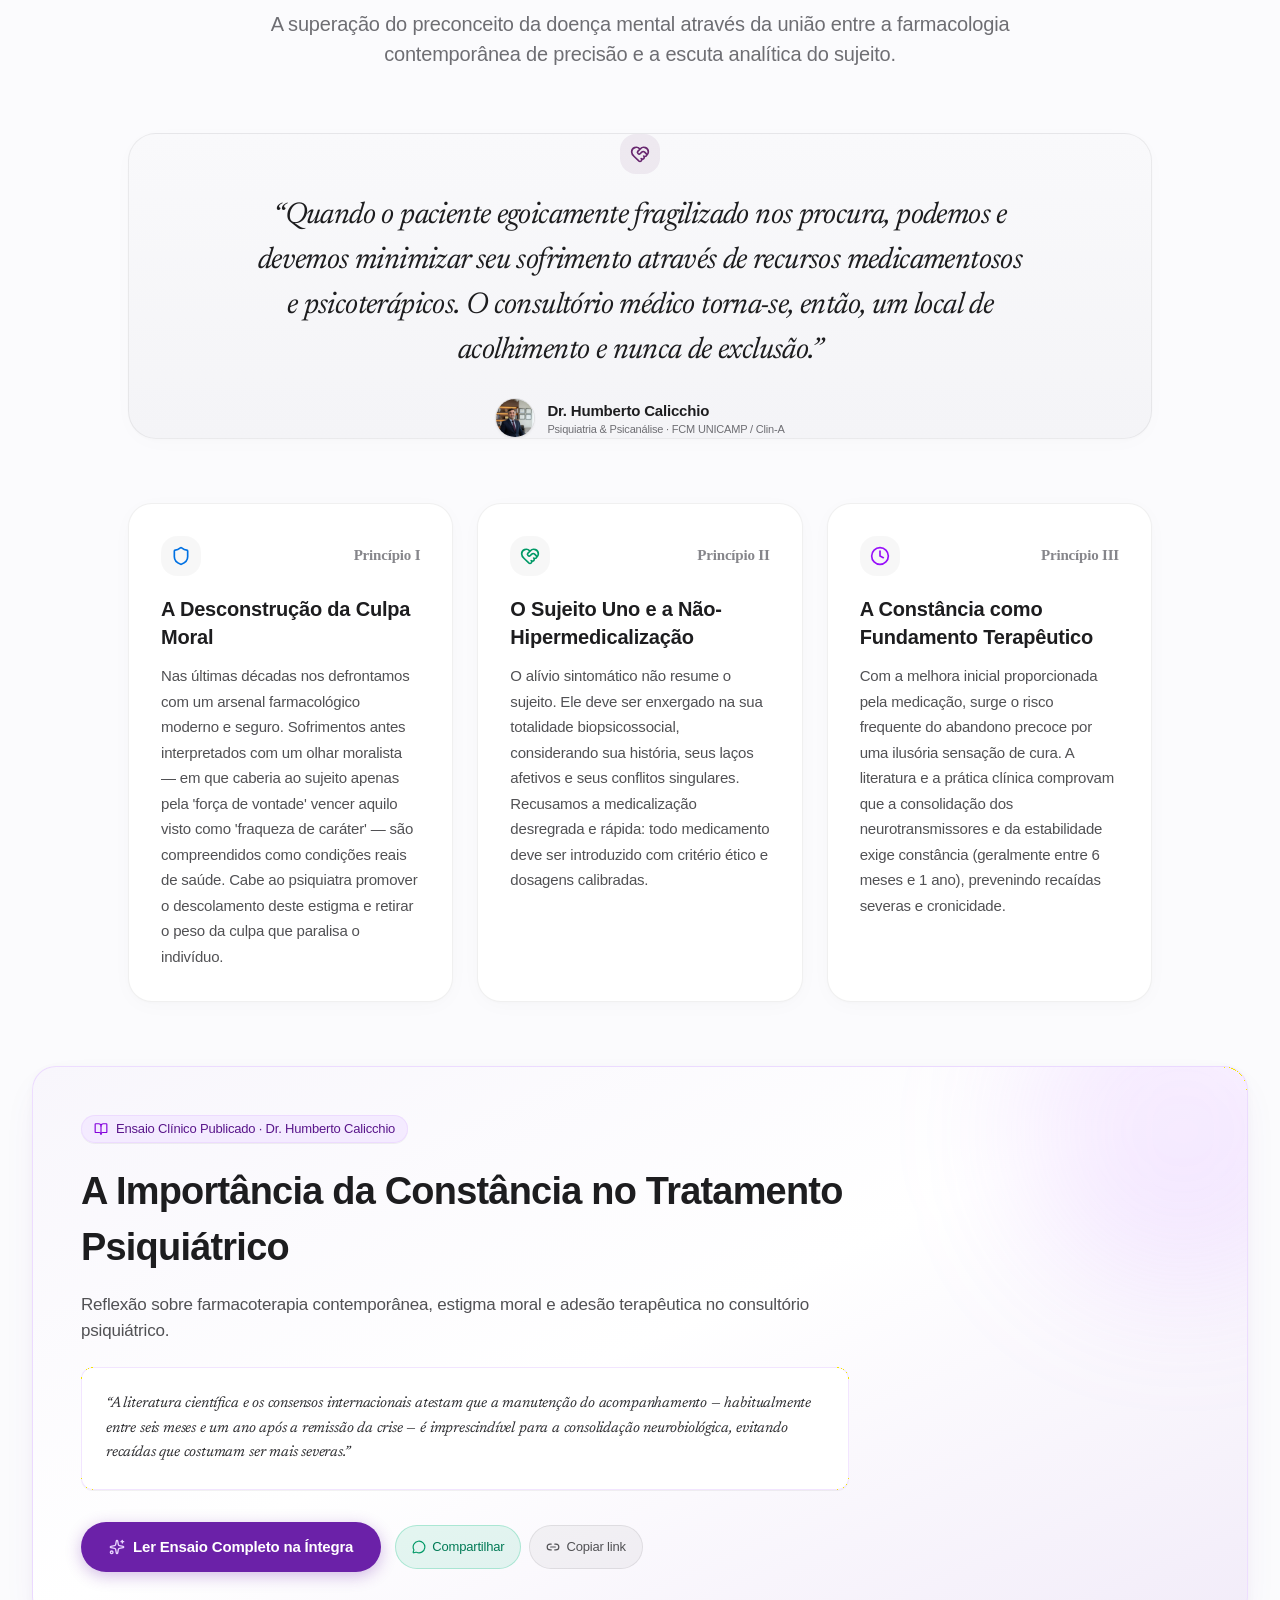
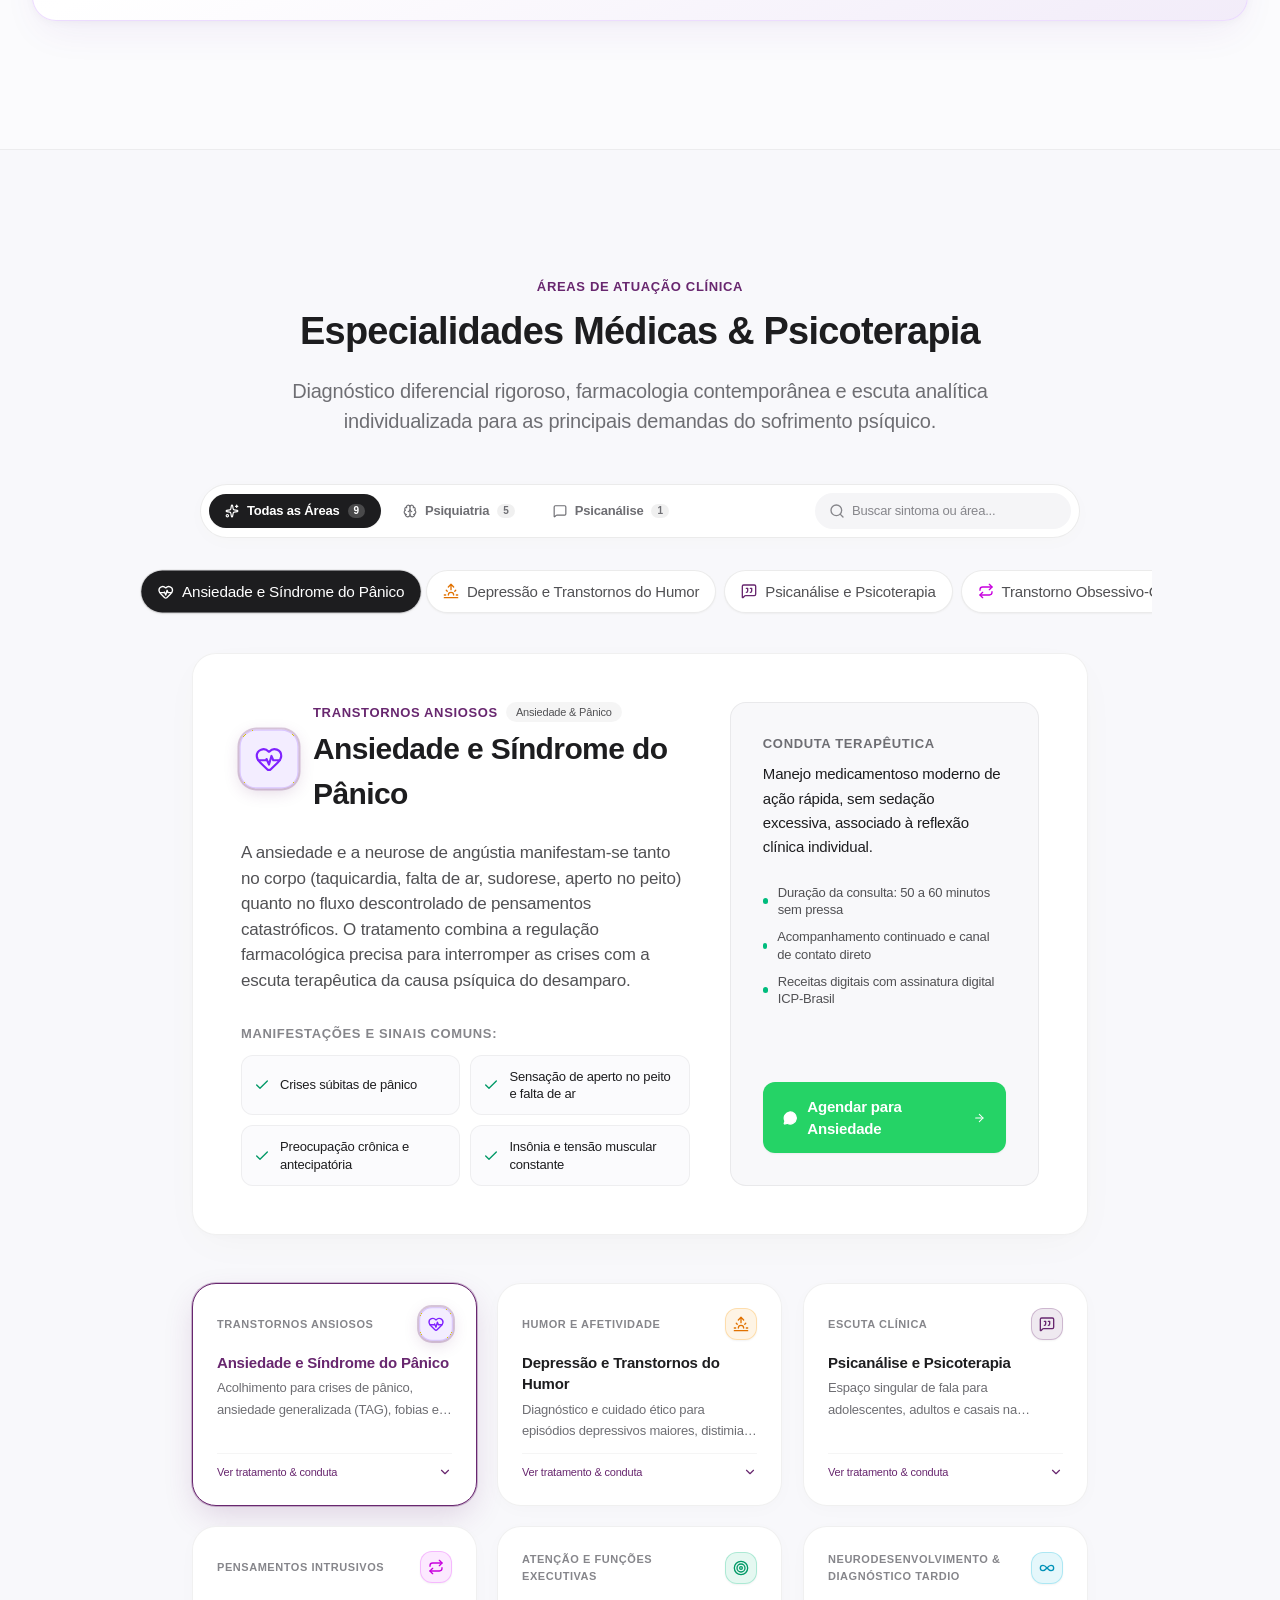
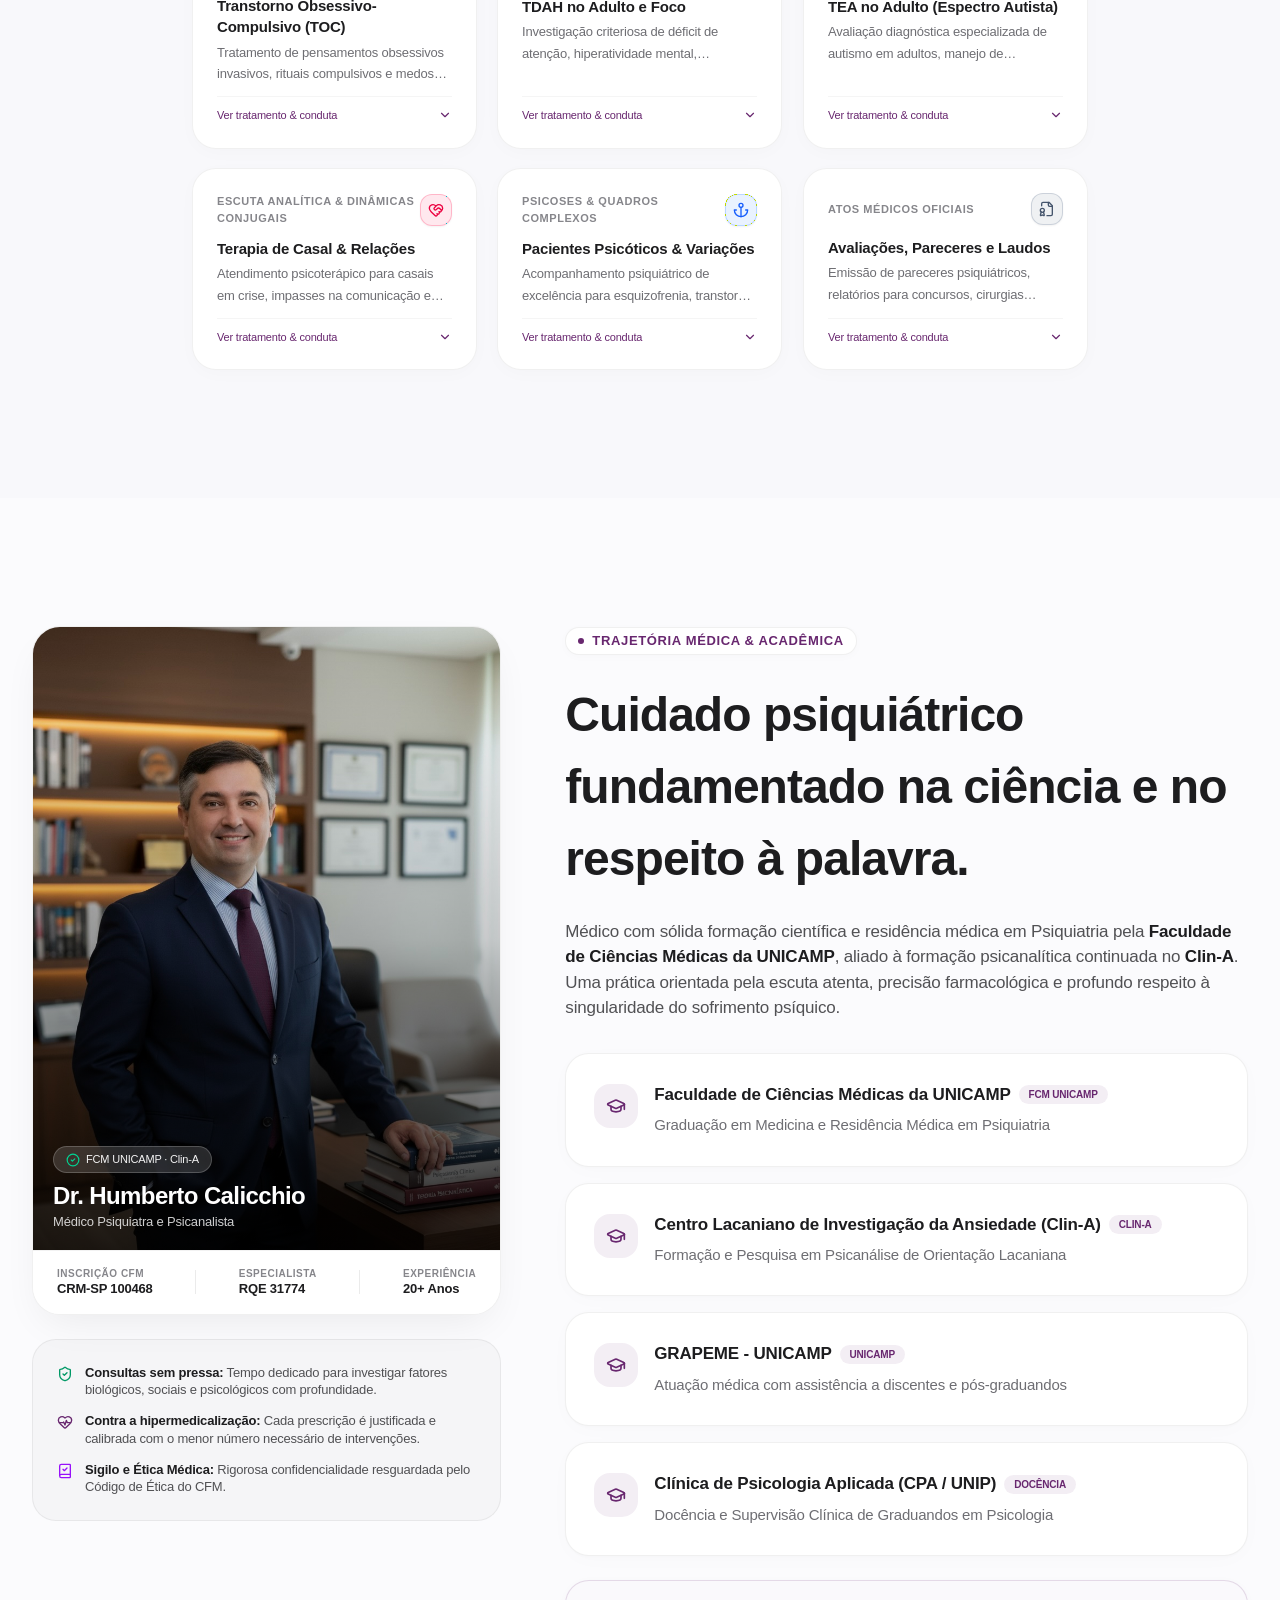
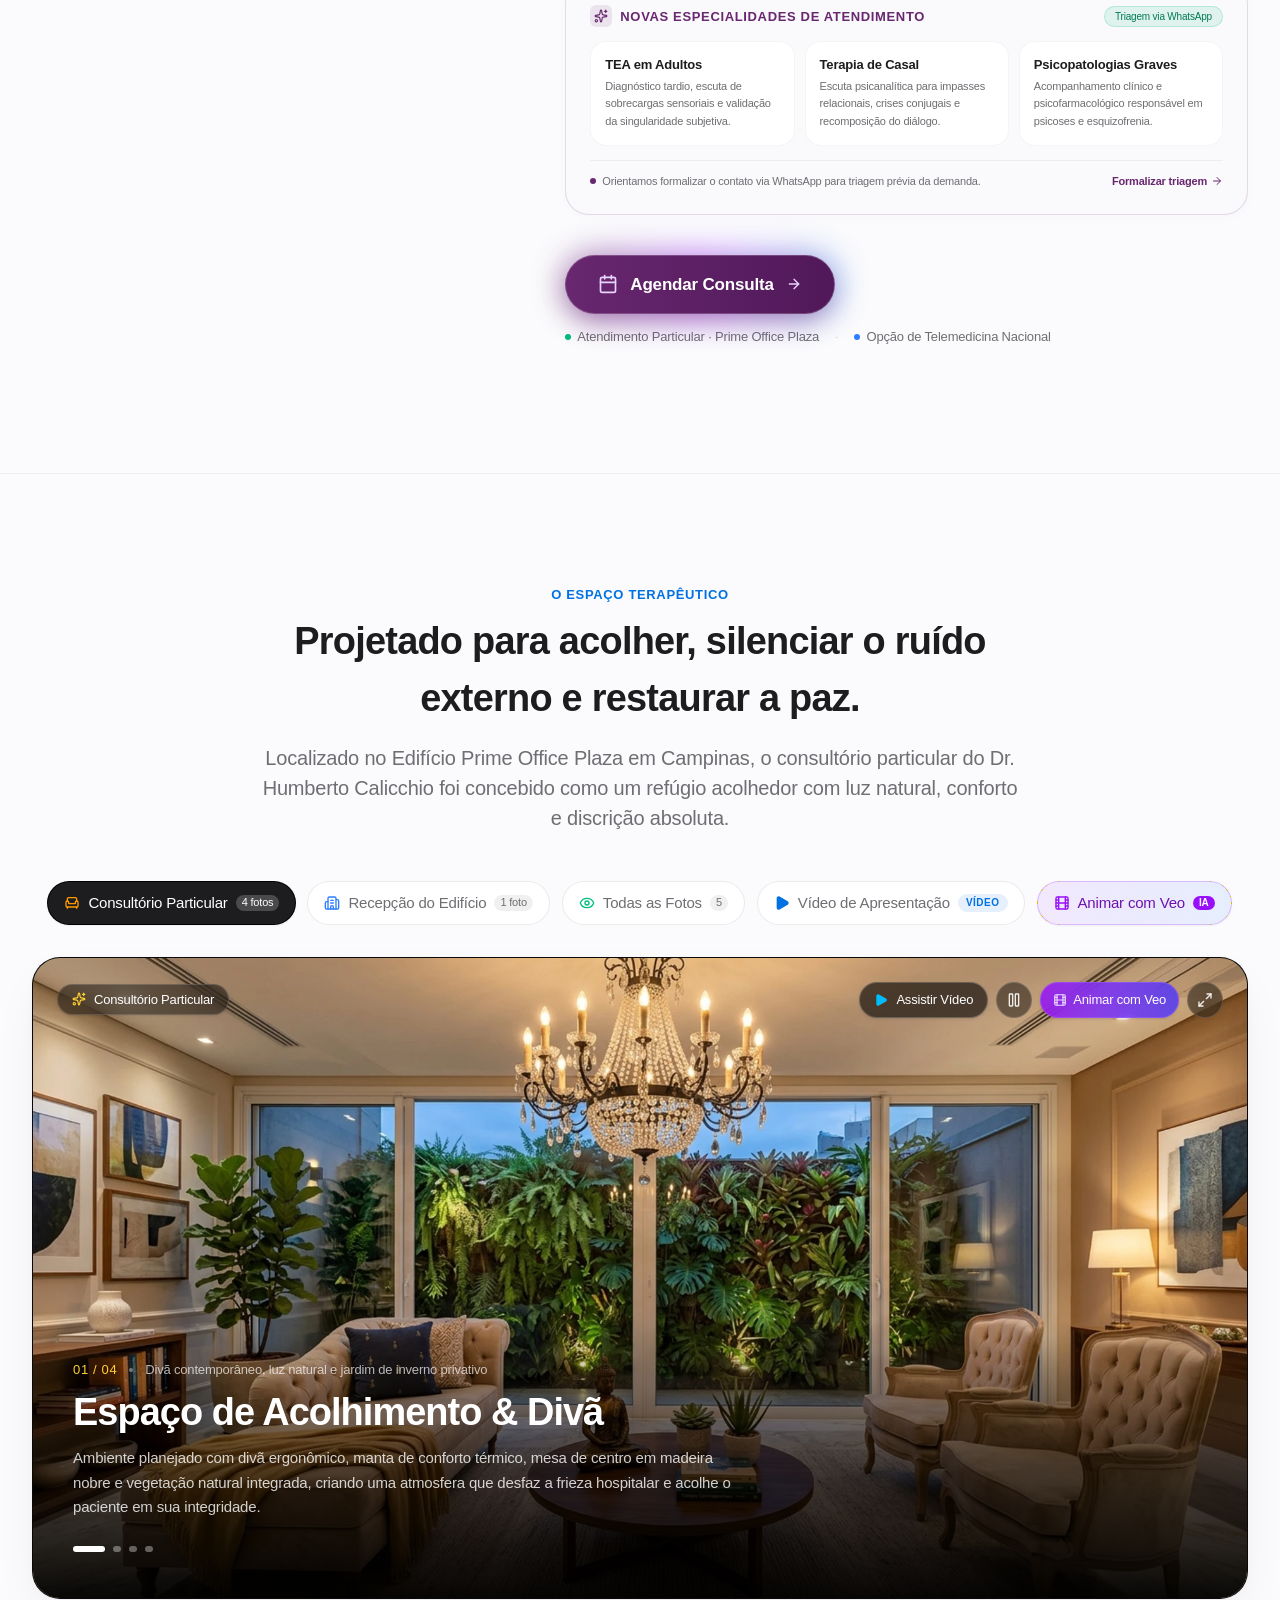
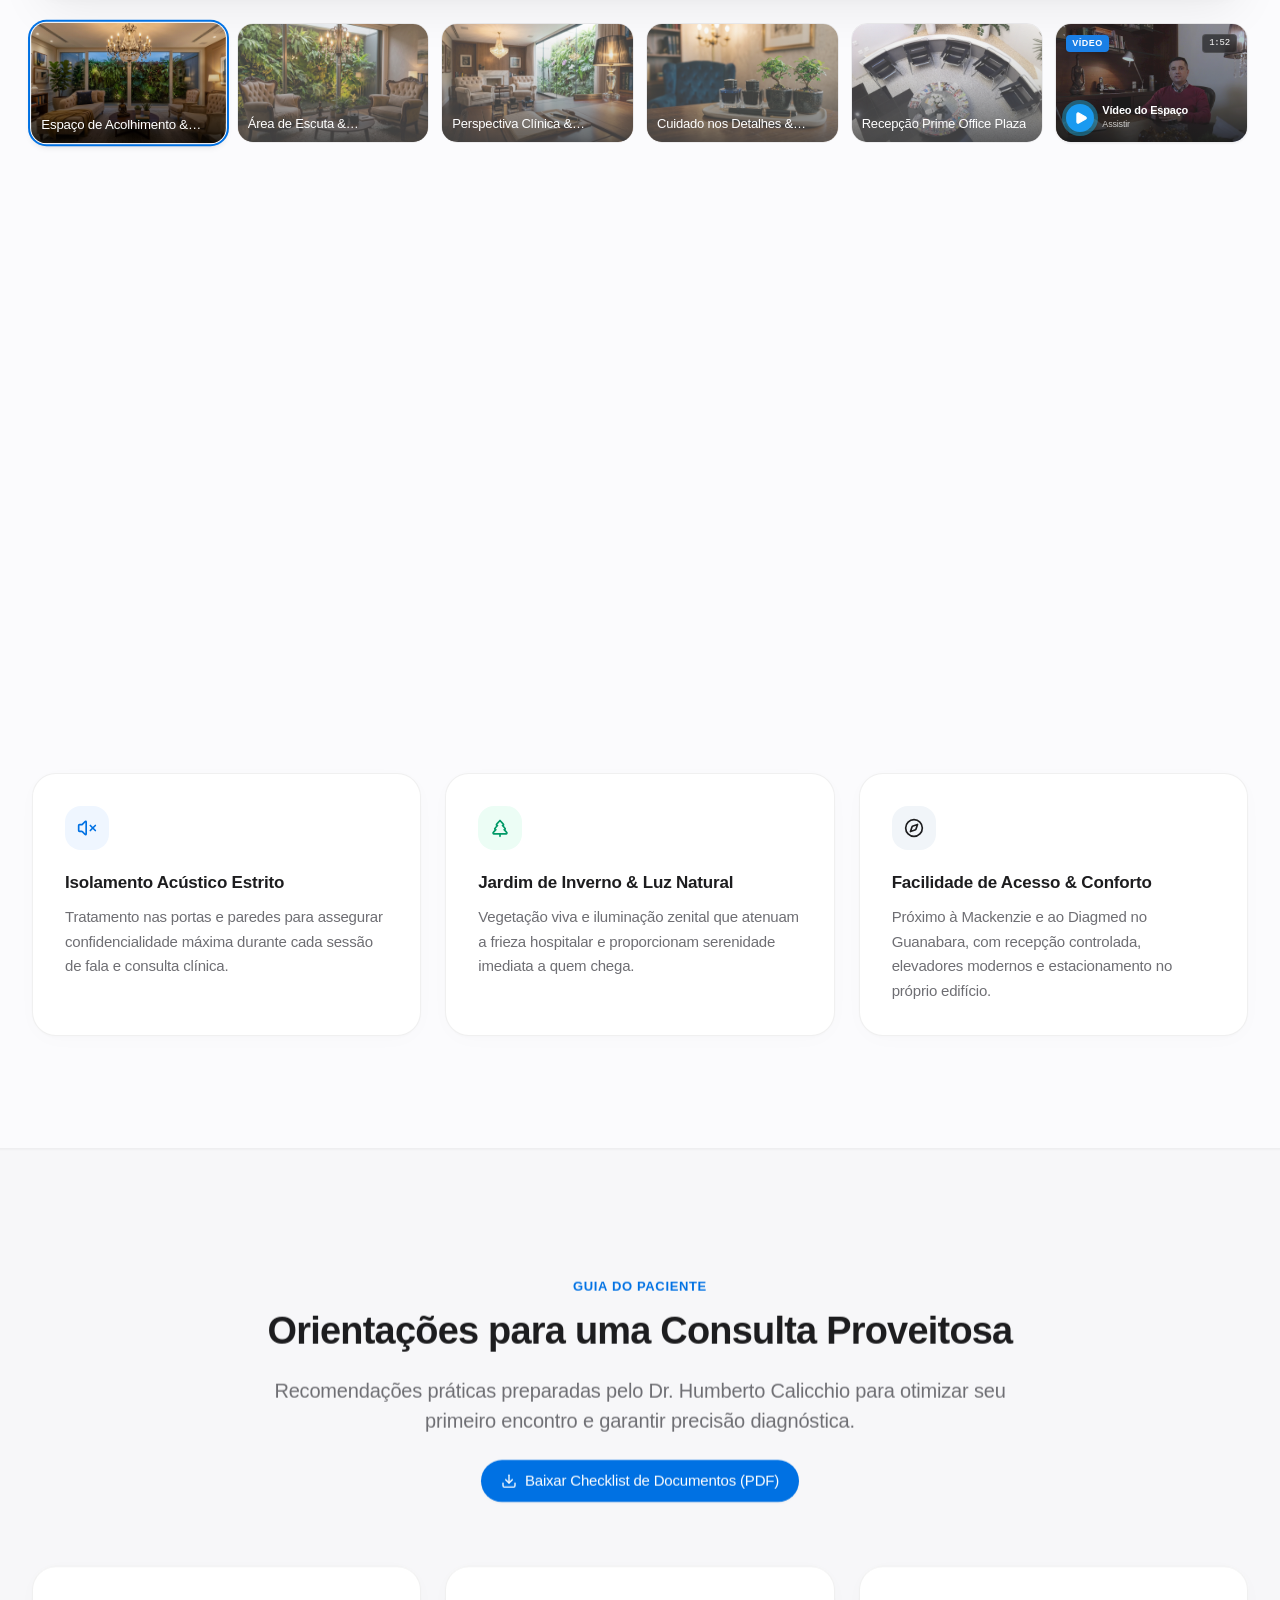
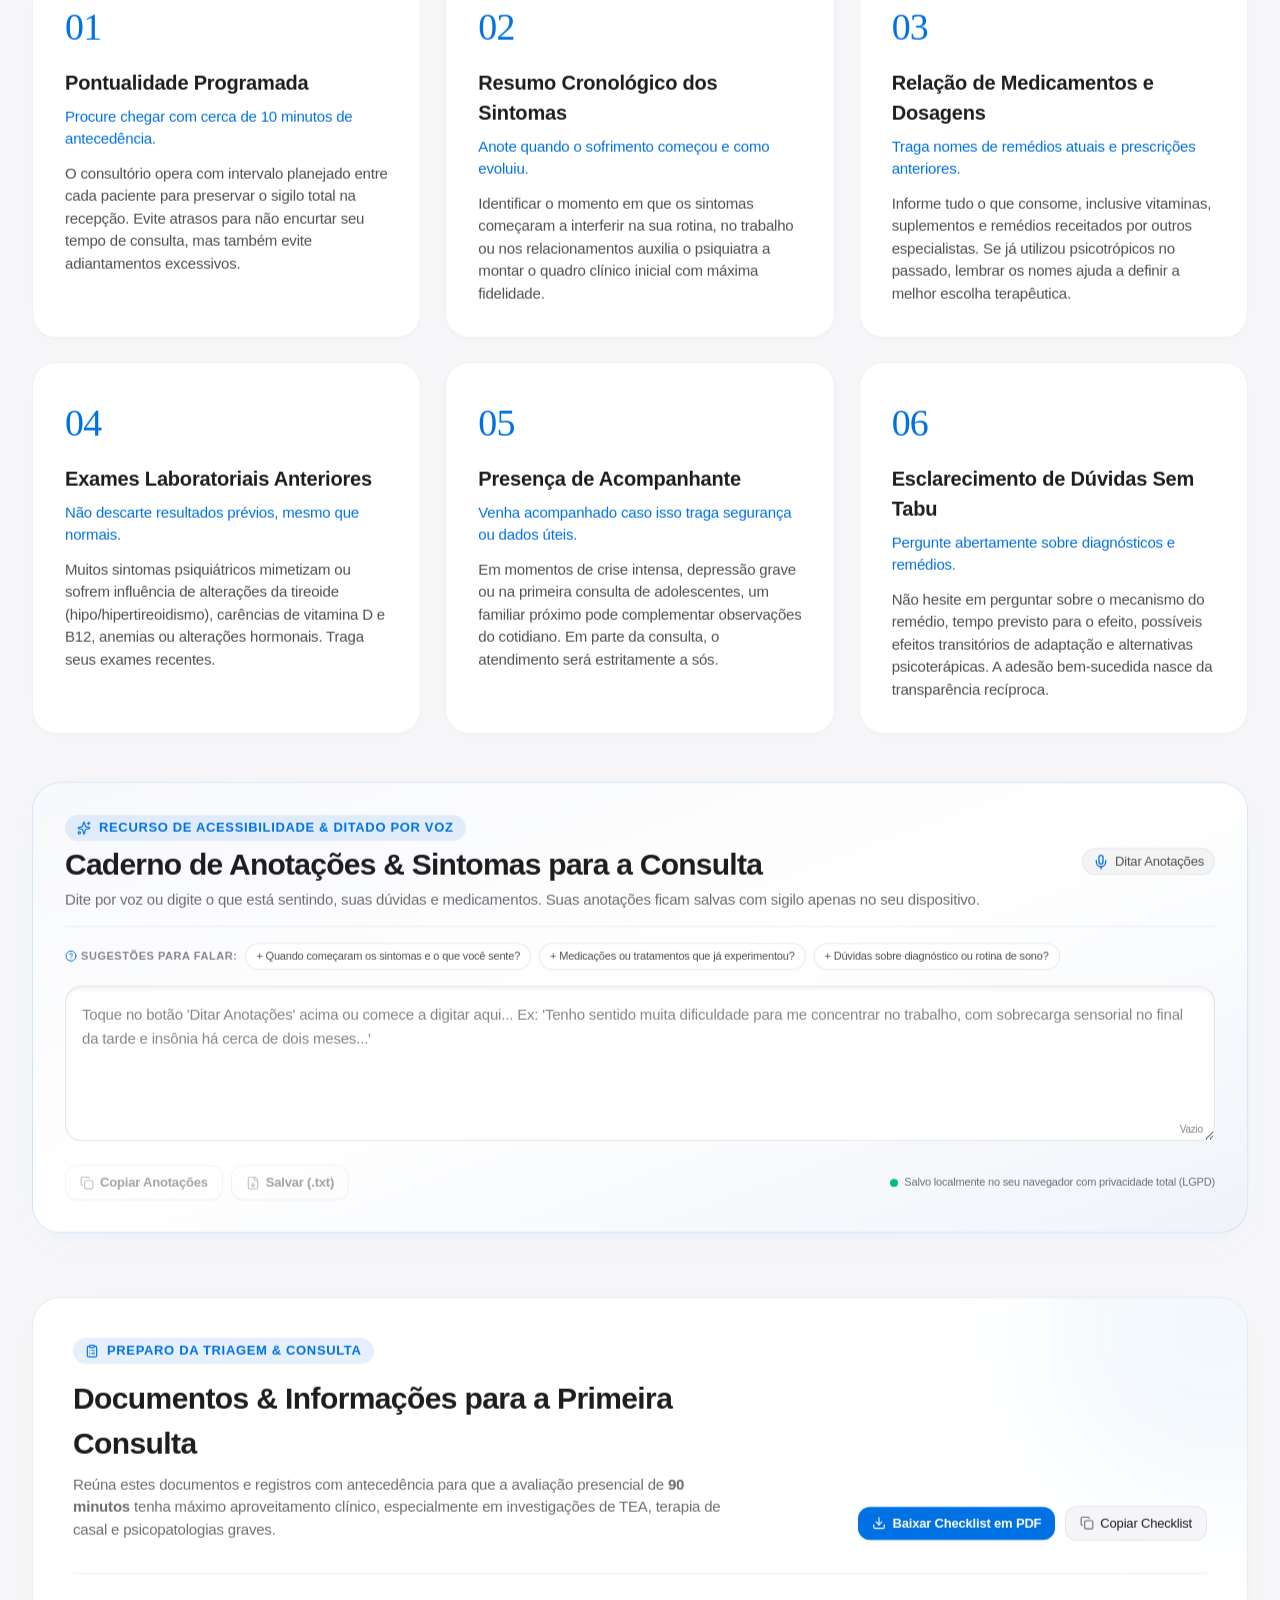
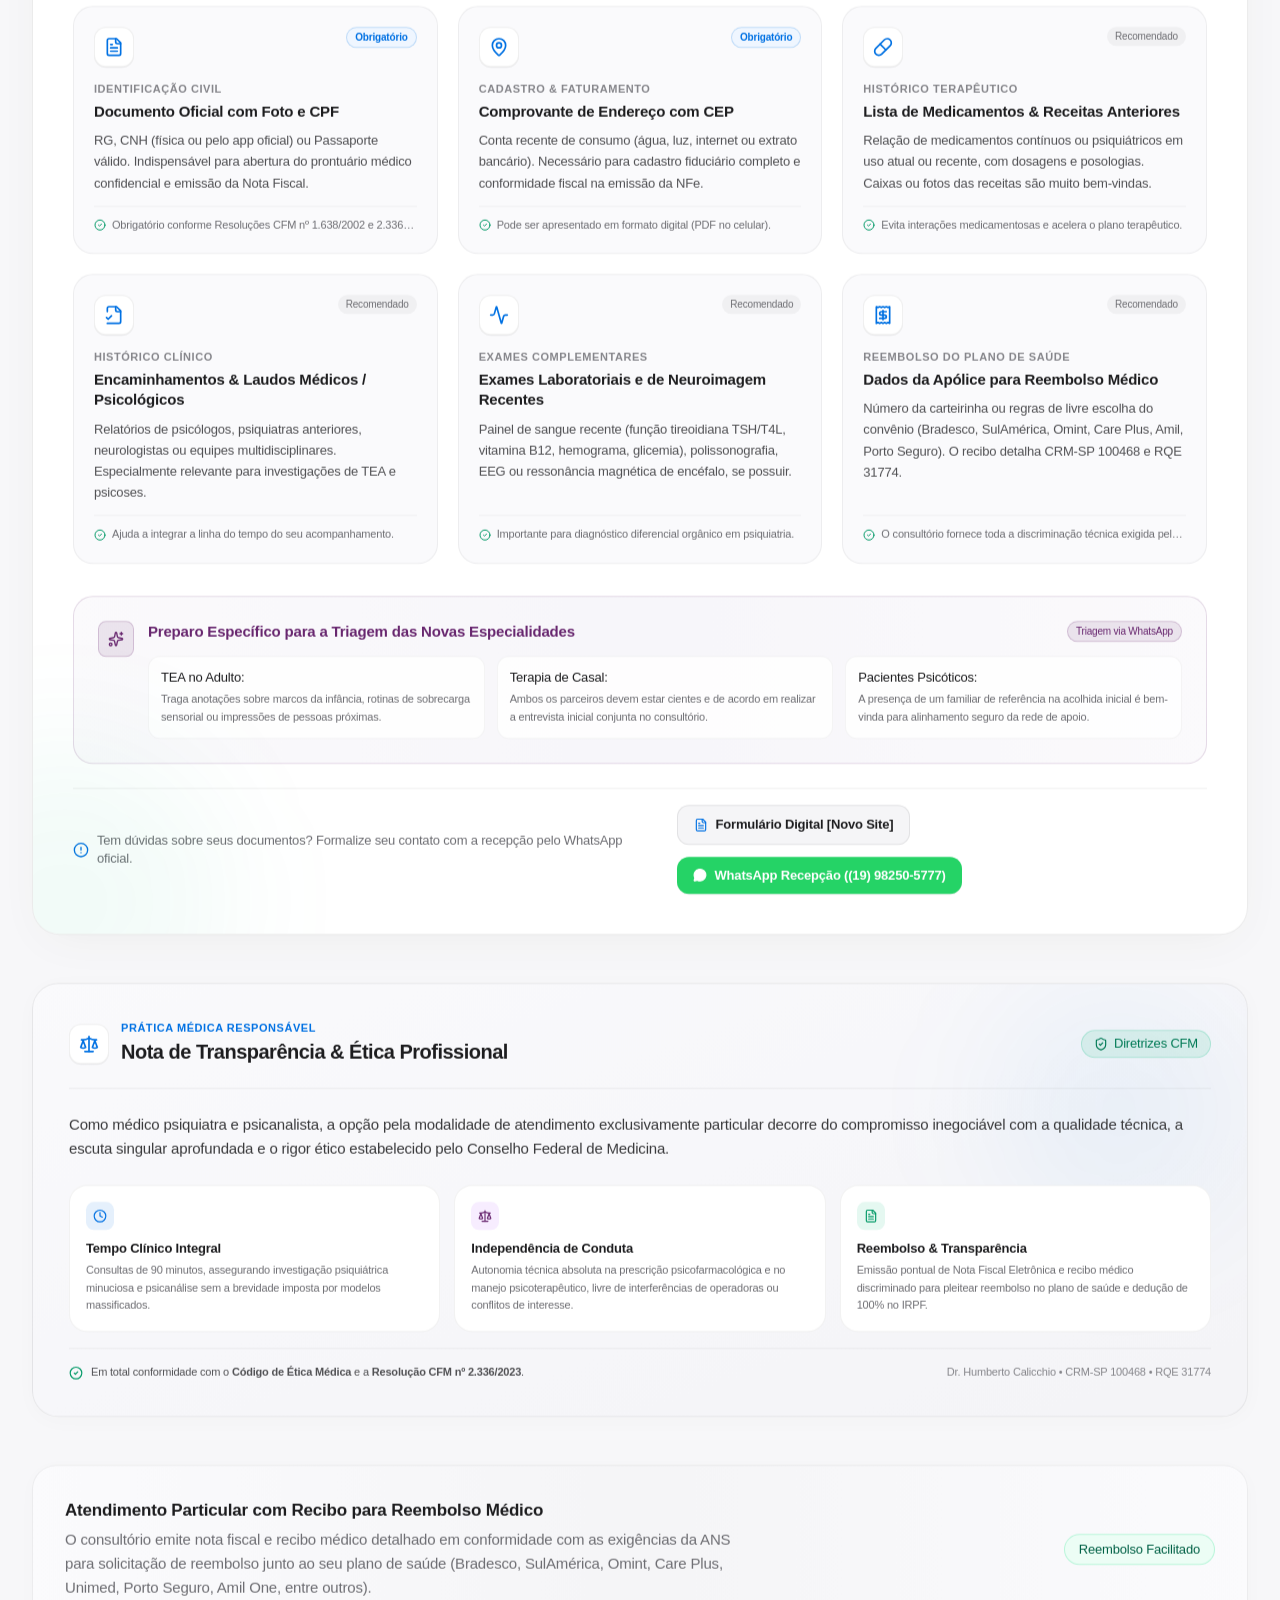
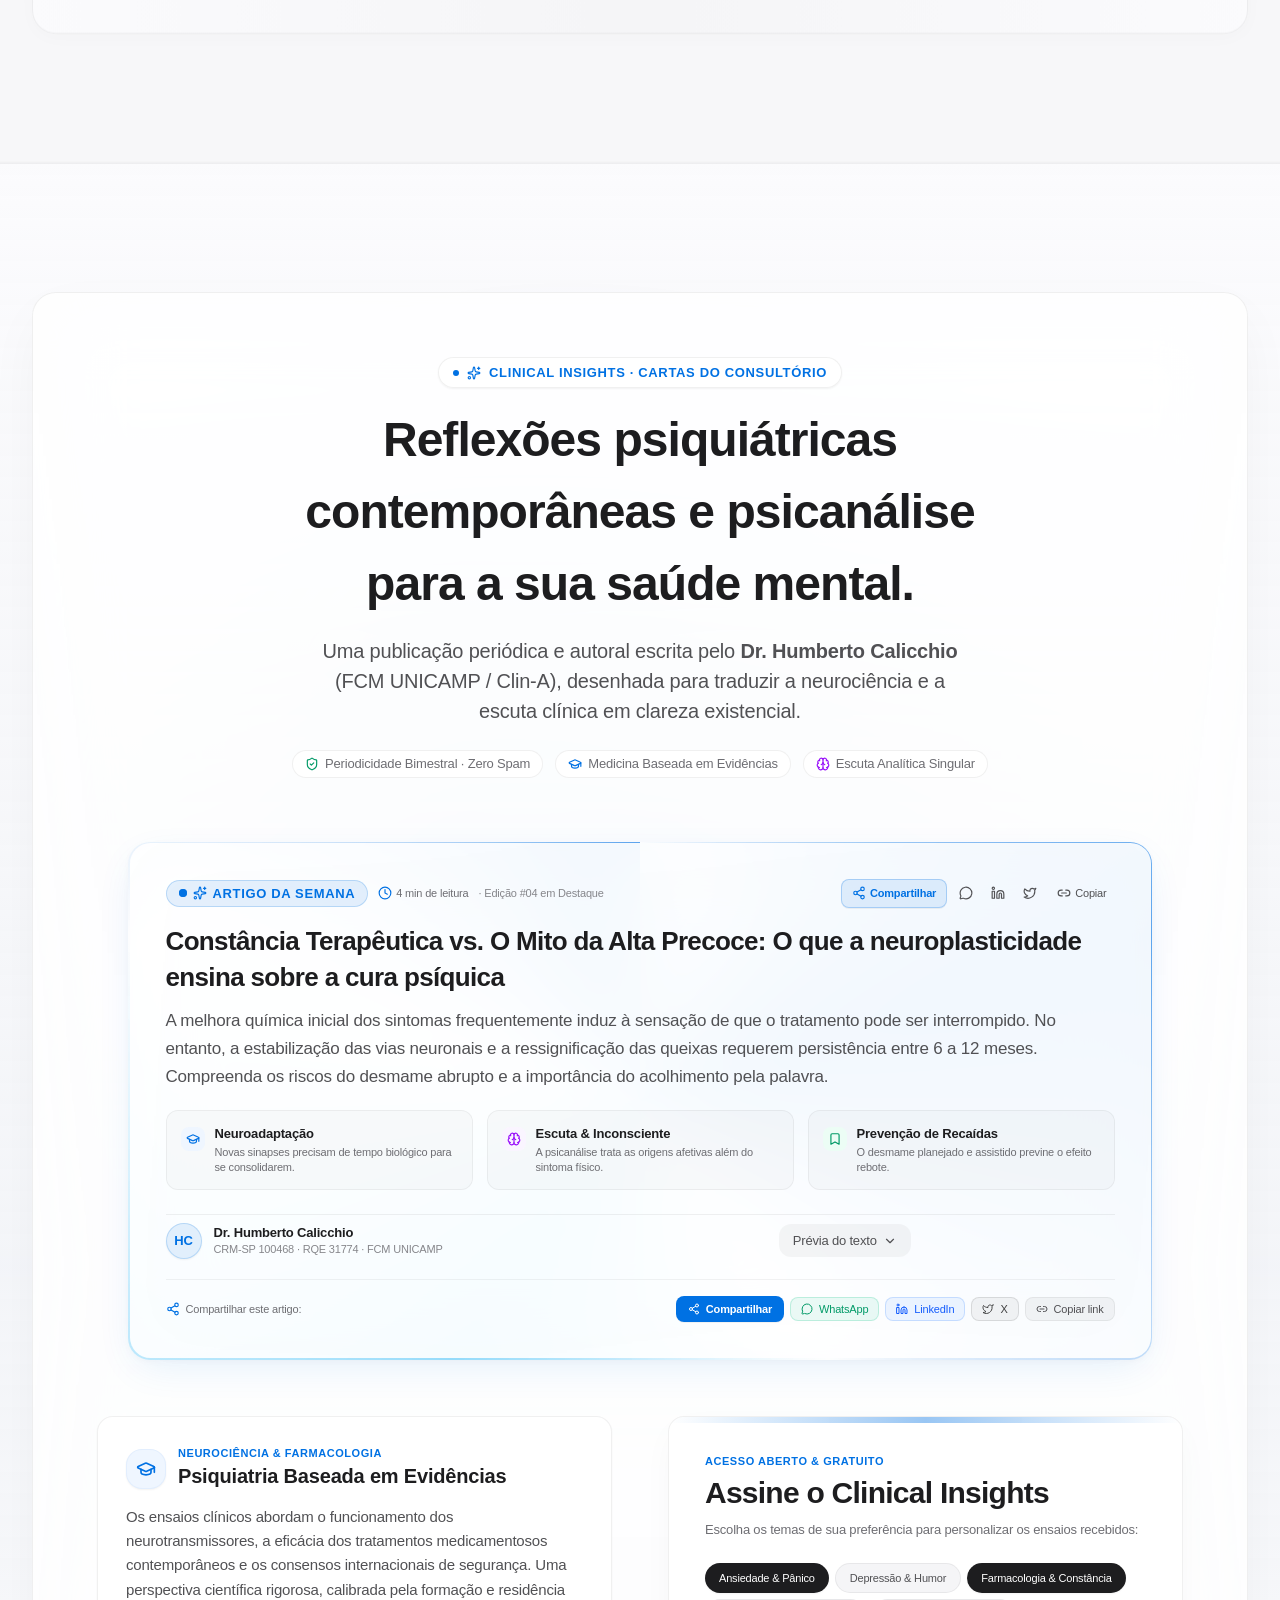
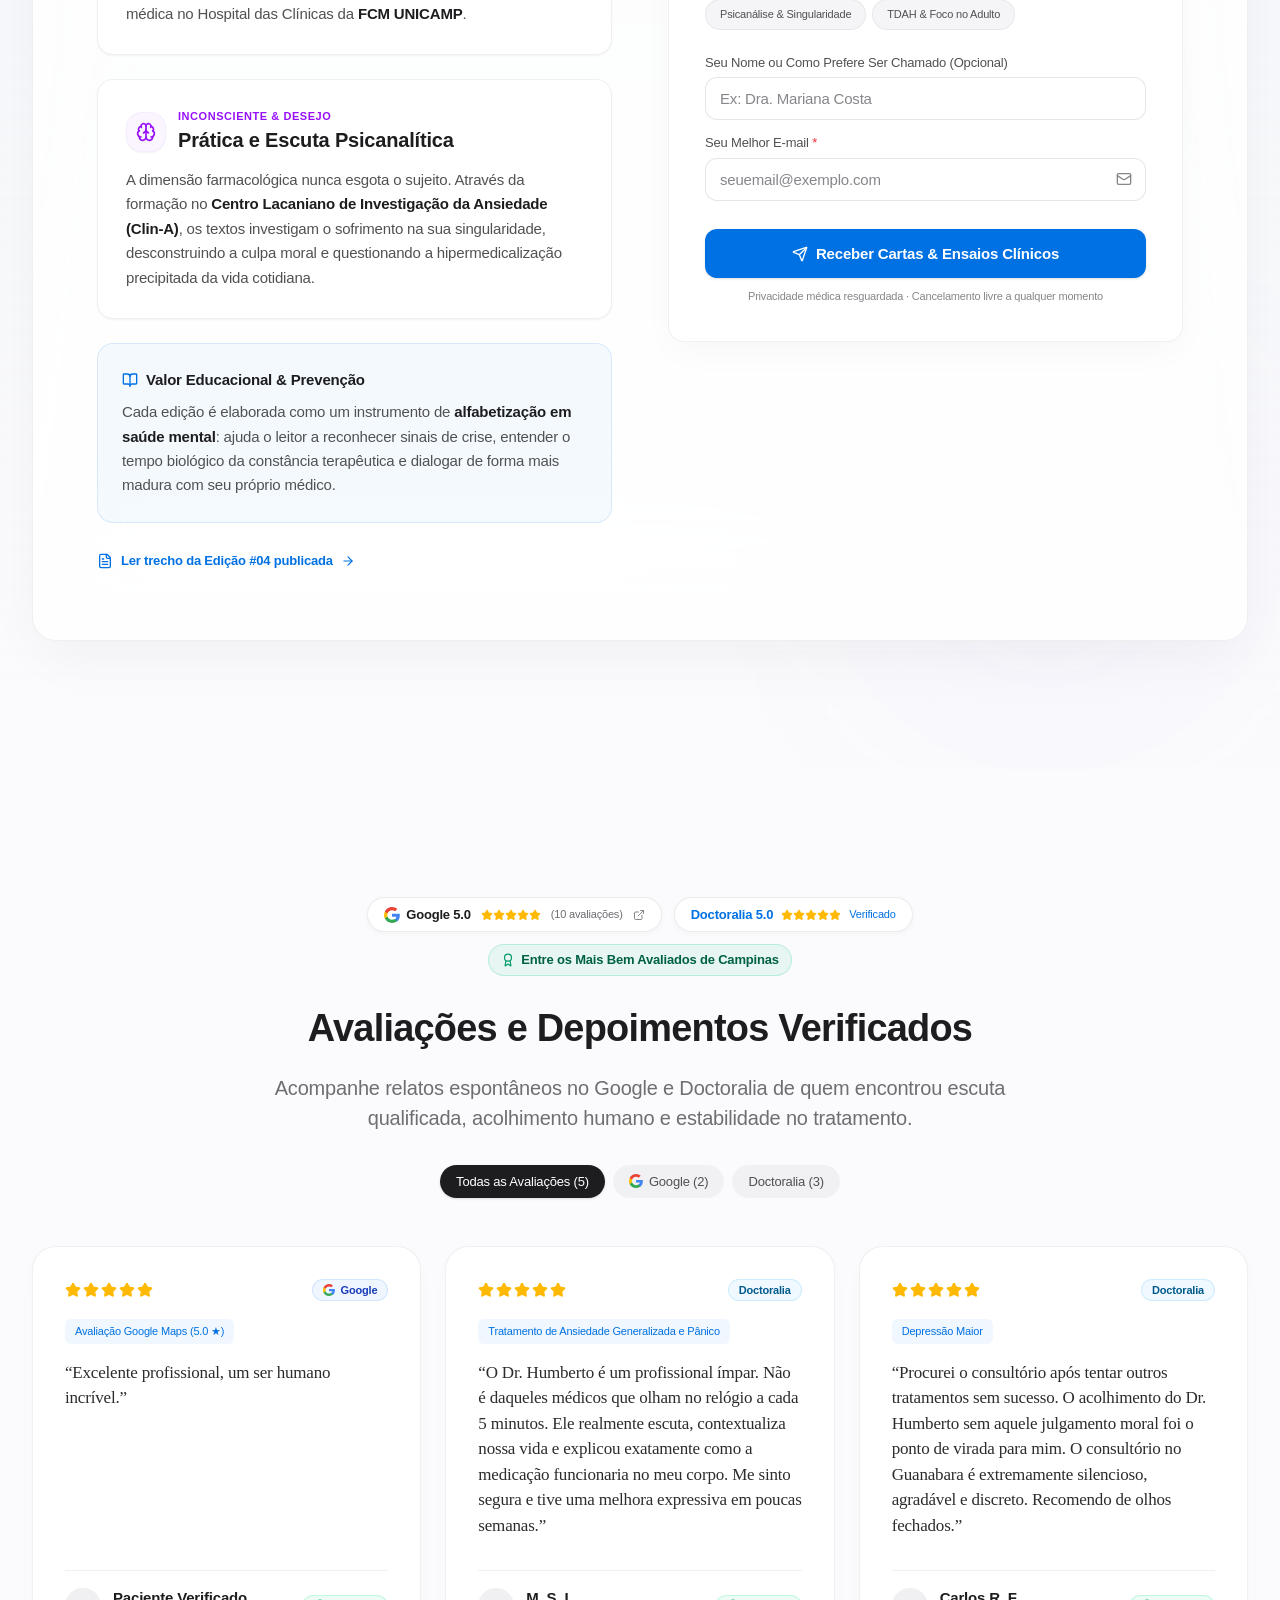
==== commit 8b72d0a9: "Inject CID button into footer Added a script to inject a CID button into the footer." ====
--- a/index.html
+++ b/index.html
@@ -940,5 +940,25 @@
       </footer>
     </div>
   </body>
-</html>
-
+</html><script>
+  (function() {
+    function injectCIDButton() {
+      if (document.getElementById('cid-nav-btn')) return;
+      var buttons = Array.from(document.querySelectorAll('button, a'));
+      var portalBtn = buttons.find(function(el) {
+        return el.textContent && el.textContent.trim().includes('Portal');
+      });
+      if (portalBtn && portalBtn.parentNode) {
+        var link = document.createElement('a');
+        link.id = 'cid-nav-btn';
+        link.href = '/cid';
+        link.innerHTML = '🎓 CID-11';
+        link.title = 'Ferramenta e Treinamento CID-10 ⇄ CID-11';
+        link.style.cssText = 'display: inline-flex; align-items: center; gap: 4px; font-size: 13px; font-weight: 600; color: #e9d5ff; background: rgba(168, 85, 247, 0.2); border: 1px solid rgba(168, 85, 247, 0.4); padding: 6px 12px; border-radius: 9999px; text-decoration: none; margin-right: 8px; transition: all 0.2s ease;';
+        portalBtn.parentNode.insertBefore(link, portalBtn);
+      }
+    }
+    setInterval(injectCIDButton, 400);
+  })();
+</script>
+
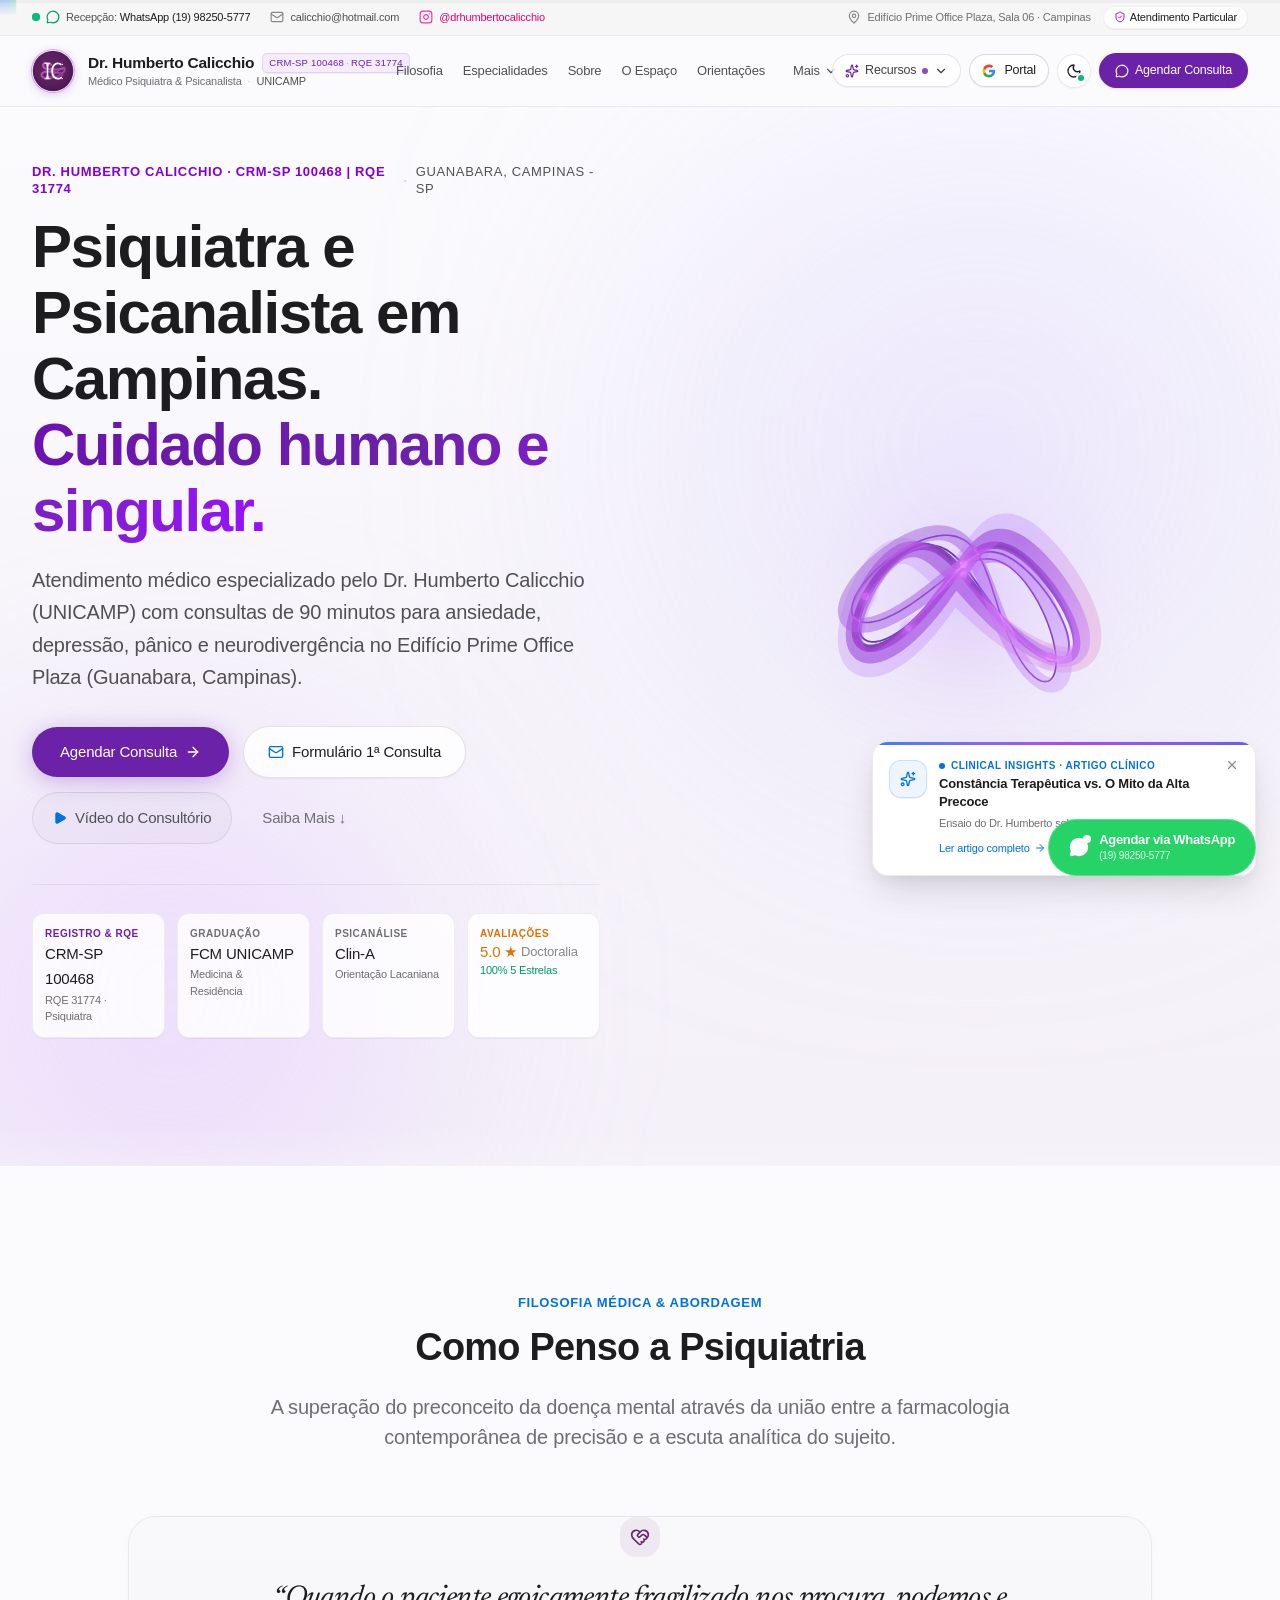
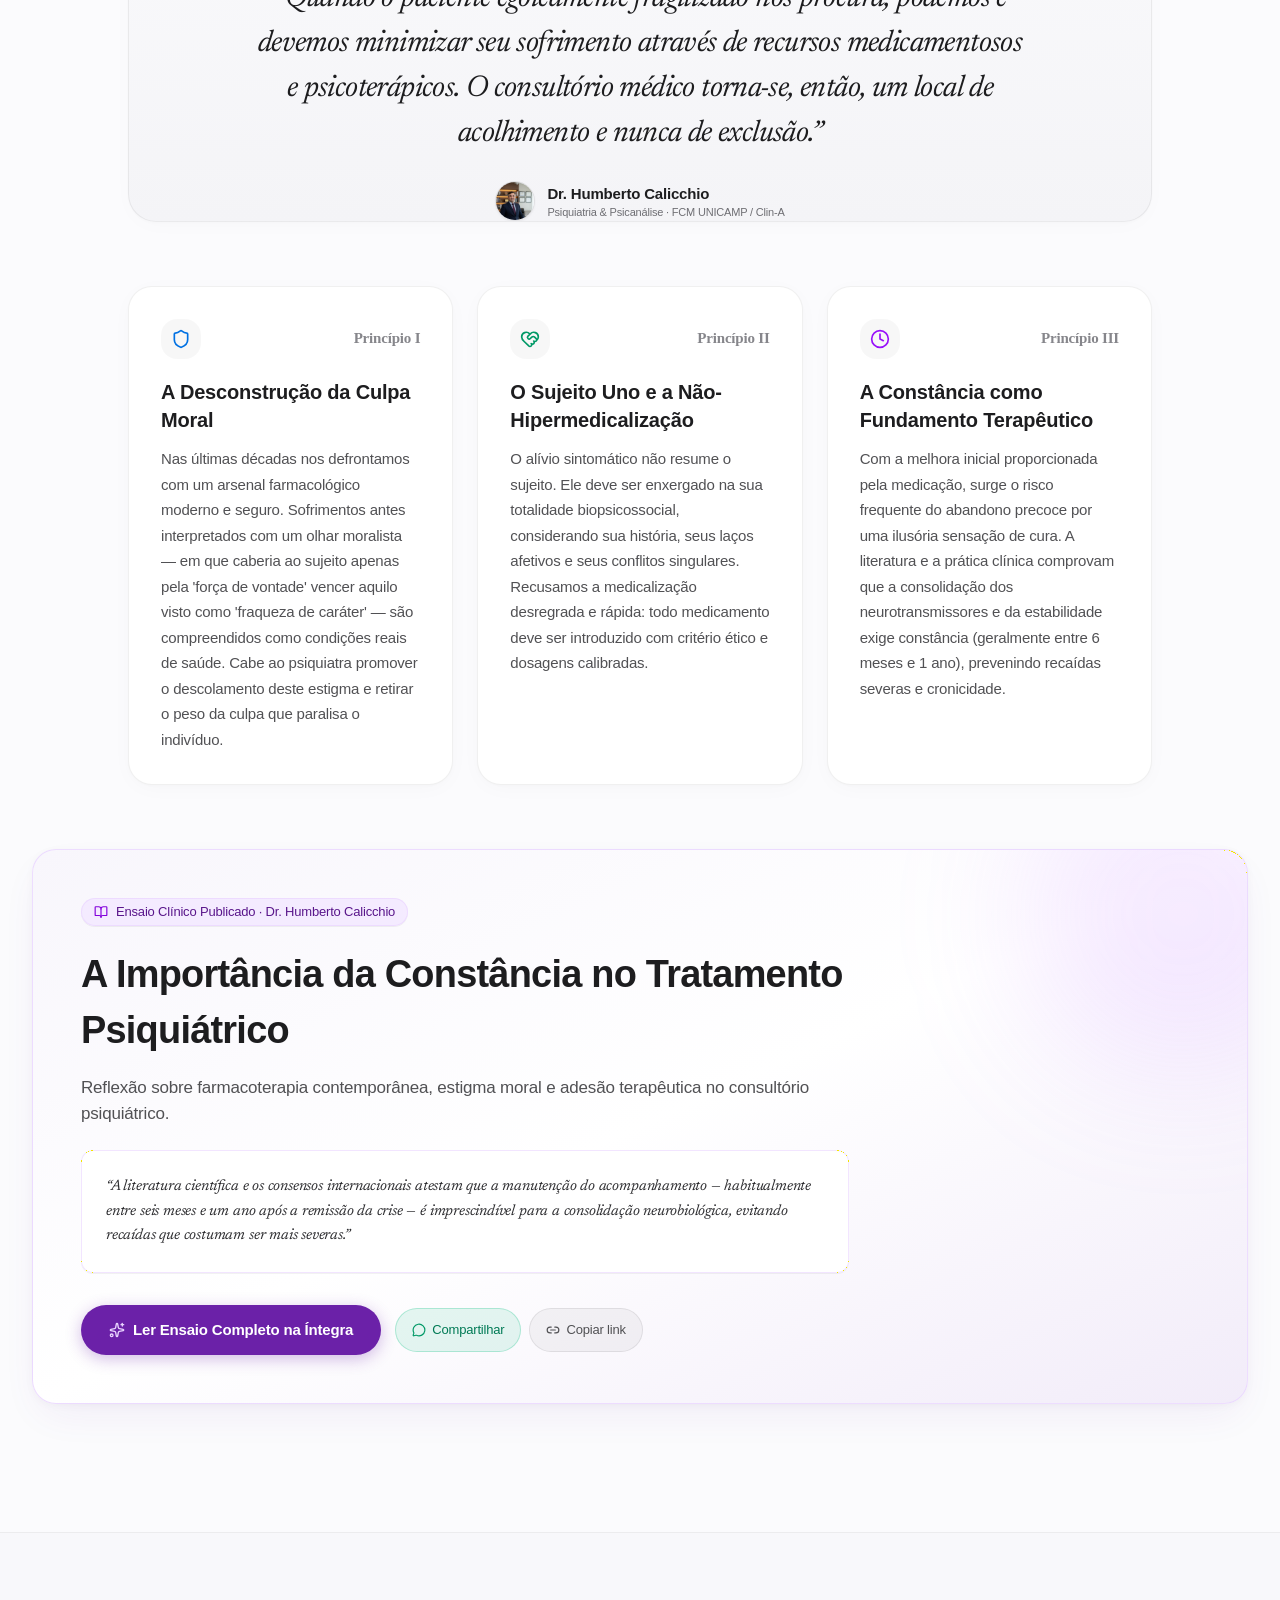
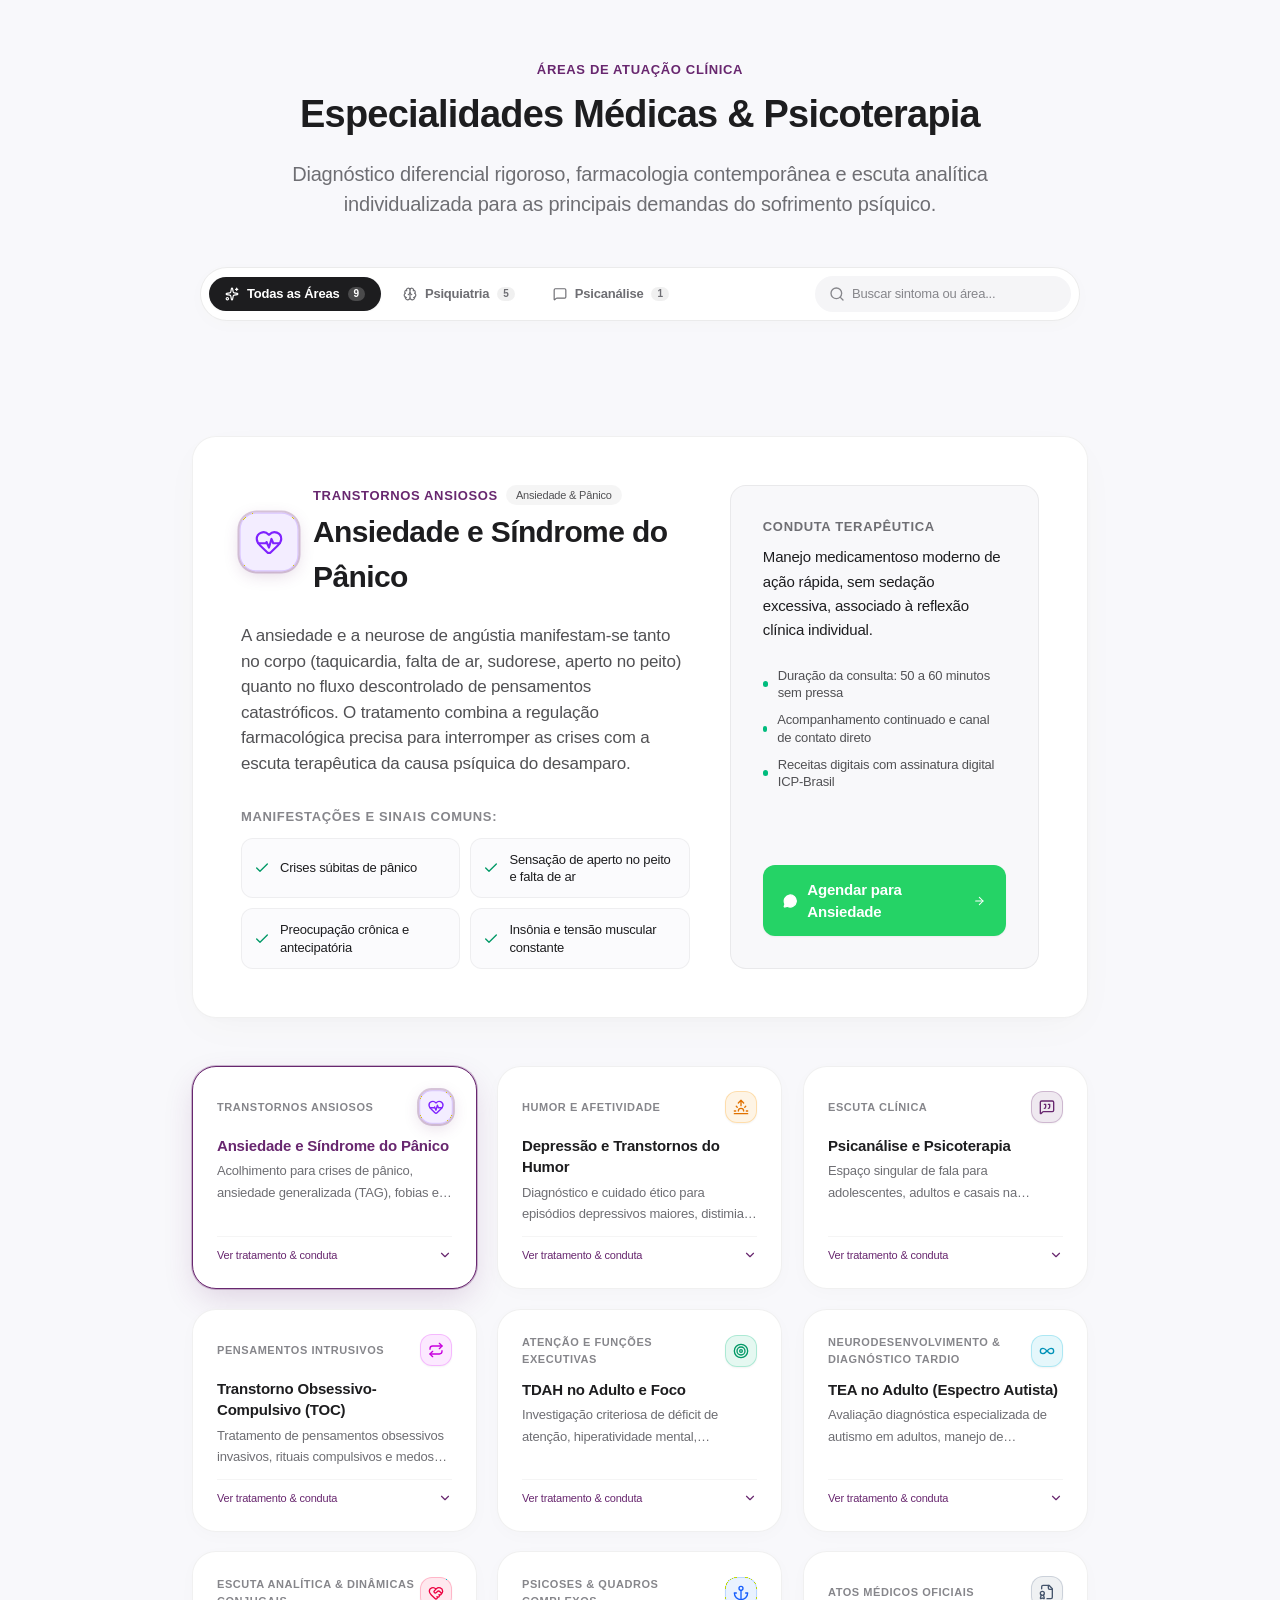
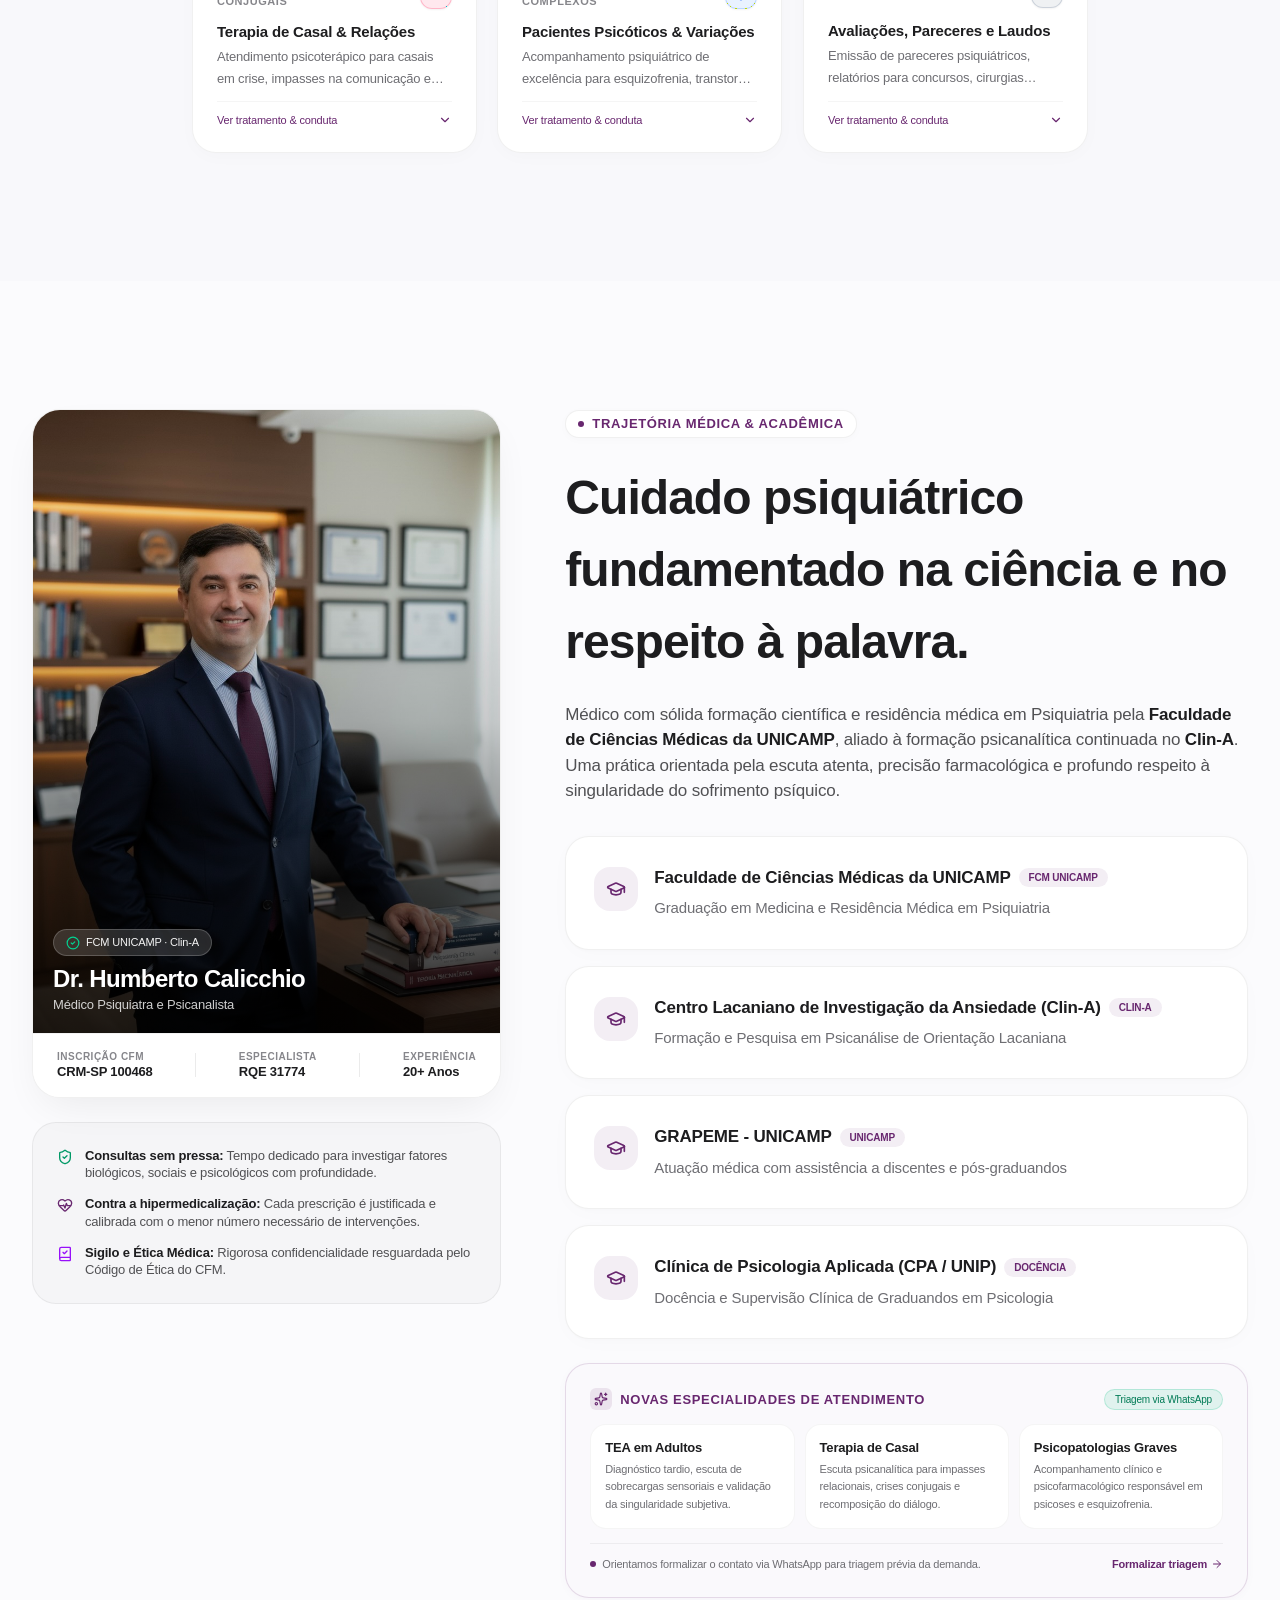
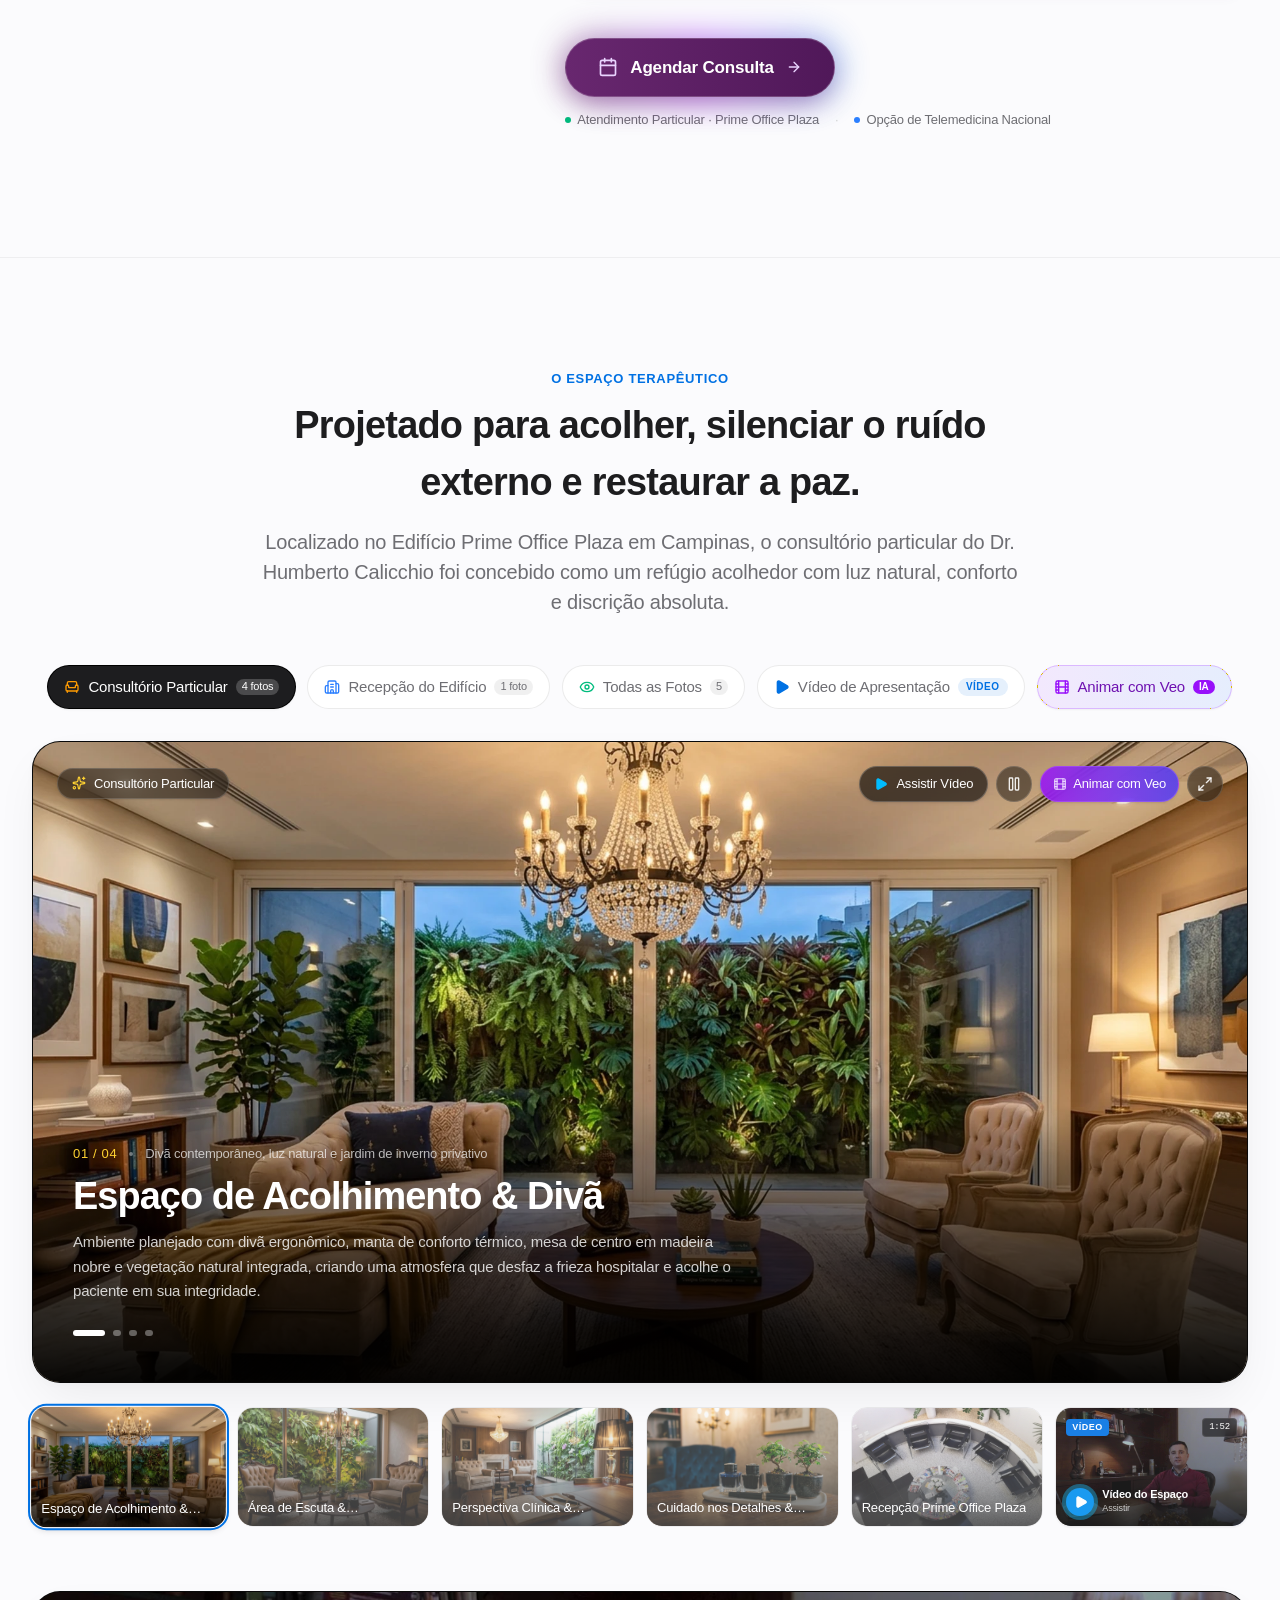
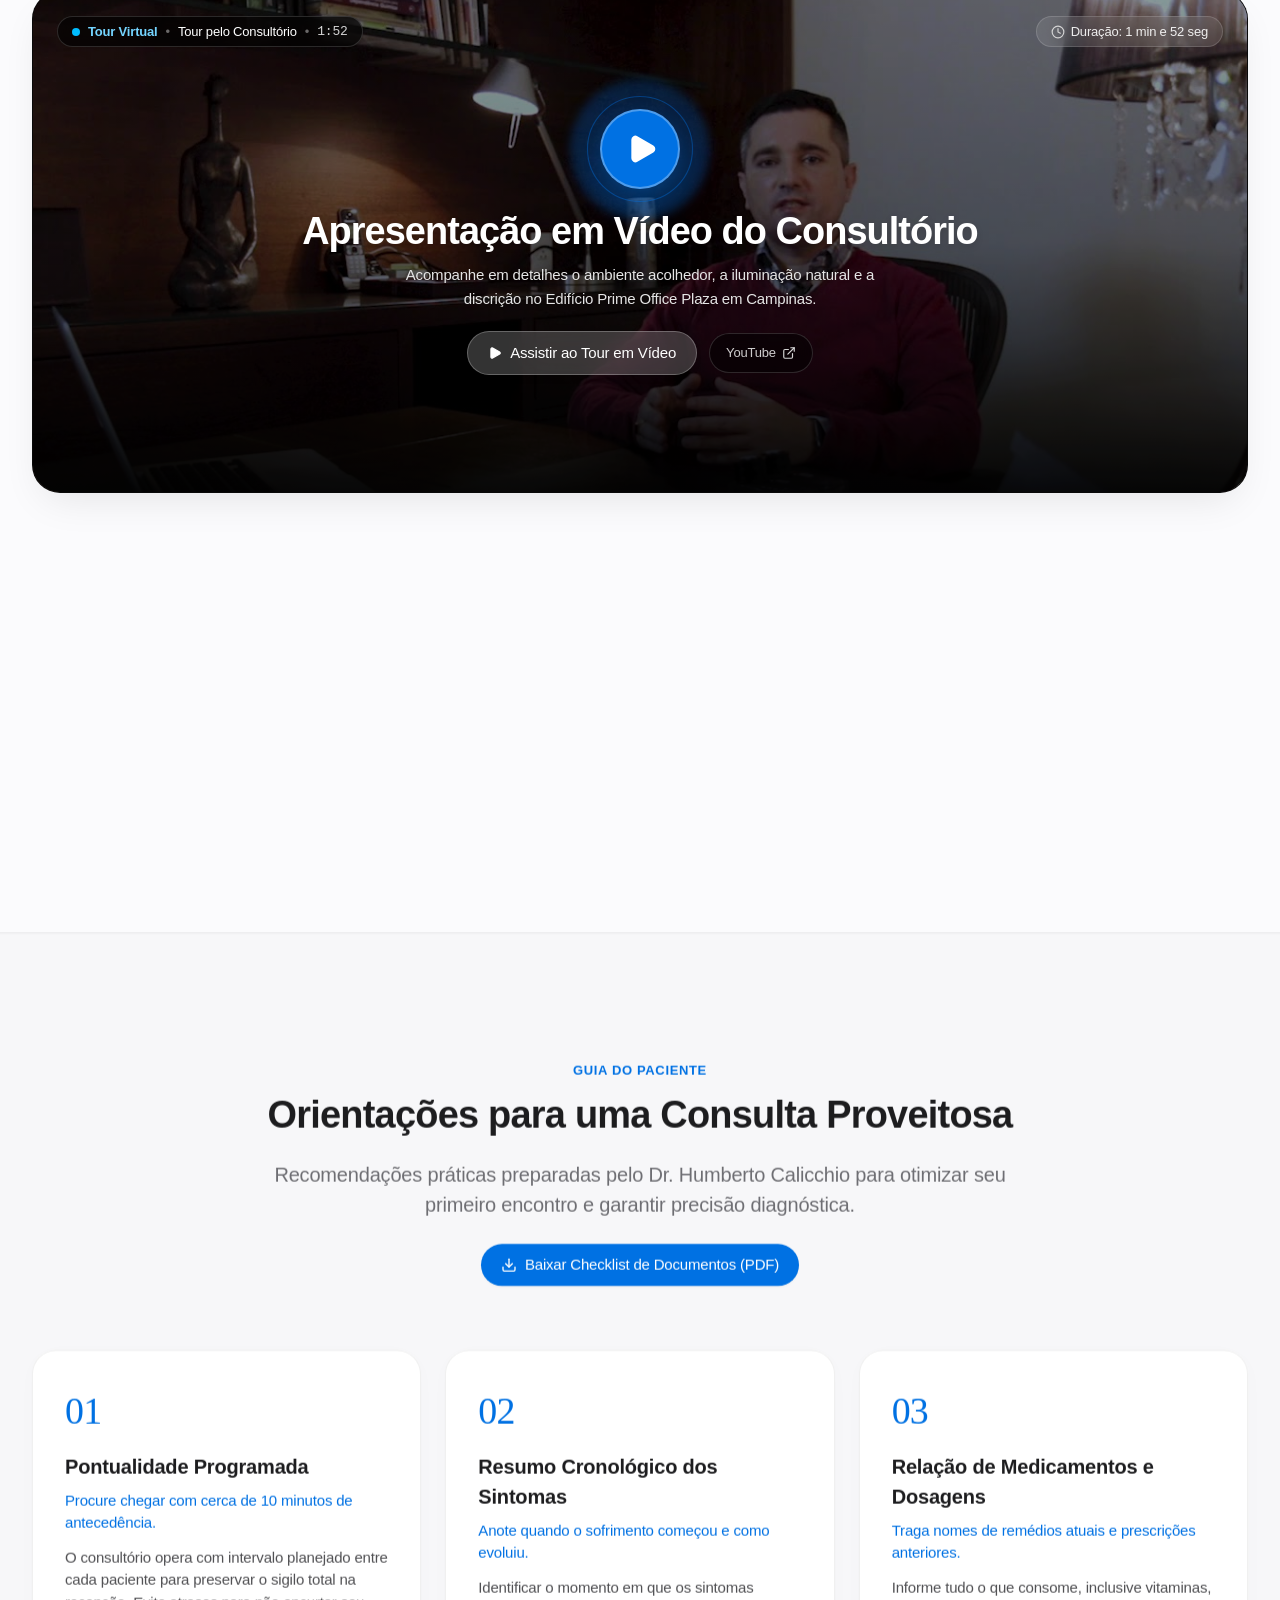
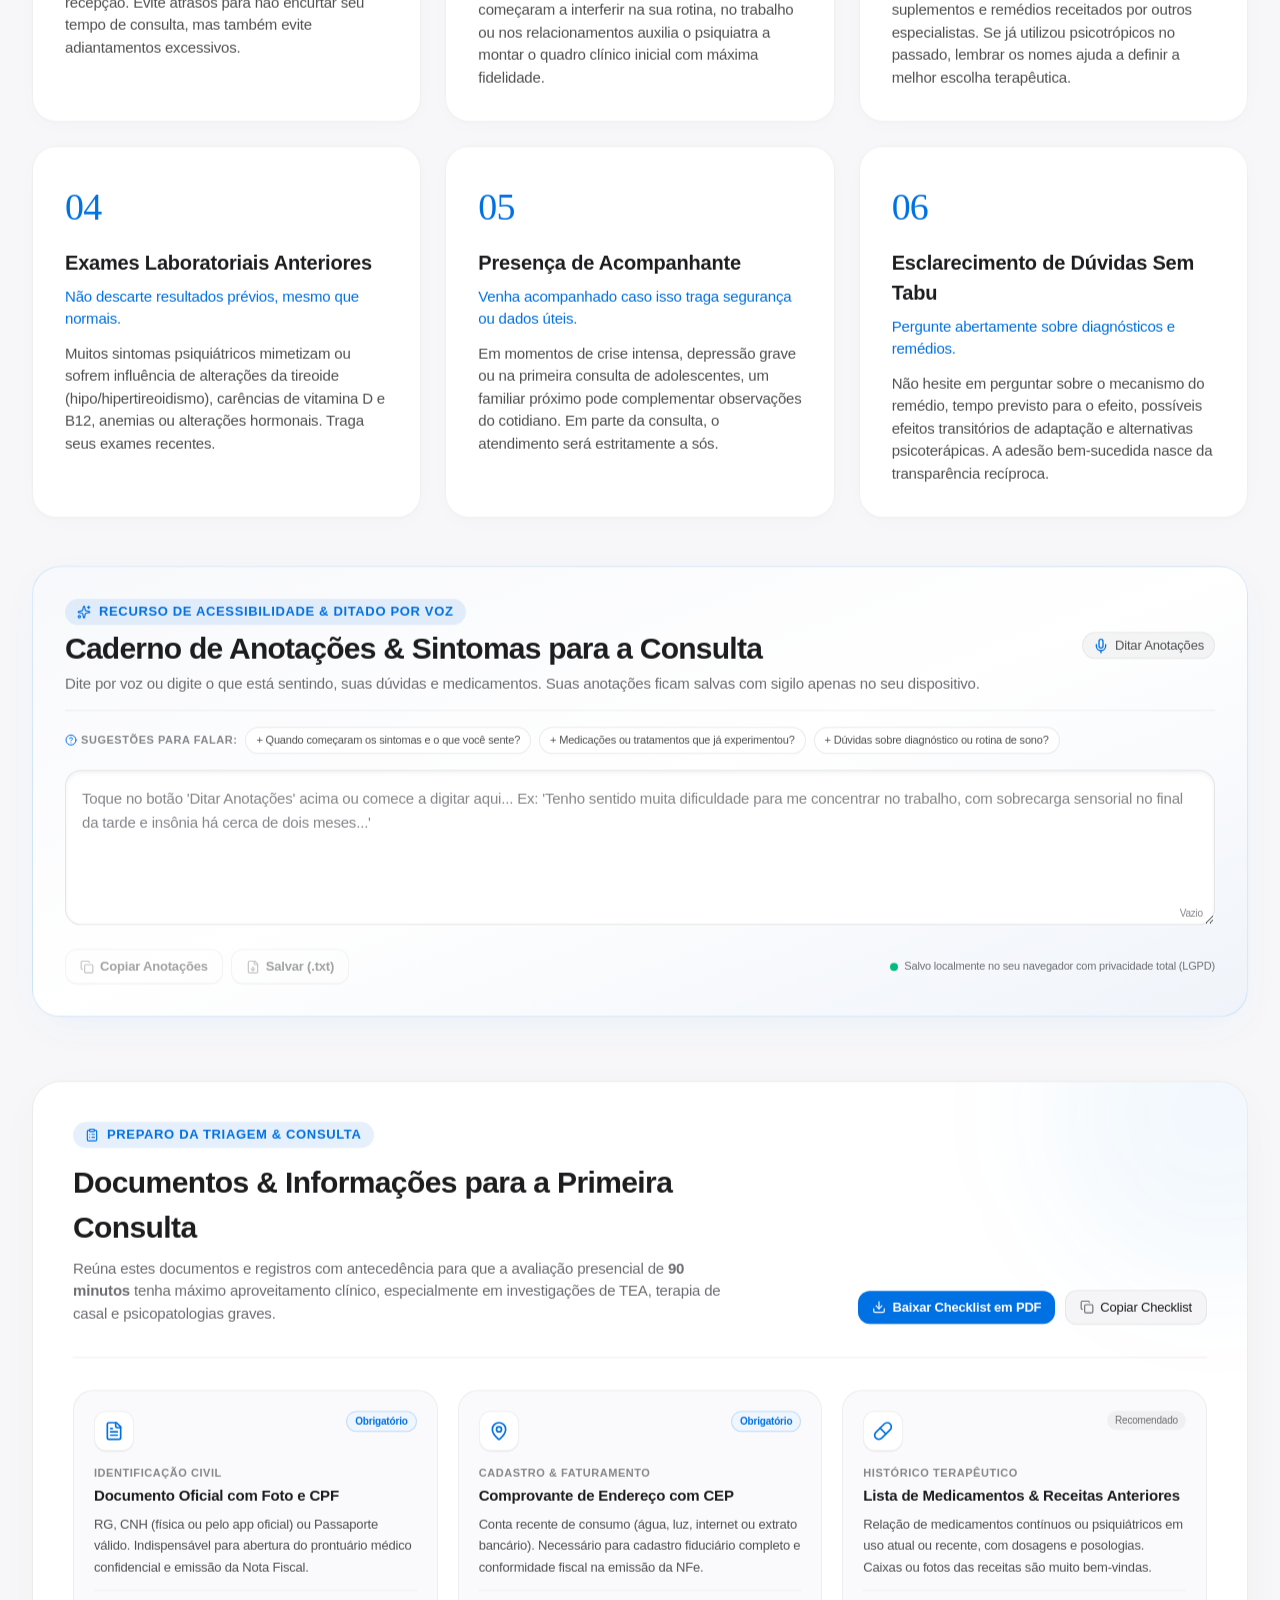
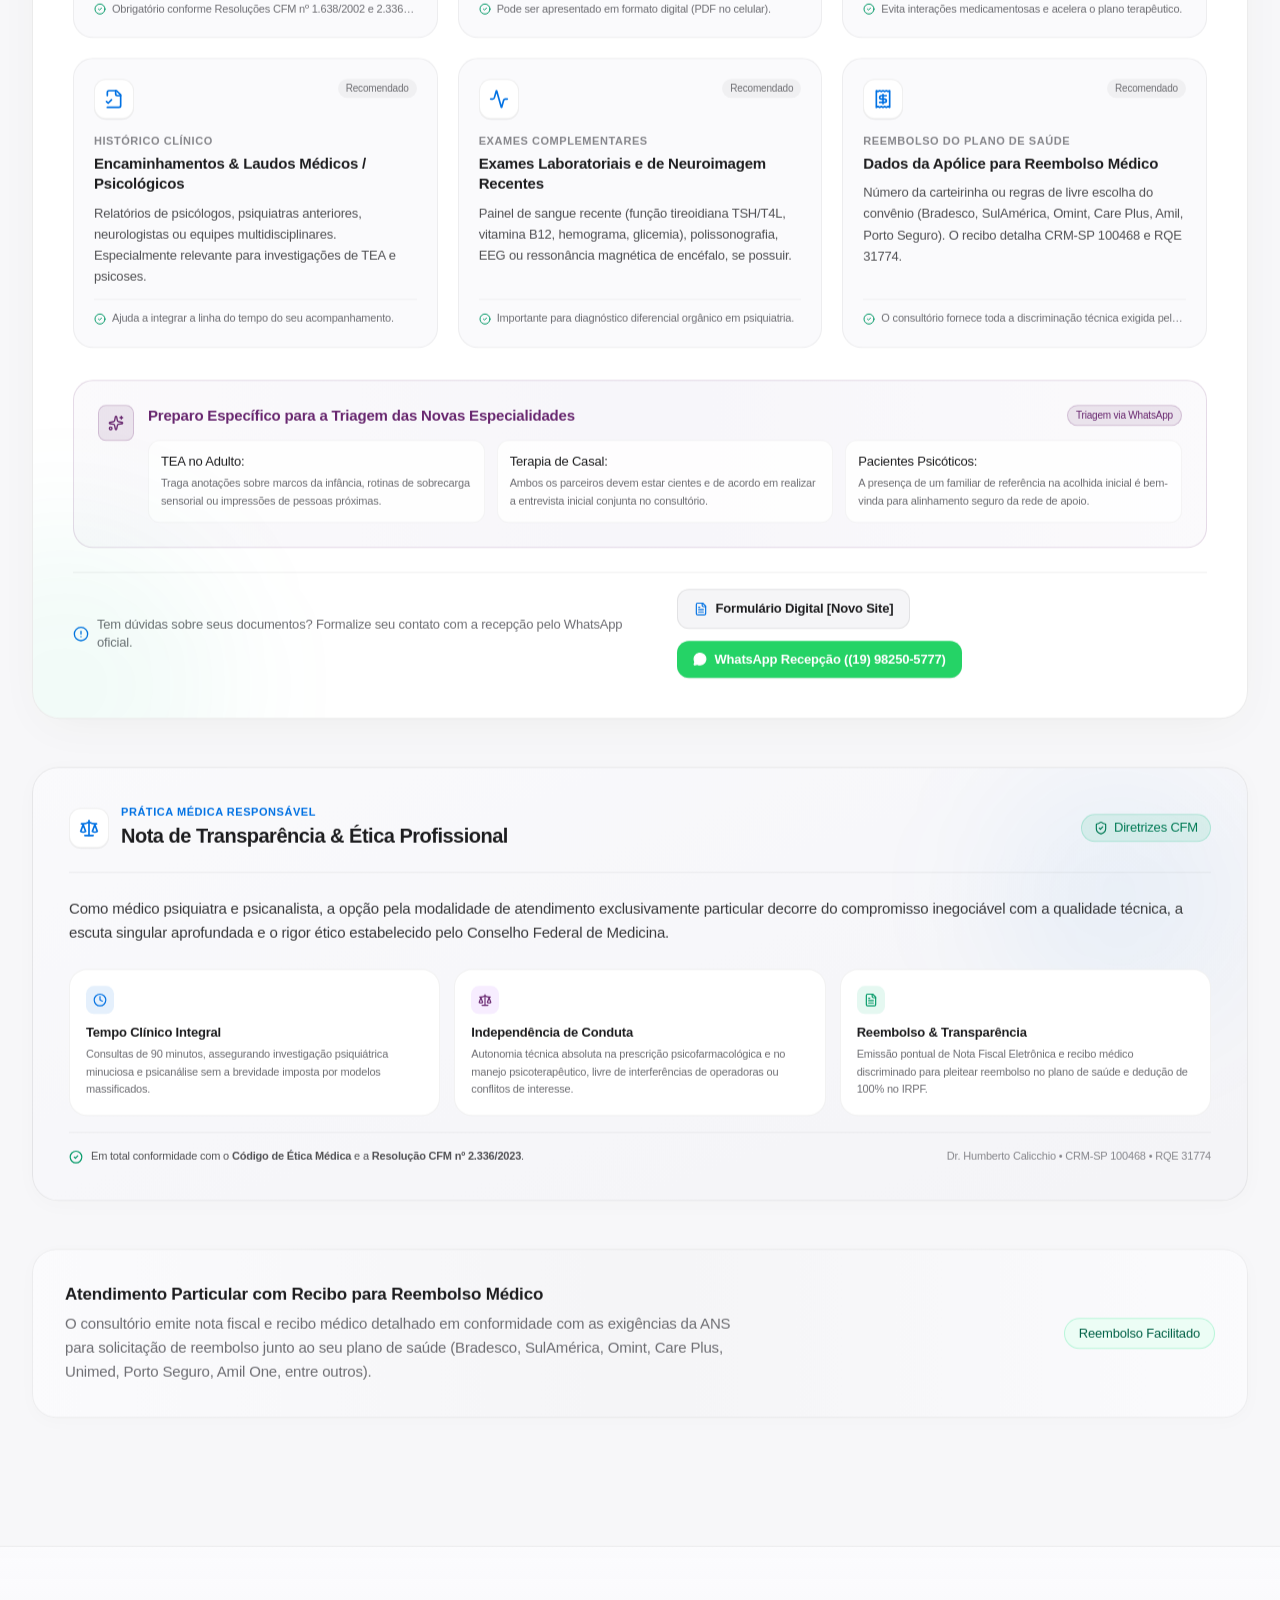
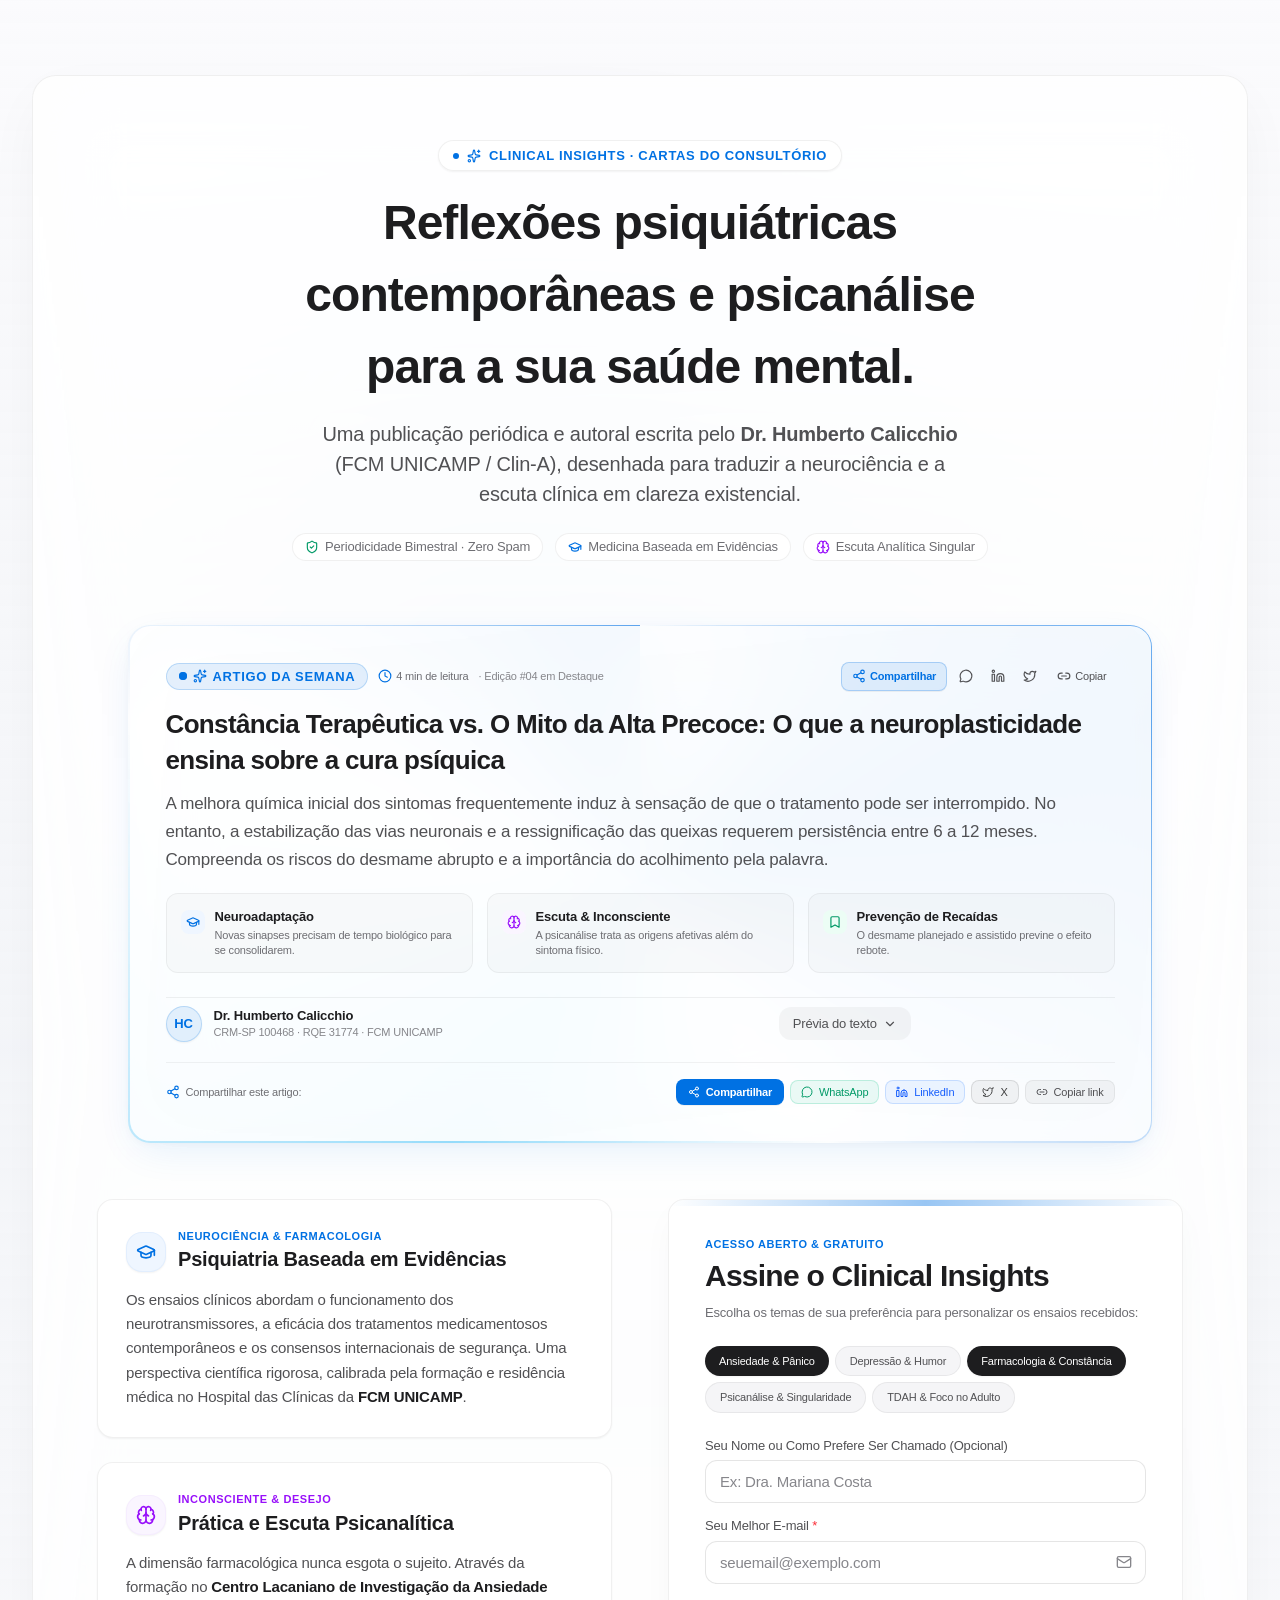
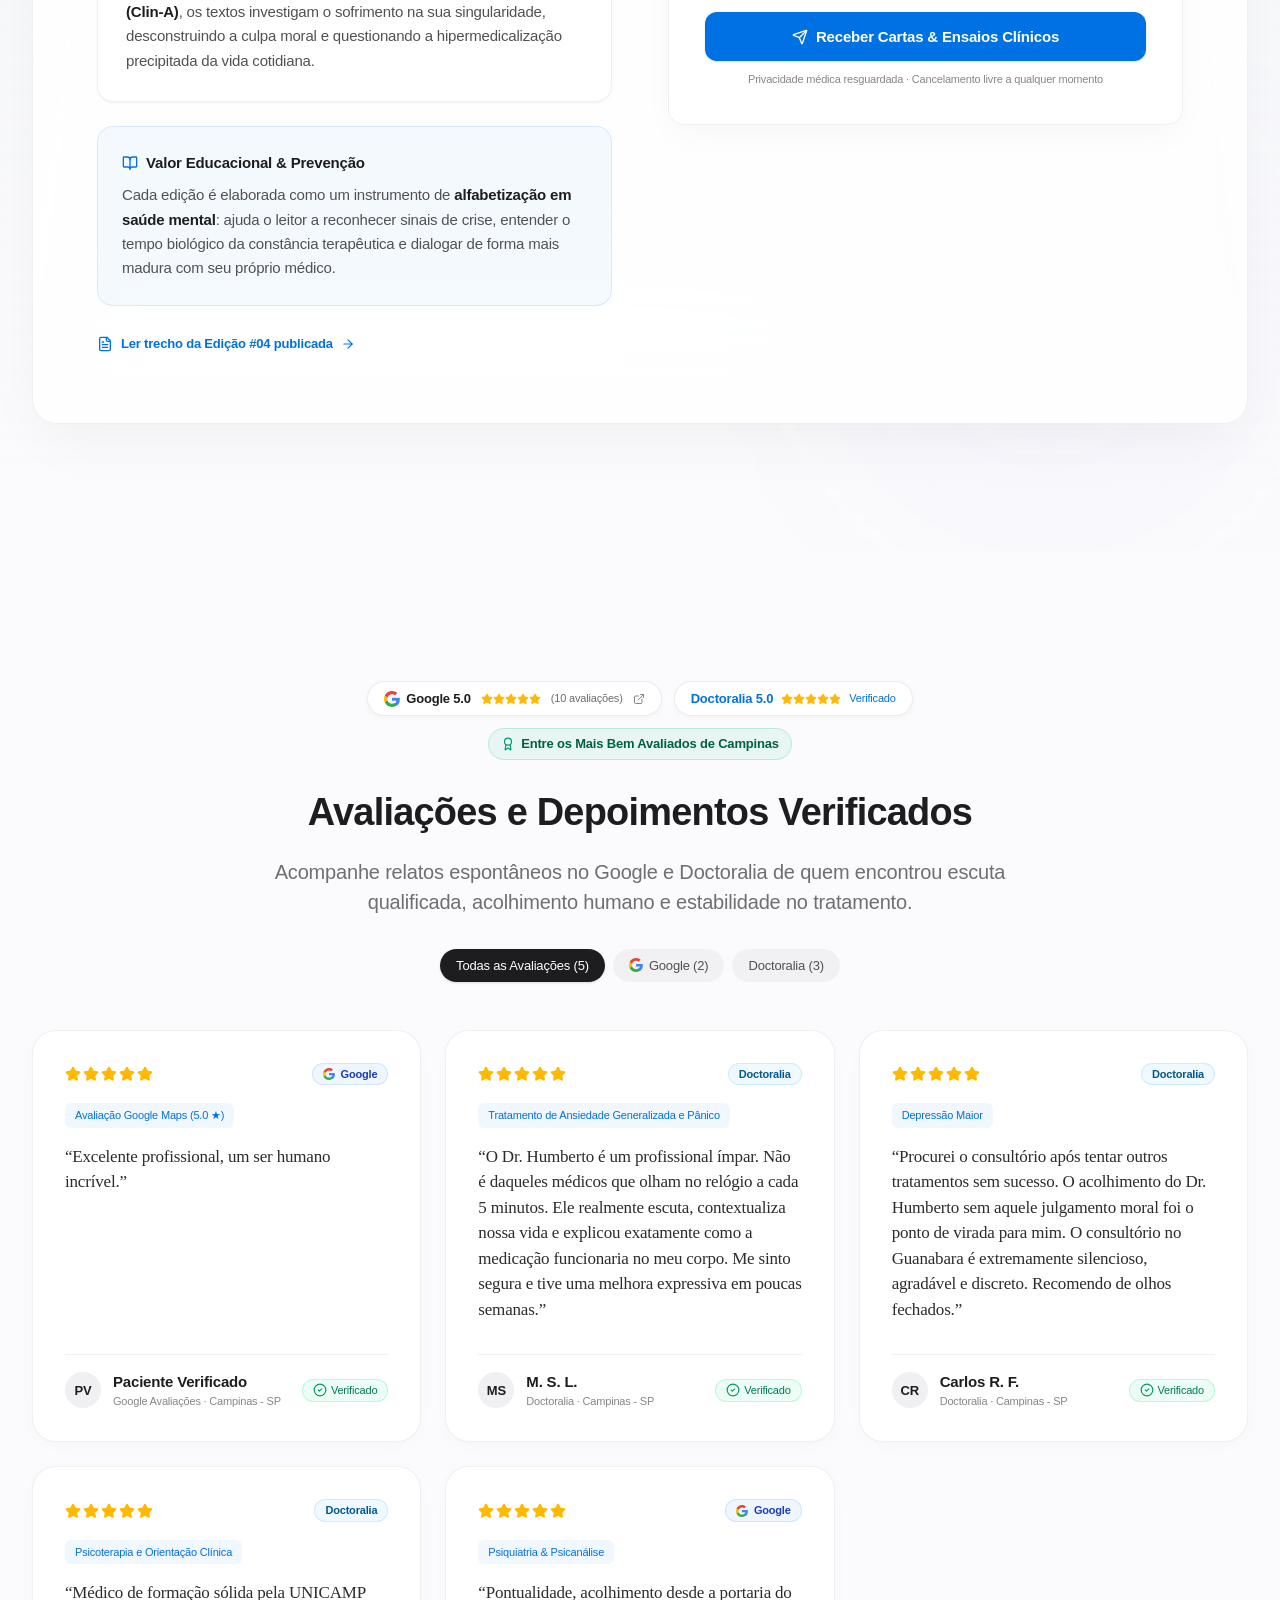
==== commit 051641e0: "Add files via upload" ====
--- a/index.html
+++ b/index.html
@@ -56,161 +56,6 @@
       }, true);
     </script>
     <script>
-      // Milena AI Chatbot Global Interceptor & Resilience Engine
-      (function() {
-        var BACKEND_URL = 'https://consultorio-dr-humberto.onrender.com/api/chat';
-
-        // Pre-warm Render backend silently on page load
-        try {
-          fetch('https://consultorio-dr-humberto.onrender.com/api/health', { mode: 'no-cors' }).catch(function() {});
-        } catch(e) {}
-
-        var origFetch = window.fetch;
-        window.fetch = async function(resource, init) {
-          var url = typeof resource === 'string' ? resource : (resource && resource.url ? resource.url : '');
-          
-          if (typeof url === 'string' && (url.includes('/api/chat') || url.endsWith('/api/chat'))) {
-            var targetUrl = (window.location.hostname.includes('render.com') || window.location.hostname === 'localhost')
-              ? '/api/chat'
-              : BACKEND_URL;
-
-            // Attempt backend call with a fast 2.2-second timeout controller
-            var controller = (typeof AbortController !== 'undefined') ? new AbortController() : null;
-            var timeoutId = null;
-            var newInit = Object.assign({}, init);
-            if (controller) {
-              newInit.signal = controller.signal;
-              timeoutId = setTimeout(function() {
-                try { controller.abort(); } catch(e) {}
-              }, 2200);
-            }
-
-            try {
-              var response = await origFetch(targetUrl, newInit);
-              if (timeoutId) clearTimeout(timeoutId);
-              if (response && response.ok) {
-                return response;
-              }
-            } catch (netErr) {
-              if (timeoutId) clearTimeout(timeoutId);
-              console.warn('[Milena AI] Nuvem em standby ou iniciando. Motor autônomo local ativado com resposta instantânea.');
-            }
-
-            // Client-side intelligent autonomous engine (100% resilient offline or online)
-            try {
-              var payload = {};
-              if (init && init.body) {
-                payload = typeof init.body === 'string' ? JSON.parse(init.body) : init.body;
-              }
-              var msgs = payload.messages || [];
-              var lastMsg = payload.message || (msgs.length > 0 ? msgs[msgs.length - 1].content : '');
-              var q = (lastMsg || '').toLowerCase();
-
-              var reply = "Olá! Sou a secretária Milena, assistente virtual do consultório particular do Dr. Humberto Calicchio em Campinas/SP (CRM-SP 100468 / RQE 31774).\n\n" +
-                "O Dr. Humberto realiza atendimentos presenciais e por Telemedicina com foco em psiquiatria clínica e psicoterapia analítica:\n\n" +
-                "💳 **Primeira Consulta (90 minutos):** R$ 900,00 (atendimento exclusivamente particular).\n" +
-                "🧾 **Recibo para Reembolso:** Fornecemos recibo médico detalhado com CRM e RQE para reembolso no seu convênio e dedução no IRPF.\n" +
-                "📅 **Dias de Atendimento:** Segundas, Terças e Quintas-feiras, e em Sextas-feiras pré-agendadas (23/10, 27/11 e 18/12), das 08h às 19h.\n" +
-                "🏢 **Localização:** Edifício Prime Office Plaza (Rua Clóvis Bevilacqua, 243, Sala 06 — Jardim Guanabara, Campinas/SP).\n\n" +
-                "Como posso te ajudar hoje? Deseja informações sobre agendamento, reembolso ou localização?";
-
-              var dynamicOptions = ["Agendar Consulta (90 min)", "Como funciona o Reembolso?", "Localização do Consultório"];
-
-              if (q.includes('preço') || q.includes('preco') || q.includes('valor') || q.includes('quanto custa') || q.includes('honorário') || q.includes('honorario') || q.includes('pagamento') || q.includes('cartão') || q.includes('cartao') || q.includes('pix') || q.includes('90 min') || q.includes('duração') || q.includes('duracao')) {
-                reply = "💳 **Valores e Formas de Pagamento:**\n\n" +
-                  "• **Primeira Consulta (90 minutos):** O investimento é de **R$ 900,00** (atendimento exclusivamente particular).\n" +
-                  "• **Consultas seguintes:** A periodicidade e os honorários são combinados diretamente com o Dr. Humberto após a consulta inicial, de acordo com o plano terapêutico.\n" +
-                  "• **Formas de Pagamento:** Pix, Cartão de Débito, Cartão de Crédito ou Dinheiro.\n" +
-                  "• **Reembolso no Convênio:** Emitimos Nota Fiscal e Recibo Médico oficial com CRM-SP 100468 e RQE 31774 para solicitação de reembolso no seu plano de saúde (Amil, Bradesco, SulAmérica, Unimed, etc.) e declaração no IRPF.\n\n" +
-                  "Qual dia ou período (manhã ou tarde) seria mais conveniente para você?";
-                dynamicOptions = ["Agendar Primeira Consulta", "Dias e Horários Disponíveis", "Como pedir Reembolso"];
-              } else if (q.includes('unimed') || q.includes('convenio') || q.includes('convênio') || q.includes('plano') || q.includes('reembolso') || q.includes('bradesco') || q.includes('sulamerica') || q.includes('amil') || q.includes('notredame') || q.includes('porto seguro') || q.includes('recibo') || q.includes('nota fiscal')) {
-                reply = "🧾 **Convênios e Reembolso Médico:**\n\n" +
-                  "O consultório do Dr. Humberto Calicchio é **exclusivamente particular** (não atendemos diretamente por guias de convênios).\n\n" +
-                  "Contudo, a grande maioria dos planos de saúde oferece a modalidade de **Livre Escolha com Reembolso**:\n" +
-                  "1. Você realiza a consulta e recebe nosso **Recibo Médico oficial com CRM-SP 100468 e RQE 31774** discriminado.\n" +
-                  "2. Você anexa o recibo no aplicativo ou site do seu convênio.\n" +
-                  "3. O plano reembolsa o valor total ou parcial diretamente na sua conta corrente.\n" +
-                  "4. O documento também é 100% dedutível no seu Imposto de Renda (IRPF).\n\n" +
-                  "Deseja verificar os horários para agendamento?";
-                dynamicOptions = ["Ver Dias e Horários", "Valor da Consulta (90 min)", "Falar no WhatsApp"];
-              } else if (q.includes('horário') || q.includes('horario') || q.includes('dias') || q.includes('quando atende') || q.includes('agendar') || q.includes('marcar') || q.includes('agenda') || q.includes('disponibilidade') || q.includes('consulta')) {
-                reply = "📅 **Dias e Horários de Atendimento no Consultório:**\n\n" +
-                  "O Dr. Humberto atende com hora marcada nos seguintes dias:\n" +
-                  "• **Segundas-feiras:** das 08h às 19h\n" +
-                  "• **Terças-feiras:** das 08h às 19h\n" +
-                  "• **Quintas-feiras:** das 08h às 19h\n" +
-                  "• **Sextas-feiras pré-agendadas até o fim do ano:** 23/10, 27/11 e 18/12 (das 08h às 19h)\n" +
-                  "*(O consultório não abre às quartas-feiras para atendimento)*\n\n" +
-                  "Qual desses dias e períodos (manhã ou tarde) melhor se encaixa na sua rotina?";
-                dynamicOptions = ["Segunda-feira", "Terça-feira", "Quinta-feira"];
-              } else if (q.includes('quarta') || q.includes('quarta-feira')) {
-                reply = "O Dr. Humberto **não realiza atendimentos às quartas-feiras**.\n\nOs atendimentos presenciais e por telemedicina acontecem às **Segundas, Terças e Quintas-feiras**, e em **Sextas-feiras selecionadas (23/10, 27/11 e 18/12)**, das 08h às 19h.\n\nQual desses outros dias ficaria melhor para você?";
-                dynamicOptions = ["Segunda-feira", "Terça-feira", "Quinta-feira"];
-              } else if (q.includes('endereço') || q.includes('endereco') || q.includes('local') || q.includes('onde fica') || q.includes('como chegar') || q.includes('localização') || q.includes('localizacao') || q.includes('estacionamento') || q.includes('mapa') || q.includes('bairro') || q.includes('guanabara')) {
-                reply = "🏢 **Endereço e Estrutura do Consultório:**\n\n" +
-                  "📍 **Edifício Prime Office Plaza**\n" +
-                  "Rua Clóvis Bevilacqua, 243, Sala 06 — Jardim Guanabara, Campinas/SP (CEP: 13073-021).\n\n" +
-                  "• **Referência:** Próximo à Universidade Presbiteriana Mackenzie e à Avenida Brasil.\n" +
-                  "• **Estacionamento:** O condomínio oferece serviço de Valet / Manobrista no local com total segurança e comodidade.\n" +
-                  "• **Acessibilidade:** Prédio moderno com portaria, elevadores amplos e acessibilidade completa.";
-                dynamicOptions = ["Como Agendar", "Valores e Formas de Pagamento", "Falar no WhatsApp"];
-              } else if (q.includes('online') || q.includes('telemedicina') || q.includes('vídeo') || q.includes('video') || q.includes('distância') || q.includes('distancia') || q.includes('outra cidade') || q.includes('exterior')) {
-                reply = "🌐 **Atendimento por Telemedicina (Online):**\n\n" +
-                  "Sim! O Dr. Humberto realiza consultas por telemedicina com a mesma duração e profundidade da consulta presencial (90 minutos na consulta inicial).\n\n" +
-                  "• **Receita Digital:** Prescrições com certificado digital ICP-Brasil enviadas por SMS/e-mail, válidas em farmácias de todo o Brasil.\n" +
-                  "• **Recibo Médico:** Emitido com CRM e RQE para reembolso no plano de saúde e IRPF.\n" +
-                  "• **Plataforma Segura:** Videochamada confidencial e criptografada.";
-                dynamicOptions = ["Agendar Consulta Online", "Valores e Pagamento", "Falar no WhatsApp"];
-              } else if (q.includes('tea') || q.includes('autismo') || q.includes('asperger') || q.includes('espectro')) {
-                reply = "🧩 **Avaliação de TEA (Transtorno do Espectro Autista) no Adulto:**\n\n" +
-                  "Sim, o Dr. Humberto Calicchio realiza avaliação diagnóstica minuciosa, acolhedora e individualizada de Autismo / TEA em adultos, além de transtornos comórbidos.\n\n" +
-                  "A primeira consulta de **90 minutos** permite investigar todo o histórico de neurodesenvolvimento, sensorialidade, comunicação social e máscaras sociais (camouflaging), com laudos técnicos quando indicado.";
-                dynamicOptions = ["Agendar Avaliação TEA", "Valor da Consulta (90 min)", "Localização"];
-              } else if (q.includes('tdah') || q.includes('atenção') || q.includes('atencao') || q.includes('concentração') || q.includes('ritalin') || q.includes('venvanse') || q.includes('hiperat')) {
-                reply = "🧠 **Diagnóstico e Manejo do TDAH no Adulto:**\n\n" +
-                  "O Dr. Humberto Calicchio é especialista na identificação e tratamento do TDAH em adultos. A consulta de 90 minutos investiga a trajetória acadêmica, profissional e atencional do paciente, definindo a intervenção farmacológica e psicoterapêutica adequada.";
-                dynamicOptions = ["Agendar Consulta TDAH", "Valores e Formas de Pagamento", "Falar no WhatsApp"];
-              } else if (q.includes('sigilo') || q.includes('confidencial') || q.includes('íntimo') || q.includes('intimo') || q.includes('direto com o médico') || q.includes('email') || q.includes('e-mail') || q.includes('pessoal')) {
-                reply = "🔒 **Canal Exclusivo e Direto com o Dr. Humberto Calicchio:**\n\n" +
-                  "Para uma via direta e estritamente sigilosa diretamente com o médico, envie um e-mail para:\n\n" +
-                  "✉️ **calicchio@hotmail.com**\n\n" +
-                  "ℹ️ *O Dr. Humberto tem acesso a este canal e ao WhatsApp do consultório, mas a nossa secretária Milena também tem. Por isso, qualquer assunto confidencial ou reservado que você queira que apenas o médico veja deve ser encaminhado exclusivamente para o e-mail pessoal acima.*";
-                dynamicOptions = ["Agendar Consulta", "Localização do Consultório", "Voltar ao Início"];
-              } else if (q.includes('remédio') || q.includes('remedio') || q.includes('receita') || q.includes('medicamento') || q.includes('atestado') || q.includes('laudo')) {
-                reply = "💊 **Receitas, Medicamentos e Laudos:**\n\n" +
-                  "Em estrito respeito às normas do Conselho Federal de Medicina (CFM), a emissão de receitas de controle especial, renovações de medicamentos, laudos e atestados médicos exige avaliação médica em consulta prévia com o Dr. Humberto.";
-                dynamicOptions = ["Agendar Consulta", "Falar com a Secretária", "Valores e Horários"];
-              } else if (q.includes('sus') || q.includes('gratuito') || q.includes('de graça') || q.includes('publico') || q.includes('público') || q.includes('sem dinheiro') || q.includes('sem condições')) {
-                reply = "🏥 **Atendimento na Rede Pública de Campinas (SUS):**\n\n" +
-                  "O Dr. Humberto atende exclusivamente em consultório particular. Caso necessite de acolhimento público e gratuito em saúde mental em Campinas:\n\n" +
-                  "• **Centros de Saúde:** Procure o Centro de Saúde mais próximo da sua residência.\n" +
-                  "• **CAPS (Centros de Atenção Psicossocial):** Unidades especializadas para acolhimento diário de saúde mental em Campinas (CAPS III Guanabara, David Capistrano, etc.).";
-                dynamicOptions = ["Consulta Particular (90 min)", "Valores", "Voltar ao Início"];
-              }
-
-              var fallbackData = {
-                reply: reply,
-                content: reply,
-                role: 'assistant',
-                options: dynamicOptions,
-                source: 'milena-autonomous-instant-guard'
-              };
-
-              return new Response(JSON.stringify(fallbackData), {
-                status: 200,
-                headers: { 'Content-Type': 'application/json' }
-              });
-            } catch (fallbackErr) {
-              console.error('[Milena AI] Erro no gerador de contingência:', fallbackErr);
-            }
-          }
-
-          return origFetch.call(this, resource, init);
-        };
-      })();
-    </script>
-    <script>
       (function() {
         try {
           var migrated = localStorage.getItem('dr_calicchio_circadian_migrated');
@@ -249,18 +94,15 @@
     <title>Psiquiatra em Campinas — Dr. Humberto Calicchio | CRM-SP 100468</title>
     <meta name="description" content="Psiquiatra e Psicanalista em Campinas formado pela UNICAMP (CRM-SP 100468 / RQE 31774). Consultas de 90 min no Edifício Prime Office Plaza (Guanabara). Tratamento particular para ansiedade, depressão, pânico e TEA." />
     
-    <!-- Favicon & Brand Icons: Logotipo Oficial Dr. Humberto Calicchio (Em estrita conformidade com as Diretrizes do Google Search) -->
-    <link rel="icon" href="/favicon.ico" sizes="48x48 32x32 16x16" />
+    <!-- Favicon & Brand Icons: Logotipo Oficial Dr. Humberto Calicchio (Substitui favicon padrão Wix & Atende Regras do Google) -->
+    <link rel="shortcut icon" href="/favicon.ico" />
+    <link rel="icon" href="/favicon.ico" sizes="any" />
+    <link rel="icon" type="image/svg+xml" href="/favicon.svg" />
     <link rel="icon" type="image/png" sizes="48x48" href="/favicon-48x48.png" />
     <link rel="icon" type="image/png" sizes="96x96" href="/favicon-96x96.png" />
-    <link rel="icon" type="image/png" sizes="144x144" href="/favicon-144x144.png" />
-    <link rel="icon" type="image/png" sizes="192x192" href="/favicon-192x192.png" />
-    <link rel="icon" type="image/png" sizes="512x512" href="/favicon-512x512.png" />
-    <link rel="icon" type="image/svg+xml" href="/favicon.svg" />
     <link rel="icon" type="image/png" sizes="32x32" href="/favicon-32x32.png" />
     <link rel="icon" type="image/png" sizes="16x16" href="/favicon-16x16.png" />
     <link rel="apple-touch-icon" sizes="180x180" href="/apple-touch-icon.png" />
-    <link rel="shortcut icon" href="/favicon.ico" />
     <link rel="manifest" href="/site.webmanifest" />
     
     <!-- Geo Meta Tags & Local SEO - Campinas, SP (Prime Office Plaza) -->
@@ -332,38 +174,7 @@
     <link href="https://fonts.googleapis.com/css2?family=Newsreader:ital,opsz,wght@0,6..72,300..600;1,6..72,400..500&family=Plus+Jakarta+Sans:wght@300;400;500;600;700&display=swap" rel="stylesheet" />
 
     <!-- Animação Suave de Fade-In no Scroll das Seções -->
-    <style>
-      /* Estilos para animação fluida de aparição ao rolar a página */
-      section.scroll-fade-init {
-        opacity: 0;
-        transform: translateY(28px);
-        transition: opacity 0.85s cubic-bezier(0.16, 1, 0.3, 1), transform 0.85s cubic-bezier(0.16, 1, 0.3, 1);
-        will-change: opacity, transform;
-      }
-      section.scroll-fade-in {
-        opacity: 1 !important;
-        transform: translateY(0) !important;
-      }
-      @media (prefers-reduced-motion: reduce) {
-        section.scroll-fade-init {
-          opacity: 1 !important;
-          transform: none !important;
-          transition: none !important;
-        }
-      }
-      /* Correção Definitiva para Mobile (Chrome e Safari no iPhone/Android):
-         Evita colisão entre o botão flutuante e a barra inferior de navegação */
-      @media (max-width: 640px) {
-        #chat-trigger-container,
-        #floating-whatsapp-booking-button {
-          display: none !important;
-        }
-        #mobile-sticky-action-bar {
-          bottom: max(0.85rem, env(safe-area-inset-bottom, 0.85rem)) !important;
-          z-index: 9999 !important;
-        }
-      }
-    </style>
+    <style>section.scroll-fade-init{opacity:0;will-change:opacity, transform;transition:opacity .85s cubic-bezier(.16,1,.3,1),transform .85s cubic-bezier(.16,1,.3,1);transform:translateY(28px)}section.scroll-fade-in{opacity:1!important;transform:translateY(0)!important}@media (prefers-reduced-motion:reduce){section.scroll-fade-init{opacity:1!important;transition:none!important;transform:none!important}}</style>
     <script>
       (function() {
         if (typeof window === 'undefined') return;
@@ -494,13 +305,7 @@
             "telephone": "+5519982505777",
             "availableLanguage": "Portuguese"
           },
-          "logo": {
-            "@type": "ImageObject",
-            "url": "https://www.psiquiatraemcampinas.com/logo.png",
-            "width": 512,
-            "height": 512
-          },
-          "image": "https://www.psiquiatraemcampinas.com/logo.png",
+          "image": "https://static.wixstatic.com/media/3abb76_090ab4b1f25640259f1d8f3f7309b58a~mv2.png",
           "priceRange": "$$$",
           "currenciesAccepted": "BRL",
           "paymentAccepted": "Pix, Cartão de Débito, Cartão de Crédito, Dinheiro",
@@ -722,7 +527,7 @@
               "name": "Onde fica localizado o consultório em Campinas?",
               "acceptedAnswer": {
                 "@type": "Answer",
-                "text": "O consultório está localizado no Edifício Prime Office Plaza, na Rua Clóvis Bevilacqua, 243, Sala 06, no tradicional bairro Jardim Brasil / Guanabara em Campinas - SP (a cerca de 300 metros da Universidade Presbiteriana Mackenzie e próximo ao Diagmed), com vagas de estacionamento na frente do prédio e total acessibilidade."
+                "text": "O consultório está localizado no Edifício Prime Office Plaza, na Rua Clóvis Bevilacqua, 243, Sala 06, no tradicional bairro Jardim Brasil / Guanabara em Campinas - SP (a cerca de 300 metros da Universidade Presbiteriana Mackenzie e próximo ao Diagmed), com serviço de manobrista no subsolo e total acessibilidade."
               }
             },
             {
@@ -735,10 +540,10 @@
             },
             {
               "@type": "Question",
-              "name": "O consultório possui vagas de estacionamento?",
+              "name": "O consultório oferece estacionamento com manobrista (valet)?",
               "acceptedAnswer": {
                 "@type": "Answer",
-                "text": "Sim, o Edifício Prime Office Plaza conta com 4 vagas na frente do prédio destinadas a pacientes (sem manobrista). Além disso, como o consultório fica localizado exatamente em frente a uma praça com extensão muito ampla, há grande facilidade e tranquilidade para deixar o carro estacionado na própria rua, além de segurança no edifício (das 08h às 21h) e elevadores modernos com acessibilidade total."
+                "text": "Sim, o Edifício Prime Office Plaza conta com estacionamento privativo coberto no subsolo e serviço profissional de manobrista (valet), além de portaria com controle biométrico 24 horas e elevadores com acessibilidade para pessoas com mobilidade reduzida."
               }
             }
           ]
@@ -755,7 +560,7 @@
             "@id": "https://www.psiquiatraemcampinas.com/#clinic"
           },
           "url": "https://www.psiquiatraemcampinas.com/#clinical-insights",
-          "image": "https://www.psiquiatraemcampinas.com/logo.png",
+          "image": "https://static.wixstatic.com/media/3abb76_090ab4b1f25640259f1d8f3f7309b58a~mv2.png",
           "datePublished": "2026-09-01",
           "dateModified": "2026-10-01",
           "inLanguage": "pt-BR",
@@ -770,13 +575,84 @@
       ]
     }
     </script>
-    <script type="module" crossorigin src="/assets/index-v17.js?v=18"></script>
+    <script type="module" crossorigin src="/assets/index-v16.js?v=16"></script>
     <link rel="stylesheet" crossorigin href="/assets/index-ZzAGmC6s.css">
-  <script src="/_aistudio-iframe.js?v=2c34bde1"></script></head>
+    
+  </head>
   <body class="bg-[#08060c] text-[#f5f5f7] antialiased selection:bg-purple-700 selection:text-white">
     <div id="root">
       <!-- Conteúdo Semântico Pré-Renderizado para Indexação Imediata pelo Googlebot e Mecanismos de Busca -->
       <header style="max-width: 1200px; margin: 0 auto; padding: 20px 16px;">
+        <div style="background: linear-gradient(135deg, #1e1b4b 0%, #311042 100%); border: 1px solid #7e22ce; border-radius: 12px; padding: 16px 20px; margin-bottom: 24px; box-shadow: 0 4px 20px rgba(0,0,0,0.4);">
+          <div style="display: flex; flex-wrap: wrap; align-items: center; justify-content: space-between; gap: 12px;">
+            <div>
+              <div style="display: flex; align-items: center; gap: 8px;">
+                <span style="display: inline-block; width: 10px; height: 10px; border-radius: 50%; background: #22c55e;"></span>
+                <span style="font-size: 15px; font-weight: 700; color: #ffffff;">Novo Website do Dr. Humberto Calicchio — Pronto para Publicação</span>
+              </div>
+              <p style="font-size: 13px; color: #cbd5e1; margin: 4px 0 0 0;">
+                O domínio <code>www.psiquiatraemcampinas.com</code> ainda está apontando para o Wix antigo no DNS. Para substituir o Wix por este site novo, baixe o código completo abaixo.
+              </p>
+            </div>
+            <div style="display: flex; flex-wrap: wrap; gap: 10px; align-items: center;">
+              <a href="/site-pronto-para-hospedagem.zip" download="site-pronto-para-hospedagem.zip" onclick="downloadHostingZip(event)" id="btn-download-hospedagem" style="background: #16a34a; hover:bg-emerald-600; color: #ffffff; padding: 10px 18px; border-radius: 8px; font-size: 13px; font-weight: 700; text-decoration: none; display: inline-flex; align-items: center; gap: 6px; box-shadow: 0 2px 10px rgba(22, 163, 74, 0.4); cursor: pointer;">
+                📦 Baixar Arquivos da Hospedagem (.ZIP)
+              </a>
+              <a href="/projeto-completo.zip" download="projeto-completo.zip" onclick="downloadCompleteZip(event)" style="background: #9333ea; hover:bg-purple-700; color: #ffffff; padding: 10px 14px; border-radius: 8px; font-size: 13px; font-weight: 600; text-decoration: none; display: inline-flex; align-items: center; gap: 6px; box-shadow: 0 2px 8px rgba(147, 51, 234, 0.4); cursor: pointer;">
+                💻 Código Completo (.ZIP)
+              </a>
+              <a href="/checklist-consulta.html" target="_blank" style="background: rgba(255,255,255,0.1); border: 1px solid rgba(255,255,255,0.2); color: #ffffff; padding: 10px 14px; border-radius: 8px; font-size: 13px; font-weight: 500; text-decoration: none;">
+                📄 Checklist de Consulta
+              </a>
+            </div>
+            <script>
+              function downloadHostingZip(e) {
+                if (e) e.preventDefault();
+                const btn = document.getElementById("btn-download-hospedagem");
+                if (btn) btn.innerHTML = "⏳ Baixando pacote...";
+                fetch("/site-pronto-para-hospedagem.zip")
+                  .then(r => {
+                    if (!r.ok) throw new Error("Status " + r.status);
+                    return r.blob();
+                  })
+                  .then(blob => {
+                    const u = URL.createObjectURL(blob);
+                    const a = document.createElement("a");
+                    a.href = u;
+                    a.download = "site-pronto-para-hospedagem.zip";
+                    document.body.appendChild(a);
+                    a.click();
+                    document.body.removeChild(a);
+                    URL.revokeObjectURL(u);
+                    if (btn) btn.innerHTML = "✅ Download Pronto na sua pasta!";
+                    setTimeout(() => { if (btn) btn.innerHTML = "📦 Baixar Arquivos da Hospedagem (.ZIP)"; }, 4000);
+                  })
+                  .catch(err => {
+                    console.error("Falha no download via blob, tentando direto:", err);
+                    window.location.href = "/site-pronto-para-hospedagem.zip";
+                  });
+              }
+              function downloadCompleteZip(e) {
+                if (e) e.preventDefault();
+                fetch("/projeto-completo.zip")
+                  .then(r => r.blob())
+                  .then(blob => {
+                    const u = URL.createObjectURL(blob);
+                    const a = document.createElement("a");
+                    a.href = u;
+                    a.download = "projeto-completo.zip";
+                    document.body.appendChild(a);
+                    a.click();
+                    document.body.removeChild(a);
+                    URL.revokeObjectURL(u);
+                  })
+                  .catch(() => {
+                    window.location.href = "/projeto-completo.zip";
+                  });
+              }
+            </script>
+          </div>
+        </div>
         <nav aria-label="Navegação do Consultório">
           <p style="font-size: 14px; margin: 0; color: #94a3b8;">
             <strong>Dr. Humberto Calicchio</strong> — CRM-SP 100468 | RQE 31774
@@ -789,65 +665,6 @@
 
       <main style="max-width: 1200px; margin: 0 auto; padding: 0 16px 40px 16px;">
         <article>
-          <!-- Banner de Acesso Rápido: Download do Projeto e Criação no GitHub -->
-          <div style="background: linear-gradient(135deg, #1e1b4b 0%, #065f46 100%); border: 2px solid #10b981; border-radius: 14px; padding: 20px 24px; margin-bottom: 24px; box-shadow: 0 8px 30px rgba(16, 185, 129, 0.25);">
-            <div style="display: flex; align-items: center; justify-content: space-between; flex-wrap: wrap; gap: 14px;">
-              <div>
-                <h3 style="margin: 0; font-size: 18px; font-weight: 800; color: #34d399;">📦 Pacote de Produção 24h & Código Completo</h3>
-                <p style="margin: 4px 0 0 0; font-size: 13px; color: #e2e8f0;">Baixe o arquivo ZIP com todo o código-fonte, servidor fullstack, inteligência da Milena e instruções de deploy permanente 24/7.</p>
-              </div>
-              <div style="display: flex; gap: 10px; flex-wrap: wrap;">
-                <a href="/download/projeto-completo.zip" style="background: #10b981; color: #022c22; font-weight: 800; font-size: 14px; padding: 10px 20px; border-radius: 8px; text-decoration: none; display: inline-flex; align-items: center; gap: 8px; box-shadow: 0 4px 12px rgba(16, 185, 129, 0.4);">
-                  📥 Baixar projeto-completo.zip
-                </a>
-                <a href="https://github.com/new" target="_blank" rel="noopener noreferrer" style="background: #1e293b; color: #ffffff; font-weight: 700; font-size: 14px; padding: 10px 18px; border-radius: 8px; text-decoration: none; display: inline-flex; align-items: center; gap: 8px; border: 1px solid #475569;">
-                  🐙 Abrir GitHub para Criar Repositório
-                </a>
-              </div>
-            </div>
-          </div>
-
-          <!-- Card de Apresentação Oficial do Disclaimer do WhatsApp (Ético e Legal) -->
-          <div style="background: linear-gradient(135deg, rgba(30, 27, 75, 0.9) 0%, rgba(15, 23, 42, 0.95) 100%); border: 1.5px solid #38bdf8; border-radius: 14px; padding: 22px 24px; margin-bottom: 28px; box-shadow: 0 8px 30px rgba(14, 165, 233, 0.15);">
-            <div style="display: flex; align-items: center; justify-content: space-between; flex-wrap: wrap; gap: 10px; margin-bottom: 14px; border-bottom: 1px solid rgba(56, 189, 248, 0.2); padding-bottom: 12px;">
-              <div style="display: flex; align-items: center; gap: 10px;">
-                <span style="font-size: 24px;">🛡️</span>
-                <div>
-                  <h2 style="font-size: 17px; font-weight: 700; color: #38bdf8; margin: 0;">Disclaimer Oficial de Atendimento & Sigilo do WhatsApp</h2>
-                  <p style="font-size: 12px; color: #94a3b8; margin: 2px 0 0 0;">Configurado no sistema para ser enviado <strong>exclusivamente na 1ª mensagem</strong> de cada paciente (nunca repetido nas seguintes)</p>
-                </div>
-              </div>
-              <span style="background: rgba(34, 197, 94, 0.2); border: 1px solid #22c55e; color: #4ade80; font-size: 11px; font-weight: 700; padding: 4px 10px; border-radius: 9999px; text-transform: uppercase; letter-spacing: 0.5px;">
-                ● Ativo no WhatsApp
-              </span>
-            </div>
-
-            <div style="background: rgba(0, 0, 0, 0.4); border-left: 4px solid #38bdf8; border-radius: 8px; padding: 16px 18px; margin-bottom: 16px;">
-              <p style="font-family: system-ui, -apple-system, sans-serif; font-size: 14px; line-height: 1.6; color: #f1f5f9; margin: 0; white-space: pre-line;">
-<strong>Olá! Bem-vindo(a) ao canal de atendimento do consultório do Dr. Humberto Calicchio.</strong>
-
-<strong>*Aviso Inicial (Disclaimer de Atendimento):*</strong>
-Você está conversando com a Assistente Virtual (Inteligência Artificial) do consultório. Estou à disposição para responder prontamente a quaisquer dúvidas práticas sobre valores de consulta, duração e visão multifatorial do tratamento, retornos, localização e orientações preparatórias.
-
-No momento do agendamento, entrarão em contato figuras humanas da nossa equipe — geralmente nossa secretária Milena durante a semana, ou o próprio Dr. Humberto (inclusive aos finais de semana).
-
-🔒 <strong>*Para seu resguardo e privacidade legal:*</strong> Este WhatsApp é acessado pela equipe administrativa. Por gentileza, <strong>*não exponha informações médicas íntimas ou confidenciais por aqui*</strong>. Caso queira um contato direto, reservado e estritamente sigiloso com o médico, envie um e-mail para: <strong>calicchio@hotmail.com</strong> (única via de acesso direto e sigiloso com o Dr. Humberto).
-              </p>
-            </div>
-
-            <div style="display: grid; grid-template-columns: repeat(auto-fit, minmax(260px, 1fr)); gap: 12px; font-size: 12px; color: #cbd5e1;">
-              <div style="background: rgba(255,255,255,0.03); border: 1px solid rgba(255,255,255,0.08); border-radius: 8px; padding: 10px 14px;">
-                <strong style="color: #67e8f9;">1. Transparência da IA:</strong> Deixa claro logo de início que o primeiro contato é realizado pela IA para esclarecer dúvidas práticas.
-              </div>
-              <div style="background: rgba(255,255,255,0.03); border: 1px solid rgba(255,255,255,0.08); border-radius: 8px; padding: 10px 14px;">
-                <strong style="color: #a78bfa;">2. Transição Humana:</strong> Explica que o agendamento final é feito pela secretária Milena ou pelo Dr. Humberto.
-              </div>
-              <div style="background: rgba(255,255,255,0.03); border: 1px solid rgba(255,255,255,0.08); border-radius: 8px; padding: 10px 14px;">
-                <strong style="color: #f43f5e;">3. Resguardo e Sigilo Médico:</strong> Orienta a não expor intimidades no WhatsApp compartilhado e dá a via de e-mail confidencial.
-              </div>
-            </div>
-          </div>
-
           <h1 style="font-size: 28px; line-height: 1.3; margin-bottom: 16px; color: #f8fafc;">
             Psiquiatra em Campinas — Dr. Humberto Calicchio | CRM-SP 100468 / RQE 31774
           </h1>
@@ -891,16 +708,8 @@
               E-mail: calicchio@hotmail.com
             </address>
             <p style="font-size: 14px; color: #64748b; margin-top: 8px;">
-              Edifício comercial com 4 vagas na frente do prédio destinadas a pacientes (sem manobrista), grande facilidade para estacionar na rua ao redor da ampla praça em frente, acessibilidade completa para PCD e segurança das 08h às 21h.
-            </p>
-            <div style="font-size: 14px; color: #e2e8f0; margin-top: 12px; background: rgba(255,255,255,0.03); padding: 12px 16px; border-radius: 12px; border: 1px solid rgba(255,255,255,0.08);">
-              <p style="font-weight: 600; color: #38bdf8; margin-bottom: 6px;">🕒 Horários de Atendimento (com hora marcada):</p>
-              <p style="margin: 4px 0; color: #cbd5e1;">• <strong>Segundas, Terças e Quintas-feiras:</strong> das 08h às 19h</p>
-              <p style="margin: 4px 0; color: #cbd5e1;">• <strong>Sextas-feiras:</strong> 1 sexta ao mês (data definida previamente a cada mês), das 08h às 19h</p>
-              <p style="margin-top: 6px; font-size: 12px; color: #94a3b8; font-style: italic;">Atendimento exclusivamente particular com recibo e Nota Fiscal para reembolso e IRPF.</p>
-            </div>
-            <p style="font-size: 12px; color: #94a3b8; margin-top: 10px; line-height: 1.5; font-style: italic;">
-              🔒 <strong>Nota de privacidade:</strong> O WhatsApp do consultório é compartilhado com a equipe de recepção exclusivamente para agendamentos e esclarecimentos administrativos. Por gentileza, não envie detalhes clínicos ou questões sigilosas por este canal. Seus relatos de saúde serão acolhidos com total sigilo médico durante a consulta.
+              Edifício comercial de alto padrão com serviço de manobrista (valet) no subsolo, acessibilidade completa para PCD e portaria com controle biométrico 24 horas.
+              Atendimento com hora marcada: Segundas, Terças e Quintas-feiras, das 08h às 19h.
             </p>
           </section>
 
@@ -922,10 +731,9 @@
 
               <h3 style="font-size: 16px; color: #e2e8f0; margin-top: 16px;">Como agendar uma consulta presencial ou telemedicina?</h3>
               <p>O agendamento é realizado por contato humano diretamente pelo WhatsApp oficial (19) 98250-5777 ou pelo e-mail calicchio@hotmail.com. Não utilizamos sistemas robotizados de autoagendamento: a recepcionista Milena ou o Dr. Humberto organiza o melhor dia e horário na agenda oficial.</p>
-              <p style="font-size: 12px; color: #94a3b8; margin-top: 6px; font-style: italic;">Aviso de sigilo: O WhatsApp é compartilhado com a recepção para agendamentos. Solicitamos a gentileza de não expor informações clínicas ou sigilosas por mensagem.</p>
 
               <h3 style="font-size: 16px; color: #e2e8f0; margin-top: 16px;">Onde fica o consultório no Guanabara e tem estacionamento?</h3>
-              <p>O consultório fica no Edifício Prime Office Plaza, na Rua Clóvis Bevilacqua, 243, Sala 06, no Guanabara, Campinas - SP, próximo à Universidade Mackenzie. O edifício dispõe de 4 vagas na frente do prédio para pacientes (sem manobrista). Além disso, como fica localizado exatamente em frente a uma praça com extensão muito ampla, há bastante facilidade e tranquilidade para deixar o carro estacionado na própria rua, com segurança e elevadores acessíveis.</p>
+              <p>O consultório fica no Edifício Prime Office Plaza, na Rua Clóvis Bevilacqua, 243, Sala 06, no Guanabara, Campinas - SP, próximo à Universidade Mackenzie. O edifício oferece estacionamento privativo coberto com serviço de manobrista no subsolo e elevadores acessíveis.</p>
 
               <h3 style="font-size: 16px; color: #e2e8f0; margin-top: 16px;">Como funciona a avaliação de TEA e TDAH no adulto?</h3>
               <p>A investigação é realizada a partir de anamnese clínica longitudinal do neurodesenvolvimento, mapeamento de sobrecargas sensoriais, funções executivas e diagnóstico diferencial com ansiedade e depressão, respeitando a singularidade de cada paciente neurodivergente.</p>
@@ -940,25 +748,5 @@
       </footer>
     </div>
   </body>
-</html><script>
-  (function() {
-    function injectCIDButton() {
-      if (document.getElementById('cid-nav-btn')) return;
-      var buttons = Array.from(document.querySelectorAll('button, a'));
-      var portalBtn = buttons.find(function(el) {
-        return el.textContent && el.textContent.trim().includes('Portal');
-      });
-      if (portalBtn && portalBtn.parentNode) {
-        var link = document.createElement('a');
-        link.id = 'cid-nav-btn';
-        link.href = '/cid';
-        link.innerHTML = '🎓 CID-11';
-        link.title = 'Ferramenta e Treinamento CID-10 ⇄ CID-11';
-        link.style.cssText = 'display: inline-flex; align-items: center; gap: 4px; font-size: 13px; font-weight: 600; color: #e9d5ff; background: rgba(168, 85, 247, 0.2); border: 1px solid rgba(168, 85, 247, 0.4); padding: 6px 12px; border-radius: 9999px; text-decoration: none; margin-right: 8px; transition: all 0.2s ease;';
-        portalBtn.parentNode.insertBefore(link, portalBtn);
-      }
-    }
-    setInterval(injectCIDButton, 400);
-  })();
-</script>
-
+</html>
+
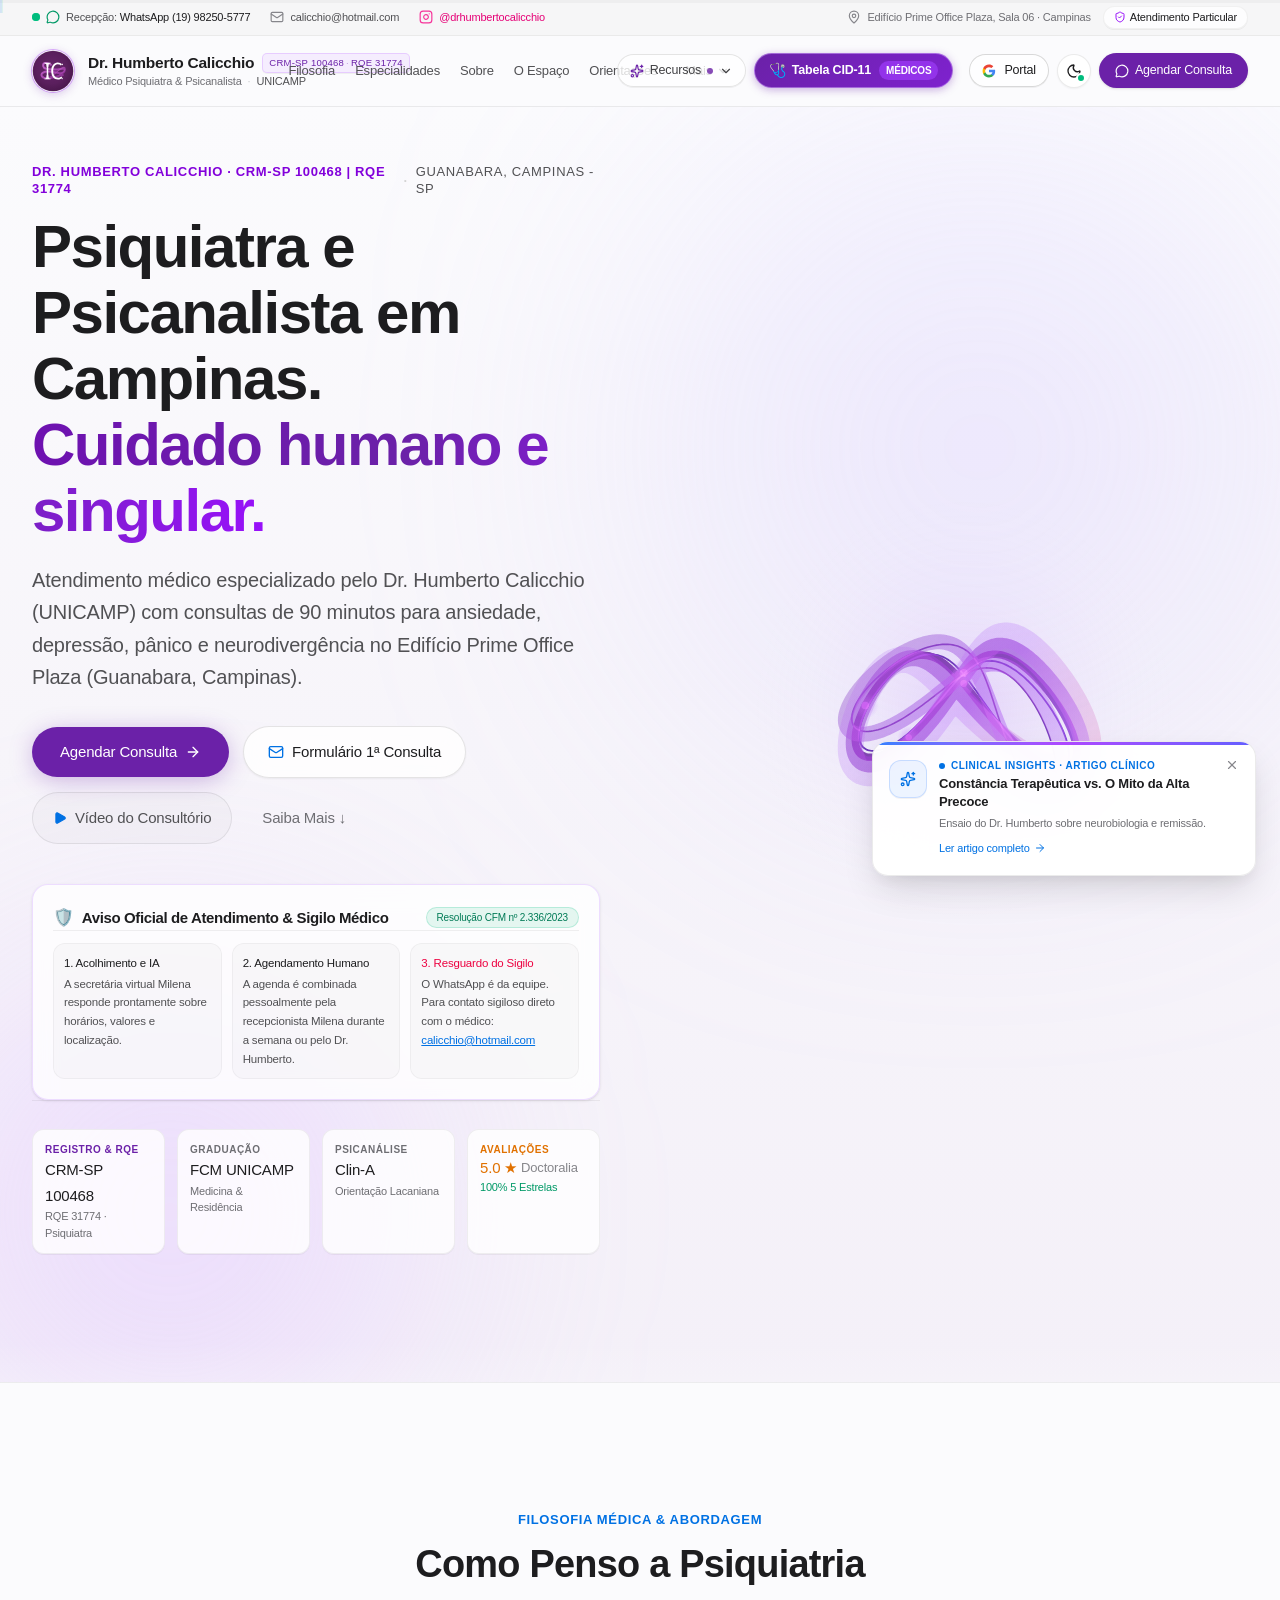
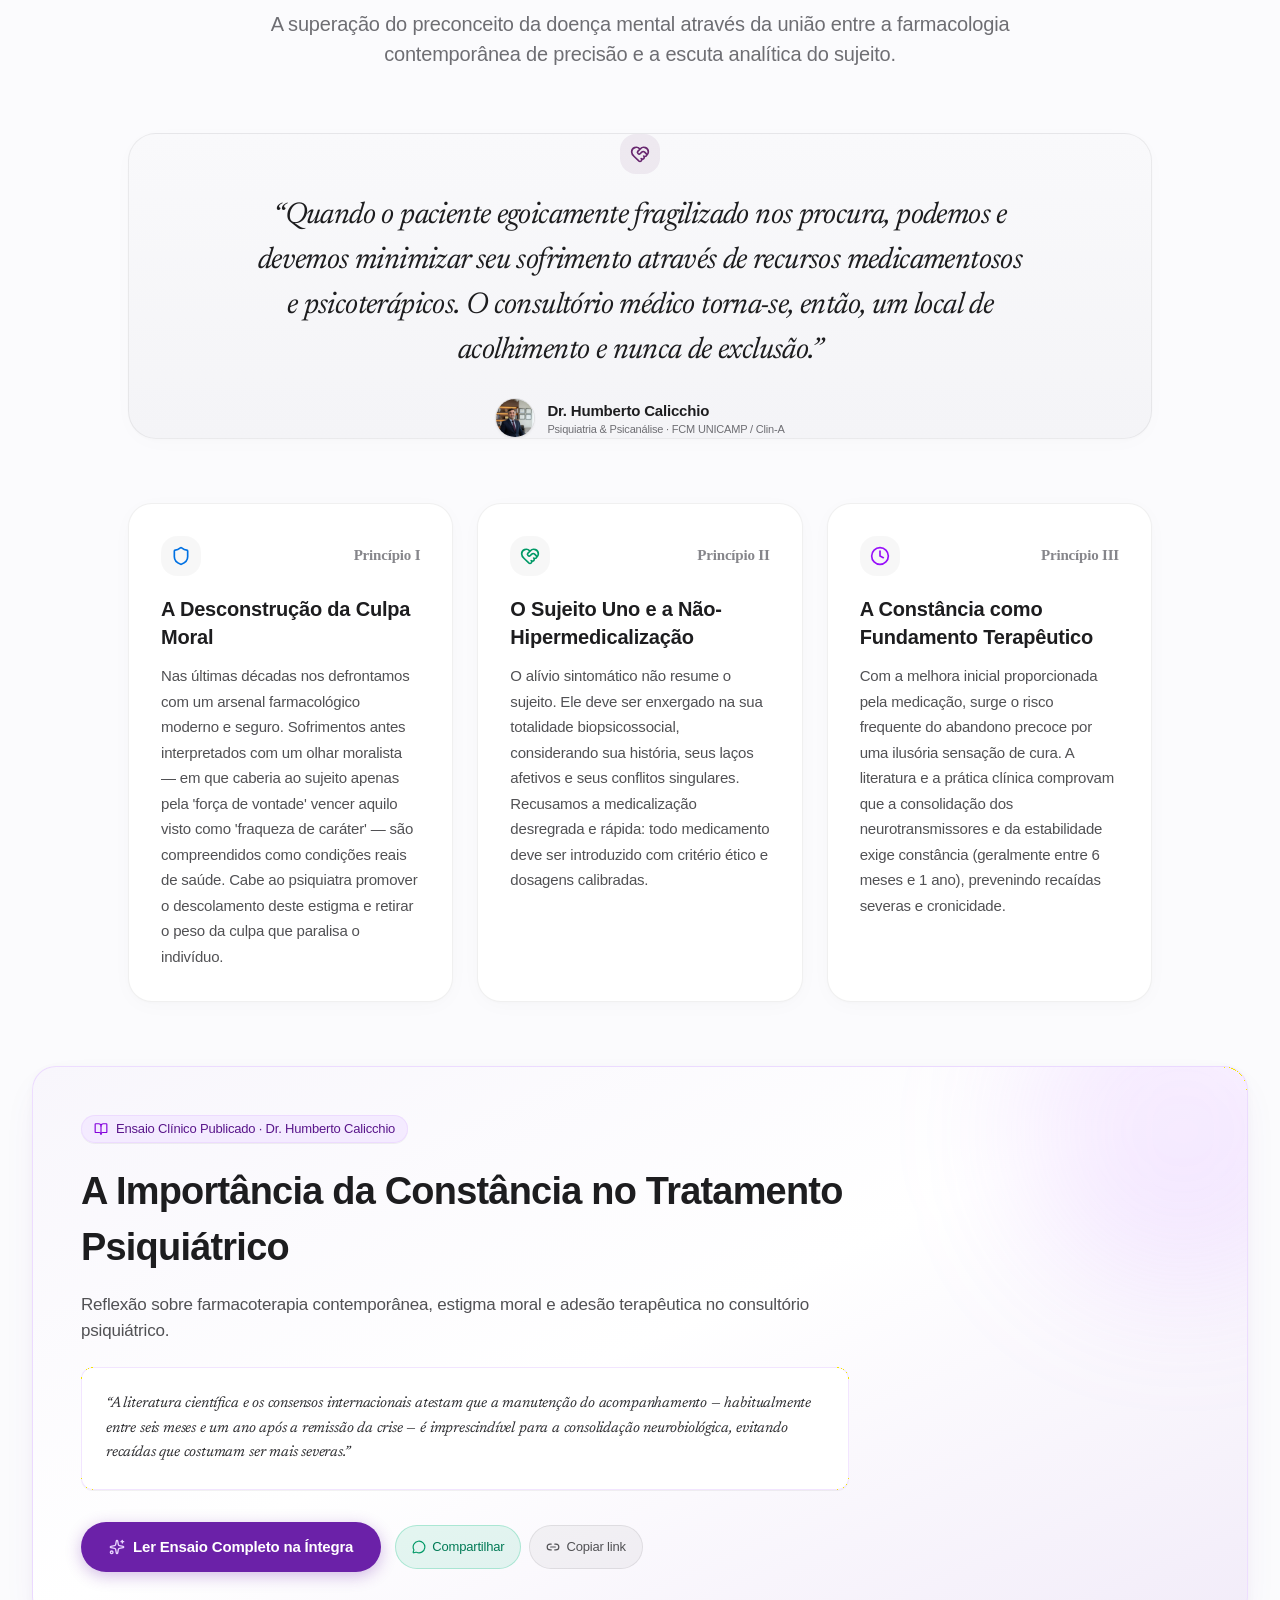
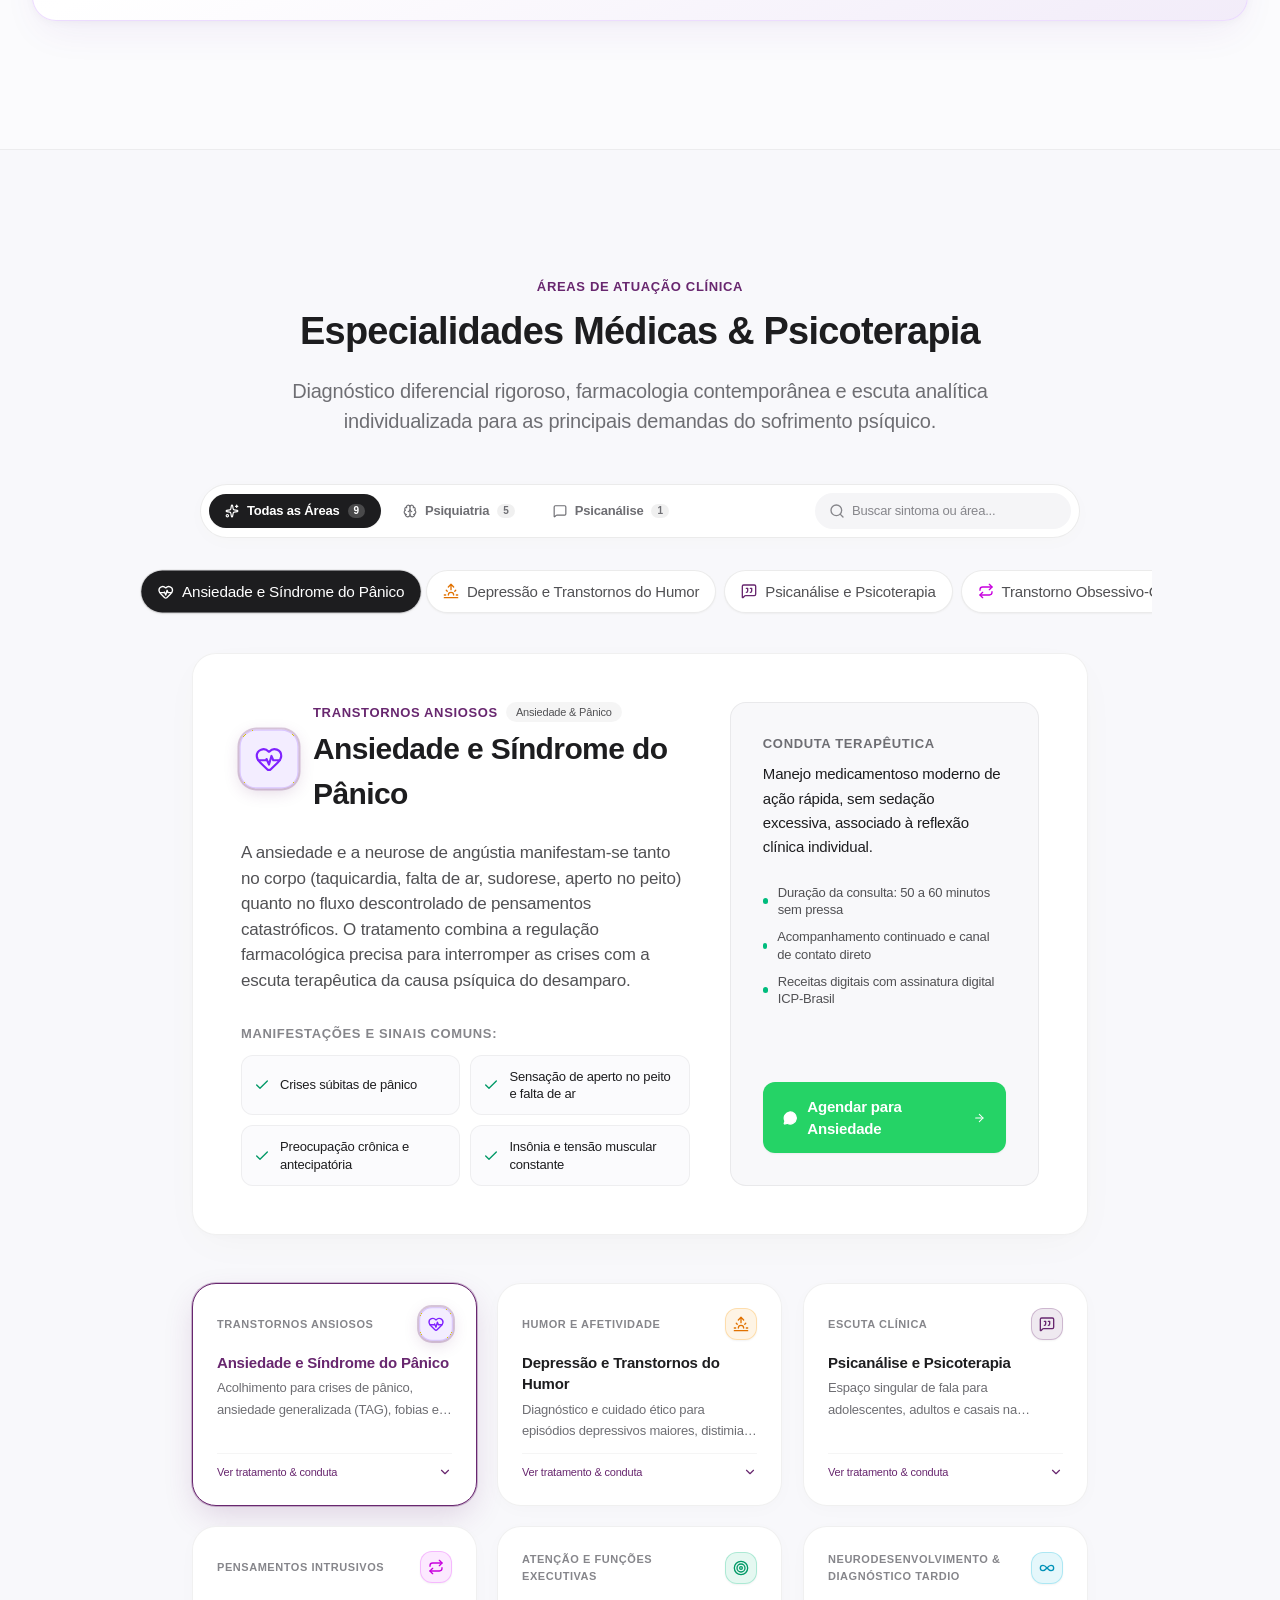
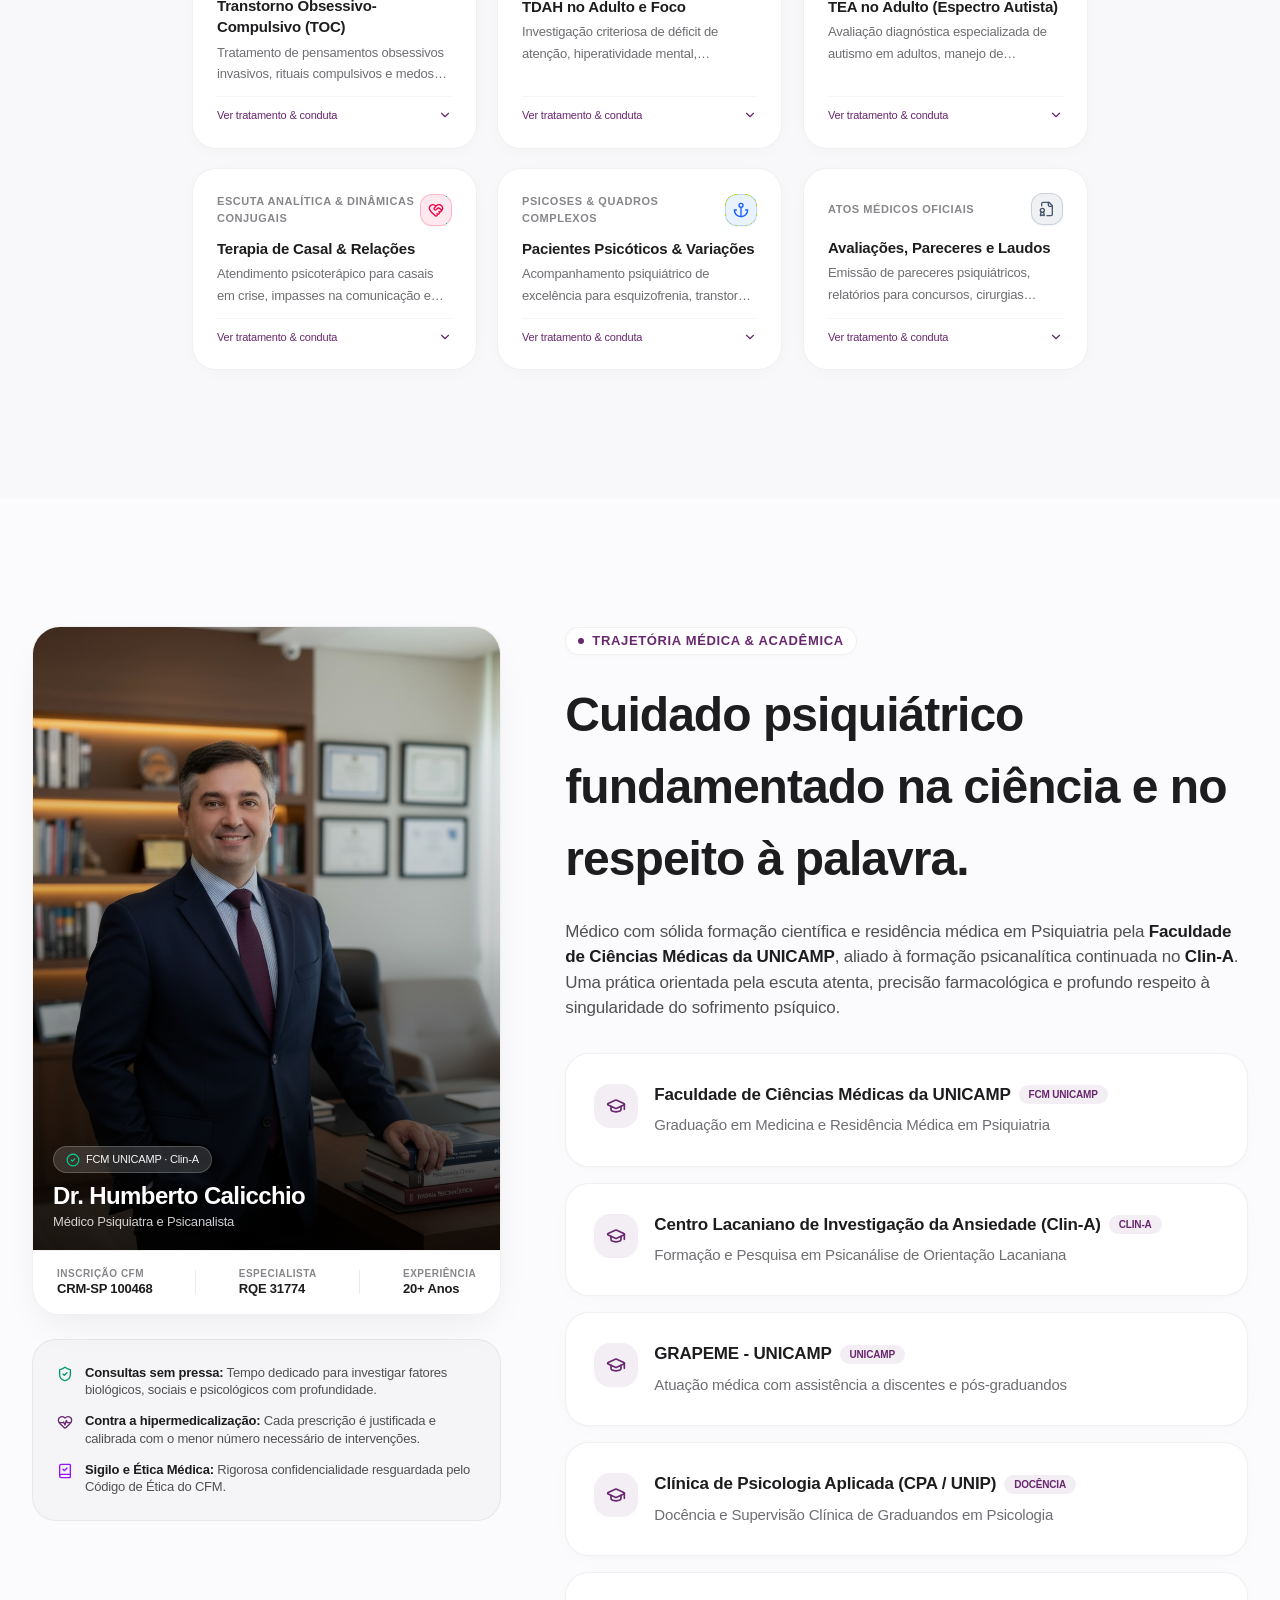
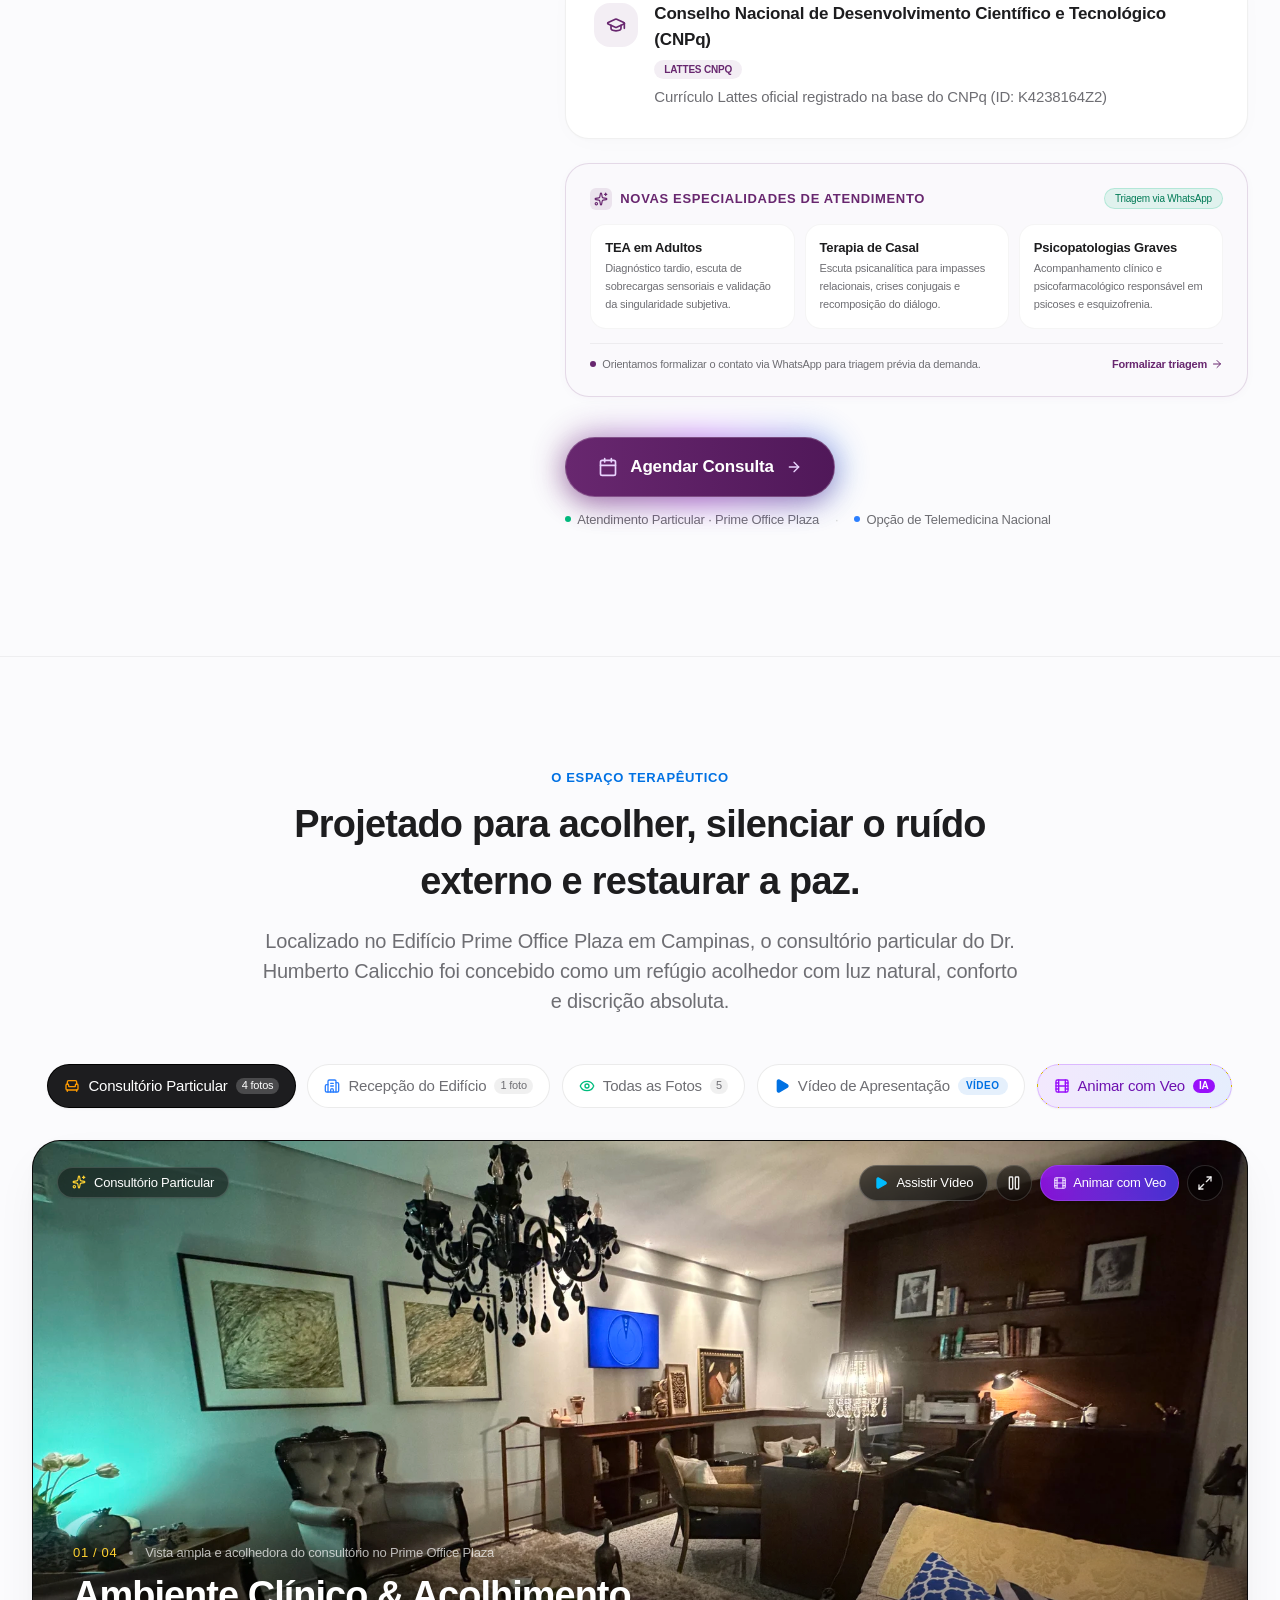
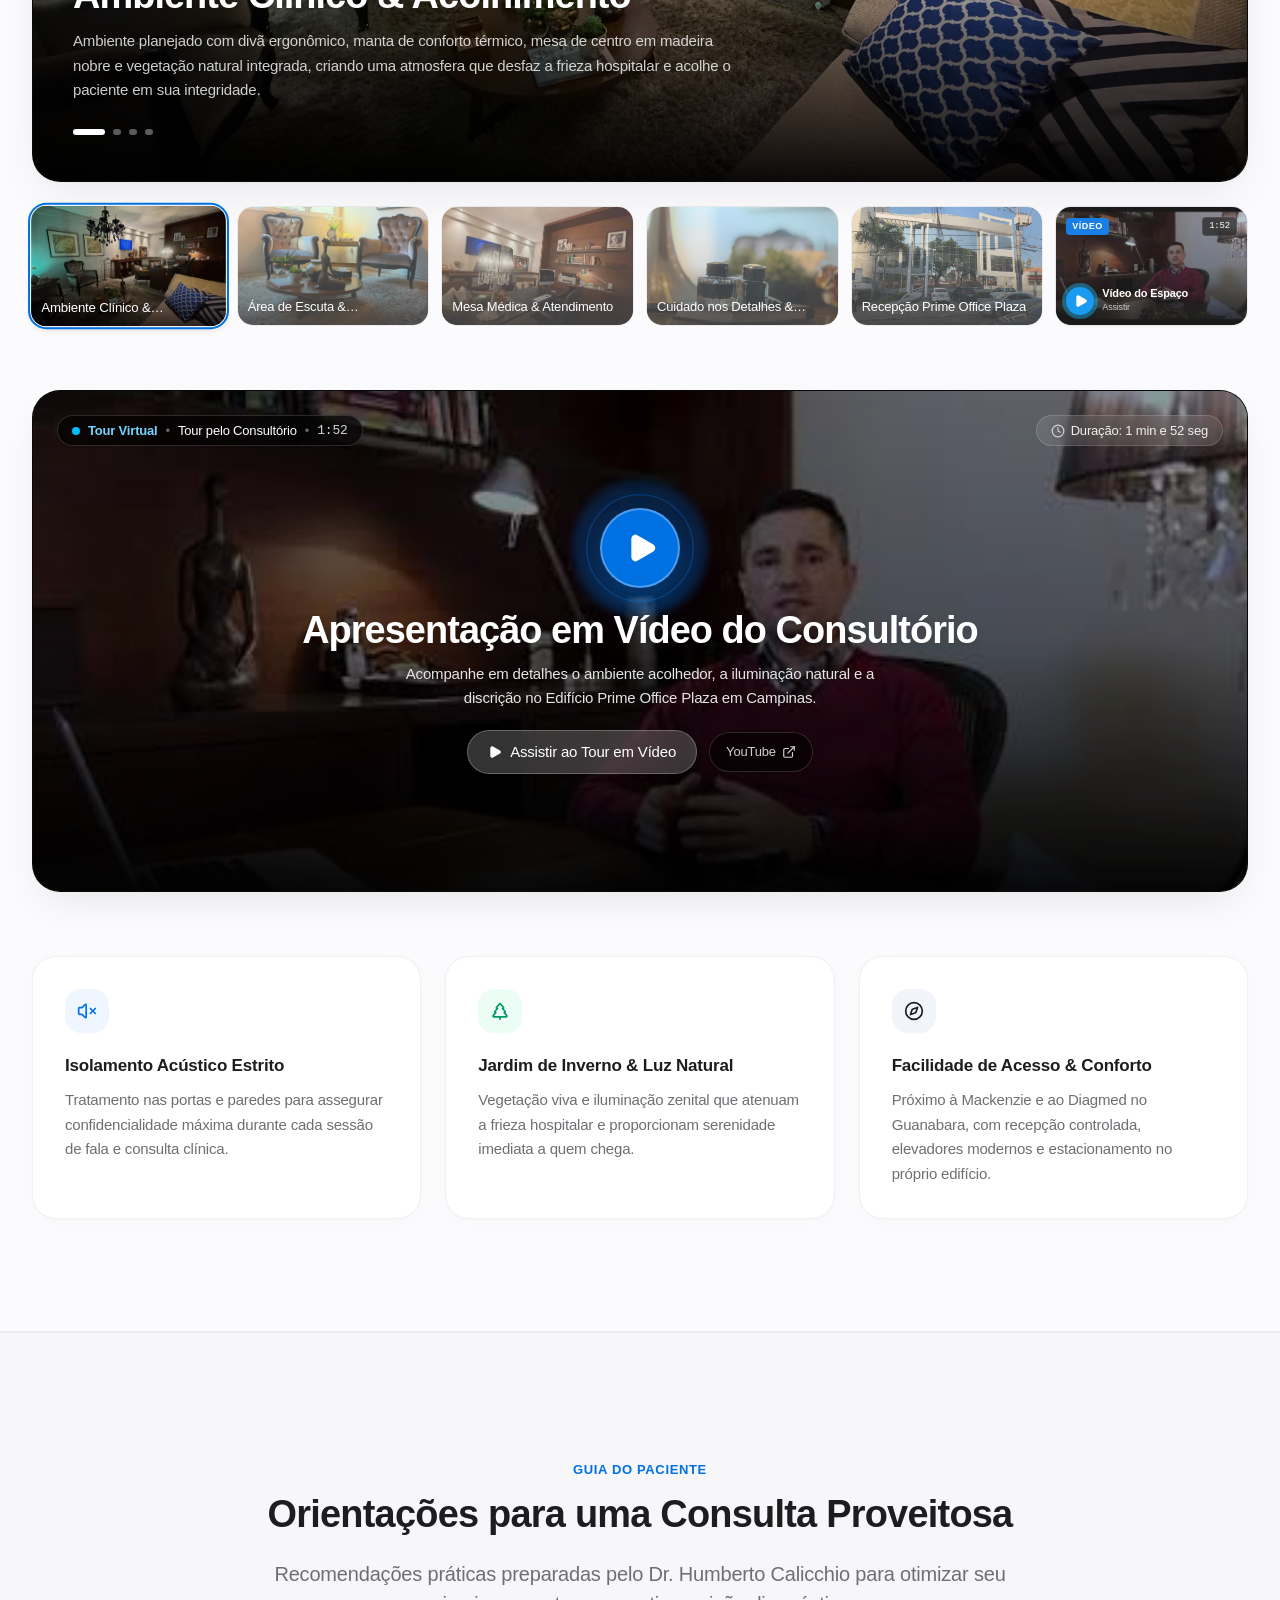
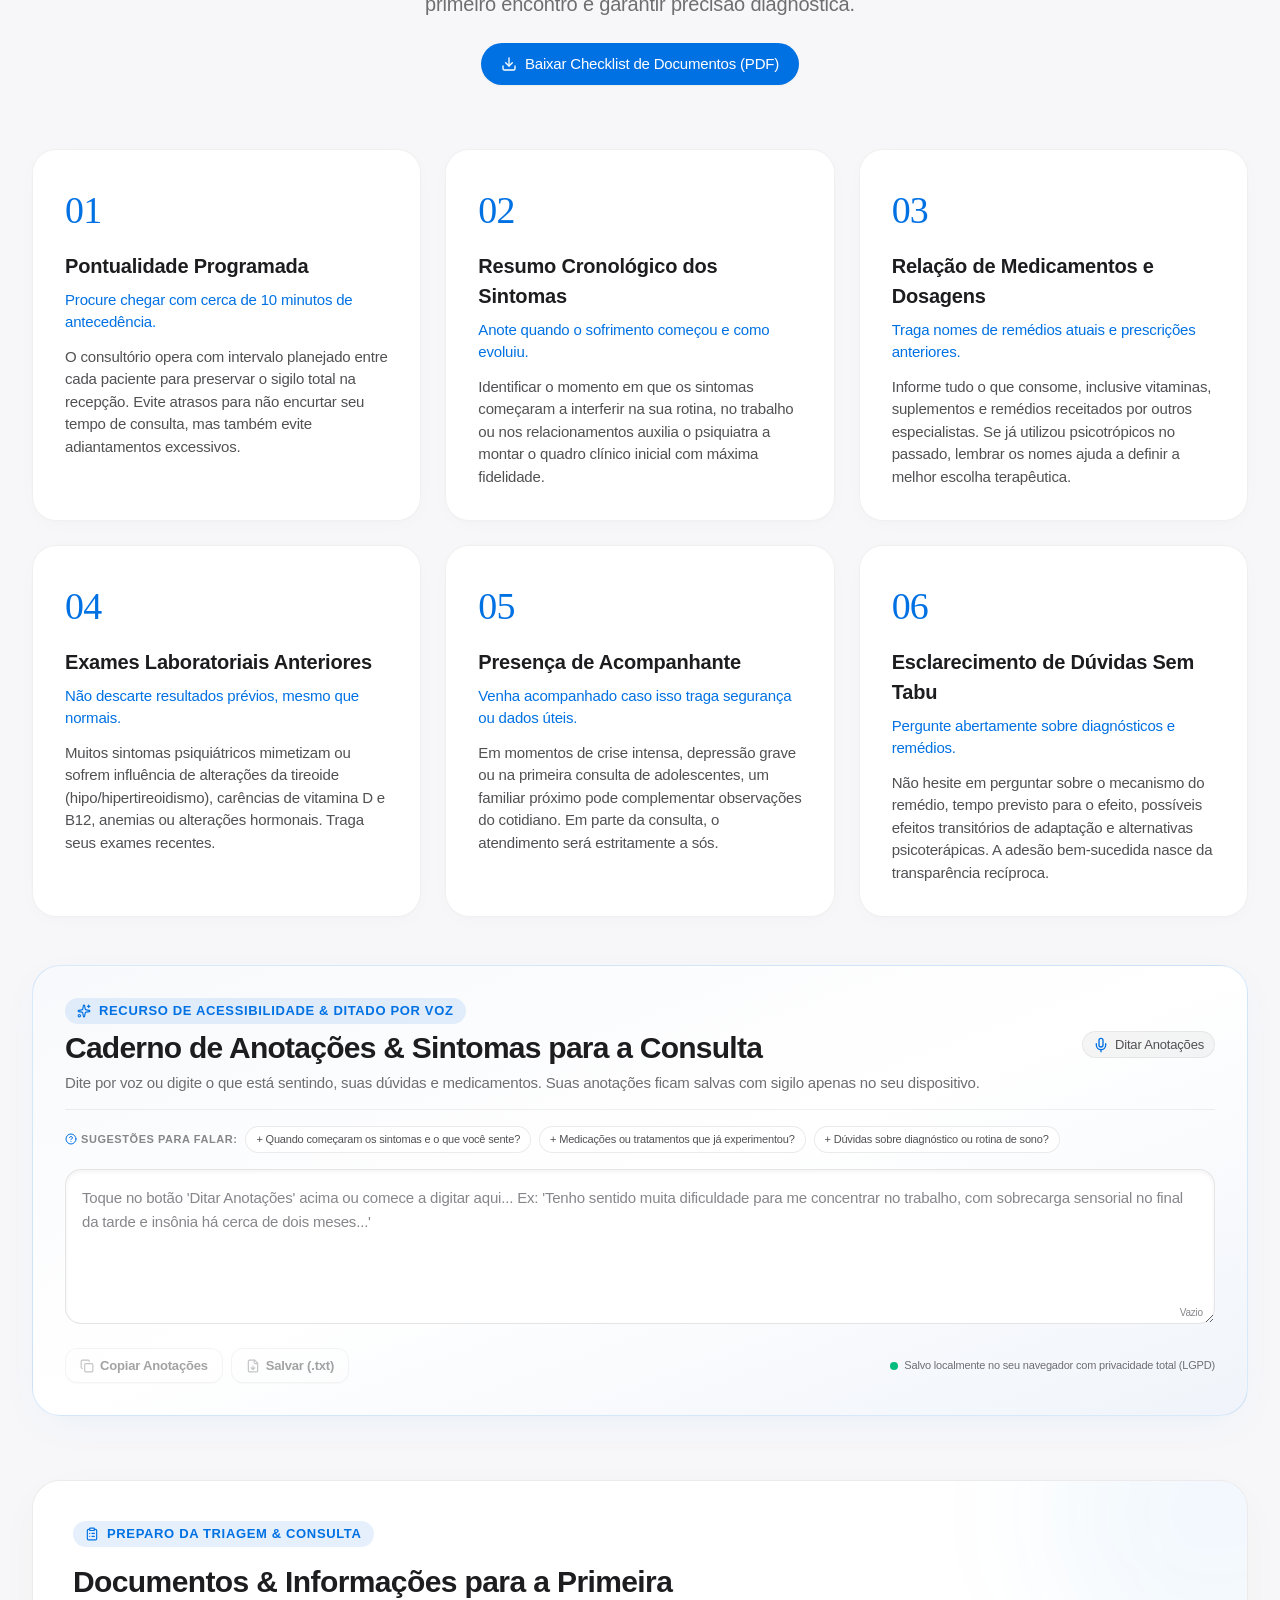
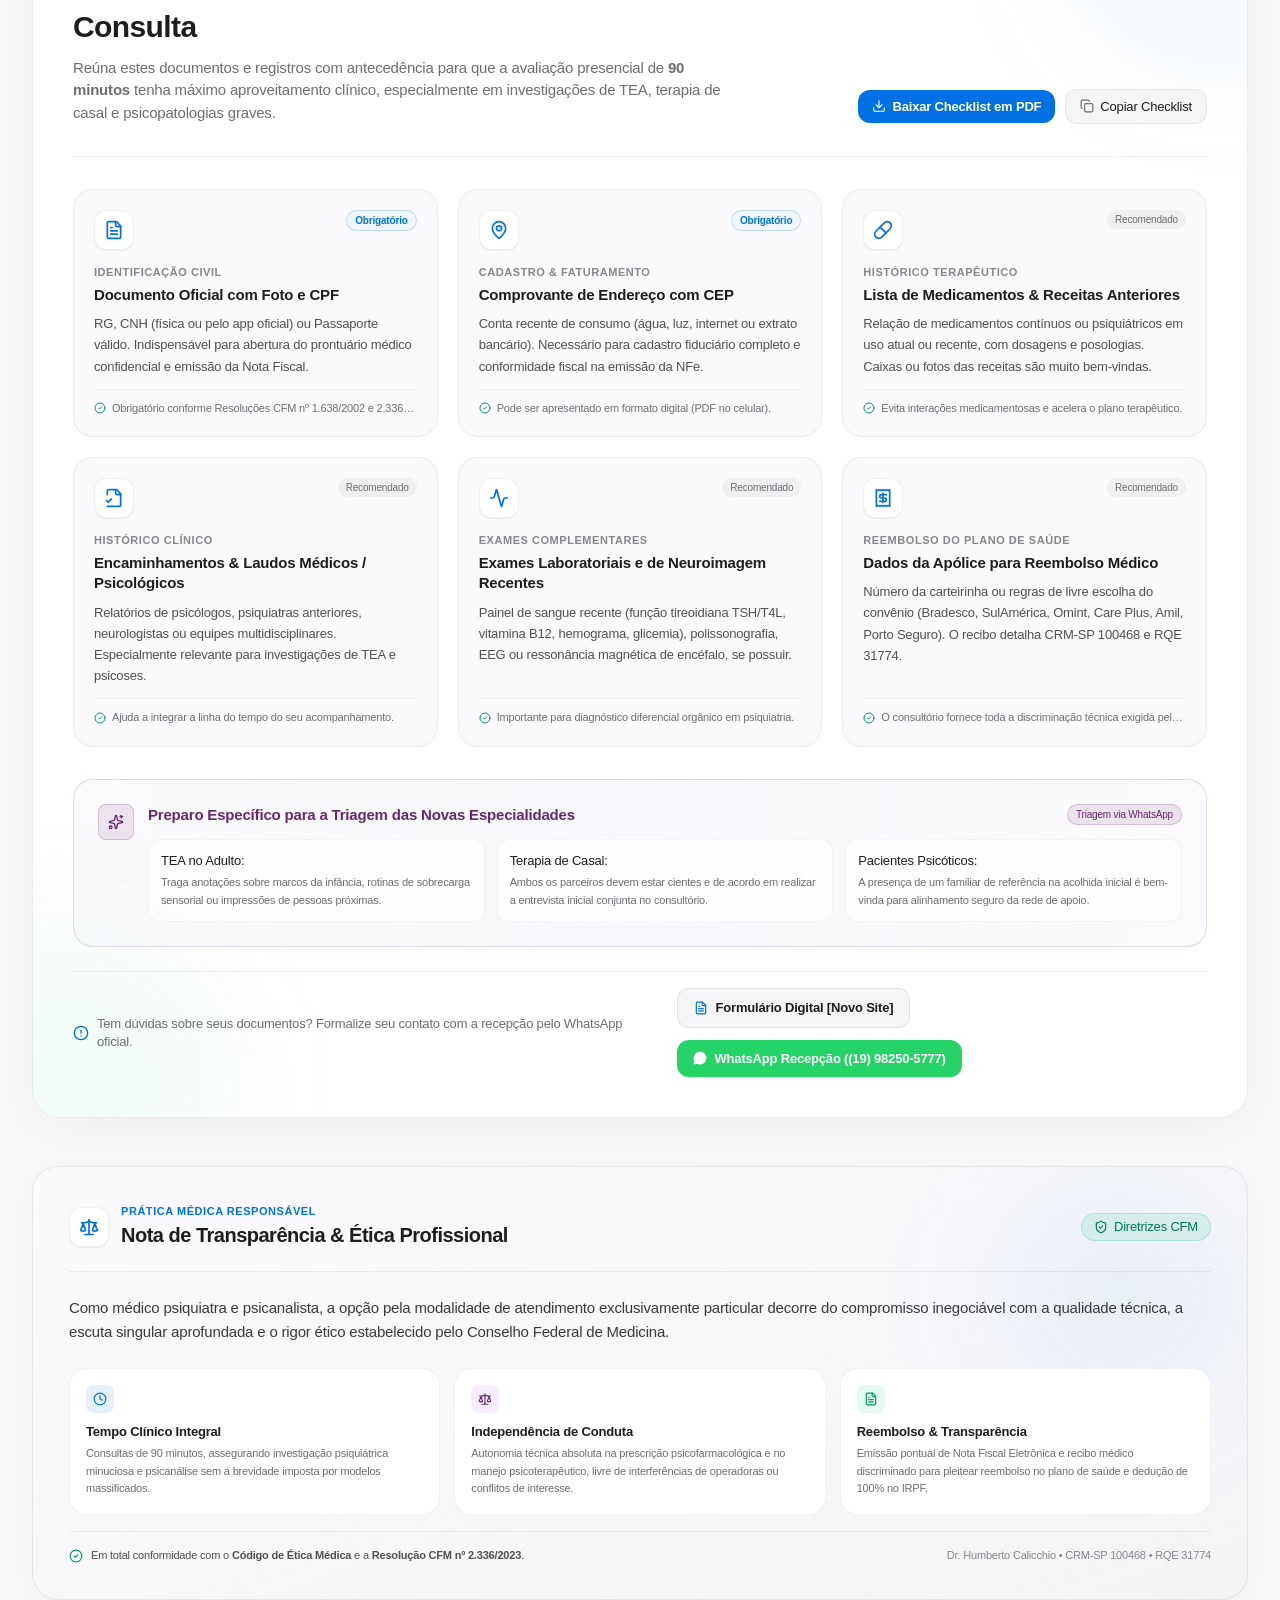
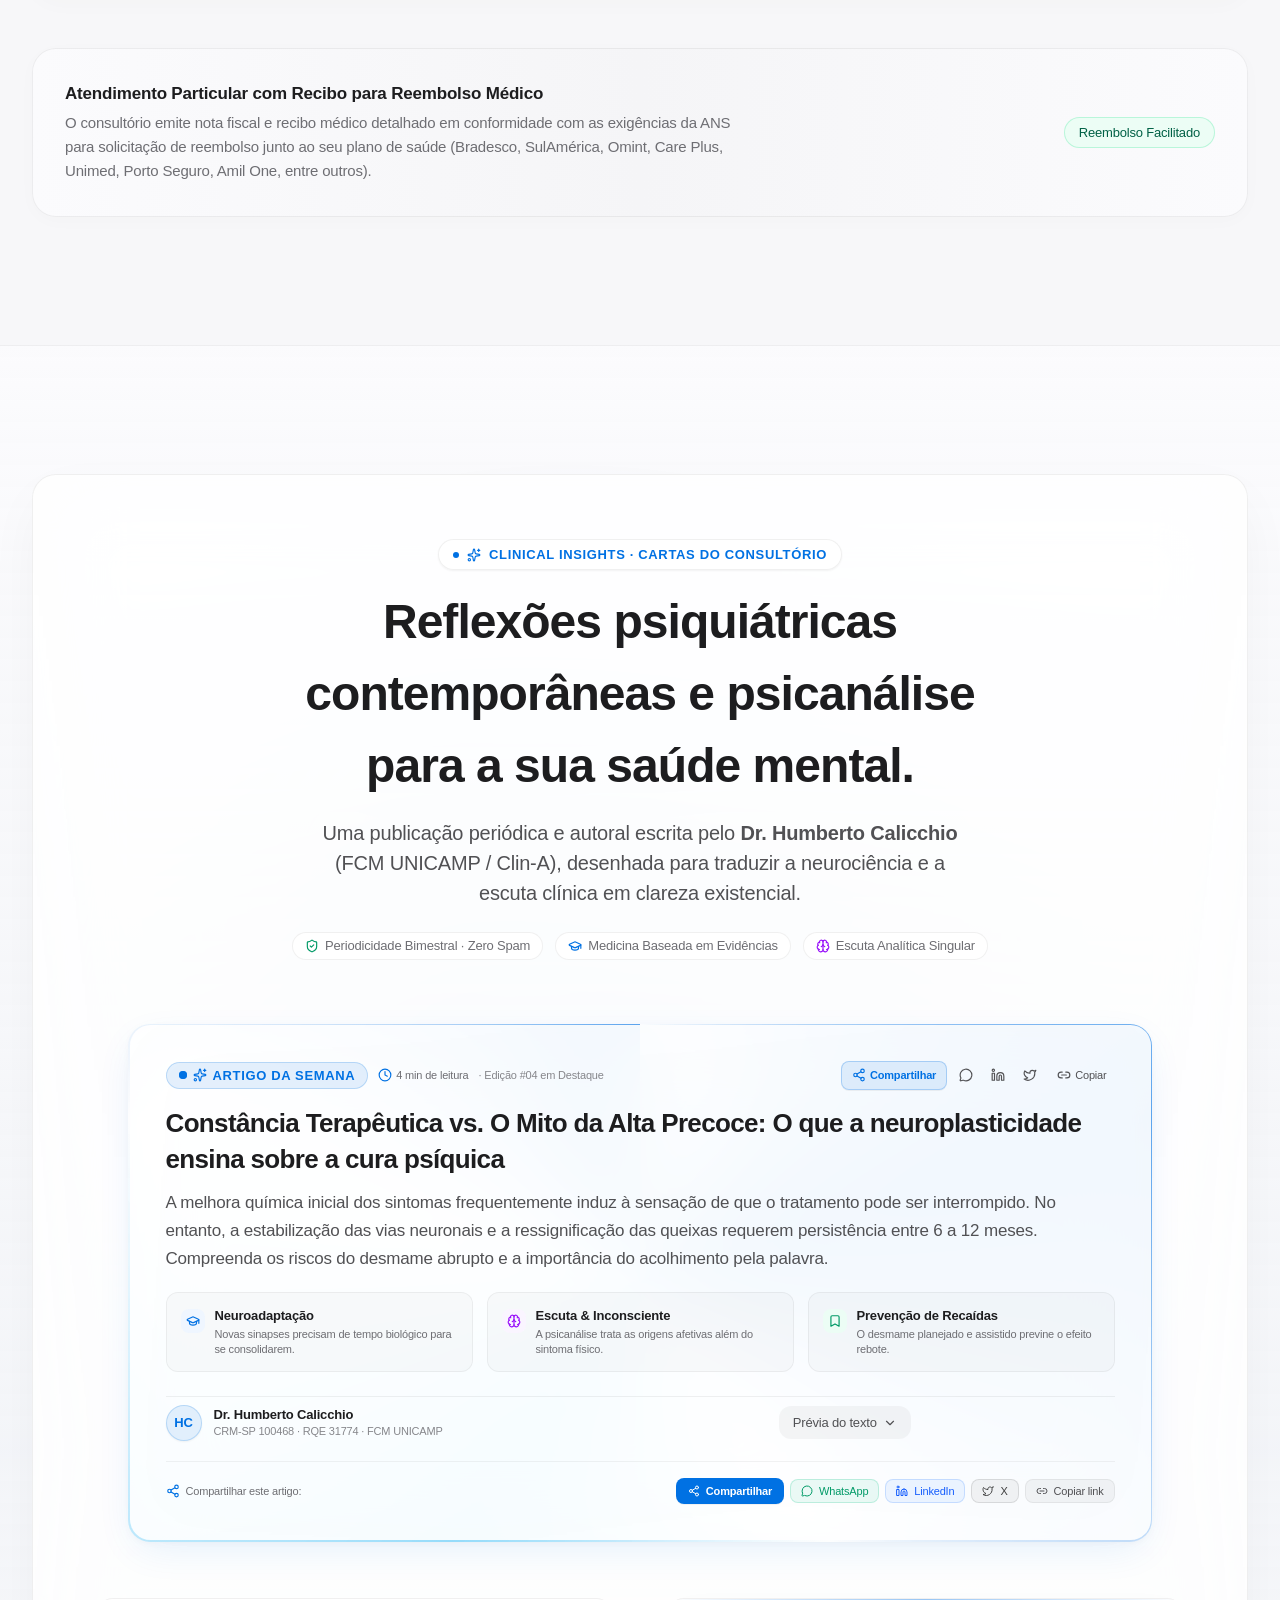
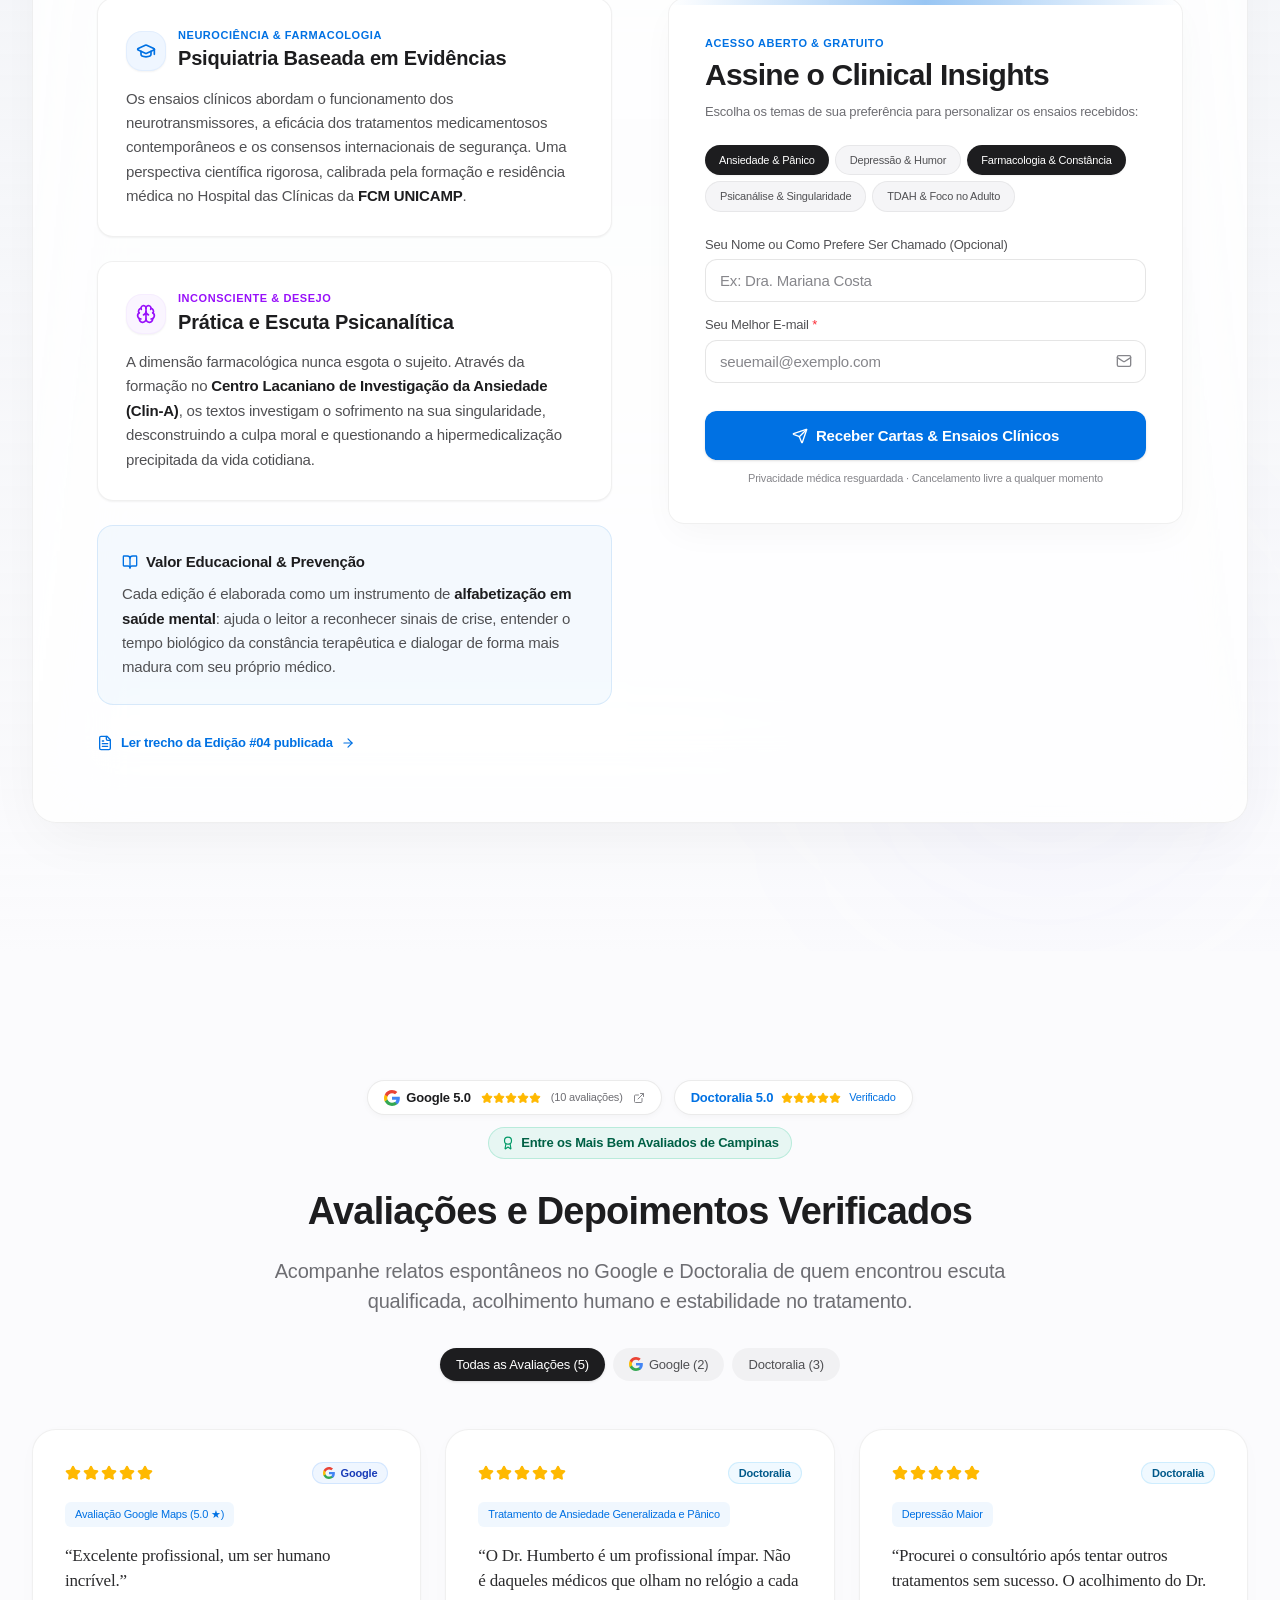
==== commit 0f1376d1: "Update fmt.Println message from 'Hello' to 'Goodbye'" ====
--- a/index.html
+++ b/index.html
@@ -13,7 +13,1144 @@
               self.readyState = 1; // OPEN
               self.send = function() {};
               self.close = function() { self.readyState = 3; };
+              self.addEventListener = function() {};<!doctype html>
+<html lang="pt-BR" class="scroll-smooth">
+  <head>
+    <script>
+      // Safe WebSocket stub and error interceptor for Cloud Run / iframe proxy
+      (function() {
+        try {
+          var OrigWS = window.WebSocket;
+          function SafeWS(url, protocols) {
+            var urlStr = String(url || '');
+            if (urlStr.includes('localhost') || urlStr.includes('3000') || urlStr.includes('vite') || urlStr.includes('hmr') || urlStr.startsWith('ws:') || urlStr.startsWith('wss:')) {
+              var self = this;
+              self.readyState = 1; // OPEN
+              self.send = function() {};
+              self.close = function() { self.readyState = 3; };
               self.addEventListener = function() {};
+              self.removeEventListener = function() {};
+              self.onopen = null;
+              self.onmessage = null;
+              self.onerror = null;
+              self.onclose = null;
+              setTimeout(function() {
+                if (typeof self.onopen === 'function') {
+                  try { self.onopen({ type: 'open' }); } catch(e) {}
+                }
+              }, 10);
+              return self;
+            }
+            return new OrigWS(url, protocols);
+          }
+          if (OrigWS) {
+            SafeWS.prototype = OrigWS.prototype;
+            SafeWS.CONNECTING = 0;
+            SafeWS.OPEN = 1;
+            SafeWS.CLOSING = 2;
+            SafeWS.CLOSED = 3;
+            window.WebSocket = SafeWS;
+          }
+        } catch(e) {}
+      })();
+
+      window.addEventListener('unhandledrejection', function(event) {
+        var reason = event.reason;
+        var msg = (reason && (reason.message || (typeof reason === 'string' ? reason : ''))) || '';
+        if (msg.includes('WebSocket') || msg.includes('websocket') || msg.includes('ws://') || msg.includes('wss://')) {
+          event.preventDefault();
+          event.stopImmediatePropagation();
+        }
+      }, true);
+      window.addEventListener('error', function(event) {
+        var msg = (event && (event.message || '')) || '';
+        if (msg.includes('WebSocket') || msg.includes('websocket') || msg.includes('ws://') || msg.includes('wss://')) {
+          event.preventDefault();
+          event.stopImmediatePropagation();
+        }
+      }, true);
+    </script>
+    <script>
+      // Milena AI Chatbot Global Interceptor & Resilience Engine
+      (function() {
+        var BACKEND_URL = 'https://consultorio-dr-humberto.onrender.com/api/chat';
+
+        // Pre-warm Render backend silently on page load
+        try {
+          fetch('https://consultorio-dr-humberto.onrender.com/api/health', { mode: 'no-cors' }).catch(function() {});
+        } catch(e) {}
+
+        var origFetch = window.fetch;
+        window.fetch = async function(resource, init) {
+          var url = typeof resource === 'string' ? resource : (resource && resource.url ? resource.url : '');
+          
+          if (typeof url === 'string' && (url.includes('/api/chat') || url.endsWith('/api/chat'))) {
+            var targetUrl = (window.location.hostname.includes('render.com') || window.location.hostname === 'localhost')
+              ? '/api/chat'
+              : BACKEND_URL;
+
+            // Attempt backend call with a fast 2.2-second timeout controller
+            var controller = (typeof AbortController !== 'undefined') ? new AbortController() : null;
+            var timeoutId = null;
+            var newInit = Object.assign({}, init);
+            if (controller) {
+              newInit.signal = controller.signal;
+              timeoutId = setTimeout(function() {
+                try { controller.abort(); } catch(e) {}
+              }, 2200);
+            }
+
+            try {
+              var response = await origFetch(targetUrl, newInit);
+              if (timeoutId) clearTimeout(timeoutId);
+              if (response && response.ok) {
+                return response;
+              }
+            } catch (netErr) {
+              if (timeoutId) clearTimeout(timeoutId);
+              console.warn('[Milena AI] Nuvem em standby ou iniciando. Motor autônomo local ativado com resposta instantânea.');
+            }
+
+            // Client-side intelligent autonomous engine (100% resilient offline or online)
+            try {
+              var payload = {};
+              if (init && init.body) {
+                payload = typeof init.body === 'string' ? JSON.parse(init.body) : init.body;
+              }
+              var msgs = payload.messages || [];
+              var lastMsg = payload.message || (msgs.length > 0 ? msgs[msgs.length - 1].content : '');
+              var q = (lastMsg || '').toLowerCase();
+
+              var reply = "Olá! Sou a secretária Milena, assistente virtual do consultório particular do Dr. Humberto Calicchio em Campinas/SP (CRM-SP 100468 / RQE 31774).\n\n" +
+                "O Dr. Humberto realiza a **Primeira Consulta exclusivamente presencial no consultório em Campinas** (com 90 minutos de escuta médica e psicanalítica profunda; atendimentos por telemedicina são estritamente restritos para continuidade e retornos após a avaliação inicial presencial):\n\n" +
+                "💳 **Primeira Consulta (90 minutos):** R$ 900,00 (atendimento exclusivamente particular).\n" +
+                "🧾 **Recibo para Reembolso:** Fornecemos recibo médico detalhado com CRM e RQE para reembolso no seu convênio e dedução no IRPF.\n" +
+                "📅 **Dias de Atendimento:** Segundas, Terças e Quintas-feiras, e em Sextas-feiras pré-agendadas (23/10, 27/11 e 18/12), das 08h às 19h.\n" +
+                "🏢 **Localização:** Edifício Prime Office Plaza (Rua Clóvis Bevilacqua, 243, Sala 06 — Jardim Guanabara, Campinas/SP).\n\n" +
+                "Como posso te ajudar hoje? Deseja informações sobre agendamento, reembolso ou localização?";
+
+              var dynamicOptions = ["Agendar Consulta (90 min)", "Como funciona o Reembolso?", "Localização do Consultório"];
+
+              if (q.includes('preço') || q.includes('preco') || q.includes('valor') || q.includes('quanto custa') || q.includes('honorário') || q.includes('honorario') || q.includes('pagamento') || q.includes('cartão') || q.includes('cartao') || q.includes('pix') || q.includes('90 min') || q.includes('duração') || q.includes('duracao')) {
+                reply = "💳 **Valores e Formas de Pagamento:**\n\n" +
+                  "• **Primeira Consulta (90 minutos):** O investimento é de **R$ 900,00** (atendimento exclusivamente particular).\n" +
+                  "• **Consultas seguintes:** A periodicidade e os honorários são combinados diretamente com o Dr. Humberto após a consulta inicial, de acordo com o plano terapêutico.\n" +
+                  "• **Formas de Pagamento:** Pix, Cartão de Débito, Cartão de Crédito ou Dinheiro.\n" +
+                  "• **Reembolso no Convênio:** Emitimos Nota Fiscal e Recibo Médico oficial com CRM-SP 100468 e RQE 31774 para solicitação de reembolso no seu plano de saúde (Amil, Bradesco, SulAmérica, Unimed, etc.) e declaração no IRPF.\n\n" +
+                  "Qual dia ou período (manhã ou tarde) seria mais conveniente para você?";
+                dynamicOptions = ["Agendar Primeira Consulta", "Dias e Horários Disponíveis", "Como pedir Reembolso"];
+              } else if (q.includes('unimed') || q.includes('convenio') || q.includes('convênio') || q.includes('plano') || q.includes('reembolso') || q.includes('bradesco') || q.includes('sulamerica') || q.includes('amil') || q.includes('notredame') || q.includes('porto seguro') || q.includes('recibo') || q.includes('nota fiscal')) {
+                reply = "🧾 **Convênios e Reembolso Médico:**\n\n" +
+                  "O consultório do Dr. Humberto Calicchio é **exclusivamente particular** (não atendemos diretamente por guias de convênios).\n\n" +
+                  "Contudo, a grande maioria dos planos de saúde oferece a modalidade de **Livre Escolha com Reembolso**:\n" +
+                  "1. Você realiza a consulta e recebe nosso **Recibo Médico oficial com CRM-SP 100468 e RQE 31774** discriminado.\n" +
+                  "2. Você anexa o recibo no aplicativo ou site do seu convênio.\n" +
+                  "3. O plano reembolsa o valor total ou parcial diretamente na sua conta corrente.\n" +
+                  "4. O documento também é 100% dedutível no seu Imposto de Renda (IRPF).\n\n" +
+                  "Deseja verificar os horários para agendamento?";
+                dynamicOptions = ["Ver Dias e Horários", "Valor da Consulta (90 min)", "Falar no WhatsApp"];
+              } else if (q.includes('horário') || q.includes('horario') || q.includes('dias') || q.includes('quando atende') || q.includes('agendar') || q.includes('marcar') || q.includes('agenda') || q.includes('disponibilidade') || q.includes('consulta')) {
+                reply = "📅 **Dias e Horários de Atendimento no Consultório:**\n\n" +
+                  "O Dr. Humberto atende com hora marcada nos seguintes dias:\n" +
+                  "• **Segundas-feiras:** das 08h às 19h\n" +
+                  "• **Terças-feiras:** das 08h às 19h\n" +
+                  "• **Quintas-feiras:** das 08h às 19h\n" +
+                  "• **Sextas-feiras pré-agendadas até o fim do ano:** 23/10, 27/11 e 18/12 (das 08h às 19h)\n" +
+                  "*(O consultório não abre às quartas-feiras para atendimento)*\n\n" +
+                  "Qual desses dias e períodos (manhã ou tarde) melhor se encaixa na sua rotina?";
+                dynamicOptions = ["Segunda-feira", "Terça-feira", "Quinta-feira"];
+              } else if (q.includes('quarta') || q.includes('quarta-feira')) {
+                reply = "O Dr. Humberto **não realiza atendimentos às quartas-feiras**.\n\nOs atendimentos presenciais no consultório acontecem às **Segundas, Terças e Quintas-feiras**, e em **Sextas-feiras selecionadas**, das 08h às 19h.\n\nQual desses outros dias ficaria melhor para você?";
+                dynamicOptions = ["Segunda-feira", "Terça-feira", "Quinta-feira"];
+              } else if (q.includes('endereço') || q.includes('endereco') || q.includes('local') || q.includes('onde fica') || q.includes('como chegar') || q.includes('localização') || q.includes('localizacao') || q.includes('estacionamento') || q.includes('mapa') || q.includes('bairro') || q.includes('guanabara')) {
+                reply = "🏢 **Endereço e Estrutura do Consultório:**\n\n" +
+                  "📍 **Edifício Prime Office Plaza**\n" +
+                  "Rua Clóvis Bevilacqua, 243, Sala 06 — Jardim Guanabara, Campinas/SP (CEP: 13073-021).\n\n" +
+                  "• **Referência:** Próximo à Universidade Presbiteriana Mackenzie e à Avenida Brasil.\n" +
+                  "• **Estacionamento:** O edifício conta com 4 vagas na frente do prédio para pacientes (sem manobrista), além de ser muito fácil e tranquilo estacionar na própria rua arborizada em frente.\n" +
+                  "• **Acessibilidade:** Prédio moderno com portaria, elevadores amplos e acessibilidade completa.";
+                dynamicOptions = ["Como Agendar", "Valores e Formas de Pagamento", "Falar no WhatsApp"];
+              } else if (q.includes('online') || q.includes('telemedicina') || q.includes('teleconsulta') || q.includes('vídeo') || q.includes('video') || q.includes('distância') || q.includes('distancia') || q.includes('outra cidade') || q.includes('exterior')) {
+                reply = "🌐 **Atendimento Presencial e Telemedicina:**\n\n" +
+                  "A **primeira consulta com o Dr. Humberto é realizada exclusivamente de forma presencial** no consultório em Campinas (Edifício Prime Office Plaza, Guanabara), com 90 minutos de avaliação diagnóstica e psicanalítica profunda.\n\n" +
+                  "• **Continuidade por Telemedicina:** A modalidade online é reservada para consultas de retorno e acompanhamento, combinada diretamente com o médico após a avaliação inicial presencial.\n" +
+                  "• **Receita Digital:** Prescrições com certificado digital ICP-Brasil enviadas por SMS/e-mail para farmácias em todo o Brasil.\n" +
+                  "• **Recibo Médico:** Emitido com CRM e RQE para reembolso no convênio e IRPF.";
+                dynamicOptions = ["Agendar Consulta Presencial", "Valores e Pagamento", "Falar no WhatsApp"];
+              } else if (q.includes('especialista') || q.includes('especialidade') || q.includes('subespecialidade') || q.includes('área de atuação') || q.includes('area de atuacao')) {
+                reply = "Olá! O Dr. Humberto Calicchio é médico psiquiatra (formado pela UNICAMP — CRM-SP 100468 / RQE 31774) com subespecialidade médica oficial titulada em **Psicoterapia de Orientação Analítica**.\n\n" +
+                  "O que muitos pacientes buscam como 'especialidade' em certas doenças é, na verdade, plenamente refletido na trajetória dele: são **quase 26 anos de vasta experiência clínica** e estudo aprofundado no tratamento das enfermidades detalhadas em nosso site (como Ansiedade, Pânico, Depressão, Transtorno Bipolar, TOC, investigação de TEA e TDAH no adulto, Insônia e Burnout).\n\n" +
+                  "Deseja orientações sobre a primeira consulta de 90 minutos ou agendamento?";
+                dynamicOptions = ["Agendar Consulta (90 min)", "Valores e Reembolso", "Localização do Consultório"];
+              } else if (q.includes('criança') || q.includes('crianca') || q.includes('adolescente') || q.includes('menor de idade') || q.includes('infantil') || q.includes('idade mínima') || q.includes('idade minima') || q.includes('faixa etária') || q.includes('faixa etaria')) {
+                reply = "👥 **Público Atendido (Exclusivamente Adultos):**\n\n" +
+                  "Informamos que o Dr. Humberto atende **exclusivamente pacientes adultos (maiores de 18 anos)**.\n\n" +
+                  "O consultório não realiza atendimentos a crianças ou adolescentes. Caso necessite de acolhimento infantojuvenil, recomendamos procurar profissionais titulados em Psiquiatria da Infância e da Adolescência ou Neuropediatria.";
+                dynamicOptions = ["Consulta para Adultos (90 min)", "Valores e Reembolso", "Voltar ao Início"];
+              } else if (q.includes('tea') || q.includes('autismo') || q.includes('asperger') || q.includes('espectro')) {
+                reply = "🧩 **Avaliação de TEA (Transtorno do Espectro Autista) no Adulto:**\n\n" +
+                  "Sim, o Dr. Humberto Calicchio realiza avaliação diagnóstica minuciosa, acolhedora e individualizada de Autismo / TEA em adultos, além de transtornos comórbidos.\n\n" +
+                  "A primeira consulta de **90 minutos** permite investigar todo o histórico de neurodesenvolvimento, sensorialidade, comunicação social e máscaras sociais (camouflaging), com laudos técnicos quando indicado.";
+                dynamicOptions = ["Agendar Avaliação TEA", "Valor da Consulta (90 min)", "Localização"];
+              } else if (q.includes('tdah') || q.includes('atenção') || q.includes('atencao') || q.includes('concentração') || q.includes('ritalin') || q.includes('venvanse') || q.includes('hiperat')) {
+                reply = "🧠 **Diagnóstico e Manejo do TDAH no Adulto:**\n\n" +
+                  "O Dr. Humberto Calicchio é especialista na identificação e tratamento do TDAH em adultos. A consulta de 90 minutos investiga a trajetória acadêmica, profissional e atencional do paciente, definindo a intervenção farmacológica e psicoterapêutica adequada.";
+                dynamicOptions = ["Agendar Consulta TDAH", "Valores e Formas de Pagamento", "Falar no WhatsApp"];
+              } else if (q.includes('sigilo') || q.includes('confidencial') || q.includes('íntimo') || q.includes('intimo') || q.includes('direto com o médico') || q.includes('email') || q.includes('e-mail') || q.includes('pessoal')) {
+                reply = "🔒 **Canal Exclusivo e Direto com o Dr. Humberto Calicchio:**\n\n" +
+                  "Para uma via direta e estritamente sigilosa diretamente com o médico, envie um e-mail para:\n\n" +
+                  "✉️ **calicchio@hotmail.com**\n\n" +
+                  "ℹ️ *O Dr. Humberto tem acesso a este canal e ao WhatsApp do consultório, mas a nossa secretária Milena também tem. Por isso, qualquer assunto confidencial ou reservado que você queira que apenas o médico veja deve ser encaminhado exclusivamente para o e-mail pessoal acima.*";
+                dynamicOptions = ["Agendar Consulta", "Localização do Consultório", "Voltar ao Início"];
+              } else if (q.includes('remédio') || q.includes('remedio') || q.includes('receita') || q.includes('medicamento') || q.includes('atestado') || q.includes('laudo')) {
+                reply = "💊 **Receitas, Medicamentos e Laudos:**\n\n" +
+                  "Em estrito respeito às normas do Conselho Federal de Medicina (CFM), a emissão de receitas de controle especial, renovações de medicamentos, laudos e atestados médicos exige avaliação médica em consulta prévia com o Dr. Humberto.";
+                dynamicOptions = ["Agendar Consulta", "Falar com a Secretária", "Valores e Horários"];
+              } else if (q.includes('sus') || q.includes('gratuito') || q.includes('de graça') || q.includes('publico') || q.includes('público') || q.includes('sem dinheiro') || q.includes('sem condições')) {
+                reply = "🏥 **Atendimento na Rede Pública de Campinas (SUS):**\n\n" +
+                  "O Dr. Humberto atende exclusivamente em consultório particular. Caso necessite de acolhimento público e gratuito em saúde mental em Campinas:\n\n" +
+                  "• **Centros de Saúde:** Procure o Centro de Saúde mais próximo da sua residência.\n" +
+                  "• **CAPS (Centros de Atenção Psicossocial):** Unidades especializadas para acolhimento diário de saúde mental em Campinas (CAPS III Guanabara, David Capistrano, etc.).";
+                dynamicOptions = ["Consulta Particular (90 min)", "Valores", "Voltar ao Início"];
+              }
+
+              var fallbackData = {
+                reply: reply,
+                content: reply,
+                role: 'assistant',
+                options: dynamicOptions,
+                source: 'milena-autonomous-instant-guard'
+              };
+
+              return new Response(JSON.stringify(fallbackData), {
+                status: 200,
+                headers: { 'Content-Type': 'application/json' }
+              });
+            } catch (fallbackErr) {
+              console.error('[Milena AI] Erro no gerador de contingência:', fallbackErr);
+            }
+          }
+
+          return origFetch.call(this, resource, init);
+        };
+      })();
+    </script>
+    <script>
+      (function() {
+        try {
+          var migrated = localStorage.getItem('dr_calicchio_circadian_migrated');
+          if (migrated !== 'v2') {
+            localStorage.setItem('dr_calicchio_circadian_migrated', 'v2');
+            localStorage.setItem('dr_calicchio_theme_preference', 'auto');
+          }
+          var saved = localStorage.getItem('dr_calicchio_theme_preference');
+          var hour = new Date().getHours();
+          var isNightTime = hour < 6 || hour >= 18; // Noite: 18h às 06h
+          var activeTheme = 'light'; // Padrão solicitado: Modo Claro diurno
+
+          if (saved === 'dark') {
+            activeTheme = 'dark';
+          } else if (saved === 'light') {
+            activeTheme = 'light';
+          } else {
+            // Modo Automático Circadiano (padrão): Claro de dia (06h às 18h) e Noturno à noite (18h às 06h)
+            activeTheme = isNightTime ? 'dark' : 'light';
+          }
+
+          if (activeTheme === 'dark') {
+            document.documentElement.classList.add('dark');
+            document.documentElement.setAttribute('data-theme', 'dark');
+            document.documentElement.style.colorScheme = 'dark';
+          } else {
+            document.documentElement.classList.remove('dark');
+            document.documentElement.setAttribute('data-theme', 'light');
+            document.documentElement.style.colorScheme = 'light';
+          }
+        } catch (e) {}
+      })();
+    </script>
+    <meta charset="UTF-8" />
+    <meta name="viewport" content="width=device-width, initial-scale=1.0" />
+    <title>Psiquiatra em Campinas — Dr. Humberto Calicchio | CRM-SP 100468</title>
+    <meta name="description" content="Psiquiatra e Psicanalista em Campinas formado pela UNICAMP (CRM-SP 100468 / RQE 31774). Consultas de 90 min no Edifício Prime Office Plaza (Guanabara). Tratamento particular para ansiedade, depressão, pânico e TEA." />
+    
+    <!-- Favicon & Brand Icons: Logotipo Oficial Dr. Humberto Calicchio (Em estrita conformidade com as Diretrizes do Google Search) -->
+    <link rel="icon" href="/favicon.ico" sizes="48x48 32x32 16x16" />
+    <link rel="icon" type="image/png" sizes="48x48" href="/favicon-48x48.png" />
+    <link rel="icon" type="image/png" sizes="96x96" href="/favicon-96x96.png" />
+    <link rel="icon" type="image/png" sizes="144x144" href="/favicon-144x144.png" />
+    <link rel="icon" type="image/png" sizes="192x192" href="/favicon-192x192.png" />
+    <link rel="icon" type="image/png" sizes="512x512" href="/favicon-512x512.png" />
+    <link rel="icon" type="image/svg+xml" href="/favicon.svg" />
+    <link rel="icon" type="image/png" sizes="32x32" href="/favicon-32x32.png" />
+    <link rel="icon" type="image/png" sizes="16x16" href="/favicon-16x16.png" />
+    <link rel="apple-touch-icon" sizes="180x180" href="/apple-touch-icon.png" />
+    <link rel="shortcut icon" href="/favicon.ico" />
+    <link rel="manifest" href="/site.webmanifest" />
+    
+    <!-- Geo Meta Tags & Local SEO - Campinas, SP (Prime Office Plaza) -->
+    <meta name="geo.region" content="BR-SP" />
+    <meta name="geo.placename" content="Campinas" />
+    <meta name="geo.position" content="-22.88673;-47.06525" />
+    <meta name="ICBM" content="-22.88673, -47.06525" />
+    <meta name="place:location:latitude" content="-22.88673" />
+    <meta name="place:location:longitude" content="-47.06525" />
+    <meta name="business:contact_data:street_address" content="R. Clóvis Beviláqua, 243, Sala 06 - Edifício Prime Office Plaza" />
+    <meta name="business:contact_data:locality" content="Campinas" />
+    <meta name="business:contact_data:region" content="SP" />
+    <meta name="business:contact_data:postal_code" content="13073-021" />
+    <meta name="business:contact_data:country_name" content="Brasil" />
+    <meta name="business:contact_data:email" content="calicchio@hotmail.com" />
+    <meta name="business:contact_data:phone_number" content="+5519982505777" />
+    <meta name="theme-color" content="#fbfbfd" />
+
+    <!-- Google Search Console - Verificação Oficial de Propriedade do Domínio -->
+    <meta name="google-site-verification" content="bF0cXC3kS3sboO4Ir-8vzXv54KDcHhAusTATH5Y9qMk" />
+
+    <!-- Google tag (gtag.js) - Google Analytics 4 (Oficial do Consultório) -->
+    <script async src="https://www.googletagmanager.com/gtag/js?id=G-R27GZWJ4SE"></script>
+    <script>
+      window.dataLayer = window.dataLayer || [];
+      function gtag(){dataLayer.push(arguments);}
+      gtag('js', new Date());
+
+      // Configure Google Analytics 4
+      gtag('config', 'G-R27GZWJ4SE', {
+        page_title: document.title,
+        page_location: window.location.href,
+        send_page_view: true
+      });
+    </script>
+
+    <!-- Meta Palavras-Chave & SEO Local Campinas -->
+    <meta name="keywords" content="psiquiatra campinas, psiquiatra em campinas, psiquiatra guanabara campinas, psicanalista campinas, dr humberto calicchio, crm-sp 100468, rqe 31774, tratamento ansiedade campinas, tratamento depressao campinas, ed prime office plaza campinas, psiquiatra unicamp campinas, consulta psiquiatrica 90 minutos, psicanalise winnicott campinas, avaliacao tea adulto campinas, tdah adulto campinas, psiquiatra cambui campinas" />
+
+    <!-- Canonical URL & Indexation for www.psiquiatraemcampinas.com -->
+    <link rel="canonical" href="https://www.psiquiatraemcampinas.com/" />
+    <meta name="robots" content="index, follow, max-snippet:-1, max-image-preview:large, max-video-preview:-1" />
+    <meta name="googlebot" content="index, follow, max-snippet:-1, max-image-preview:large, max-video-preview:-1" />
+    <meta name="bingbot" content="index, follow, max-snippet:-1, max-image-preview:large, max-video-preview:-1" />
+
+    <!-- Open Graph & Social Cards - Global Website da Clínica -->
+    <meta property="og:site_name" content="Dr. Humberto Calicchio — Psiquiatria & Psicanálise em Campinas" />
+    <meta property="og:type" content="website" />
+    <meta property="og:locale" content="pt_BR" />
+    <meta property="og:url" content="https://www.psiquiatraemcampinas.com/" />
+    <meta property="og:title" content="Psiquiatra em Campinas — Dr. Humberto Calicchio | CRM-SP 100468 RQE 31774" />
+    <meta property="og:description" content="Consultório do Dr. Humberto Calicchio (CRM-SP 100468 / RQE 31774), médico psiquiatra e psicanalista formado pela UNICAMP. Atendimento particular a ansiedade, depressão, pânico e TEA no Edifício Prime Office Plaza (Guanabara, Campinas - SP)." />
+    <meta property="og:image" content="https://www.psiquiatraemcampinas.com/assets/whatsapp-share-card.jpg" />
+    <meta property="og:image:width" content="1200" />
+    <meta property="og:image:height" content="630" />
+    <meta property="og:image:alt" content="Consultório Dr. Humberto Calicchio - Psiquiatria & Psicanálise em Campinas" />
+
+    <!-- Twitter Cards - Optimized for High-Engagement Sharing -->
+    <meta name="twitter:card" content="summary_large_image" />
+    <meta name="twitter:title" content="Psiquiatra em Campinas — Dr. Humberto Calicchio | CRM-SP 100468" />
+    <meta name="twitter:description" content="Consultório médico no Edifício Prime Office Plaza, Guanabara, Campinas - SP. Consultas de 90 min para ansiedade, depressão e TEA no adulto. CRM-SP 100468 | RQE 31774." />
+    <meta name="twitter:image" content="https://www.psiquiatraemcampinas.com/assets/whatsapp-share-card.jpg" />
+    <meta name="twitter:image:alt" content="Consultório Dr. Humberto Calicchio Psiquiatra em Campinas" />
+
+    <!-- Google Fonts: Plus Jakarta Sans & Newsreader (Apple-inspired refinement) -->
+    <link rel="preconnect" href="https://fonts.googleapis.com" />
+    <link rel="preconnect" href="https://fonts.gstatic.com" crossorigin />
+    <link rel="preload" as="style" href="https://fonts.googleapis.com/css2?family=Newsreader:ital,opsz,wght@0,6..72,300..600;1,6..72,400..500&family=Plus+Jakarta+Sans:wght@300;400;500;600;700&display=swap" />
+    <link href="https://fonts.googleapis.com/css2?family=Newsreader:ital,opsz,wght@0,6..72,300..600;1,6..72,400..500&family=Plus+Jakarta+Sans:wght@300;400;500;600;700&display=swap" rel="stylesheet" />
+
+    <!-- Animação Suave de Fade-In no Scroll das Seções -->
+    <style>
+      /* Estilos para animação fluida de aparição ao rolar a página */
+      section.scroll-fade-init {
+        opacity: 0;
+        transform: translateY(28px);
+        transition: opacity 0.85s cubic-bezier(0.16, 1, 0.3, 1), transform 0.85s cubic-bezier(0.16, 1, 0.3, 1);
+        will-change: opacity, transform;
+      }
+      section.scroll-fade-in {
+        opacity: 1 !important;
+        transform: translateY(0) !important;
+      }
+      @media (prefers-reduced-motion: reduce) {
+        section.scroll-fade-init {
+          opacity: 1 !important;
+          transform: none !important;
+          transition: none !important;
+        }
+      }
+      /* Correção Definitiva para Mobile (Chrome e Safari no iPhone/Android):
+         Evita colisão entre o botão flutuante e a barra inferior de navegação */
+      @media (max-width: 640px) {
+        #chat-trigger-container,
+        #floating-whatsapp-booking-button {
+          display: none !important;
+        }
+        #mobile-sticky-action-bar {
+          bottom: max(0.85rem, env(safe-area-inset-bottom, 0.85rem)) !important;
+          z-index: 9999 !important;
+        }
+      }
+    </style>
+    <script>
+      (function() {
+        if (typeof window === 'undefined') return;
+
+        function initScrollAnimations() {
+          if (!('IntersectionObserver' in window)) return;
+
+          var observerOptions = {
+            root: null,
+            rootMargin: '0px 0px -50px 0px',
+            threshold: 0.08
+          };
+
+          var observer = new IntersectionObserver(function(entries, obs) {
+            entries.forEach(function(entry) {
+              if (entry.isIntersecting) {
+                entry.target.classList.add('scroll-fade-in');
+                obs.unobserve(entry.target);
+              }
+            });
+          }, observerOptions);
+
+          function attachToSections() {
+            var sections = document.querySelectorAll('section');
+            var windowHeight = window.innerHeight || document.documentElement.clientHeight;
+
+            sections.forEach(function(sec) {
+              if (!sec.dataset.scrollObserved) {
+                sec.dataset.scrollObserved = 'true';
+                var rect = sec.getBoundingClientRect();
+                // Se a seção já estiver visível na carga inicial (topo da tela), exibe sem atraso
+                if (rect.top < windowHeight * 0.85) {
+                  sec.classList.add('scroll-fade-init', 'scroll-fade-in');
+                } else {
+                  sec.classList.add('scroll-fade-init');
+                  observer.observe(sec);
+                }
+              }
+            });
+          }
+
+          // Executa imediatamente e no DOMContentLoaded
+          if (document.readyState === 'loading') {
+            document.addEventListener('DOMContentLoaded', attachToSections);
+          } else {
+            attachToSections();
+          }
+
+          // Observa novas seções adicionadas dinamicamente pelo React
+          var mutationObs = new MutationObserver(function() {
+            attachToSections();
+          });
+          mutationObs.observe(document.documentElement, { childList: true, subtree: true });
+        }
+
+        initScrollAnimations();
+      })();
+    </script>
+
+    <!-- Schema.org JSON-LD Structured Data for Google Ranking -->
+    <script type="application/ld+json">
+    {
+      "@context": "https://schema.org",
+      "@graph": [
+        {
+          "@type": "WebSite",
+          "@id": "https://www.psiquiatraemcampinas.com/#website",
+          "url": "https://www.psiquiatraemcampinas.com",
+          "name": "Dr. Humberto Calicchio — Psiquiatra e Psicanalista em Campinas",
+          "description": "Consultório de Psiquiatria Clínica Integrativa e Psicanálise do Dr. Humberto Calicchio no Edifício Prime Office Plaza, Campinas - SP.",
+          "publisher": {
+            "@id": "https://www.psiquiatraemcampinas.com/#clinic"
+          },
+          "inLanguage": "pt-BR"
+        },
+        {
+          "@type": "BreadcrumbList",
+          "@id": "https://www.psiquiatraemcampinas.com/#breadcrumb",
+          "itemListElement": [
+            {
+              "@type": "ListItem",
+              "position": 1,
+              "name": "Início",
+              "item": "https://www.psiquiatraemcampinas.com/"
+            },
+            {
+              "@type": "ListItem",
+              "position": 2,
+              "name": "Especialidades Clínicas",
+              "item": "https://www.psiquiatraemcampinas.com/#especialidades"
+            },
+            {
+              "@type": "ListItem",
+              "position": 3,
+              "name": "Sobre o Psiquiatra",
+              "item": "https://www.psiquiatraemcampinas.com/#sobre"
+            },
+            {
+              "@type": "ListItem",
+              "position": 4,
+              "name": "Consultório no Guanabara",
+              "item": "https://www.psiquiatraemcampinas.com/#localizacao"
+            },
+            {
+              "@type": "ListItem",
+              "position": 5,
+              "name": "Dúvidas Frequentes (FAQ)",
+              "item": "https://www.psiquiatraemcampinas.com/#faq"
+            }
+          ]
+        },
+        {
+          "@type": ["MedicalClinic", "LocalBusiness", "MedicalBusiness"],
+          "@id": "https://www.psiquiatraemcampinas.com/#clinic",
+          "name": "Consultório Dr. Humberto Calicchio — Psiquiatria & Psicanálise em Campinas",
+          "alternateName": [
+            "Consultório Dr. Humberto Calicchio no Edifício Prime Office Plaza",
+            "Psiquiatra em Campinas Dr. Humberto Calicchio",
+            "Psiquiatria Prime Office Plaza Campinas"
+          ],
+          "description": "Consultório de Psiquiatria Clínica Integrativa e Psicanálise do Dr. Humberto Calicchio no Edifício Prime Office Plaza, Bairro Guanabara / Jardim Brasil em Campinas - SP. Atendimento médico especializado a adultos e idosos com consultas de 90 minutos para ansiedade, depressão, síndrome do pânico, TEA e TDAH.",
+          "url": "https://www.psiquiatraemcampinas.com",
+          "telephone": "+5519982505777",
+          "email": "calicchio@hotmail.com",
+          "contactPoint": {
+            "@type": "ContactPoint",
+            "contactType": "WhatsApp Text Only",
+            "telephone": "+5519982505777",
+            "availableLanguage": "Portuguese"
+          },
+          "logo": {
+            "@type": "ImageObject",
+            "url": "https://www.psiquiatraemcampinas.com/logo.png",
+            "width": 512,
+            "height": 512
+          },
+          "image": "https://www.psiquiatraemcampinas.com/logo.png",
+          "priceRange": "$$$",
+          "currenciesAccepted": "BRL",
+          "paymentAccepted": "Pix, Cartão de Débito, Cartão de Crédito, Dinheiro",
+          "hasMap": "https://maps.google.com/?cid=prime-office-plaza-campinas",
+          "areaServed": [
+            { "@type": "AdministrativeArea", "name": "Campinas" },
+            { "@type": "AdministrativeArea", "name": "Bairro Guanabara" },
+            { "@type": "AdministrativeArea", "name": "Cambuí" },
+            { "@type": "AdministrativeArea", "name": "Jardim Brasil" },
+            { "@type": "AdministrativeArea", "name": "Taquaral" },
+            { "@type": "AdministrativeArea", "name": "Barão Geraldo" },
+            { "@type": "AdministrativeArea", "name": "Nova Campinas" },
+            { "@type": "AdministrativeArea", "name": "Sousas" },
+            { "@type": "AdministrativeArea", "name": "Paulínia" },
+            { "@type": "AdministrativeArea", "name": "Valinhos" },
+            { "@type": "AdministrativeArea", "name": "Vinhedo" },
+            { "@type": "AdministrativeArea", "name": "Indaiatuba" }
+          ],
+          "availableService": [
+            {
+              "@type": "MedicalTherapy",
+              "name": "Consulta Psiquiátrica Inicial e Diagnóstica (90 minutos)",
+              "description": "Primeira consulta de avaliação completa com 90 minutos de acolhimento singular, psicodiagnóstico e planejamento terapêutico integral."
+            },
+            {
+              "@type": "MedicalTherapy",
+              "name": "Psicoterapia Analítica e Psicanálise",
+              "description": "Atendimento psicanalítico de orientação winnicottiana e freudiana para elaboração de conflitos inconscientes, angústia e sofrimento psíquico."
+            },
+            {
+              "@type": "MedicalTherapy",
+              "name": "Tratamento de Transtornos de Ansiedade e Síndrome do Pânico",
+              "description": "Abordagem clínica integrada com farmacoterapia de precisão e psicoterapia para remissão consistente dos sintomas ansiosos."
+            },
+            {
+              "@type": "MedicalTherapy",
+              "name": "Tratamento de Depressão e Transtornos do Humor",
+              "description": "Acompanhamento longitudinal de episódios depressivos e transtorno bipolar com suporte empático e base em evidências científicas."
+            },
+            {
+              "@type": "MedicalTherapy",
+              "name": "Investigação e Acompanhamento de TEA e TDAH no Adulto",
+              "description": "Diagnóstico diferencial especializado para sobrecarga sensorial, transtorno do espectro autista e déficit de atenção no adulto."
+            },
+            {
+              "@type": "MedicalTherapy",
+              "name": "Protocolos de Neuromodulação Clínica Não Invasiva",
+              "description": "Recursos terapêuticos neuromoduladores modernos aplicados como estratégia integrativa em casos selecionados."
+            }
+          ],
+          "hasOfferCatalog": {
+            "@type": "OfferCatalog",
+            "name": "Consultas Médicas Especializadas",
+            "itemListElement": [
+              {
+                "@type": "Offer",
+                "itemOffered": {
+                  "@type": "MedicalProcedure",
+                  "name": "Consulta Psiquiátrica de Triagem e Avaliação (90 min)",
+                  "description": "Avaliação clínica aprofundada com plano terapêutico singular, emissão de nota fiscal para reembolso no plano de saúde."
+                }
+              }
+            ]
+          },
+          "containedInPlace": {
+            "@type": "Place",
+            "name": "Edifício Prime Office Plaza",
+            "address": {
+              "@type": "PostalAddress",
+              "streetAddress": "R. Clóvis Beviláqua, 243",
+              "addressLocality": "Campinas",
+              "addressRegion": "SP",
+              "postalCode": "13073-021",
+              "addressCountry": "BR"
+            }
+          },
+          "address": {
+            "@type": "PostalAddress",
+            "streetAddress": "R. Clóvis Beviláqua, 243, Sala 06 - Edifício Prime Office Plaza",
+            "addressLocality": "Campinas",
+            "addressRegion": "SP",
+            "postalCode": "13073-021",
+            "addressCountry": "BR"
+          },
+          "geo": {
+            "@type": "GeoCoordinates",
+            "latitude": -22.88673,
+            "longitude": -47.06525
+          },
+          "openingHoursSpecification": [
+            {
+              "@type": "OpeningHoursSpecification",
+              "dayOfWeek": "Monday",
+              "opens": "08:00",
+              "closes": "19:00",
+              "description": "Segunda-feira: 08:00 às 19:00 (com hora marcada)"
+            },
+            {
+              "@type": "OpeningHoursSpecification",
+              "dayOfWeek": "Tuesday",
+              "opens": "08:00",
+              "closes": "19:00",
+              "description": "Terça-feira: 08:00 às 19:00 (com hora marcada)"
+            },
+            {
+              "@type": "OpeningHoursSpecification",
+              "dayOfWeek": "Wednesday",
+              "opens": "00:00",
+              "closes": "00:00",
+              "description": "Quarta-feira: Fechado para atendimento externo"
+            },
+            {
+              "@type": "OpeningHoursSpecification",
+              "dayOfWeek": "Thursday",
+              "opens": "08:00",
+              "closes": "19:00",
+              "description": "Quinta-feira: 08:00 às 19:00 (com hora marcada)"
+            },
+            {
+              "@type": "OpeningHoursSpecification",
+              "dayOfWeek": "Friday",
+              "opens": "00:00",
+              "closes": "00:00",
+              "description": "Sexta-feira: Fechado para atendimento externo"
+            },
+            {
+              "@type": "OpeningHoursSpecification",
+              "dayOfWeek": "Saturday",
+              "opens": "00:00",
+              "closes": "00:00",
+              "description": "Sábado: Fechado"
+            },
+            {
+              "@type": "OpeningHoursSpecification",
+              "dayOfWeek": "Sunday",
+              "opens": "00:00",
+              "closes": "00:00",
+              "description": "Domingo: Fechado"
+            }
+          ],
+          "aggregateRating": {
+            "@type": "AggregateRating",
+            "ratingValue": "5.0",
+            "reviewCount": "18"
+          },
+          "medicalSpecialty": [
+            "https://schema.org/Psychiatric"
+          ]
+        },
+        {
+          "@type": "Physician",
+          "@id": "https://www.psiquiatraemcampinas.com/#physician",
+          "name": "Dr. Humberto Calicchio",
+          "jobTitle": "Médico Psiquiatra e Psicanalista",
+          "alumniOf": "Faculdade de Ciências Médicas da Universidade Estadual de Campinas (UNICAMP)",
+          "identifier": [
+            {
+              "@type": "PropertyValue",
+              "name": "CRM-SP",
+              "value": "100468"
+            },
+            {
+              "@type": "PropertyValue",
+              "name": "RQE",
+              "value": "31774"
+            }
+          ],
+          "knowsAbout": [
+            "Psiquiatria Clínica Integrativa",
+            "Psicanálise Winnicottiana e Freudiana",
+            "Transtorno de Ansiedade Generalizada (TAG)",
+            "Transtorno do Pânico",
+            "Depressão Maior e Transtornos do Humor",
+            "Transtorno Bipolar",
+            "Transtorno Obsessivo-Compulsivo (TOC)",
+            "Investigação de TEA no Adulto (Espectro Autista)",
+            "Investigação de TDAH no Adulto",
+            "Sobrecarga Sensorial",
+            "Psicofarmacologia Contemporânea",
+            "Neuromodulação Não Invasiva"
+          ],
+          "medicalSpecialty": [
+            "https://schema.org/Psychiatric"
+          ],
+          "worksFor": {
+            "@id": "https://www.psiquiatraemcampinas.com/#clinic"
+          }
+        },
+        {
+          "@type": "FAQPage",
+          "@id": "https://www.psiquiatraemcampinas.com/#faq",
+          "mainEntity": [
+            {
+              "@type": "Question",
+              "name": "O Dr. Humberto Calicchio atende por convênios de saúde?",
+              "acceptedAnswer": {
+                "@type": "Answer",
+                "text": "O atendimento no consultório é exclusivamente particular. Essa escolha garante consultas sem pressa (com 90 minutos de duração), com escuta atenta e plano terapêutico detalhado. Emitimos nota fiscal eletrônica e recibo médico com CRM-SP 100468 e RQE 31774 para que o paciente solicite o reembolso junto ao seu plano de saúde e realize a dedução integral em seu Imposto de Renda (IRPF)."
+              }
+            },
+            {
+              "@type": "Question",
+              "name": "Qual é a duração da consulta psiquiátrica com o Dr. Humberto Calicchio?",
+              "acceptedAnswer": {
+                "@type": "Answer",
+                "text": "A primeira consulta de triagem e avaliação diagnóstica tem duração estendida de 90 minutos. Esse tempo ampliado permite uma investigação clínica minuciosa do histórico de vida, sintomas, medicações prévias e objetivos do paciente, sem a sobrecarga das consultas rápidas convencionais."
+              }
+            },
+            {
+              "@type": "Question",
+              "name": "Como agendar a primeira consulta presencial no Guanabara?",
+              "acceptedAnswer": {
+                "@type": "Answer",
+                "text": "O agendamento é realizado por interface humana diretamente via WhatsApp (19) 98250-5777 ou pelo e-mail calicchio@hotmail.com. Não utilizamos sistemas robotizados de autoagendamento: a recepcionista Milena ou o próprio Dr. Humberto acolhe o paciente e organiza o melhor dia e horário na agenda oficial."
+              }
+            },
+            {
+              "@type": "Question",
+              "name": "Onde fica localizado o consultório em Campinas?",
+              "acceptedAnswer": {
+                "@type": "Answer",
+                "text": "O consultório está localizado no Edifício Prime Office Plaza, na Rua Clóvis Bevilacqua, 243, Sala 06, no tradicional bairro Jardim Brasil / Guanabara em Campinas - SP (a cerca de 300 metros da Universidade Presbiteriana Mackenzie e próximo ao Diagmed), com vagas de estacionamento na frente do prédio e total acessibilidade."
+              }
+            },
+            {
+              "@type": "Question",
+              "name": "Como funciona o atendimento para TEA e TDAH no adulto em Campinas?",
+              "acceptedAnswer": {
+                "@type": "Answer",
+                "text": "A investigação de Transtorno do Espectro Autista (TEA) e TDAH em adultos é realizada através de avaliação clínica cuidadosa, anamnese do neurodesenvolvimento, mapeamento de sobrecarga sensorial e diagnóstico diferencial com transtornos de ansiedade e humor, com plano adaptado à singularidade neurodivergente."
+              }
+            },
+            {
+              "@type": "Question",
+              "name": "O consultório possui vagas de estacionamento?",
+              "acceptedAnswer": {
+                "@type": "Answer",
+                "text": "Sim, o Edifício Prime Office Plaza conta com 4 vagas na frente do prédio destinadas a pacientes (sem manobrista). Além disso, como o consultório fica localizado exatamente em frente a uma praça com extensão muito ampla, há grande facilidade e tranquilidade para deixar o carro estacionado na própria rua, além de segurança no edifício (das 08h às 21h) e elevadores modernos com acessibilidade total."
+              }
+            }
+          ]
+        },
+        {
+          "@type": "MedicalScholarlyArticle",
+          "@id": "https://www.psiquiatraemcampinas.com/#clinical-insights-constancia",
+          "headline": "Constância Terapêutica vs. O Mito da Alta Precoce",
+          "alternativeHeadline": "Reflexão sobre farmacoterapia contemporânea, estigma moral e adesão terapêutica no consultório psiquiátrico.",
+          "author": {
+            "@id": "https://www.psiquiatraemcampinas.com/#physician"
+          },
+          "publisher": {
+            "@id": "https://www.psiquiatraemcampinas.com/#clinic"
+          },
+          "url": "https://www.psiquiatraemcampinas.com/#clinical-insights",
+          "image": "https://www.psiquiatraemcampinas.com/logo.png",
+          "datePublished": "2026-09-01",
+          "dateModified": "2026-10-01",
+          "inLanguage": "pt-BR",
+          "about": [
+            {
+              "@type": "MedicalCondition",
+              "name": "Ansiedade, Depressão e Remissão Clínica"
+            }
+          ],
+          "description": "Ensaio clínico do Dr. Humberto Calicchio sobre a necessidade biológica e existencial de manter a constância terapêutica durante a remissão dos sintomas para evitar recaídas."
+        }
+      ]
+    }
+    </script>
+    <script type="module" crossorigin src="/assets/index-stable.js?v=real-photos-live-1012"></script>
+    <link rel="stylesheet" crossorigin href="/assets/index-ZzAGmC6s.css">
+  </head>
+  
+    
+
+  <body class="bg-[#08060c] text-[#f5f5f7] antialiased selection:bg-purple-700 selection:text-white">
+    <div id="root">
+      <!-- Conteúdo Semântico Pré-Renderizado para Indexação Imediata pelo Googlebot e Mecanismos de Busca -->
+      <header style="max-width: 1200px; margin: 0 auto; padding: 20px 16px;">
+        <nav aria-label="Navegação do Consultório">
+          <p style="font-size: 14px; margin: 0; color: #94a3b8;">
+            <strong>Dr. Humberto Calicchio</strong> — CRM-SP 100468 | RQE 31774
+          </p>
+          <p style="font-size: 13px; margin: 4px 0 0 0; color: #64748b;">
+            Médico Psiquiatra e Psicanalista formado pela UNICAMP (Universidade Estadual de Campinas)
+          </p>
+        </nav>
+      </header>
+
+      <main style="max-width: 1200px; margin: 0 auto; padding: 0 16px 40px 16px;">
+        <article>
+          <!-- Apresentação Clínica & Credenciais Médicas Oficiais -->
+          <div style="background: linear-gradient(135deg, rgba(30, 27, 75, 0.8) 0%, rgba(15, 23, 42, 0.9) 100%); border: 1px solid rgba(56, 189, 248, 0.3); border-radius: 14px; padding: 22px 24px; margin-bottom: 28px; box-shadow: 0 8px 30px rgba(0, 0, 0, 0.4);">
+            <div style="display: flex; align-items: center; justify-content: space-between; flex-wrap: wrap; gap: 14px;">
+              <div>
+                <span style="background: rgba(56, 189, 248, 0.15); color: #38bdf8; font-size: 11px; font-weight: 700; padding: 4px 10px; border-radius: 9999px; text-transform: uppercase; letter-spacing: 0.5px;">
+                  🎓 Formação UNICAMP · CRM-SP 100468 · RQE 31774
+                </span>
+                <h2 style="font-size: 20px; font-weight: 700; color: #f8fafc; margin: 10px 0 6px 0;">
+                  Psiquiatria Clínica & Psicoterapia de Orientação Analítica
+                </h2>
+                <p style="font-size: 13px; color: #94a3b8; margin: 0; line-height: 1.5;">
+                  Quase 26 anos de experiência clínica no tratamento de adultos (maiores de 18 anos). Primeira consulta ampliada de 90 minutos presencial no Guanabara, Campinas/SP (continuidade com opção de telemedicina).
+                </p>
+              </div>
+              <div style="display: flex; gap: 10px; flex-wrap: wrap;">
+                <a href="https://wa.me/5519982505777?text=Ol%C3%A1%2C%20gostaria%20de%20informa%C3%A7%C3%B5es%20sobre%20a%20primeira%20consulta%20com%20o%20Dr.%20Humberto%20Calicchio" target="_blank" rel="noopener noreferrer" style="background: #22c55e; color: #ffffff; font-weight: 700; font-size: 14px; padding: 11px 20px; border-radius: 8px; text-decoration: none; display: inline-flex; align-items: center; gap: 8px; box-shadow: 0 4px 14px rgba(34, 197, 94, 0.35);">
+                  💬 Agendar via WhatsApp (19) 98250-5777
+                </a>
+                <button onclick="openFotosModal()" type="button" style="background: linear-gradient(135deg, #7e22ce 0%, #9333ea 100%); color: #ffffff; font-weight: 700; font-size: 13px; padding: 11px 18px; border-radius: 8px; border: 1px solid rgba(255,255,255,0.25); cursor: pointer; display: inline-flex; align-items: center; gap: 8px; box-shadow: 0 4px 14px rgba(147, 51, 234, 0.4);">
+                  📷 Fotos do Consultório
+                </button>
+              </div>
+            </div>
+          </div>
+
+          <h1 style="font-size: 28px; line-height: 1.3; margin-bottom: 16px; color: #f8fafc;">
+            Psiquiatra em Campinas — Dr. Humberto Calicchio | CRM-SP 100468 / RQE 31774
+          </h1>
+          <p style="font-size: 16px; line-height: 1.6; color: #cbd5e1; margin-bottom: 24px;">
+            Consultório especializado em Psiquiatria Clínica Integrativa e Psicanálise de orientação winnicottiana e freudiana no Edifício Prime Office Plaza, Bairro Guanabara, Campinas - SP. Médico psiquiatra formado pela Universidade Estadual de Campinas (UNICAMP), com atendimento particular aprofundado a adultos e idosos em consultas de 90 minutos de acolhimento singular.
+          </p>
+
+          
+          <!-- BANNER OFICIAL: ÁREA MÉDICA & CONVERSOR CID-10 ➔ CID-11 -->
+          <div style="margin-bottom: 32px; background: linear-gradient(135deg, rgba(126, 34, 206, 0.12) 0%, rgba(56, 189, 248, 0.08) 100%); border: 1px solid rgba(168, 85, 247, 0.35); border-radius: 16px; padding: 20px 24px; display: flex; flex-wrap: wrap; align-items: center; justify-content: space-between; gap: 16px;">
+            <div style="display: flex; align-items: flex-start; gap: 16px; max-width: 680px;">
+              <div style="width: 48px; height: 48px; border-radius: 12px; background: rgba(147, 51, 234, 0.2); border: 1px solid rgba(168, 85, 247, 0.4); display: flex; align-items: center; justify-content: center; font-size: 24px; flex-shrink: 0;">
+                🩺
+              </div>
+              <div>
+                <div style="display: inline-flex; align-items: center; gap: 6px; padding: 2px 10px; border-radius: 9999px; background: rgba(147, 51, 234, 0.2); border: 1px solid rgba(168, 85, 247, 0.4); color: #e9d5ff; font-size: 11px; font-weight: 700; text-transform: uppercase; letter-spacing: 0.5px; margin-bottom: 6px;">
+                  <span>Para Médicos, Psiquiatras & Psicólogos</span>
+                </div>
+                <h3 style="font-size: 18px; font-weight: 700; color: #ffffff; margin: 0 0 4px 0;">
+                  Conversor Inteligente CID-10 ➔ CID-11 em Psiquiatria
+                </h3>
+                <p style="font-size: 13px; color: #cbd5e1; margin: 0; line-height: 1.5;">
+                  Consulte equivalências diagnósticas da OMS para <strong>TEA (6A02)</strong>, <strong>TDAH (6A05)</strong>, <strong>TEPT Complexo (6B41)</strong>, <strong>Burnout (QD85)</strong>, Humor e Ansiedade com cópia direta para laudos e prontuários.
+                </p>
+              </div>
+            </div>
+            <a href="/conversor-cid" style="background: linear-gradient(135deg, #7e22ce 0%, #9333ea 100%); color: #ffffff; font-weight: 700; font-size: 13px; padding: 12px 22px; border-radius: 10px; text-decoration: none; display: inline-flex; align-items: center; gap: 8px; box-shadow: 0 4px 14px rgba(126, 34, 206, 0.4); border: 1px solid rgba(255, 255, 255, 0.2); flex-shrink: 0;">
+              <span>Acessar Tabela CID-11</span>
+              <span>➔</span>
+            </a>
+          </div>
+
+          <section style="margin-bottom: 40px;" id="especialidades">
+            <div style="margin-bottom: 20px;">
+              <p style="font-size: 11px; font-weight: 700; letter-spacing: 1px; text-transform: uppercase; color: #38bdf8; margin: 0 0 6px 0;">
+                Áreas de Atuação Clínica · UNICAMP · CRM-SP 100468 / RQE 31774
+              </p>
+              <h2 style="font-size: 24px; color: #f8fafc; margin: 0 0 8px 0; font-weight: 700;">
+                Especialidades Clínicas & Áreas de Atuação
+              </h2>
+              <p style="font-size: 14px; color: #cbd5e1; line-height: 1.6; margin: 0;">
+                Quase 26 anos de experiência médica integrando psicofarmacologia contemporânea e aprofundamento analítico. Clique em cada cartão para conhecer a abordagem e os sinais investigados.
+              </p>
+            </div>
+
+            <!-- Grid de Cartões Interativos -->
+            <div style="display: grid; grid-template-columns: repeat(auto-fit, minmax(280px, 1fr)); gap: 18px;" role="list">
+              <!-- Cartão 1: TEA no Adulto -->
+              <div class="specialty-card" style="background: rgba(15, 23, 42, 0.7); border: 1px solid rgba(56, 189, 248, 0.3); border-radius: 14px; padding: 20px; display: flex; flex-direction: column; justify-content: space-between; transition: all 0.25s ease;" role="listitem">
+                <div>
+                  <div style="display: flex; align-items: flex-start; justify-content: space-between; margin-bottom: 14px;">
+                    <div style="width: 44px; height: 44px; border-radius: 10px; background: rgba(56, 189, 248, 0.15); border: 1px solid rgba(56, 189, 248, 0.3); display: flex; align-items: center; justify-content: center; font-size: 20px;">
+                      🧠
+                    </div>
+                    <span style="font-size: 11px; color: #94a3b8; font-weight: 500;">Neurodesenvolvimento</span>
+                  </div>
+                  <h3 style="font-size: 17px; font-weight: 700; color: #ffffff; margin: 0 0 4px 0;">TEA no Adulto</h3>
+                  <p style="font-size: 12px; color: #38bdf8; margin: 0 0 10px 0; font-weight: 500;">Espectro Autista & Diagnóstico Tardio</p>
+                  <p style="font-size: 13px; color: #cbd5e1; line-height: 1.55; margin: 0 0 14px 0;">
+                    Avaliação criteriosa de autismo em adultos, mapeamento de hipersensibilidades sensoriais, alívio do burnout autista por camuflagem social (masking) e adaptações personalizadas.
+                  </p>
+                  <details style="margin-bottom: 12px; font-size: 12px; color: #cbd5e1;">
+                    <summary style="cursor: pointer; color: #38bdf8; font-weight: 600; padding: 4px 0;">Ver abordagem e sinais investigados</summary>
+                    <div style="padding-top: 8px; line-height: 1.5; color: #94a3b8;">
+                      <p style="margin: 4px 0;">• Sobrecargas sensoriais (ruído, iluminação, toques)</p>
+                      <p style="margin: 4px 0;">• Dificuldade com conversas casuais e pistas sociais</p>
+                      <p style="margin: 4px 0;">• Diagnóstico diferencial seguro com ansiedade e TDAH</p>
+                      <p style="margin: 4px 0;">• <em>Consulta de 90 min com recibo para reembolso.</em></p>
+                    </div>
+                  </details>
+                </div>
+                <div style="border-top: 1px solid rgba(255,255,255,0.08); padding-top: 12px; display: flex; justify-content: flex-end;">
+                  <a href="https://wa.me/5519982505777?text=Ol%C3%A1%2C%20gostaria%20de%20informa%C3%A7%C3%B5es%20sobre%20avalia%C3%A7%C3%A3o%20de%20TEA%20no%20adulto%20com%20o%20Dr.%20Humberto" target="_blank" rel="noopener noreferrer" style="font-size: 12px; font-weight: 700; color: #38bdf8; text-decoration: none; display: inline-flex; align-items: center; gap: 4px;">
+                    Agendar para TEA →
+                  </a>
+                </div>
+              </div>
+
+              <!-- Cartão 2: TDAH no Adulto -->
+              <div class="specialty-card" style="background: rgba(15, 23, 42, 0.7); border: 1px solid rgba(251, 191, 36, 0.3); border-radius: 14px; padding: 20px; display: flex; flex-direction: column; justify-content: space-between; transition: all 0.25s ease;" role="listitem">
+                <div>
+                  <div style="display: flex; align-items: flex-start; justify-content: space-between; margin-bottom: 14px;">
+                    <div style="width: 44px; height: 44px; border-radius: 10px; background: rgba(251, 191, 36, 0.15); border: 1px solid rgba(251, 191, 36, 0.3); display: flex; align-items: center; justify-content: center; font-size: 20px;">
+                      🎯
+                    </div>
+                    <span style="font-size: 11px; color: #94a3b8; font-weight: 500;">Funções Executivas</span>
+                  </div>
+                  <h3 style="font-size: 17px; font-weight: 700; color: #ffffff; margin: 0 0 4px 0;">TDAH no Adulto</h3>
+                  <p style="font-size: 12px; color: #fbbf24; margin: 0 0 10px 0; font-weight: 500;">Atenção, Foco & Hiperatividade Mental</p>
+                  <p style="font-size: 13px; color: #cbd5e1; line-height: 1.55; margin: 0 0 14px 0;">
+                    Investigação aprofundada da desregulação atencional, procrastinação paralisante, desorganização executiva e oscilações no rendimento acadêmico e profissional.
+                  </p>
+                  <details style="margin-bottom: 12px; font-size: 12px; color: #cbd5e1;">
+                    <summary style="cursor: pointer; color: #fbbf24; font-weight: 600; padding: 4px 0;">Ver abordagem e sinais investigados</summary>
+                    <div style="padding-top: 8px; line-height: 1.5; color: #94a3b8;">
+                      <p style="margin: 4px 0;">• Dificuldade crônica em iniciar ou concluir tarefas</p>
+                      <p style="margin: 4px 0;">• Hiperatividade mental contínua e impulsividade</p>
+                      <p style="margin: 4px 0;">• Psicofarmacologia responsável com controle clínico rigoroso</p>
+                      <p style="margin: 4px 0;">• <em>Consulta de 90 min com recibo para reembolso.</em></p>
+                    </div>
+                  </details>
+                </div>
+                <div style="border-top: 1px solid rgba(255,255,255,0.08); padding-top: 12px; display: flex; justify-content: flex-end;">
+                  <a href="https://wa.me/5519982505777?text=Ol%C3%A1%2C%20gostaria%20de%20informa%C3%A7%C3%B5es%20sobre%20investiga%C3%A7%C3%A3o%20de%20TDAH%20no%20adulto%20com%20o%20Dr.%20Humberto" target="_blank" rel="noopener noreferrer" style="font-size: 12px; font-weight: 700; color: #fbbf24; text-decoration: none; display: inline-flex; align-items: center; gap: 4px;">
+                    Agendar para TDAH →
+                  </a>
+                </div>
+              </div>
+
+              <!-- Cartão 3: Ansiedade e Pânico -->
+              <div class="specialty-card" style="background: rgba(15, 23, 42, 0.7); border: 1px solid rgba(52, 211, 153, 0.3); border-radius: 14px; padding: 20px; display: flex; flex-direction: column; justify-content: space-between; transition: all 0.25s ease;" role="listitem">
+                <div>
+                  <div style="display: flex; align-items: flex-start; justify-content: space-between; margin-bottom: 14px;">
+                    <div style="width: 44px; height: 44px; border-radius: 10px; background: rgba(52, 211, 153, 0.15); border: 1px solid rgba(52, 211, 153, 0.3); display: flex; align-items: center; justify-content: center; font-size: 20px;">
+                      ⚡
+                    </div>
+                    <span style="font-size: 11px; color: #94a3b8; font-weight: 500;">Regulação Neurobiológica</span>
+                  </div>
+                  <h3 style="font-size: 17px; font-weight: 700; color: #ffffff; margin: 0 0 4px 0;">Ansiedade & Pânico</h3>
+                  <p style="font-size: 12px; color: #34d399; margin: 0 0 10px 0; font-weight: 500;">TAG, Crises de Pânico & Fobias</p>
+                  <p style="font-size: 13px; color: #cbd5e1; line-height: 1.55; margin: 0 0 14px 0;">
+                    Acolhimento rápido de crises agudas, alívio de sintomas físicos (taquicardia, falta de ar, aperto no peito) e psicofarmacologia contemporânea com foco em remissão sustentável.
+                  </p>
+                  <details style="margin-bottom: 12px; font-size: 12px; color: #cbd5e1;">
+                    <summary style="cursor: pointer; color: #34d399; font-weight: 600; padding: 4px 0;">Ver abordagem e sinais investigados</summary>
+                    <div style="padding-top: 8px; line-height: 1.5; color: #94a3b8;">
+                      <p style="margin: 4px 0;">• Interrupção segura de crises de pânico e fobia</p>
+                      <p style="margin: 4px 0;">• Preocupação antecipatória e insônia crônica</p>
+                      <p style="margin: 4px 0;">• Prescrição sem sedação excessiva ou dependência</p>
+                      <p style="margin: 4px 0;">• <em>Consulta de 90 min com recibo para reembolso.</em></p>
+                    </div>
+                  </details>
+                </div>
+                <div style="border-top: 1px solid rgba(255,255,255,0.08); padding-top: 12px; display: flex; justify-content: flex-end;">
+                  <a href="https://wa.me/5519982505777?text=Ol%C3%A1%2C%20gostaria%20de%20atendimento%20para%20ansiedade%20e%20p%C3%A2nico%20com%20o%20Dr.%20Humberto" target="_blank" rel="noopener noreferrer" style="font-size: 12px; font-weight: 700; color: #34d399; text-decoration: none; display: inline-flex; align-items: center; gap: 4px;">
+                    Agendar para Ansiedade →
+                  </a>
+                </div>
+              </div>
+
+              <!-- Cartão 4: Depressão e Humor -->
+              <div class="specialty-card" style="background: rgba(15, 23, 42, 0.7); border: 1px solid rgba(244, 114, 182, 0.3); border-radius: 14px; padding: 20px; display: flex; flex-direction: column; justify-content: space-between; transition: all 0.25s ease;" role="listitem">
+                <div>
+                  <div style="display: flex; align-items: flex-start; justify-content: space-between; margin-bottom: 14px;">
+                    <div style="width: 44px; height: 44px; border-radius: 10px; background: rgba(244, 114, 182, 0.15); border: 1px solid rgba(244, 114, 182, 0.3); display: flex; align-items: center; justify-content: center; font-size: 20px;">
+                      🌅
+                    </div>
+                    <span style="font-size: 11px; color: #94a3b8; font-weight: 500;">Recuperação Vital</span>
+                  </div>
+                  <h3 style="font-size: 17px; font-weight: 700; color: #ffffff; margin: 0 0 4px 0;">Depressão & Humor</h3>
+                  <p style="font-size: 12px; color: #f472b6; margin: 0 0 10px 0; font-weight: 500;">Depressão Unipolar, Bipolar & Distimia</p>
+                  <p style="font-size: 13px; color: #cbd5e1; line-height: 1.55; margin: 0 0 14px 0;">
+                    Acompanhamento longitudinal compassivo para perda de vitalidade (anedonia), tristeza profunda e oscilações do humor, restabelecendo o dinamismo biológico e psíquico.
+                  </p>
+                  <details style="margin-bottom: 12px; font-size: 12px; color: #cbd5e1;">
+                    <summary style="cursor: pointer; color: #f472b6; font-weight: 600; padding: 4px 0;">Ver abordagem e sinais investigados</summary>
+                    <div style="padding-top: 8px; line-height: 1.5; color: #94a3b8;">
+                      <p style="margin: 4px 0;">• Perda do prazer em atividades rotineiras (anedonia)</p>
+                      <p style="margin: 4px 0;">• Lentificação, cansaço inexplicável e culpa excessiva</p>
+                      <p style="margin: 4px 0;">• Acompanhamento contínuo durante a fase de remissão</p>
+                      <p style="margin: 4px 0;">• <em>Consulta de 90 min com recibo para reembolso.</em></p>
+                    </div>
+                  </details>
+                </div>
+                <div style="border-top: 1px solid rgba(255,255,255,0.08); padding-top: 12px; display: flex; justify-content: flex-end;">
+                  <a href="https://wa.me/5519982505777?text=Ol%C3%A1%2C%20gostaria%20de%20consulta%20para%20depress%C3%A3o%20e%20humor%20com%20o%20Dr.%20Humberto" target="_blank" rel="noopener noreferrer" style="font-size: 12px; font-weight: 700; color: #f472b6; text-decoration: none; display: inline-flex; align-items: center; gap: 4px;">
+                    Agendar para Depressão →
+                  </a>
+                </div>
+              </div>
+
+              <!-- Cartão 5: Psicanálise & Psicoterapia Analítica -->
+              <div class="specialty-card" style="background: rgba(15, 23, 42, 0.7); border: 1px solid rgba(167, 139, 250, 0.4); border-radius: 14px; padding: 20px; display: flex; flex-direction: column; justify-content: space-between; transition: all 0.25s ease;" role="listitem">
+                <div>
+                  <div style="display: flex; align-items: flex-start; justify-content: space-between; margin-bottom: 14px;">
+                    <div style="width: 44px; height: 44px; border-radius: 10px; background: rgba(167, 139, 250, 0.15); border: 1px solid rgba(167, 139, 250, 0.4); display: flex; align-items: center; justify-content: center; font-size: 20px;">
+                      🧭
+                    </div>
+                    <span style="font-size: 11px; color: #c4b5fd; font-weight: 600;">RQE 31774 · Titulação Oficial</span>
+                  </div>
+                  <h3 style="font-size: 17px; font-weight: 700; color: #ffffff; margin: 0 0 4px 0;">Psicanálise & Psicoterapia</h3>
+                  <p style="font-size: 12px; color: #a78bfa; margin: 0 0 10px 0; font-weight: 500;">Psicoterapia de Orientação Analítica</p>
+                  <p style="font-size: 13px; color: #cbd5e1; line-height: 1.55; margin: 0 0 14px 0;">
+                    Subespecialidade médica titulada oficial do Dr. Humberto (RQE 31774). Espaço protegido de escuta psicanalítica para conflitos inconscientes, impasses amorosos, luto e reconstrução de sentido.
+                  </p>
+                  <details style="margin-bottom: 12px; font-size: 12px; color: #cbd5e1;">
+                    <summary style="cursor: pointer; color: #a78bfa; font-weight: 600; padding: 4px 0;">Ver abordagem e sinais investigados</summary>
+                    <div style="padding-top: 8px; line-height: 1.5; color: #94a3b8;">
+                      <p style="margin: 4px 0;">• Repetição dolorosa de padrões nos relacionamentos</p>
+                      <p style="margin: 4px 0;">• Angústia existencial, transições de vida e perdas</p>
+                      <p style="margin: 4px 0;">• Escuta profunda fundamentada em Winnicott e Freud</p>
+                      <p style="margin: 4px 0;">• <em>Sessões no consultório no Guanabara, Campinas.</em></p>
+                    </div>
+                  </details>
+                </div>
+                <div style="border-top: 1px solid rgba(255,255,255,0.08); padding-top: 12px; display: flex; justify-content: flex-end;">
+                  <a href="https://wa.me/5519982505777?text=Ol%C3%A1%2C%20gostaria%20de%20informa%C3%A7%C3%B5es%20sobre%20Psicoterapia%20Anal%C3%ADtica%20com%20o%20Dr.%20Humberto" target="_blank" rel="noopener noreferrer" style="font-size: 12px; font-weight: 700; color: #a78bfa; text-decoration: none; display: inline-flex; align-items: center; gap: 4px;">
+                    Agendar para Psicanálise →
+                  </a>
+                </div>
+              </div>
+            </div>
+
+            <!-- Nota de Esclarecimento Ético -->
+            <div style="margin-top: 20px; padding: 14px 18px; border-radius: 12px; background: rgba(255,255,255,0.03); border: 1px solid rgba(255,255,255,0.08); font-size: 12px; color: #94a3b8; line-height: 1.6;">
+              <strong style="color: #cbd5e1;">Esclarecimento Ético Informativo:</strong> A subespecialidade médica oficialmente titulada do Dr. Humberto Calicchio é a <strong>Psicoterapia de Orientação Analítica</strong> (RQE 31774 / CRM-SP 100468). A alta expertise nas demais áreas clínicas decorre de quase 26 anos de intensa prática médica e estudo contínuo das enfermidades descritas neste site.
+            </div>
+          </section>
+
+          <section style="margin-bottom: 32px;" id="sobre">
+            <h2 style="font-size: 20px; color: #e2e8f0; margin-bottom: 12px;">Sobre o Dr. Humberto Calicchio — Psiquiatra UNICAMP</h2>
+            <p style="line-height: 1.6; color: #94a3b8;">
+              Graduação em Medicina e Residência Médica em Psiquiatria pela Universidade Estadual de Campinas (FCM UNICAMP). Possui Registro de Qualificação de Especialista (RQE 31774) e inscrição no Conselho Regional de Medicina de São Paulo (CRM-SP 100468). Sua prática médica alia sólida fundamentação psicofarmacológica, sensibilidade psicanalítica e observância rigorosa às diretrizes éticas do Conselho Federal de Medicina (CFM).
+            </p>
+          </section>
+
+          <section style="margin-bottom: 32px;" id="regioes-campinas">
+            <h2 style="font-size: 20px; color: #e2e8f0; margin-bottom: 12px;">Regiões e Bairros com Fácil Acesso em Campinas</h2>
+            <p style="line-height: 1.6; color: #94a3b8;">
+              Localizado estrategicamente no Bairro Guanabara / Jardim Brasil, o consultório atende pacientes de toda a Região Metropolitana de Campinas: <strong>Guanabara, Cambuí, Jardim Brasil, Taquaral, Barão Geraldo, Nova Campinas, Sousas, Joaquim Egídio, Paulínia, Valinhos, Vinhedo e Indaiatuba</strong>. A primeira consulta é realizada presencialmente no consultório (90 minutos exclusivos); a continuidade por telemedicina pode ser acordada com o médico para atendimentos de seguimento.
+            </p>
+          </section>
+
+          <section style="margin-bottom: 32px;" id="localizacao">
+            <h2 style="font-size: 20px; color: #e2e8f0; margin-bottom: 12px;">Localização do Consultório no Guanabara</h2>
+            <address style="font-style: normal; line-height: 1.6; color: #94a3b8;">
+              <strong>Edifício Prime Office Plaza</strong><br />
+              Rua Clóvis Bevilacqua, 243, Sala 06 — Bairro Guanabara / Jardim Brasil<br />
+              Campinas - SP, CEP 13073-021 (Próximo à Universidade Presbiteriana Mackenzie e ao Diagmed)<br />
+              Telefone / WhatsApp Oficial: (19) 98250-5777<br />
+              E-mail: calicchio@hotmail.com
+            </address>
+            <p style="font-size: 14px; color: #64748b; margin-top: 8px;">
+              Edifício comercial com 4 vagas na frente do prédio destinadas a pacientes (sem manobrista), grande facilidade para estacionar na rua ao redor da ampla praça em frente, acessibilidade completa para PCD e segurança das 08h às 21h.
+            </p>
+            <div style="font-size: 14px; color: #e2e8f0; margin-top: 12px; background: rgba(255,255,255,0.03); padding: 12px 16px; border-radius: 12px; border: 1px solid rgba(255,255,255,0.08);">
+              <p style="font-weight: 600; color: #38bdf8; margin-bottom: 6px;">🕒 Horários de Atendimento (com hora marcada):</p>
+              <p style="margin: 4px 0; color: #cbd5e1;">• <strong>Segundas, Terças e Quintas-feiras:</strong> das 08h às 19h</p>
+              <p style="margin: 4px 0; color: #cbd5e1;">• <strong>Sextas-feiras:</strong> 1 sexta ao mês (data definida previamente a cada mês), das 08h às 19h</p>
+              <p style="margin-top: 6px; font-size: 12px; color: #94a3b8; font-style: italic;">Atendimento exclusivamente particular com recibo e Nota Fiscal para reembolso e IRPF.</p>
+            </div>
+            <p style="font-size: 12px; color: #94a3b8; margin-top: 10px; line-height: 1.5; font-style: italic;">
+              🔒 <strong>Nota de privacidade:</strong> O WhatsApp do consultório é compartilhado com a equipe de recepção exclusivamente para agendamentos e esclarecimentos administrativos. Por gentileza, não envie detalhes clínicos ou questões sigilosas por este canal. Seus relatos de saúde serão acolhidos com total sigilo médico durante a consulta.
+            </p>
+          </section>
+
+          <section style="margin-bottom: 32px;">
+            <h2 style="font-size: 20px; color: #e2e8f0; margin-bottom: 12px;">Valores, Duração da Consulta e Reembolso</h2>
+            <p style="line-height: 1.6; color: #94a3b8;">
+              Atendimento exclusivamente particular com 90 minutos de duração na primeira consulta de avaliação diagnóstica (R$ 900,00). O consultório emite Nota Fiscal Eletrônica e recibo médico oficial com CRM-SP e RQE para que o paciente solicite o reembolso integral ou parcial junto ao seu plano de saúde (Bradesco Saúde, SulAmérica, Amil, Care Plus, Porto Seguro, Unimed, etc., na modalidade livre escolha) e realize a dedução médica no Imposto de Renda (IRPF).
+            </p>
+          </section>
+
+          <section style="margin-bottom: 32px;" id="faq">
+            <h2 style="font-size: 20px; color: #e2e8f0; margin-bottom: 12px;">Perguntas Frequentes sobre Consulta Psiquiátrica em Campinas</h2>
+            <div style="line-height: 1.6; color: #94a3b8;">
+              <h3 style="font-size: 16px; color: #e2e8f0; margin-top: 16px;">O Dr. Humberto atende por convênio médico?</h3>
+              <p>O atendimento é exclusivamente particular. Essa escolha deliberada garante consultas sem pressa (com 90 minutos de acolhimento singular), sem a restrição de tempo imposta pelas operadoras de saúde. Emitimos nota fiscal eletrônica e recibo discriminado para reembolso pelo seu plano de saúde.</p>
+
+              <h3 style="font-size: 16px; color: #e2e8f0; margin-top: 16px;">Qual a duração da consulta psiquiátrica?</h3>
+              <p>A primeira consulta tem 90 minutos de duração. Esse tempo ampliado permite investigar a fundo a história de vida, histórico familiar, sintomas prévios, tratamentos anteriores e construir um plano terapêutico personalizado com segurança.</p>
+
+              <h3 style="font-size: 16px; color: #e2e8f0; margin-top: 16px;">Como agendar uma consulta presencial ou telemedicina?</h3>
+              <p>O agendamento é realizado por contato humano diretamente pelo WhatsApp oficial (19) 98250-5777 ou pelo e-mail calicchio@hotmail.com. Não utilizamos sistemas robotizados de autoagendamento: a recepcionista Milena ou o Dr. Humberto organiza o melhor dia e horário na agenda oficial.</p>
+              <p style="font-size: 12px; color: #94a3b8; margin-top: 6px; font-style: italic;">Aviso de sigilo: O WhatsApp é compartilhado com a recepção para agendamentos. Solicitamos a gentileza de não expor informações clínicas ou sigilosas por mensagem.</p>
+
+              <h3 style="font-size: 16px; color: #e2e8f0; margin-top: 16px;">Onde fica o consultório no Guanabara e tem estacionamento?</h3>
+              <p>O consultório fica no Edifício Prime Office Plaza, na Rua Clóvis Bevilacqua, 243, Sala 06, no Guanabara, Campinas - SP, próximo à Universidade Mackenzie. O edifício dispõe de 4 vagas na frente do prédio para pacientes (sem manobrista). Além disso, como fica localizado exatamente em frente a uma praça com extensão muito ampla, há bastante facilidade e tranquilidade para deixar o carro estacionado na própria rua, com segurança e elevadores acessíveis.</p>
+
+              <h3 style="font-size: 16px; color: #e2e8f0; margin-top: 16px;">Como funciona a avaliação de TEA e TDAH no adulto?</h3>
+              <p>A investigação é realizada a partir de anamnese clínica longitudinal do neurodesenvolvimento, mapeamento de sobrecargas sensoriais, funções executivas e diagnóstico diferencial com ansiedade e depressão, respeitando a singularidade de cada paciente neurodivergente.</p>
+            </div>
+          </section>
+        </article>
+      </main>
+
+      <footer style="max-width: 896px; margin: 0 auto; padding: 32px 16px; font-size: 12px; color: #94a3b8; border-top: 1px solid rgba(255,255,255,0.08); display: flex; flex-wrap: wrap; justify-content: space-between; align-items: center; gap: 12px;">
+        <p style="margin: 0; font-weight: 500; color: #cbd5e1;">CRM-SP 100468 · RQE 31774</p>
+        <div style="display: flex; gap: 12px; align-items: center; flex-wrap: wrap;">
+          <a href="mailto:calicchio@hotmail.com" style="color: #38bdf8; text-decoration: none; font-weight: 500;">calicchio@hotmail.com</a>
+        </div>
+      </footer>
+    </div>
+  <script>
+  (function() {
+    function injectCIDButton() {
+      if (document.getElementById('cid-nav-btn')) return;
+      var buttons = Array.from(document.querySelectorAll('button, a'));
+      var portalBtn = buttons.find(function(el) {
+        return el.textContent && el.textContent.trim().includes('Portal');
+      });
+      if (portalBtn && portalBtn.parentNode) {
+        var link = document.createElement('a');
+        link.id = 'cid-nav-btn';
+        link.href = '/conversor-cid';
+        link.innerHTML = '<span style="font-size: 14px;">🩺</span> <span style="font-weight: 700; letter-spacing: -0.2px;">Tabela CID-11</span> <span style="font-size: 10px; font-weight: 700; background: #9333ea; color: #ffffff; padding: 2px 7px; border-radius: 9999px; margin-left: 2px; text-transform: uppercase;">Médicos</span>';
+        link.title = 'Conversor Clínico CID-10 ➔ CID-11 para Médicos e Psicólogos';
+        link.style.cssText = 'display: inline-flex; align-items: center; gap: 6px; font-size: 12.5px; font-weight: 600; color: #ffffff; background: linear-gradient(135deg, #6b21a8 0%, #7e22ce 100%); border: 1px solid rgba(216, 180, 254, 0.5); padding: 6px 14px; border-radius: 9999px; text-decoration: none; margin-right: 8px; transition: all 0.2s ease; box-shadow: 0 2px 8px rgba(107, 33, 168, 0.35);';
+        link.onmouseover = function() { link.style.transform = 'translateY(-1px)'; link.style.boxShadow = '0 4px 12px rgba(126, 34, 206, 0.5)'; };
+        link.onmouseout = function() { link.style.transform = 'none'; link.style.boxShadow = '0 2px 8px rgba(107, 33, 168, 0.35)'; };
+        portalBtn.parentNode.insertBefore(link, portalBtn);
+      }
+    }
+    setInterval(injectCIDButton, 400);
+  })();
+</script>
+</body>
+</html>
+
               self.removeEventListener = function() {};
               self.onopen = null;
               self.onmessage = null;
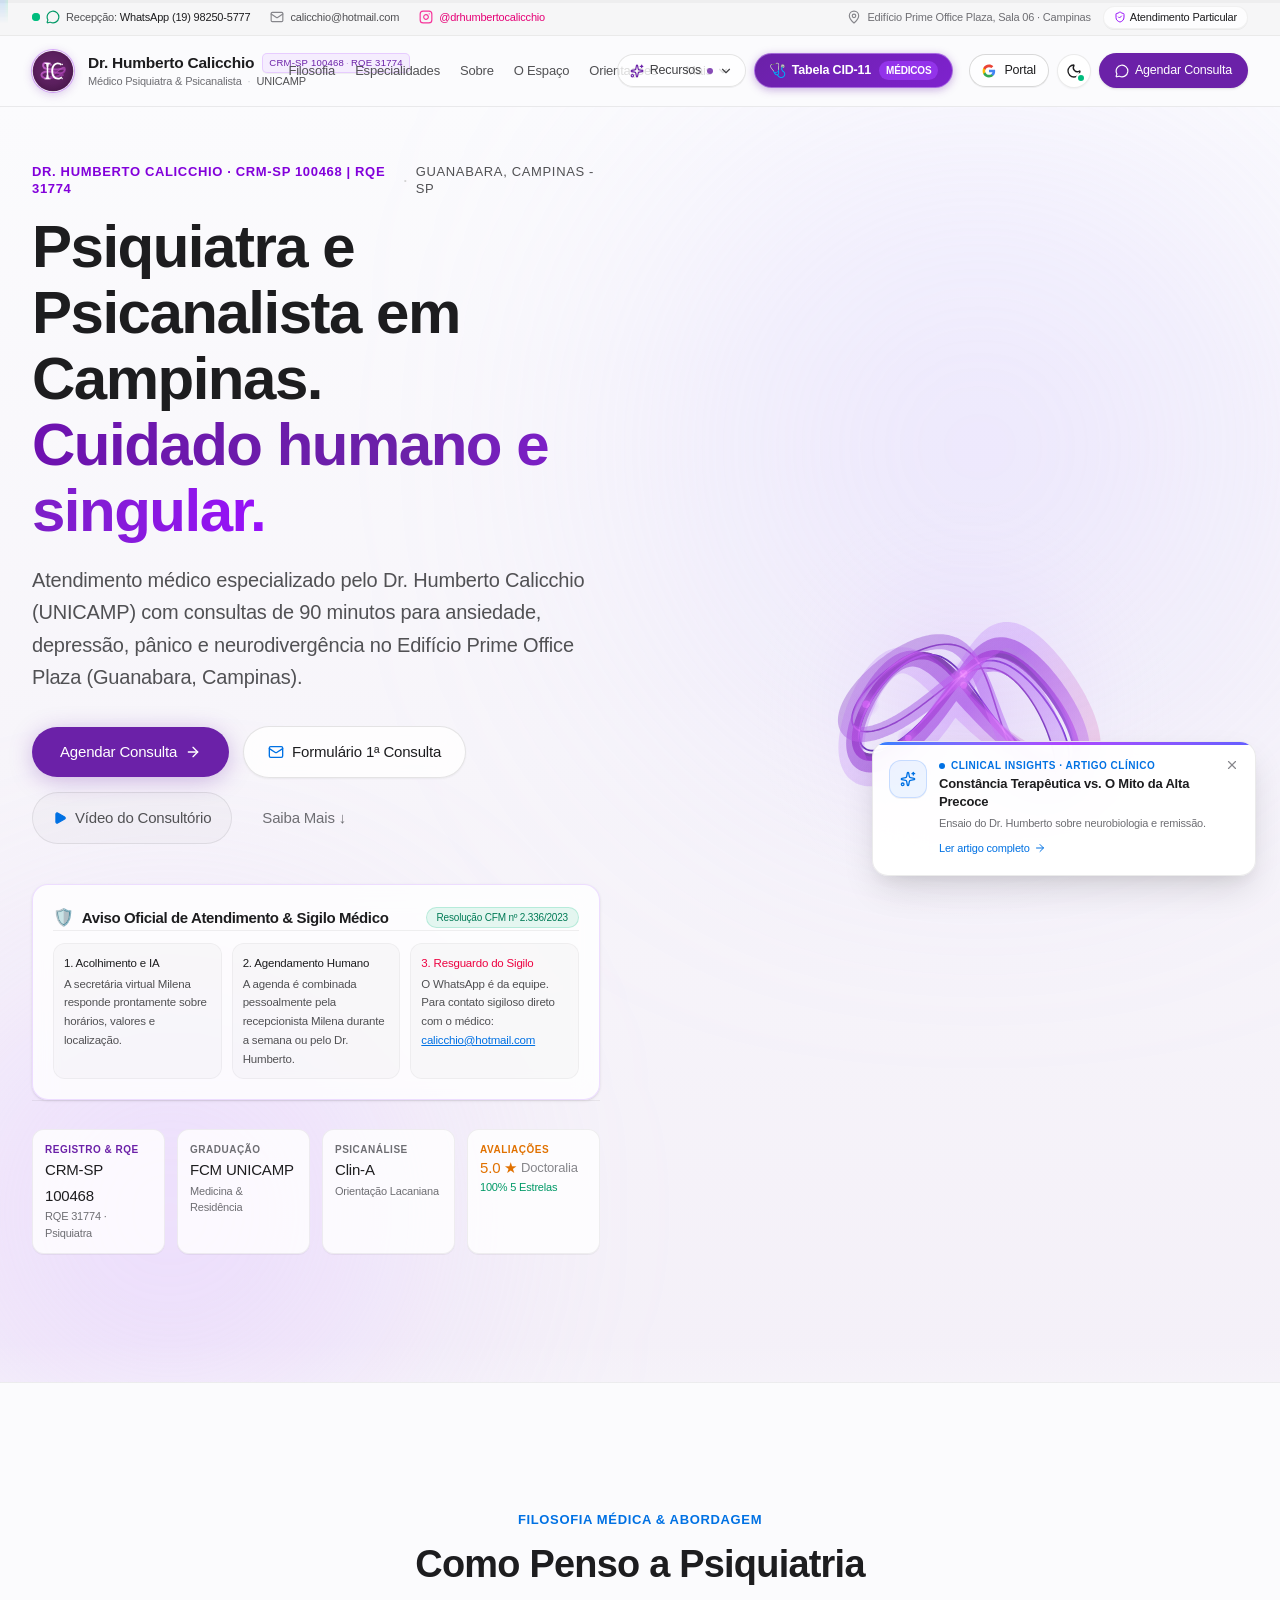
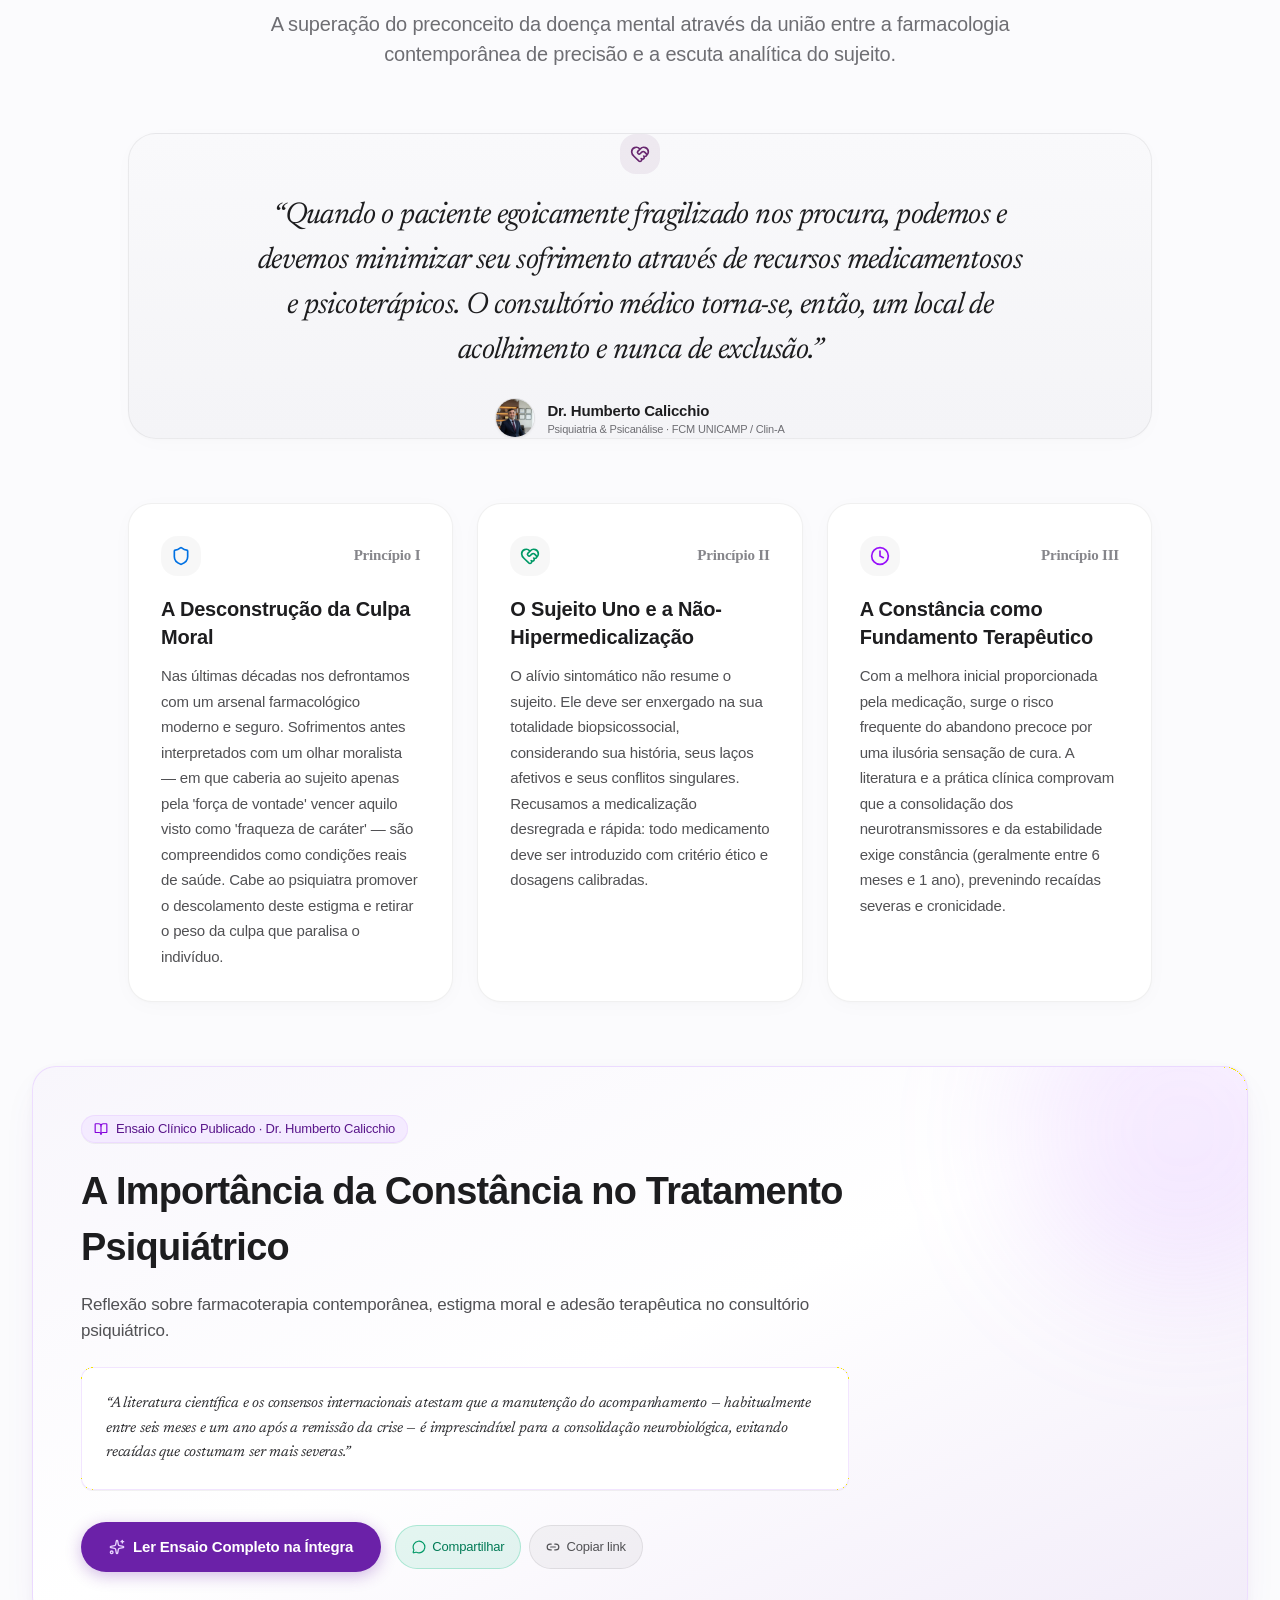
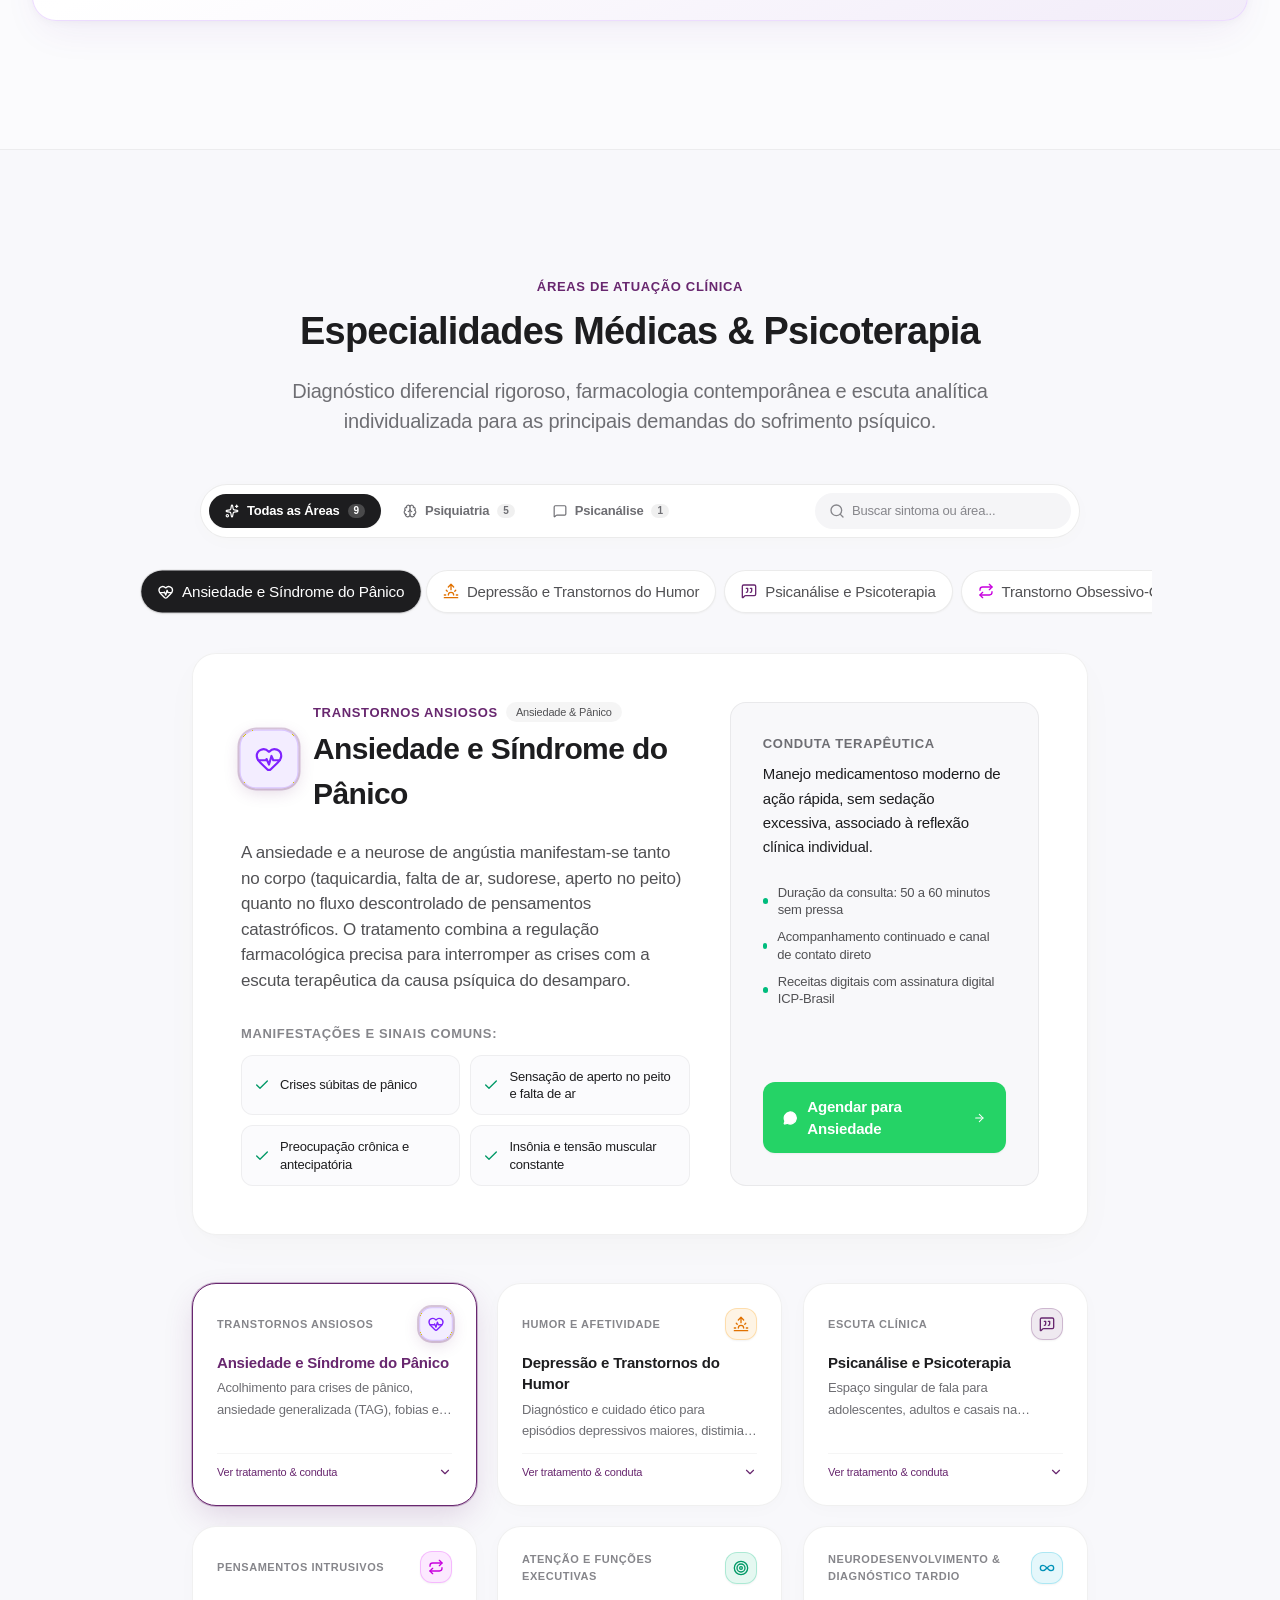
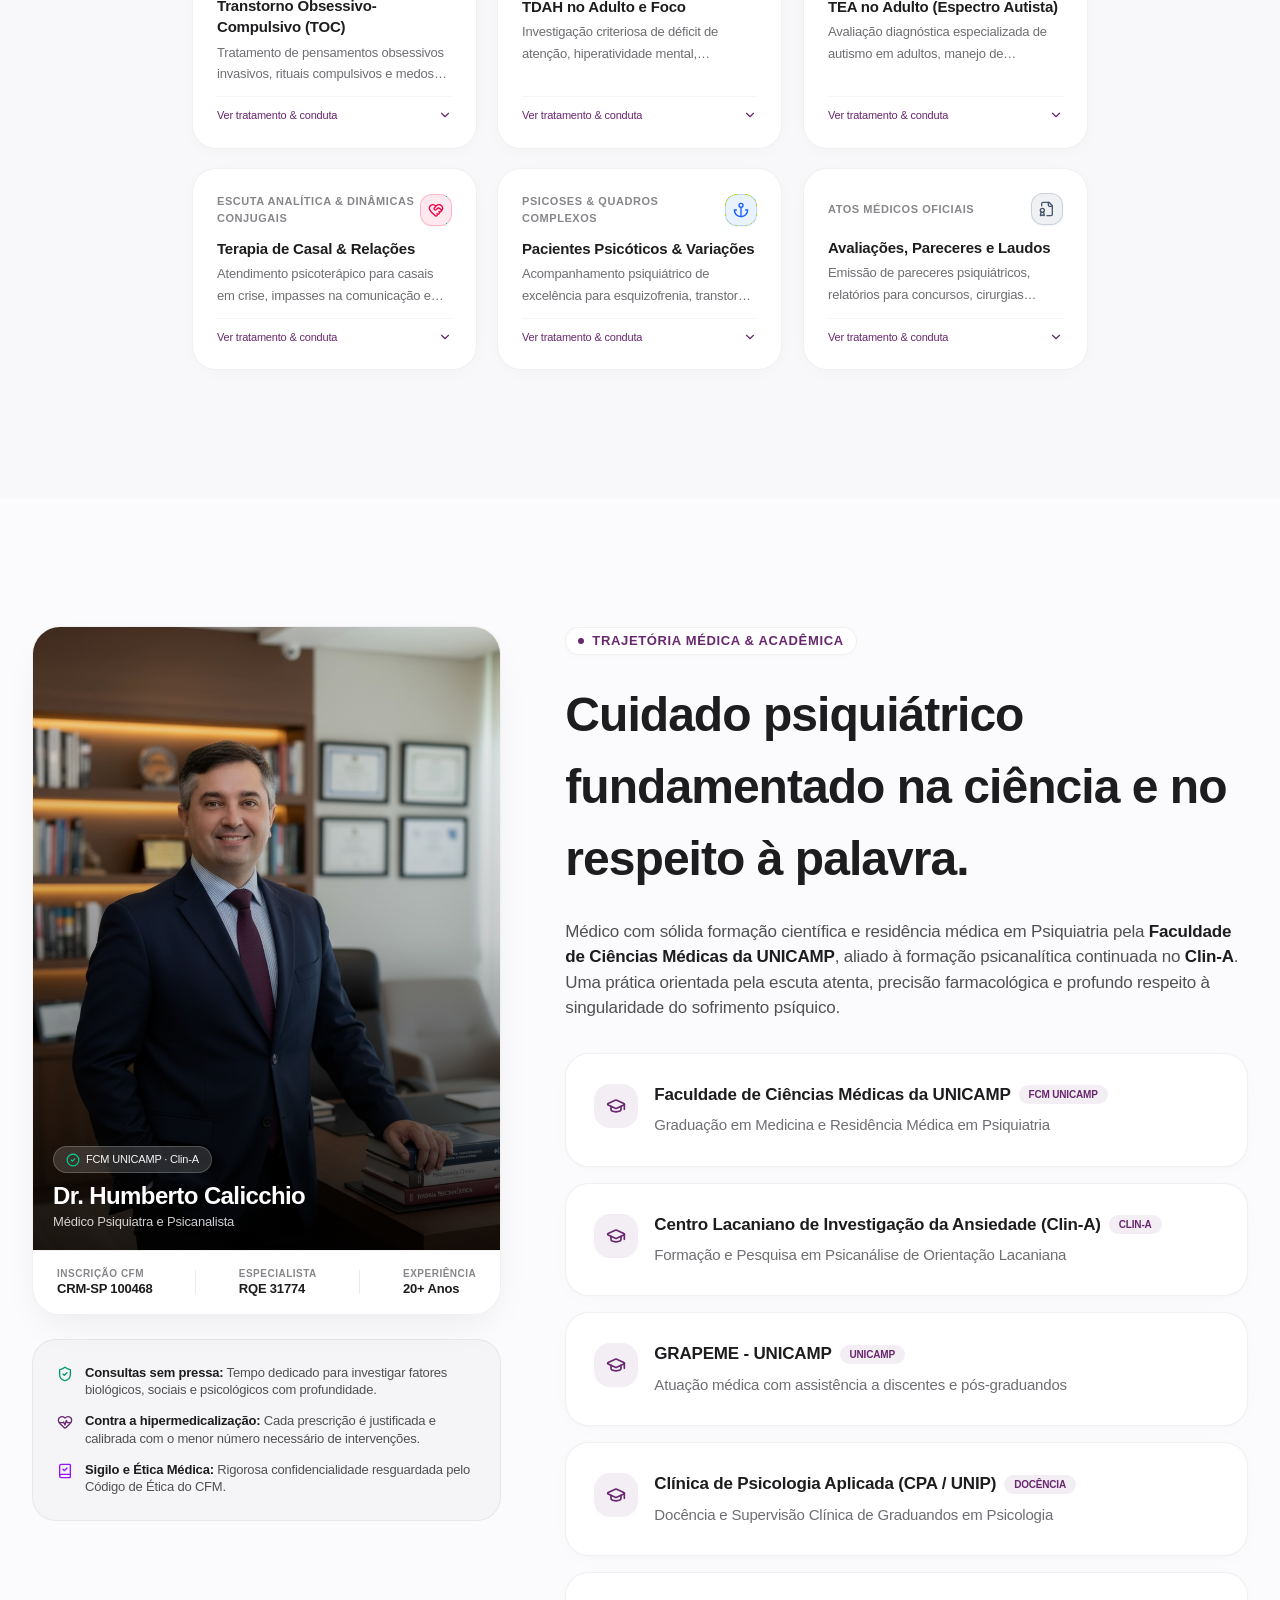
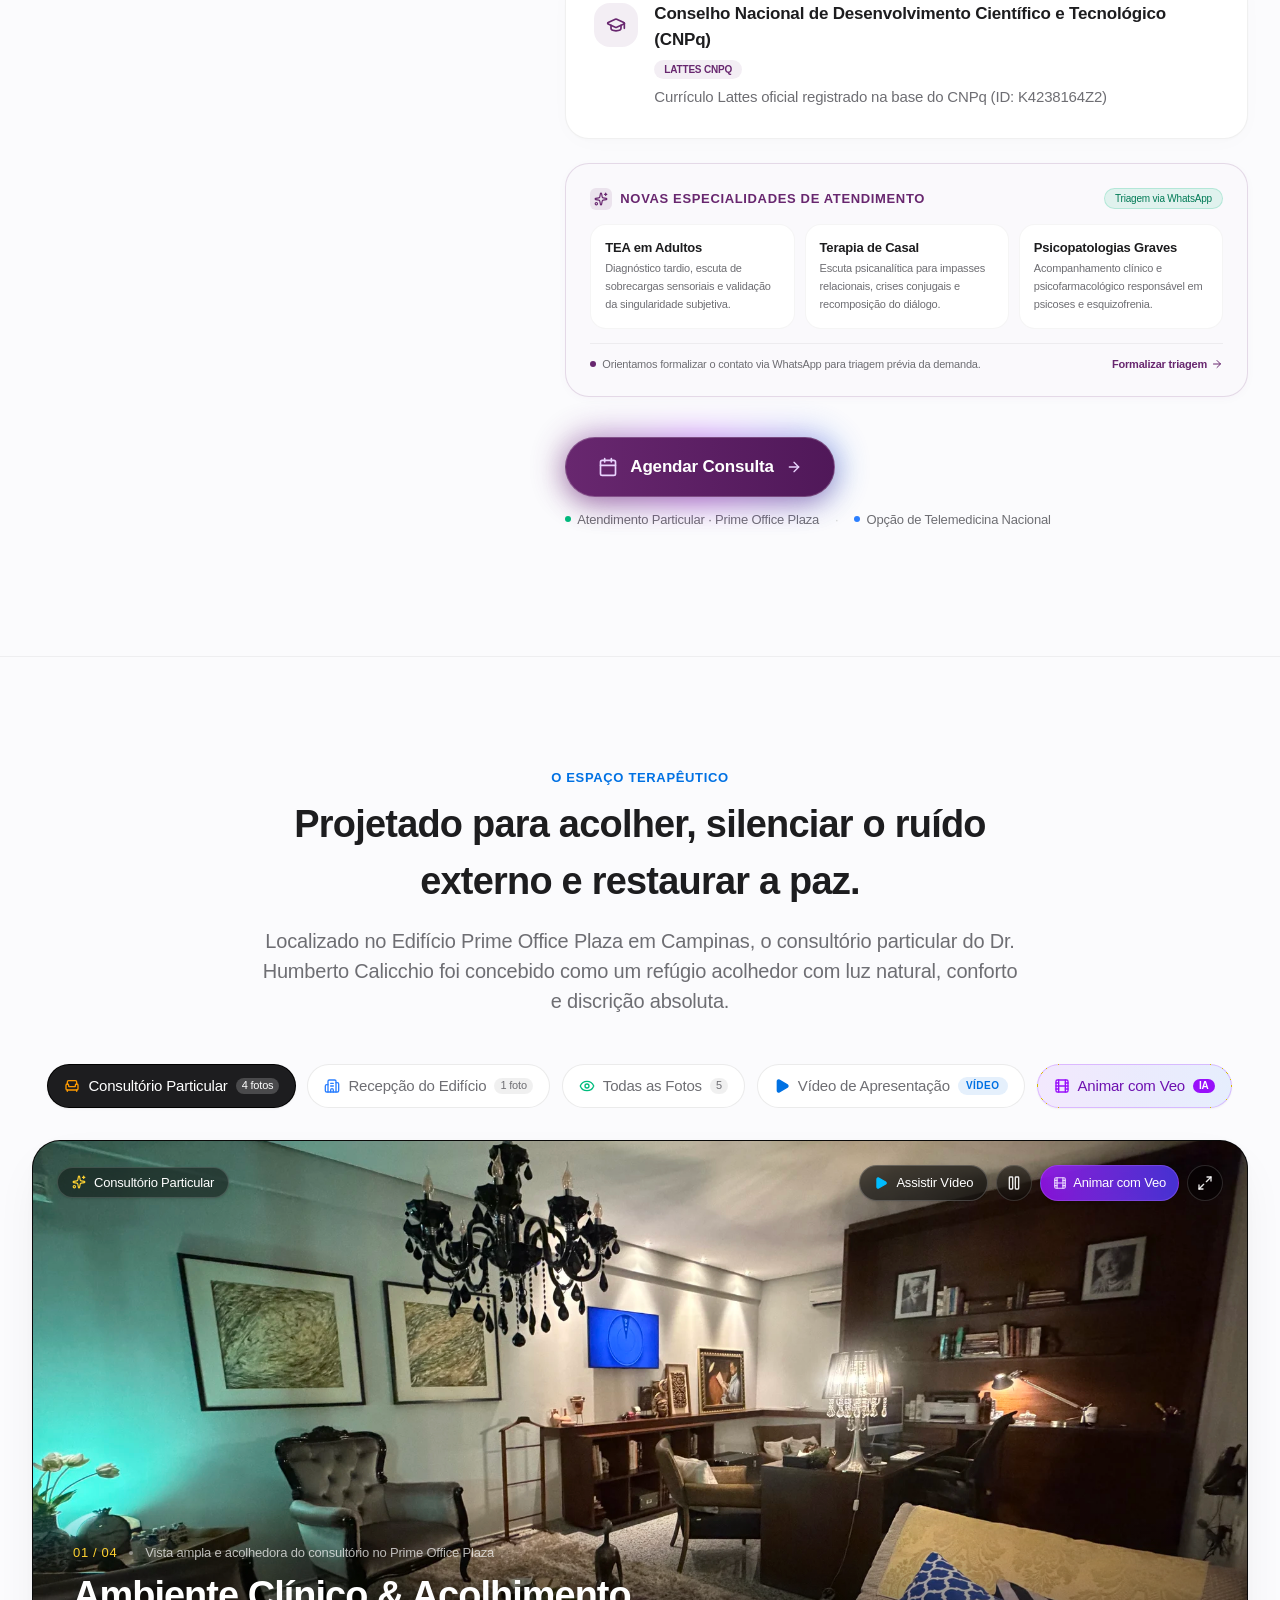
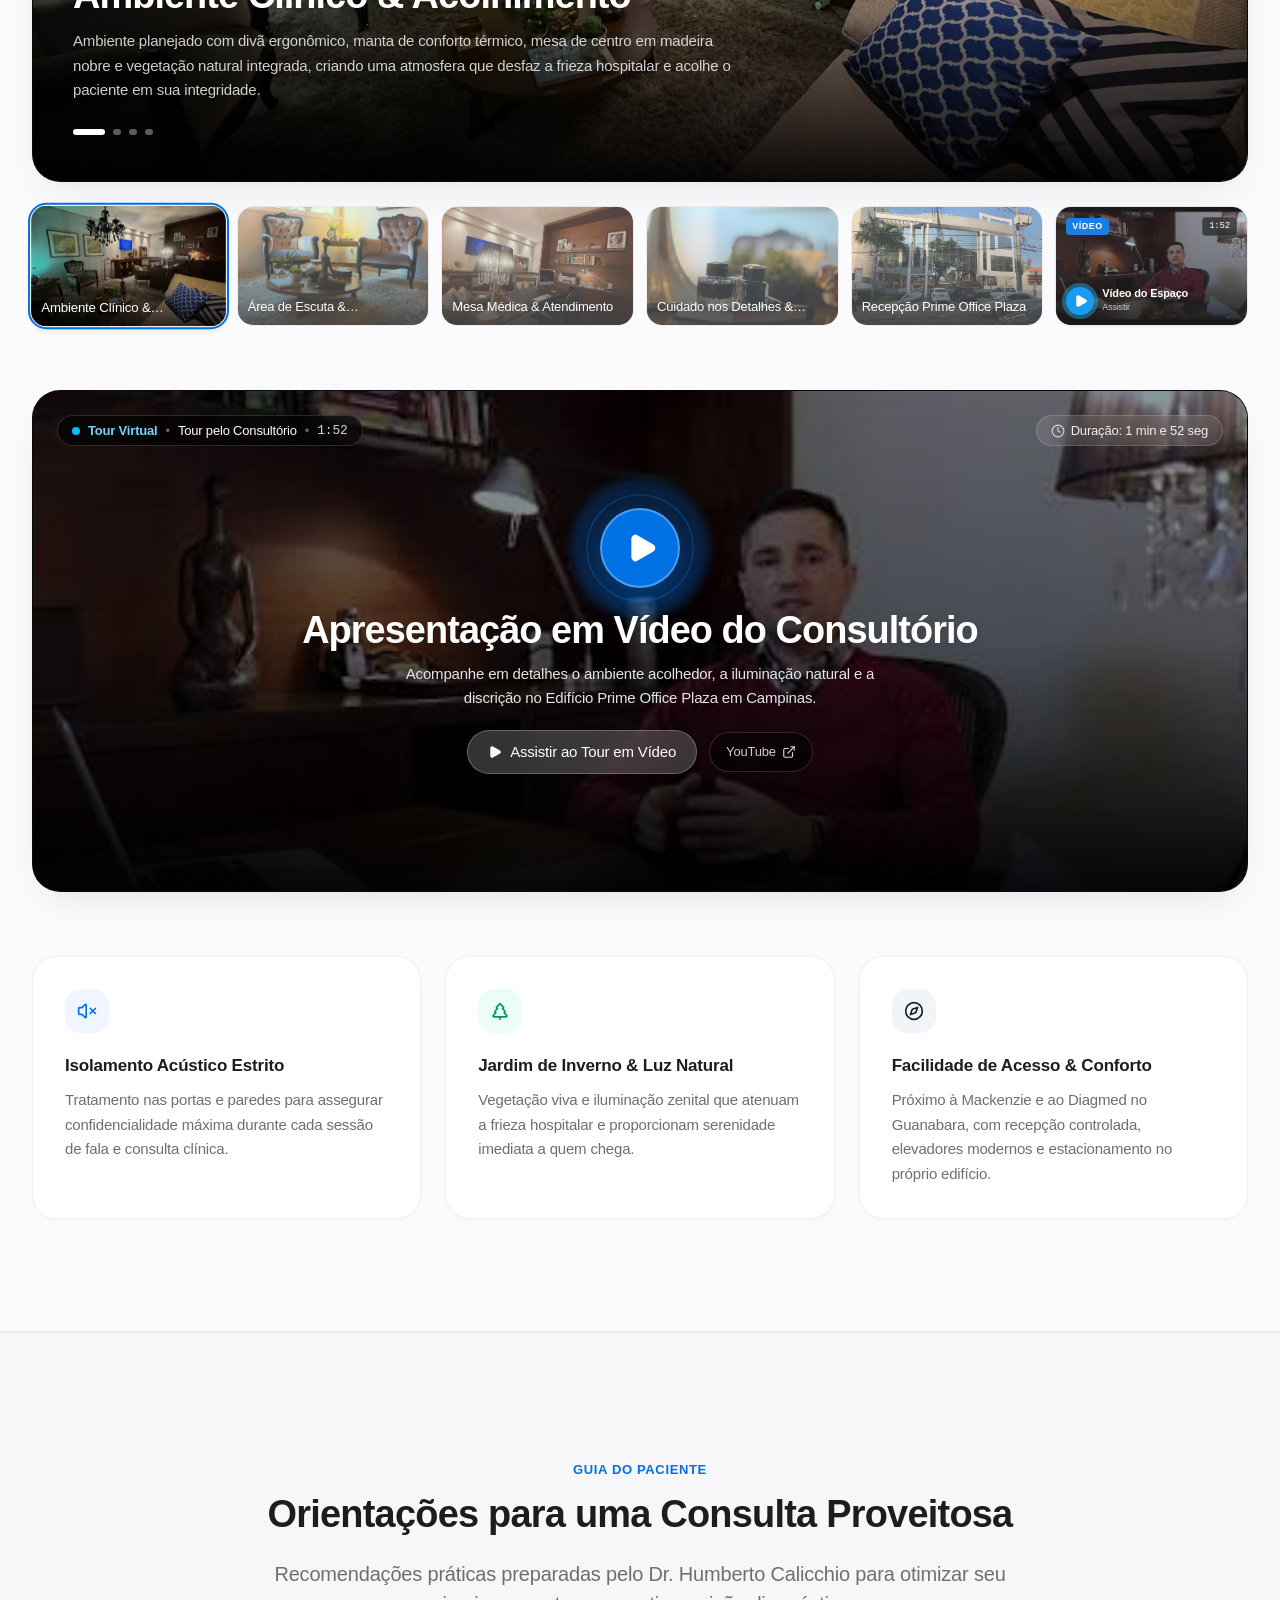
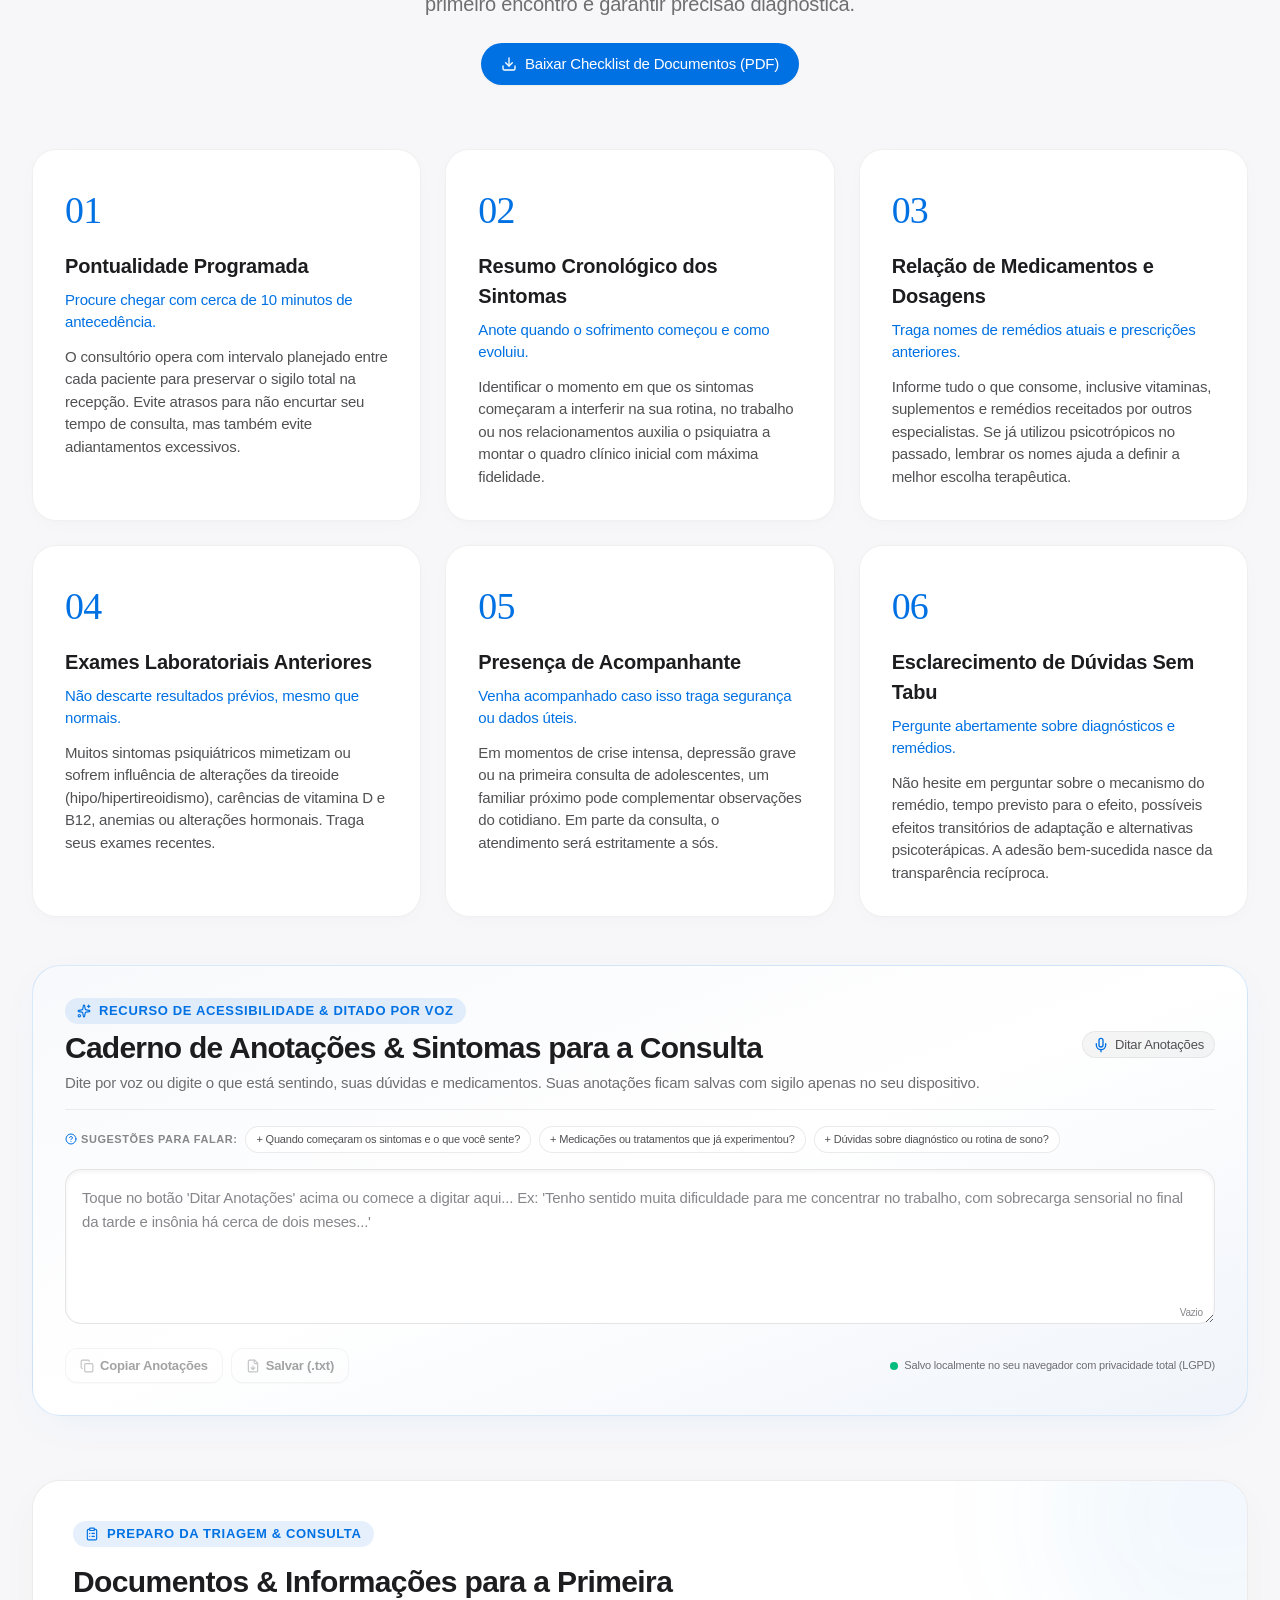
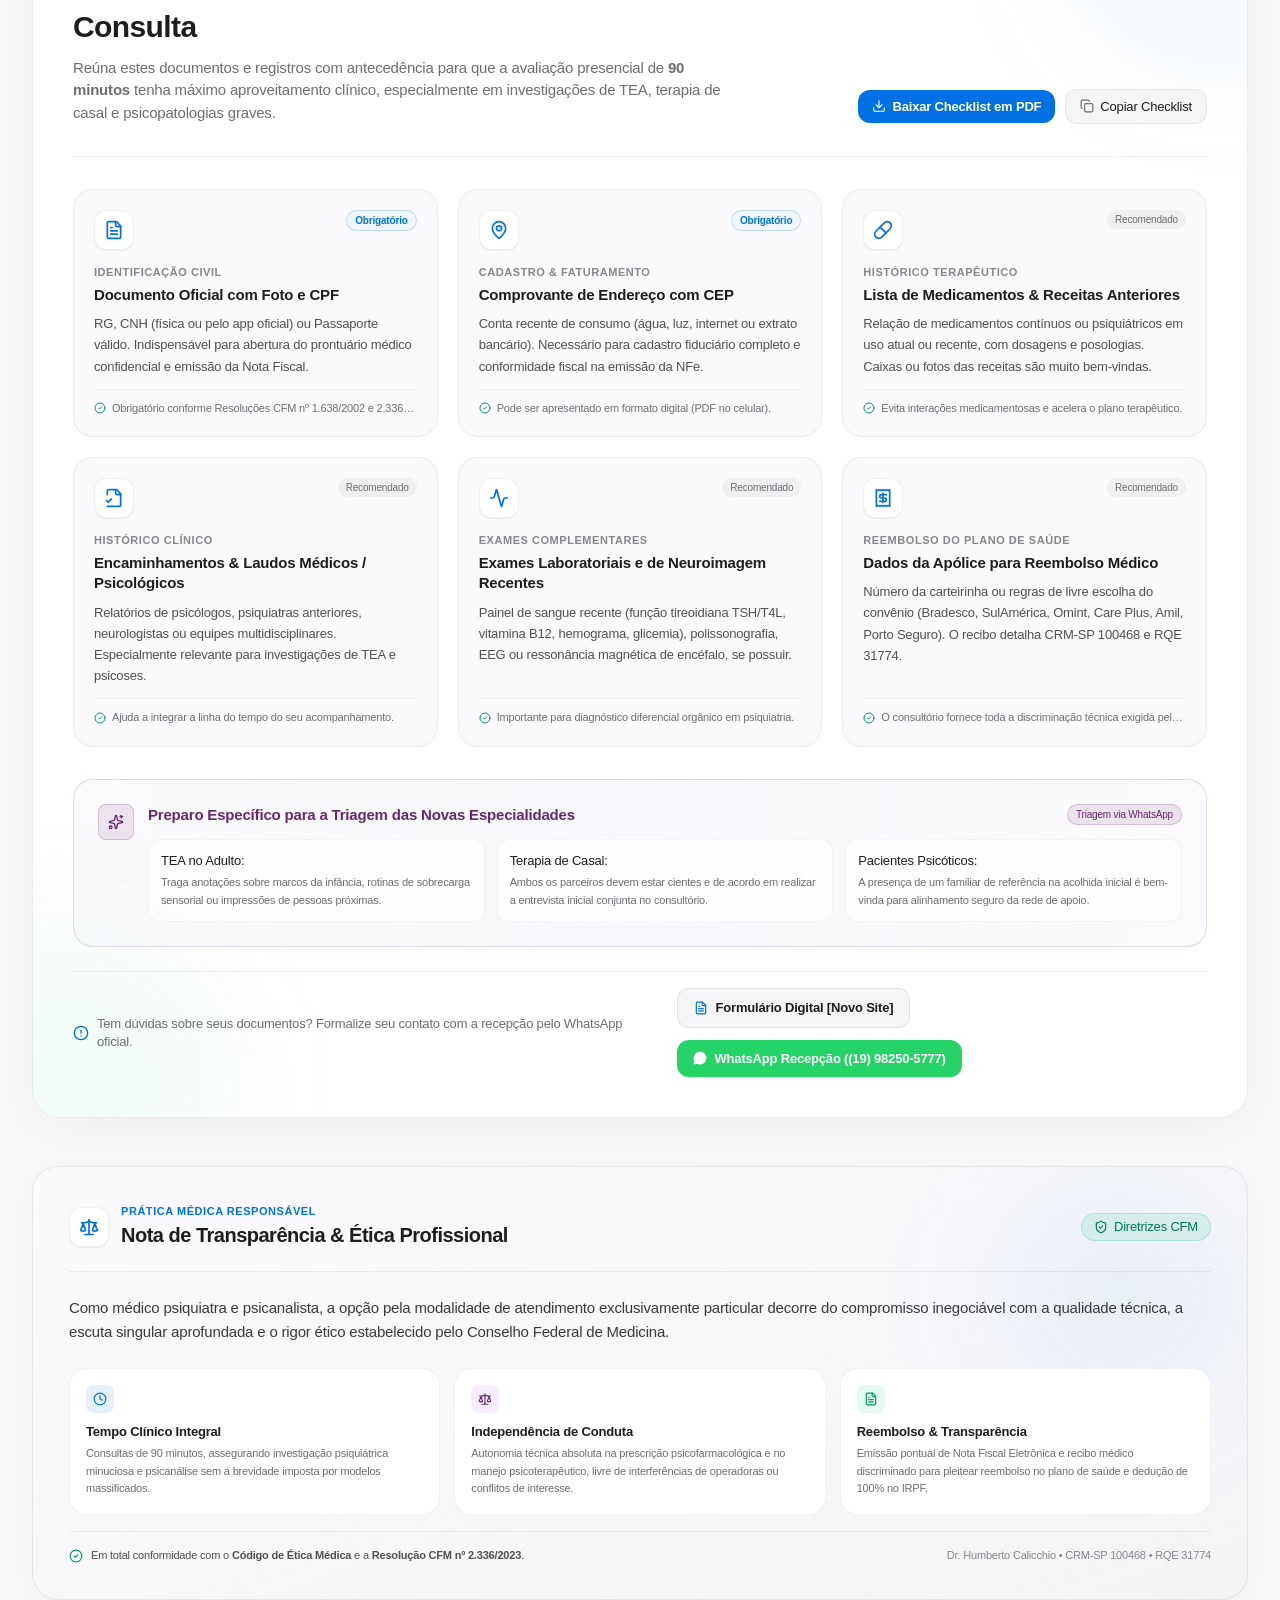
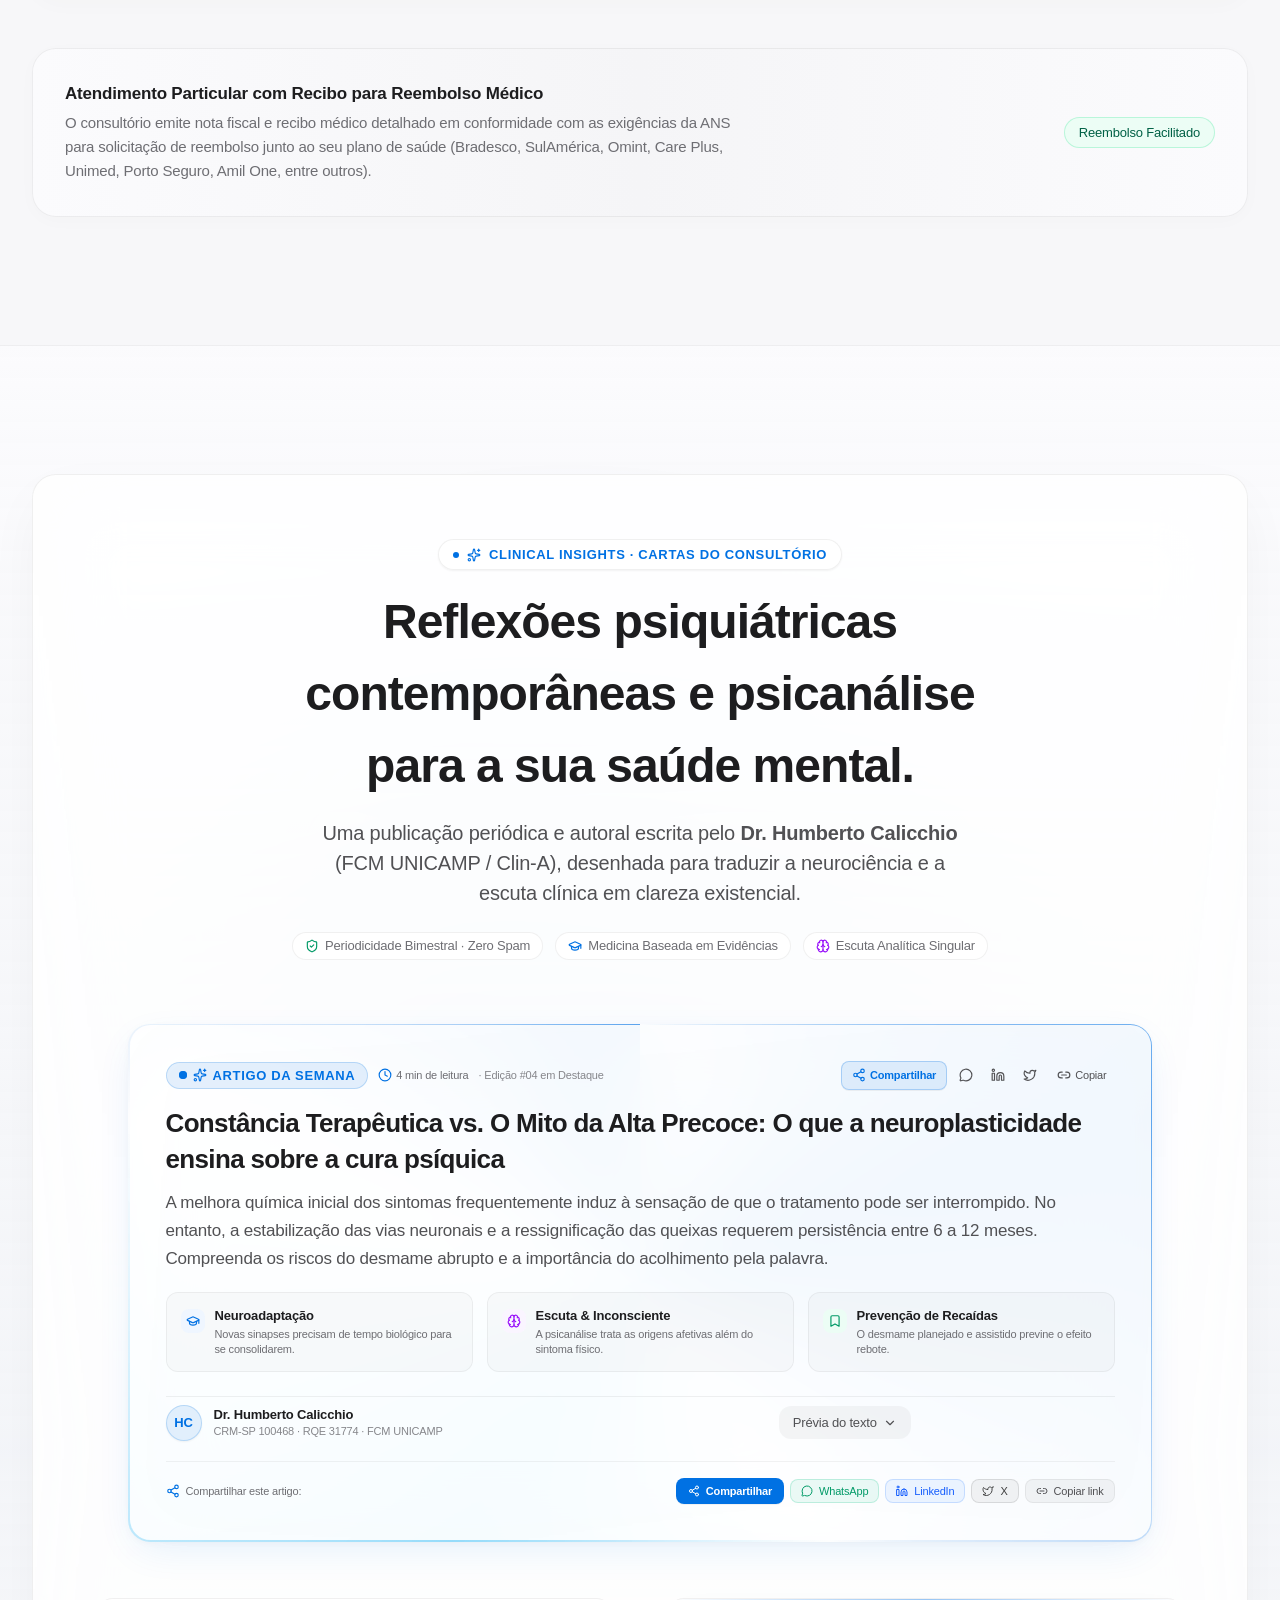
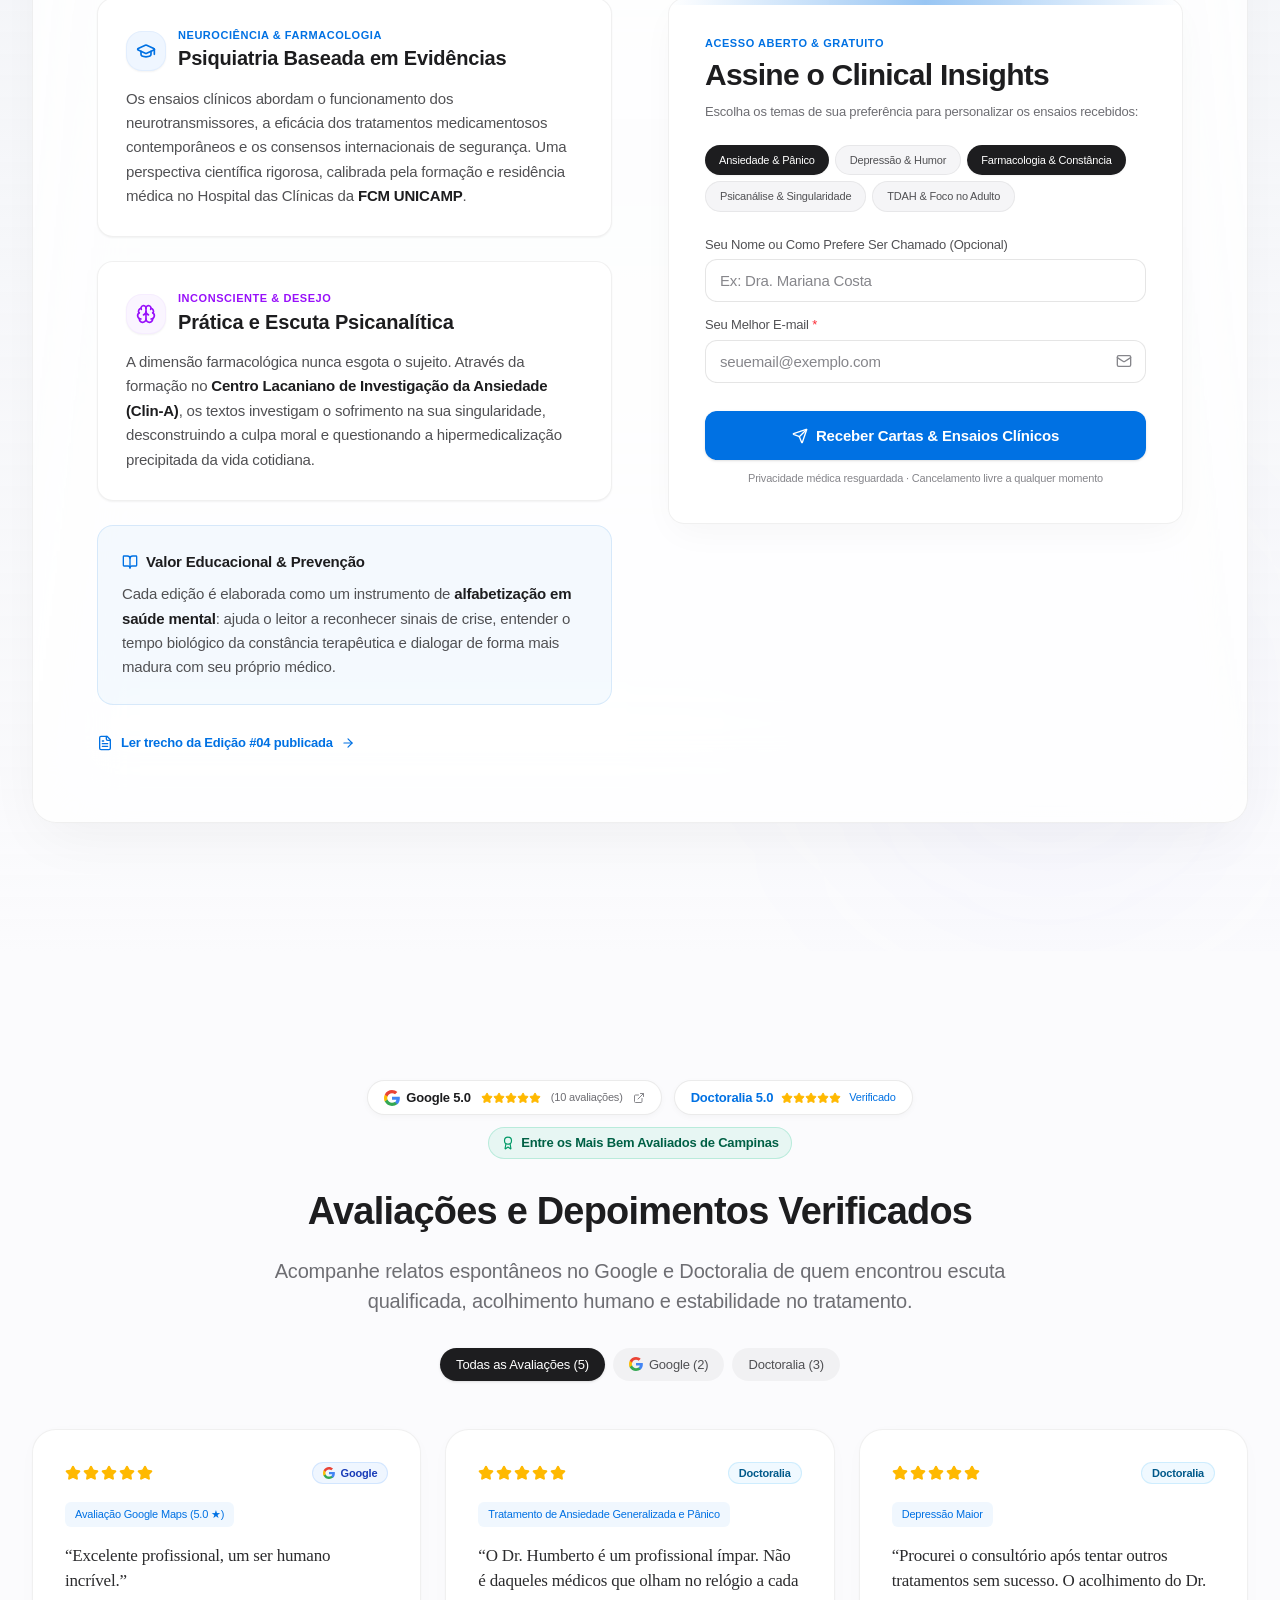
==== commit 7cf786fc: "Add files via upload" ====
--- a/index.html
+++ b/index.html
@@ -1,19 +1,4 @@
 <!doctype html>
-<html lang="pt-BR" class="scroll-smooth">
-  <head>
-    <script>
-      // Safe WebSocket stub and error interceptor for Cloud Run / iframe proxy
-      (function() {
-        try {
-          var OrigWS = window.WebSocket;
-          function SafeWS(url, protocols) {
-            var urlStr = String(url || '');
-            if (urlStr.includes('localhost') || urlStr.includes('3000') || urlStr.includes('vite') || urlStr.includes('hmr') || urlStr.startsWith('ws:') || urlStr.startsWith('wss:')) {
-              var self = this;
-              self.readyState = 1; // OPEN
-              self.send = function() {};
-              self.close = function() { self.readyState = 3; };
-              self.addEventListener = function() {};<!doctype html>
 <html lang="pt-BR" class="scroll-smooth">
   <head>
     <script>
@@ -1150,740 +1135,3 @@
 </script>
 </body>
 </html>
-
-              self.removeEventListener = function() {};
-              self.onopen = null;
-              self.onmessage = null;
-              self.onerror = null;
-              self.onclose = null;
-              setTimeout(function() {
-                if (typeof self.onopen === 'function') {
-                  try { self.onopen({ type: 'open' }); } catch(e) {}
-                }
-              }, 10);
-              return self;
-            }
-            return new OrigWS(url, protocols);
-          }
-          if (OrigWS) {
-            SafeWS.prototype = OrigWS.prototype;
-            SafeWS.CONNECTING = 0;
-            SafeWS.OPEN = 1;
-            SafeWS.CLOSING = 2;
-            SafeWS.CLOSED = 3;
-            window.WebSocket = SafeWS;
-          }
-        } catch(e) {}
-      })();
-
-      window.addEventListener('unhandledrejection', function(event) {
-        var reason = event.reason;
-        var msg = (reason && (reason.message || (typeof reason === 'string' ? reason : ''))) || '';
-        if (msg.includes('WebSocket') || msg.includes('websocket') || msg.includes('ws://') || msg.includes('wss://')) {
-          event.preventDefault();
-          event.stopImmediatePropagation();
-        }
-      }, true);
-      window.addEventListener('error', function(event) {
-        var msg = (event && (event.message || '')) || '';
-        if (msg.includes('WebSocket') || msg.includes('websocket') || msg.includes('ws://') || msg.includes('wss://')) {
-          event.preventDefault();
-          event.stopImmediatePropagation();
-        }
-      }, true);
-    </script>
-    <script>
-      (function() {
-        try {
-          var migrated = localStorage.getItem('dr_calicchio_circadian_migrated');
-          if (migrated !== 'v2') {
-            localStorage.setItem('dr_calicchio_circadian_migrated', 'v2');
-            localStorage.setItem('dr_calicchio_theme_preference', 'auto');
-          }
-          var saved = localStorage.getItem('dr_calicchio_theme_preference');
-          var hour = new Date().getHours();
-          var isNightTime = hour < 6 || hour >= 18; // Noite: 18h às 06h
-          var activeTheme = 'light'; // Padrão solicitado: Modo Claro diurno
-
-          if (saved === 'dark') {
-            activeTheme = 'dark';
-          } else if (saved === 'light') {
-            activeTheme = 'light';
-          } else {
-            // Modo Automático Circadiano (padrão): Claro de dia (06h às 18h) e Noturno à noite (18h às 06h)
-            activeTheme = isNightTime ? 'dark' : 'light';
-          }
-
-          if (activeTheme === 'dark') {
-            document.documentElement.classList.add('dark');
-            document.documentElement.setAttribute('data-theme', 'dark');
-            document.documentElement.style.colorScheme = 'dark';
-          } else {
-            document.documentElement.classList.remove('dark');
-            document.documentElement.setAttribute('data-theme', 'light');
-            document.documentElement.style.colorScheme = 'light';
-          }
-        } catch (e) {}
-      })();
-    </script>
-    <meta charset="UTF-8" />
-    <meta name="viewport" content="width=device-width, initial-scale=1.0" />
-    <title>Psiquiatra em Campinas — Dr. Humberto Calicchio | CRM-SP 100468</title>
-    <meta name="description" content="Psiquiatra e Psicanalista em Campinas formado pela UNICAMP (CRM-SP 100468 / RQE 31774). Consultas de 90 min no Edifício Prime Office Plaza (Guanabara). Tratamento particular para ansiedade, depressão, pânico e TEA." />
-    
-    <!-- Favicon & Brand Icons: Logotipo Oficial Dr. Humberto Calicchio (Substitui favicon padrão Wix & Atende Regras do Google) -->
-    <link rel="shortcut icon" href="/favicon.ico" />
-    <link rel="icon" href="/favicon.ico" sizes="any" />
-    <link rel="icon" type="image/svg+xml" href="/favicon.svg" />
-    <link rel="icon" type="image/png" sizes="48x48" href="/favicon-48x48.png" />
-    <link rel="icon" type="image/png" sizes="96x96" href="/favicon-96x96.png" />
-    <link rel="icon" type="image/png" sizes="32x32" href="/favicon-32x32.png" />
-    <link rel="icon" type="image/png" sizes="16x16" href="/favicon-16x16.png" />
-    <link rel="apple-touch-icon" sizes="180x180" href="/apple-touch-icon.png" />
-    <link rel="manifest" href="/site.webmanifest" />
-    
-    <!-- Geo Meta Tags & Local SEO - Campinas, SP (Prime Office Plaza) -->
-    <meta name="geo.region" content="BR-SP" />
-    <meta name="geo.placename" content="Campinas" />
-    <meta name="geo.position" content="-22.88673;-47.06525" />
-    <meta name="ICBM" content="-22.88673, -47.06525" />
-    <meta name="place:location:latitude" content="-22.88673" />
-    <meta name="place:location:longitude" content="-47.06525" />
-    <meta name="business:contact_data:street_address" content="R. Clóvis Beviláqua, 243, Sala 06 - Edifício Prime Office Plaza" />
-    <meta name="business:contact_data:locality" content="Campinas" />
-    <meta name="business:contact_data:region" content="SP" />
-    <meta name="business:contact_data:postal_code" content="13073-021" />
-    <meta name="business:contact_data:country_name" content="Brasil" />
-    <meta name="business:contact_data:email" content="calicchio@hotmail.com" />
-    <meta name="business:contact_data:phone_number" content="+5519982505777" />
-    <meta name="theme-color" content="#fbfbfd" />
-
-    <!-- Google Search Console - Verificação Oficial de Propriedade do Domínio -->
-    <meta name="google-site-verification" content="bF0cXC3kS3sboO4Ir-8vzXv54KDcHhAusTATH5Y9qMk" />
-
-    <!-- Google tag (gtag.js) - Google Analytics 4 (Oficial do Consultório) -->
-    <script async src="https://www.googletagmanager.com/gtag/js?id=G-R27GZWJ4SE"></script>
-    <script>
-      window.dataLayer = window.dataLayer || [];
-      function gtag(){dataLayer.push(arguments);}
-      gtag('js', new Date());
-
-      // Configure Google Analytics 4
-      gtag('config', 'G-R27GZWJ4SE', {
-        page_title: document.title,
-        page_location: window.location.href,
-        send_page_view: true
-      });
-    </script>
-
-    <!-- Meta Palavras-Chave & SEO Local Campinas -->
-    <meta name="keywords" content="psiquiatra campinas, psiquiatra em campinas, psiquiatra guanabara campinas, psicanalista campinas, dr humberto calicchio, crm-sp 100468, rqe 31774, tratamento ansiedade campinas, tratamento depressao campinas, ed prime office plaza campinas, psiquiatra unicamp campinas, consulta psiquiatrica 90 minutos, psicanalise winnicott campinas, avaliacao tea adulto campinas, tdah adulto campinas, psiquiatra cambui campinas" />
-
-    <!-- Canonical URL & Indexation for www.psiquiatraemcampinas.com -->
-    <link rel="canonical" href="https://www.psiquiatraemcampinas.com/" />
-    <meta name="robots" content="index, follow, max-snippet:-1, max-image-preview:large, max-video-preview:-1" />
-    <meta name="googlebot" content="index, follow, max-snippet:-1, max-image-preview:large, max-video-preview:-1" />
-    <meta name="bingbot" content="index, follow, max-snippet:-1, max-image-preview:large, max-video-preview:-1" />
-
-    <!-- Open Graph & Social Cards - Global Website da Clínica -->
-    <meta property="og:site_name" content="Dr. Humberto Calicchio — Psiquiatria & Psicanálise em Campinas" />
-    <meta property="og:type" content="website" />
-    <meta property="og:locale" content="pt_BR" />
-    <meta property="og:url" content="https://www.psiquiatraemcampinas.com/" />
-    <meta property="og:title" content="Psiquiatra em Campinas — Dr. Humberto Calicchio | CRM-SP 100468 RQE 31774" />
-    <meta property="og:description" content="Consultório do Dr. Humberto Calicchio (CRM-SP 100468 / RQE 31774), médico psiquiatra e psicanalista formado pela UNICAMP. Atendimento particular a ansiedade, depressão, pânico e TEA no Edifício Prime Office Plaza (Guanabara, Campinas - SP)." />
-    <meta property="og:image" content="https://www.psiquiatraemcampinas.com/assets/whatsapp-share-card.jpg" />
-    <meta property="og:image:width" content="1200" />
-    <meta property="og:image:height" content="630" />
-    <meta property="og:image:alt" content="Consultório Dr. Humberto Calicchio - Psiquiatria & Psicanálise em Campinas" />
-
-    <!-- Twitter Cards - Optimized for High-Engagement Sharing -->
-    <meta name="twitter:card" content="summary_large_image" />
-    <meta name="twitter:title" content="Psiquiatra em Campinas — Dr. Humberto Calicchio | CRM-SP 100468" />
-    <meta name="twitter:description" content="Consultório médico no Edifício Prime Office Plaza, Guanabara, Campinas - SP. Consultas de 90 min para ansiedade, depressão e TEA no adulto. CRM-SP 100468 | RQE 31774." />
-    <meta name="twitter:image" content="https://www.psiquiatraemcampinas.com/assets/whatsapp-share-card.jpg" />
-    <meta name="twitter:image:alt" content="Consultório Dr. Humberto Calicchio Psiquiatra em Campinas" />
-
-    <!-- Google Fonts: Plus Jakarta Sans & Newsreader (Apple-inspired refinement) -->
-    <link rel="preconnect" href="https://fonts.googleapis.com" />
-    <link rel="preconnect" href="https://fonts.gstatic.com" crossorigin />
-    <link rel="preload" as="style" href="https://fonts.googleapis.com/css2?family=Newsreader:ital,opsz,wght@0,6..72,300..600;1,6..72,400..500&family=Plus+Jakarta+Sans:wght@300;400;500;600;700&display=swap" />
-    <link href="https://fonts.googleapis.com/css2?family=Newsreader:ital,opsz,wght@0,6..72,300..600;1,6..72,400..500&family=Plus+Jakarta+Sans:wght@300;400;500;600;700&display=swap" rel="stylesheet" />
-
-    <!-- Animação Suave de Fade-In no Scroll das Seções -->
-    <style>section.scroll-fade-init{opacity:0;will-change:opacity, transform;transition:opacity .85s cubic-bezier(.16,1,.3,1),transform .85s cubic-bezier(.16,1,.3,1);transform:translateY(28px)}section.scroll-fade-in{opacity:1!important;transform:translateY(0)!important}@media (prefers-reduced-motion:reduce){section.scroll-fade-init{opacity:1!important;transition:none!important;transform:none!important}}</style>
-    <script>
-      (function() {
-        if (typeof window === 'undefined') return;
-
-        function initScrollAnimations() {
-          if (!('IntersectionObserver' in window)) return;
-
-          var observerOptions = {
-            root: null,
-            rootMargin: '0px 0px -50px 0px',
-            threshold: 0.08
-          };
-
-          var observer = new IntersectionObserver(function(entries, obs) {
-            entries.forEach(function(entry) {
-              if (entry.isIntersecting) {
-                entry.target.classList.add('scroll-fade-in');
-                obs.unobserve(entry.target);
-              }
-            });
-          }, observerOptions);
-
-          function attachToSections() {
-            var sections = document.querySelectorAll('section');
-            var windowHeight = window.innerHeight || document.documentElement.clientHeight;
-
-            sections.forEach(function(sec) {
-              if (!sec.dataset.scrollObserved) {
-                sec.dataset.scrollObserved = 'true';
-                var rect = sec.getBoundingClientRect();
-                // Se a seção já estiver visível na carga inicial (topo da tela), exibe sem atraso
-                if (rect.top < windowHeight * 0.85) {
-                  sec.classList.add('scroll-fade-init', 'scroll-fade-in');
-                } else {
-                  sec.classList.add('scroll-fade-init');
-                  observer.observe(sec);
-                }
-              }
-            });
-          }
-
-          // Executa imediatamente e no DOMContentLoaded
-          if (document.readyState === 'loading') {
-            document.addEventListener('DOMContentLoaded', attachToSections);
-          } else {
-            attachToSections();
-          }
-
-          // Observa novas seções adicionadas dinamicamente pelo React
-          var mutationObs = new MutationObserver(function() {
-            attachToSections();
-          });
-          mutationObs.observe(document.documentElement, { childList: true, subtree: true });
-        }
-
-        initScrollAnimations();
-      })();
-    </script>
-
-    <!-- Schema.org JSON-LD Structured Data for Google Ranking -->
-    <script type="application/ld+json">
-    {
-      "@context": "https://schema.org",
-      "@graph": [
-        {
-          "@type": "WebSite",
-          "@id": "https://www.psiquiatraemcampinas.com/#website",
-          "url": "https://www.psiquiatraemcampinas.com",
-          "name": "Dr. Humberto Calicchio — Psiquiatra e Psicanalista em Campinas",
-          "description": "Consultório de Psiquiatria Clínica Integrativa e Psicanálise do Dr. Humberto Calicchio no Edifício Prime Office Plaza, Campinas - SP.",
-          "publisher": {
-            "@id": "https://www.psiquiatraemcampinas.com/#clinic"
-          },
-          "inLanguage": "pt-BR"
-        },
-        {
-          "@type": "BreadcrumbList",
-          "@id": "https://www.psiquiatraemcampinas.com/#breadcrumb",
-          "itemListElement": [
-            {
-              "@type": "ListItem",
-              "position": 1,
-              "name": "Início",
-              "item": "https://www.psiquiatraemcampinas.com/"
-            },
-            {
-              "@type": "ListItem",
-              "position": 2,
-              "name": "Especialidades Clínicas",
-              "item": "https://www.psiquiatraemcampinas.com/#especialidades"
-            },
-            {
-              "@type": "ListItem",
-              "position": 3,
-              "name": "Sobre o Psiquiatra",
-              "item": "https://www.psiquiatraemcampinas.com/#sobre"
-            },
-            {
-              "@type": "ListItem",
-              "position": 4,
-              "name": "Consultório no Guanabara",
-              "item": "https://www.psiquiatraemcampinas.com/#localizacao"
-            },
-            {
-              "@type": "ListItem",
-              "position": 5,
-              "name": "Dúvidas Frequentes (FAQ)",
-              "item": "https://www.psiquiatraemcampinas.com/#faq"
-            }
-          ]
-        },
-        {
-          "@type": ["MedicalClinic", "LocalBusiness", "MedicalBusiness"],
-          "@id": "https://www.psiquiatraemcampinas.com/#clinic",
-          "name": "Consultório Dr. Humberto Calicchio — Psiquiatria & Psicanálise em Campinas",
-          "alternateName": [
-            "Consultório Dr. Humberto Calicchio no Edifício Prime Office Plaza",
-            "Psiquiatra em Campinas Dr. Humberto Calicchio",
-            "Psiquiatria Prime Office Plaza Campinas"
-          ],
-          "description": "Consultório de Psiquiatria Clínica Integrativa e Psicanálise do Dr. Humberto Calicchio no Edifício Prime Office Plaza, Bairro Guanabara / Jardim Brasil em Campinas - SP. Atendimento médico especializado a adultos e idosos com consultas de 90 minutos para ansiedade, depressão, síndrome do pânico, TEA e TDAH.",
-          "url": "https://www.psiquiatraemcampinas.com",
-          "telephone": "+5519982505777",
-          "email": "calicchio@hotmail.com",
-          "contactPoint": {
-            "@type": "ContactPoint",
-            "contactType": "WhatsApp Text Only",
-            "telephone": "+5519982505777",
-            "availableLanguage": "Portuguese"
-          },
-          "image": "https://static.wixstatic.com/media/3abb76_090ab4b1f25640259f1d8f3f7309b58a~mv2.png",
-          "priceRange": "$$$",
-          "currenciesAccepted": "BRL",
-          "paymentAccepted": "Pix, Cartão de Débito, Cartão de Crédito, Dinheiro",
-          "hasMap": "https://maps.google.com/?cid=prime-office-plaza-campinas",
-          "areaServed": [
-            { "@type": "AdministrativeArea", "name": "Campinas" },
-            { "@type": "AdministrativeArea", "name": "Bairro Guanabara" },
-            { "@type": "AdministrativeArea", "name": "Cambuí" },
-            { "@type": "AdministrativeArea", "name": "Jardim Brasil" },
-            { "@type": "AdministrativeArea", "name": "Taquaral" },
-            { "@type": "AdministrativeArea", "name": "Barão Geraldo" },
-            { "@type": "AdministrativeArea", "name": "Nova Campinas" },
-            { "@type": "AdministrativeArea", "name": "Sousas" },
-            { "@type": "AdministrativeArea", "name": "Paulínia" },
-            { "@type": "AdministrativeArea", "name": "Valinhos" },
-            { "@type": "AdministrativeArea", "name": "Vinhedo" },
-            { "@type": "AdministrativeArea", "name": "Indaiatuba" }
-          ],
-          "availableService": [
-            {
-              "@type": "MedicalTherapy",
-              "name": "Consulta Psiquiátrica Inicial e Diagnóstica (90 minutos)",
-              "description": "Primeira consulta de avaliação completa com 90 minutos de acolhimento singular, psicodiagnóstico e planejamento terapêutico integral."
-            },
-            {
-              "@type": "MedicalTherapy",
-              "name": "Psicoterapia Analítica e Psicanálise",
-              "description": "Atendimento psicanalítico de orientação winnicottiana e freudiana para elaboração de conflitos inconscientes, angústia e sofrimento psíquico."
-            },
-            {
-              "@type": "MedicalTherapy",
-              "name": "Tratamento de Transtornos de Ansiedade e Síndrome do Pânico",
-              "description": "Abordagem clínica integrada com farmacoterapia de precisão e psicoterapia para remissão consistente dos sintomas ansiosos."
-            },
-            {
-              "@type": "MedicalTherapy",
-              "name": "Tratamento de Depressão e Transtornos do Humor",
-              "description": "Acompanhamento longitudinal de episódios depressivos e transtorno bipolar com suporte empático e base em evidências científicas."
-            },
-            {
-              "@type": "MedicalTherapy",
-              "name": "Investigação e Acompanhamento de TEA e TDAH no Adulto",
-              "description": "Diagnóstico diferencial especializado para sobrecarga sensorial, transtorno do espectro autista e déficit de atenção no adulto."
-            },
-            {
-              "@type": "MedicalTherapy",
-              "name": "Protocolos de Neuromodulação Clínica Não Invasiva",
-              "description": "Recursos terapêuticos neuromoduladores modernos aplicados como estratégia integrativa em casos selecionados."
-            }
-          ],
-          "hasOfferCatalog": {
-            "@type": "OfferCatalog",
-            "name": "Consultas Médicas Especializadas",
-            "itemListElement": [
-              {
-                "@type": "Offer",
-                "itemOffered": {
-                  "@type": "MedicalProcedure",
-                  "name": "Consulta Psiquiátrica de Triagem e Avaliação (90 min)",
-                  "description": "Avaliação clínica aprofundada com plano terapêutico singular, emissão de nota fiscal para reembolso no plano de saúde."
-                }
-              }
-            ]
-          },
-          "containedInPlace": {
-            "@type": "Place",
-            "name": "Edifício Prime Office Plaza",
-            "address": {
-              "@type": "PostalAddress",
-              "streetAddress": "R. Clóvis Beviláqua, 243",
-              "addressLocality": "Campinas",
-              "addressRegion": "SP",
-              "postalCode": "13073-021",
-              "addressCountry": "BR"
-            }
-          },
-          "address": {
-            "@type": "PostalAddress",
-            "streetAddress": "R. Clóvis Beviláqua, 243, Sala 06 - Edifício Prime Office Plaza",
-            "addressLocality": "Campinas",
-            "addressRegion": "SP",
-            "postalCode": "13073-021",
-            "addressCountry": "BR"
-          },
-          "geo": {
-            "@type": "GeoCoordinates",
-            "latitude": -22.88673,
-            "longitude": -47.06525
-          },
-          "openingHoursSpecification": [
-            {
-              "@type": "OpeningHoursSpecification",
-              "dayOfWeek": "Monday",
-              "opens": "08:00",
-              "closes": "19:00",
-              "description": "Segunda-feira: 08:00 às 19:00 (com hora marcada)"
-            },
-            {
-              "@type": "OpeningHoursSpecification",
-              "dayOfWeek": "Tuesday",
-              "opens": "08:00",
-              "closes": "19:00",
-              "description": "Terça-feira: 08:00 às 19:00 (com hora marcada)"
-            },
-            {
-              "@type": "OpeningHoursSpecification",
-              "dayOfWeek": "Wednesday",
-              "opens": "00:00",
-              "closes": "00:00",
-              "description": "Quarta-feira: Fechado para atendimento externo"
-            },
-            {
-              "@type": "OpeningHoursSpecification",
-              "dayOfWeek": "Thursday",
-              "opens": "08:00",
-              "closes": "19:00",
-              "description": "Quinta-feira: 08:00 às 19:00 (com hora marcada)"
-            },
-            {
-              "@type": "OpeningHoursSpecification",
-              "dayOfWeek": "Friday",
-              "opens": "00:00",
-              "closes": "00:00",
-              "description": "Sexta-feira: Fechado para atendimento externo"
-            },
-            {
-              "@type": "OpeningHoursSpecification",
-              "dayOfWeek": "Saturday",
-              "opens": "00:00",
-              "closes": "00:00",
-              "description": "Sábado: Fechado"
-            },
-            {
-              "@type": "OpeningHoursSpecification",
-              "dayOfWeek": "Sunday",
-              "opens": "00:00",
-              "closes": "00:00",
-              "description": "Domingo: Fechado"
-            }
-          ],
-          "aggregateRating": {
-            "@type": "AggregateRating",
-            "ratingValue": "5.0",
-            "reviewCount": "18"
-          },
-          "medicalSpecialty": [
-            "https://schema.org/Psychiatric"
-          ]
-        },
-        {
-          "@type": "Physician",
-          "@id": "https://www.psiquiatraemcampinas.com/#physician",
-          "name": "Dr. Humberto Calicchio",
-          "jobTitle": "Médico Psiquiatra e Psicanalista",
-          "alumniOf": "Faculdade de Ciências Médicas da Universidade Estadual de Campinas (UNICAMP)",
-          "identifier": [
-            {
-              "@type": "PropertyValue",
-              "name": "CRM-SP",
-              "value": "100468"
-            },
-            {
-              "@type": "PropertyValue",
-              "name": "RQE",
-              "value": "31774"
-            }
-          ],
-          "knowsAbout": [
-            "Psiquiatria Clínica Integrativa",
-            "Psicanálise Winnicottiana e Freudiana",
-            "Transtorno de Ansiedade Generalizada (TAG)",
-            "Transtorno do Pânico",
-            "Depressão Maior e Transtornos do Humor",
-            "Transtorno Bipolar",
-            "Transtorno Obsessivo-Compulsivo (TOC)",
-            "Investigação de TEA no Adulto (Espectro Autista)",
-            "Investigação de TDAH no Adulto",
-            "Sobrecarga Sensorial",
-            "Psicofarmacologia Contemporânea",
-            "Neuromodulação Não Invasiva"
-          ],
-          "medicalSpecialty": [
-            "https://schema.org/Psychiatric"
-          ],
-          "worksFor": {
-            "@id": "https://www.psiquiatraemcampinas.com/#clinic"
-          }
-        },
-        {
-          "@type": "FAQPage",
-          "@id": "https://www.psiquiatraemcampinas.com/#faq",
-          "mainEntity": [
-            {
-              "@type": "Question",
-              "name": "O Dr. Humberto Calicchio atende por convênios de saúde?",
-              "acceptedAnswer": {
-                "@type": "Answer",
-                "text": "O atendimento no consultório é exclusivamente particular. Essa escolha garante consultas sem pressa (com 90 minutos de duração), com escuta atenta e plano terapêutico detalhado. Emitimos nota fiscal eletrônica e recibo médico com CRM-SP 100468 e RQE 31774 para que o paciente solicite o reembolso junto ao seu plano de saúde e realize a dedução integral em seu Imposto de Renda (IRPF)."
-              }
-            },
-            {
-              "@type": "Question",
-              "name": "Qual é a duração da consulta psiquiátrica com o Dr. Humberto Calicchio?",
-              "acceptedAnswer": {
-                "@type": "Answer",
-                "text": "A primeira consulta de triagem e avaliação diagnóstica tem duração estendida de 90 minutos. Esse tempo ampliado permite uma investigação clínica minuciosa do histórico de vida, sintomas, medicações prévias e objetivos do paciente, sem a sobrecarga das consultas rápidas convencionais."
-              }
-            },
-            {
-              "@type": "Question",
-              "name": "Como agendar uma consulta presencial no Guanabara ou teleconsulta?",
-              "acceptedAnswer": {
-                "@type": "Answer",
-                "text": "O agendamento é realizado por interface humana diretamente via WhatsApp (19) 98250-5777 ou pelo e-mail calicchio@hotmail.com. Não utilizamos sistemas robotizados de autoagendamento: a recepcionista Milena ou o próprio Dr. Humberto acolhe o paciente e organiza o melhor dia e horário na agenda oficial."
-              }
-            },
-            {
-              "@type": "Question",
-              "name": "Onde fica localizado o consultório em Campinas?",
-              "acceptedAnswer": {
-                "@type": "Answer",
-                "text": "O consultório está localizado no Edifício Prime Office Plaza, na Rua Clóvis Bevilacqua, 243, Sala 06, no tradicional bairro Jardim Brasil / Guanabara em Campinas - SP (a cerca de 300 metros da Universidade Presbiteriana Mackenzie e próximo ao Diagmed), com serviço de manobrista no subsolo e total acessibilidade."
-              }
-            },
-            {
-              "@type": "Question",
-              "name": "Como funciona o atendimento para TEA e TDAH no adulto em Campinas?",
-              "acceptedAnswer": {
-                "@type": "Answer",
-                "text": "A investigação de Transtorno do Espectro Autista (TEA) e TDAH em adultos é realizada através de avaliação clínica cuidadosa, anamnese do neurodesenvolvimento, mapeamento de sobrecarga sensorial e diagnóstico diferencial com transtornos de ansiedade e humor, com plano adaptado à singularidade neurodivergente."
-              }
-            },
-            {
-              "@type": "Question",
-              "name": "O consultório oferece estacionamento com manobrista (valet)?",
-              "acceptedAnswer": {
-                "@type": "Answer",
-                "text": "Sim, o Edifício Prime Office Plaza conta com estacionamento privativo coberto no subsolo e serviço profissional de manobrista (valet), além de portaria com controle biométrico 24 horas e elevadores com acessibilidade para pessoas com mobilidade reduzida."
-              }
-            }
-          ]
-        },
-        {
-          "@type": "MedicalScholarlyArticle",
-          "@id": "https://www.psiquiatraemcampinas.com/#clinical-insights-constancia",
-          "headline": "Constância Terapêutica vs. O Mito da Alta Precoce",
-          "alternativeHeadline": "Reflexão sobre farmacoterapia contemporânea, estigma moral e adesão terapêutica no consultório psiquiátrico.",
-          "author": {
-            "@id": "https://www.psiquiatraemcampinas.com/#physician"
-          },
-          "publisher": {
-            "@id": "https://www.psiquiatraemcampinas.com/#clinic"
-          },
-          "url": "https://www.psiquiatraemcampinas.com/#clinical-insights",
-          "image": "https://static.wixstatic.com/media/3abb76_090ab4b1f25640259f1d8f3f7309b58a~mv2.png",
-          "datePublished": "2026-09-01",
-          "dateModified": "2026-10-01",
-          "inLanguage": "pt-BR",
-          "about": [
-            {
-              "@type": "MedicalCondition",
-              "name": "Ansiedade, Depressão e Remissão Clínica"
-            }
-          ],
-          "description": "Ensaio clínico do Dr. Humberto Calicchio sobre a necessidade biológica e existencial de manter a constância terapêutica durante a remissão dos sintomas para evitar recaídas."
-        }
-      ]
-    }
-    </script>
-    <script type="module" crossorigin src="/assets/index-v16.js?v=16"></script>
-    <link rel="stylesheet" crossorigin href="/assets/index-ZzAGmC6s.css">
-    
-  </head>
-  <body class="bg-[#08060c] text-[#f5f5f7] antialiased selection:bg-purple-700 selection:text-white">
-    <div id="root">
-      <!-- Conteúdo Semântico Pré-Renderizado para Indexação Imediata pelo Googlebot e Mecanismos de Busca -->
-      <header style="max-width: 1200px; margin: 0 auto; padding: 20px 16px;">
-        <div style="background: linear-gradient(135deg, #1e1b4b 0%, #311042 100%); border: 1px solid #7e22ce; border-radius: 12px; padding: 16px 20px; margin-bottom: 24px; box-shadow: 0 4px 20px rgba(0,0,0,0.4);">
-          <div style="display: flex; flex-wrap: wrap; align-items: center; justify-content: space-between; gap: 12px;">
-            <div>
-              <div style="display: flex; align-items: center; gap: 8px;">
-                <span style="display: inline-block; width: 10px; height: 10px; border-radius: 50%; background: #22c55e;"></span>
-                <span style="font-size: 15px; font-weight: 700; color: #ffffff;">Novo Website do Dr. Humberto Calicchio — Pronto para Publicação</span>
-              </div>
-              <p style="font-size: 13px; color: #cbd5e1; margin: 4px 0 0 0;">
-                O domínio <code>www.psiquiatraemcampinas.com</code> ainda está apontando para o Wix antigo no DNS. Para substituir o Wix por este site novo, baixe o código completo abaixo.
-              </p>
-            </div>
-            <div style="display: flex; flex-wrap: wrap; gap: 10px; align-items: center;">
-              <a href="/site-pronto-para-hospedagem.zip" download="site-pronto-para-hospedagem.zip" onclick="downloadHostingZip(event)" id="btn-download-hospedagem" style="background: #16a34a; hover:bg-emerald-600; color: #ffffff; padding: 10px 18px; border-radius: 8px; font-size: 13px; font-weight: 700; text-decoration: none; display: inline-flex; align-items: center; gap: 6px; box-shadow: 0 2px 10px rgba(22, 163, 74, 0.4); cursor: pointer;">
-                📦 Baixar Arquivos da Hospedagem (.ZIP)
-              </a>
-              <a href="/projeto-completo.zip" download="projeto-completo.zip" onclick="downloadCompleteZip(event)" style="background: #9333ea; hover:bg-purple-700; color: #ffffff; padding: 10px 14px; border-radius: 8px; font-size: 13px; font-weight: 600; text-decoration: none; display: inline-flex; align-items: center; gap: 6px; box-shadow: 0 2px 8px rgba(147, 51, 234, 0.4); cursor: pointer;">
-                💻 Código Completo (.ZIP)
-              </a>
-              <a href="/checklist-consulta.html" target="_blank" style="background: rgba(255,255,255,0.1); border: 1px solid rgba(255,255,255,0.2); color: #ffffff; padding: 10px 14px; border-radius: 8px; font-size: 13px; font-weight: 500; text-decoration: none;">
-                📄 Checklist de Consulta
-              </a>
-            </div>
-            <script>
-              function downloadHostingZip(e) {
-                if (e) e.preventDefault();
-                const btn = document.getElementById("btn-download-hospedagem");
-                if (btn) btn.innerHTML = "⏳ Baixando pacote...";
-                fetch("/site-pronto-para-hospedagem.zip")
-                  .then(r => {
-                    if (!r.ok) throw new Error("Status " + r.status);
-                    return r.blob();
-                  })
-                  .then(blob => {
-                    const u = URL.createObjectURL(blob);
-                    const a = document.createElement("a");
-                    a.href = u;
-                    a.download = "site-pronto-para-hospedagem.zip";
-                    document.body.appendChild(a);
-                    a.click();
-                    document.body.removeChild(a);
-                    URL.revokeObjectURL(u);
-                    if (btn) btn.innerHTML = "✅ Download Pronto na sua pasta!";
-                    setTimeout(() => { if (btn) btn.innerHTML = "📦 Baixar Arquivos da Hospedagem (.ZIP)"; }, 4000);
-                  })
-                  .catch(err => {
-                    console.error("Falha no download via blob, tentando direto:", err);
-                    window.location.href = "/site-pronto-para-hospedagem.zip";
-                  });
-              }
-              function downloadCompleteZip(e) {
-                if (e) e.preventDefault();
-                fetch("/projeto-completo.zip")
-                  .then(r => r.blob())
-                  .then(blob => {
-                    const u = URL.createObjectURL(blob);
-                    const a = document.createElement("a");
-                    a.href = u;
-                    a.download = "projeto-completo.zip";
-                    document.body.appendChild(a);
-                    a.click();
-                    document.body.removeChild(a);
-                    URL.revokeObjectURL(u);
-                  })
-                  .catch(() => {
-                    window.location.href = "/projeto-completo.zip";
-                  });
-              }
-            </script>
-          </div>
-        </div>
-        <nav aria-label="Navegação do Consultório">
-          <p style="font-size: 14px; margin: 0; color: #94a3b8;">
-            <strong>Dr. Humberto Calicchio</strong> — CRM-SP 100468 | RQE 31774
-          </p>
-          <p style="font-size: 13px; margin: 4px 0 0 0; color: #64748b;">
-            Médico Psiquiatra e Psicanalista formado pela UNICAMP (Universidade Estadual de Campinas)
-          </p>
-        </nav>
-      </header>
-
-      <main style="max-width: 1200px; margin: 0 auto; padding: 0 16px 40px 16px;">
-        <article>
-          <h1 style="font-size: 28px; line-height: 1.3; margin-bottom: 16px; color: #f8fafc;">
-            Psiquiatra em Campinas — Dr. Humberto Calicchio | CRM-SP 100468 / RQE 31774
-          </h1>
-          <p style="font-size: 16px; line-height: 1.6; color: #cbd5e1; margin-bottom: 24px;">
-            Consultório especializado em Psiquiatria Clínica Integrativa e Psicanálise de orientação winnicottiana e freudiana no Edifício Prime Office Plaza, Bairro Guanabara, Campinas - SP. Médico psiquiatra formado pela Universidade Estadual de Campinas (UNICAMP), com atendimento particular aprofundado a adultos e idosos em consultas de 90 minutos de acolhimento singular.
-          </p>
-
-          <section style="margin-bottom: 32px;" id="especialidades">
-            <h2 style="font-size: 20px; color: #e2e8f0; margin-bottom: 12px;">Especialidades Clínicas e Áreas de Atuação em Campinas</h2>
-            <ul style="line-height: 1.8; color: #94a3b8;">
-              <li><strong>Transtornos de Ansiedade e Síndrome do Pânico:</strong> Diagnóstico diferencial, psicofarmacologia contemporânea com foco em remissão sustentável e alívio do sofrimento psíquico.</li>
-              <li><strong>Depressão e Transtornos do Humor:</strong> Acompanhamento longitudinal humanizado para episódios depressivos unipolares, transtorno afetivo bipolar e distimia.</li>
-              <li><strong>Psicanálise e Psicoterapia Analítica:</strong> Escuta atenta aos conflitos inconscientes, angústia existencial, luto, impasses nos vínculos e reconstrução de sentido.</li>
-              <li><strong>Transtorno Obsessivo-Compulsivo (TOC):</strong> Tratamento clínico integrativo combinando regulação neurobiológica e intervenções psicoterapêuticas personalizadas.</li>
-              <li><strong>Investigação e Diagnóstico de TEA e TDAH no Adulto:</strong> Avaliação diagnóstica cuidadosa para sobrecarga sensorial, espectro autista e déficit de atenção no paciente adulto.</li>
-              <li><strong>Neuromodulação Clínica Não Invasiva:</strong> Estimulação magnética e transcraniana como recurso adjuvante moderno em protocolos clínicos selecionados.</li>
-            </ul>
-          </section>
-
-          <section style="margin-bottom: 32px;" id="sobre">
-            <h2 style="font-size: 20px; color: #e2e8f0; margin-bottom: 12px;">Sobre o Dr. Humberto Calicchio — Psiquiatra UNICAMP</h2>
-            <p style="line-height: 1.6; color: #94a3b8;">
-              Graduação em Medicina e Residência Médica em Psiquiatria pela Universidade Estadual de Campinas (FCM UNICAMP). Possui Registro de Qualificação de Especialista (RQE 31774) e inscrição no Conselho Regional de Medicina de São Paulo (CRM-SP 100468). Sua prática médica alia sólida fundamentação psicofarmacológica, sensibilidade psicanalítica e observância rigorosa às diretrizes éticas do Conselho Federal de Medicina (CFM).
-            </p>
-          </section>
-
-          <section style="margin-bottom: 32px;" id="regioes-campinas">
-            <h2 style="font-size: 20px; color: #e2e8f0; margin-bottom: 12px;">Regiões e Bairros com Fácil Acesso em Campinas</h2>
-            <p style="line-height: 1.6; color: #94a3b8;">
-              Localizado estrategicamente no Bairro Guanabara / Jardim Brasil, o consultório atende pacientes de toda a Região Metropolitana de Campinas: <strong>Guanabara, Cambuí, Jardim Brasil, Taquaral, Barão Geraldo, Nova Campinas, Sousas, Joaquim Egídio, Paulínia, Valinhos, Vinhedo e Indaiatuba</strong>. Para pacientes de outros estados ou que residem fora de São Paulo, o atendimento é oferecido via telemedicina (teleconsulta psiquiátrica).
-            </p>
-          </section>
-
-          <section style="margin-bottom: 32px;" id="localizacao">
-            <h2 style="font-size: 20px; color: #e2e8f0; margin-bottom: 12px;">Localização do Consultório no Guanabara</h2>
-            <address style="font-style: normal; line-height: 1.6; color: #94a3b8;">
-              <strong>Edifício Prime Office Plaza</strong><br />
-              Rua Clóvis Bevilacqua, 243, Sala 06 — Bairro Guanabara / Jardim Brasil<br />
-              Campinas - SP, CEP 13073-021 (Próximo à Universidade Presbiteriana Mackenzie e ao Diagmed)<br />
-              Telefone / WhatsApp Oficial: (19) 98250-5777<br />
-              E-mail: calicchio@hotmail.com
-            </address>
-            <p style="font-size: 14px; color: #64748b; margin-top: 8px;">
-              Edifício comercial de alto padrão com serviço de manobrista (valet) no subsolo, acessibilidade completa para PCD e portaria com controle biométrico 24 horas.
-              Atendimento com hora marcada: Segundas, Terças e Quintas-feiras, das 08h às 19h.
-            </p>
-          </section>
-
-          <section style="margin-bottom: 32px;">
-            <h2 style="font-size: 20px; color: #e2e8f0; margin-bottom: 12px;">Valores, Duração da Consulta e Reembolso</h2>
-            <p style="line-height: 1.6; color: #94a3b8;">
-              Atendimento exclusivamente particular com 90 minutos de duração na primeira consulta de avaliação diagnóstica (R$ 900,00). O consultório emite Nota Fiscal Eletrônica e recibo médico oficial com CRM-SP e RQE para que o paciente solicite o reembolso integral ou parcial junto ao seu plano de saúde (Bradesco Saúde, SulAmérica, Amil, Care Plus, Porto Seguro, Unimed, etc., na modalidade livre escolha) e realize a dedução médica no Imposto de Renda (IRPF).
-            </p>
-          </section>
-
-          <section style="margin-bottom: 32px;" id="faq">
-            <h2 style="font-size: 20px; color: #e2e8f0; margin-bottom: 12px;">Perguntas Frequentes sobre Consulta Psiquiátrica em Campinas</h2>
-            <div style="line-height: 1.6; color: #94a3b8;">
-              <h3 style="font-size: 16px; color: #e2e8f0; margin-top: 16px;">O Dr. Humberto atende por convênio médico?</h3>
-              <p>O atendimento é exclusivamente particular. Essa escolha deliberada garante consultas sem pressa (com 90 minutos de acolhimento singular), sem a restrição de tempo imposta pelas operadoras de saúde. Emitimos nota fiscal eletrônica e recibo discriminado para reembolso pelo seu plano de saúde.</p>
-
-              <h3 style="font-size: 16px; color: #e2e8f0; margin-top: 16px;">Qual a duração da consulta psiquiátrica?</h3>
-              <p>A primeira consulta tem 90 minutos de duração. Esse tempo ampliado permite investigar a fundo a história de vida, histórico familiar, sintomas prévios, tratamentos anteriores e construir um plano terapêutico personalizado com segurança.</p>
-
-              <h3 style="font-size: 16px; color: #e2e8f0; margin-top: 16px;">Como agendar uma consulta presencial ou telemedicina?</h3>
-              <p>O agendamento é realizado por contato humano diretamente pelo WhatsApp oficial (19) 98250-5777 ou pelo e-mail calicchio@hotmail.com. Não utilizamos sistemas robotizados de autoagendamento: a recepcionista Milena ou o Dr. Humberto organiza o melhor dia e horário na agenda oficial.</p>
-
-              <h3 style="font-size: 16px; color: #e2e8f0; margin-top: 16px;">Onde fica o consultório no Guanabara e tem estacionamento?</h3>
-              <p>O consultório fica no Edifício Prime Office Plaza, na Rua Clóvis Bevilacqua, 243, Sala 06, no Guanabara, Campinas - SP, próximo à Universidade Mackenzie. O edifício oferece estacionamento privativo coberto com serviço de manobrista no subsolo e elevadores acessíveis.</p>
-
-              <h3 style="font-size: 16px; color: #e2e8f0; margin-top: 16px;">Como funciona a avaliação de TEA e TDAH no adulto?</h3>
-              <p>A investigação é realizada a partir de anamnese clínica longitudinal do neurodesenvolvimento, mapeamento de sobrecargas sensoriais, funções executivas e diagnóstico diferencial com ansiedade e depressão, respeitando a singularidade de cada paciente neurodivergente.</p>
-            </div>
-          </section>
-        </article>
-      </main>
-
-      <footer style="max-width: 896px; margin: 0 auto; padding: 32px 16px; font-size: 12px; color: #94a3b8; border-top: 1px solid rgba(255,255,255,0.08); display: flex; flex-wrap: wrap; justify-content: space-between; align-items: center; gap: 12px;">
-        <p style="margin: 0; font-weight: 500; color: #cbd5e1;">CRM-SP 100468 · RQE 31774</p>
-        <p style="margin: 0;"><a href="mailto:calicchio@hotmail.com" style="color: #38bdf8; text-decoration: none; font-weight: 500;">calicchio@hotmail.com</a></p>
-      </footer>
-    </div>
-  </body>
-</html>
-
